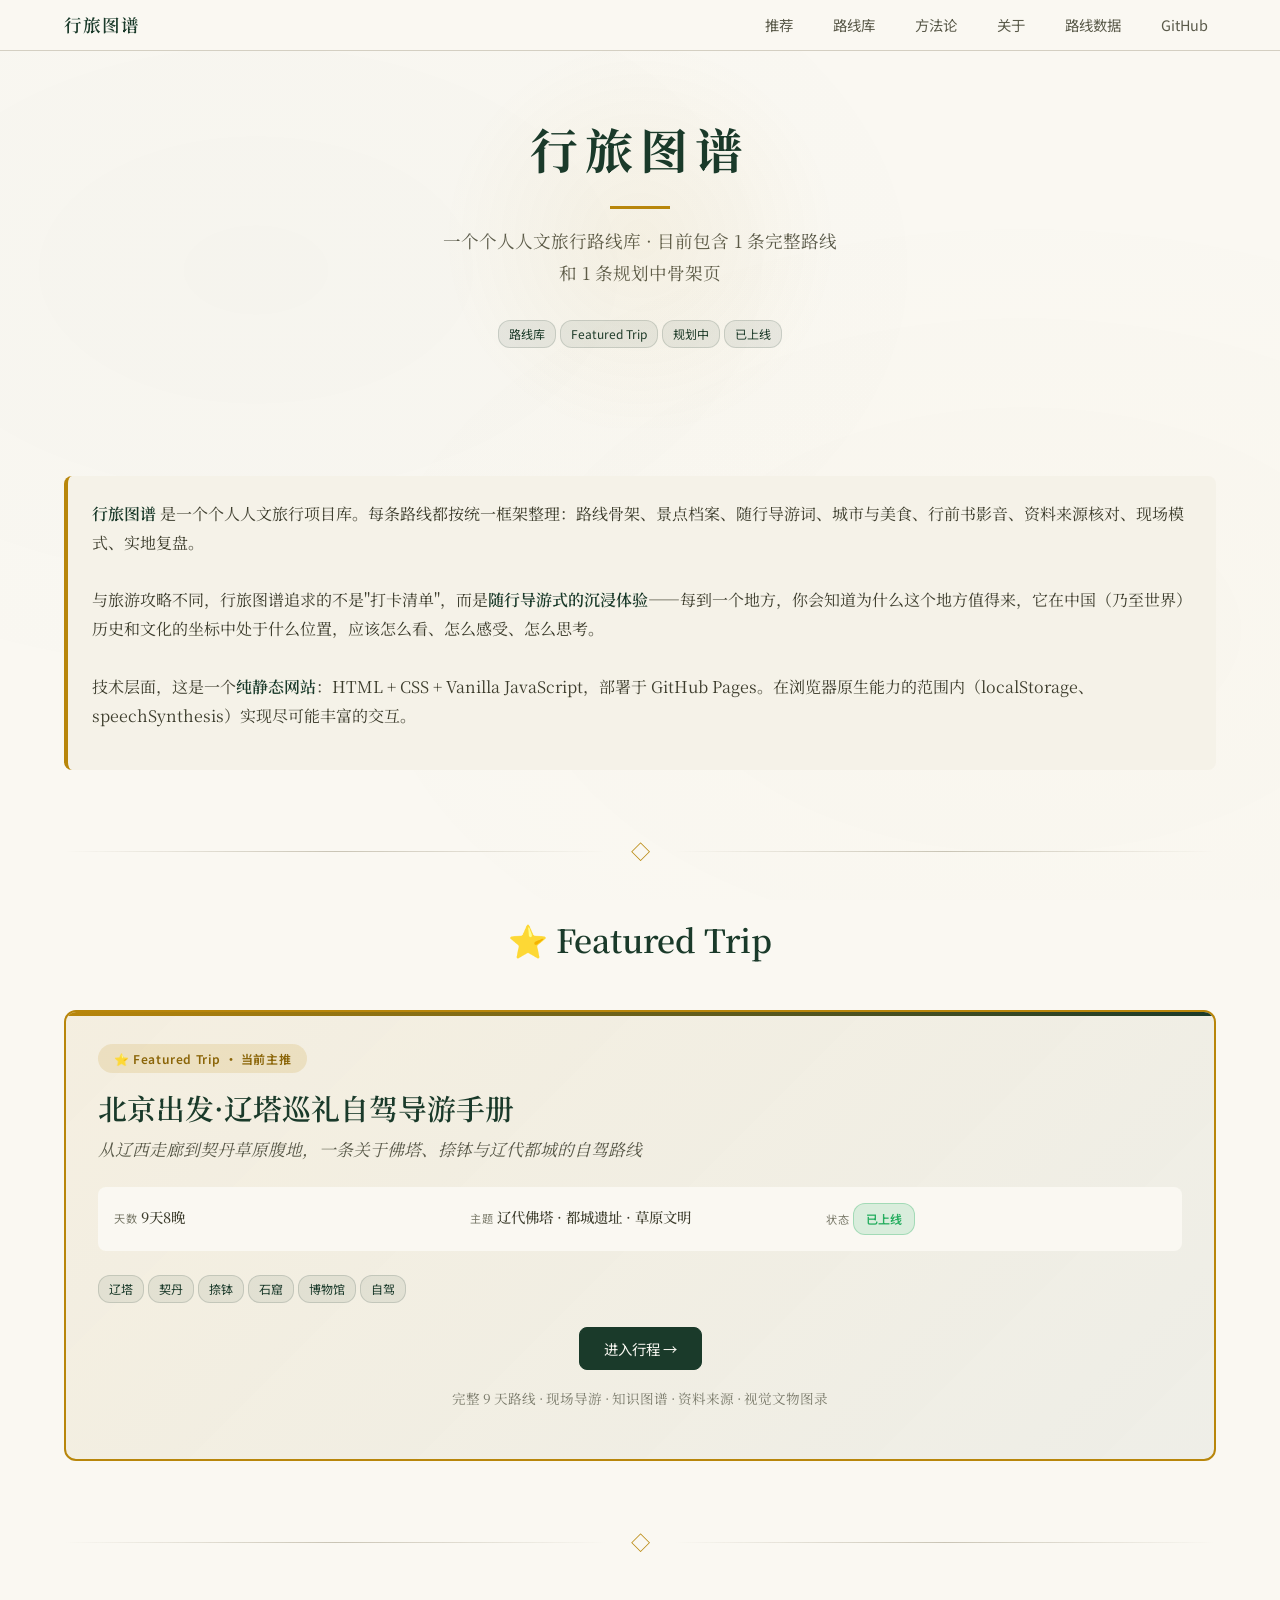
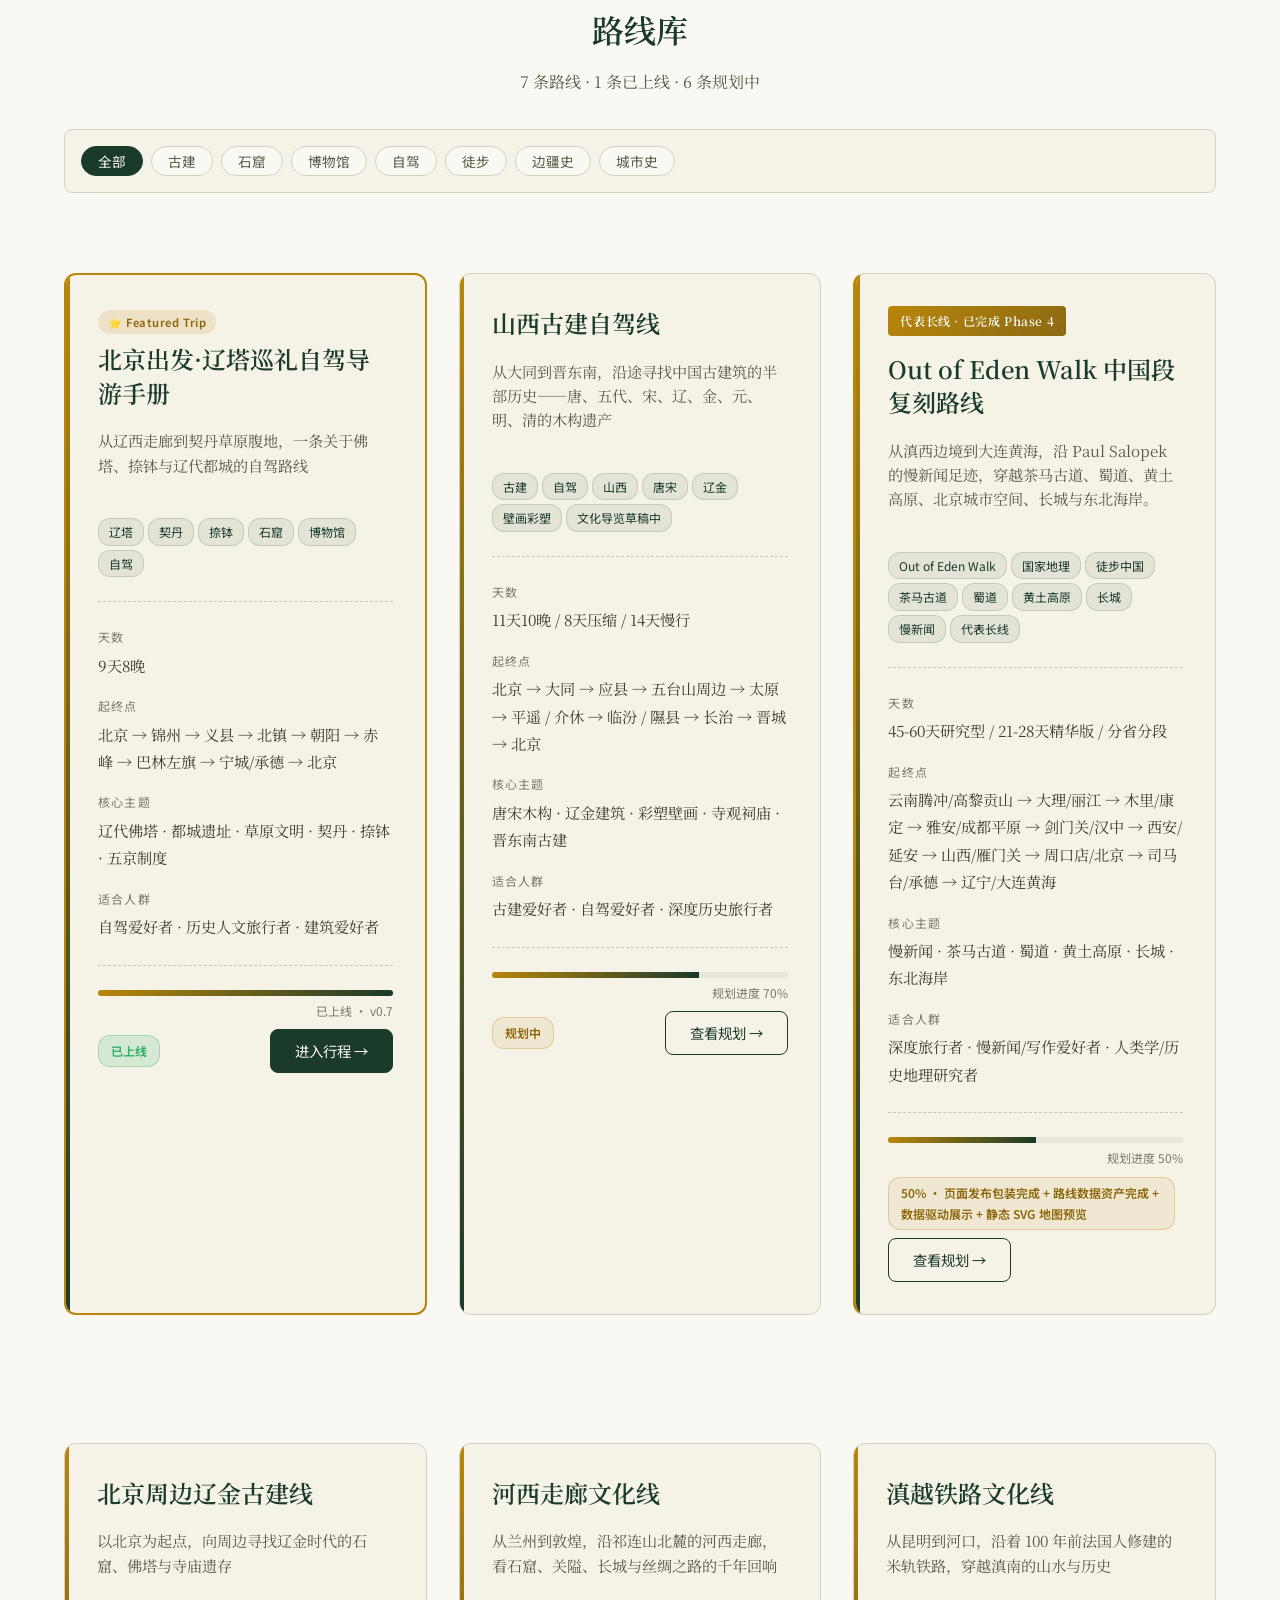
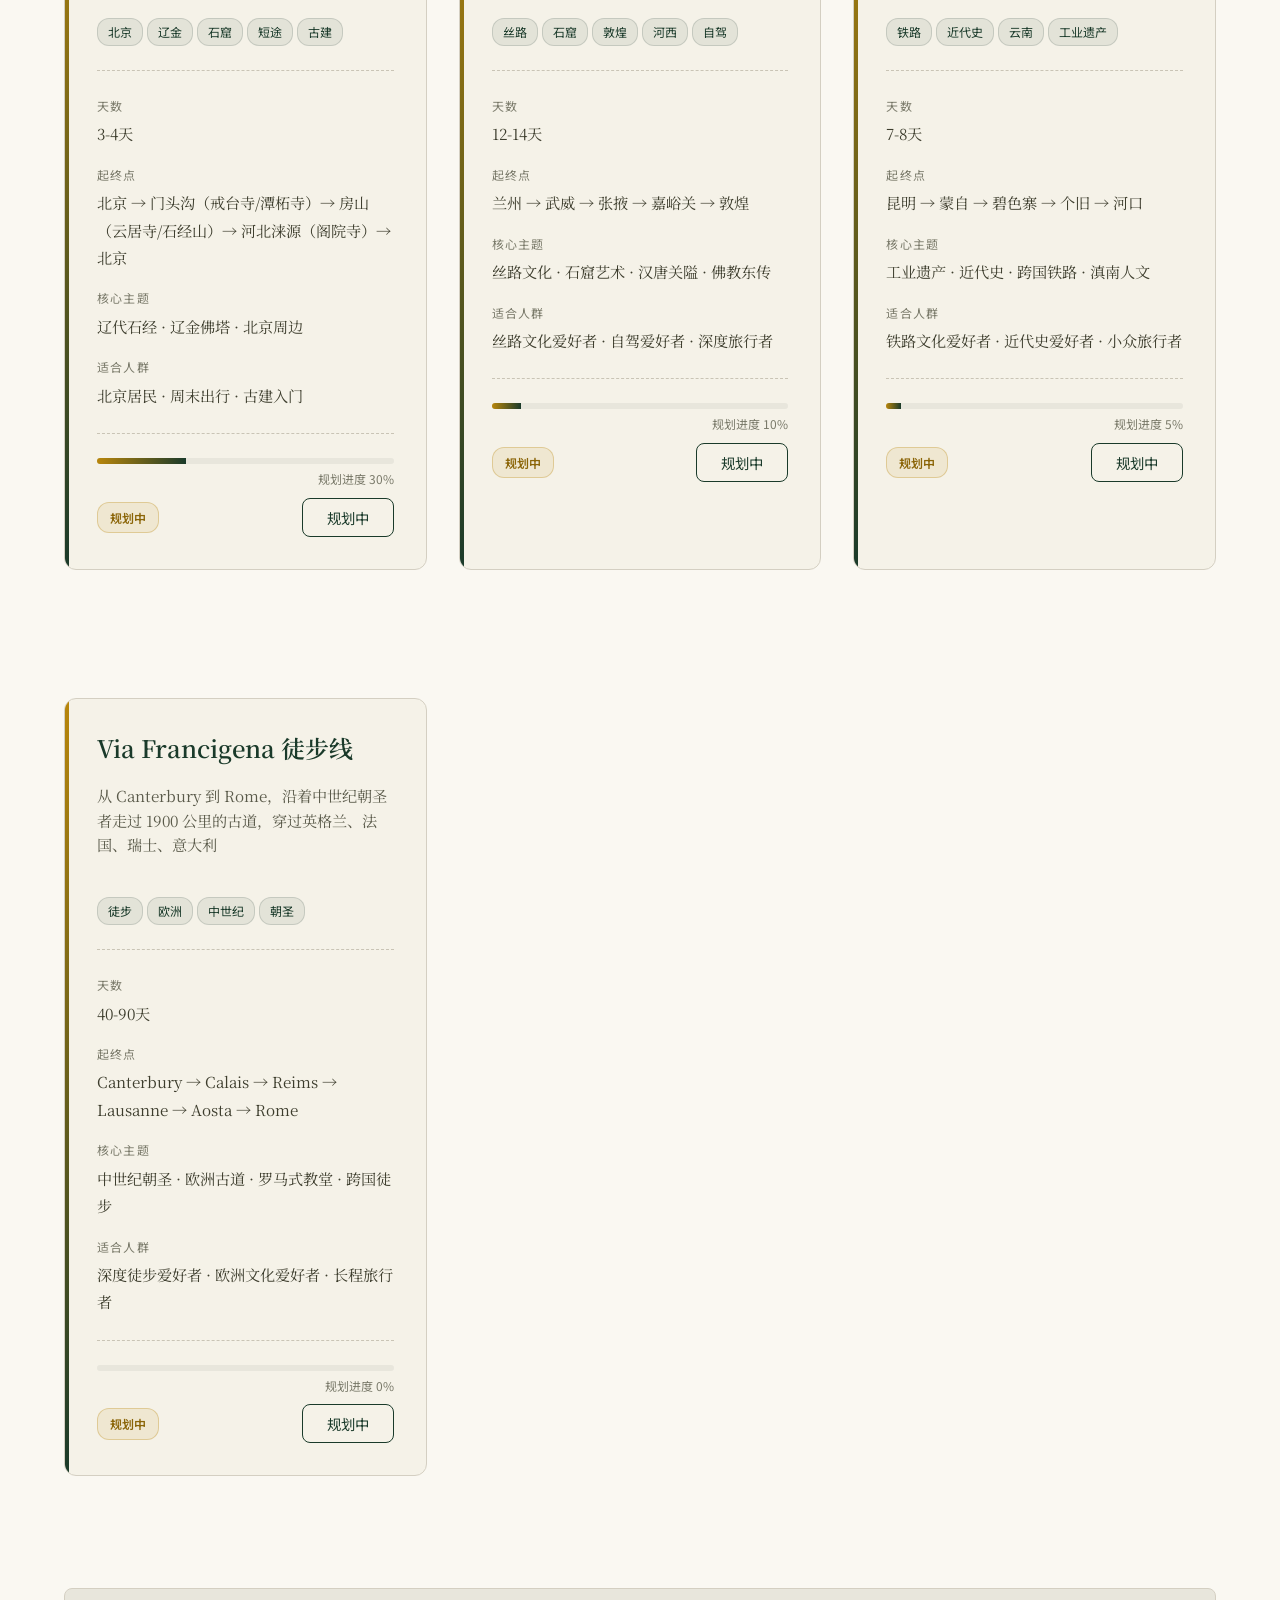
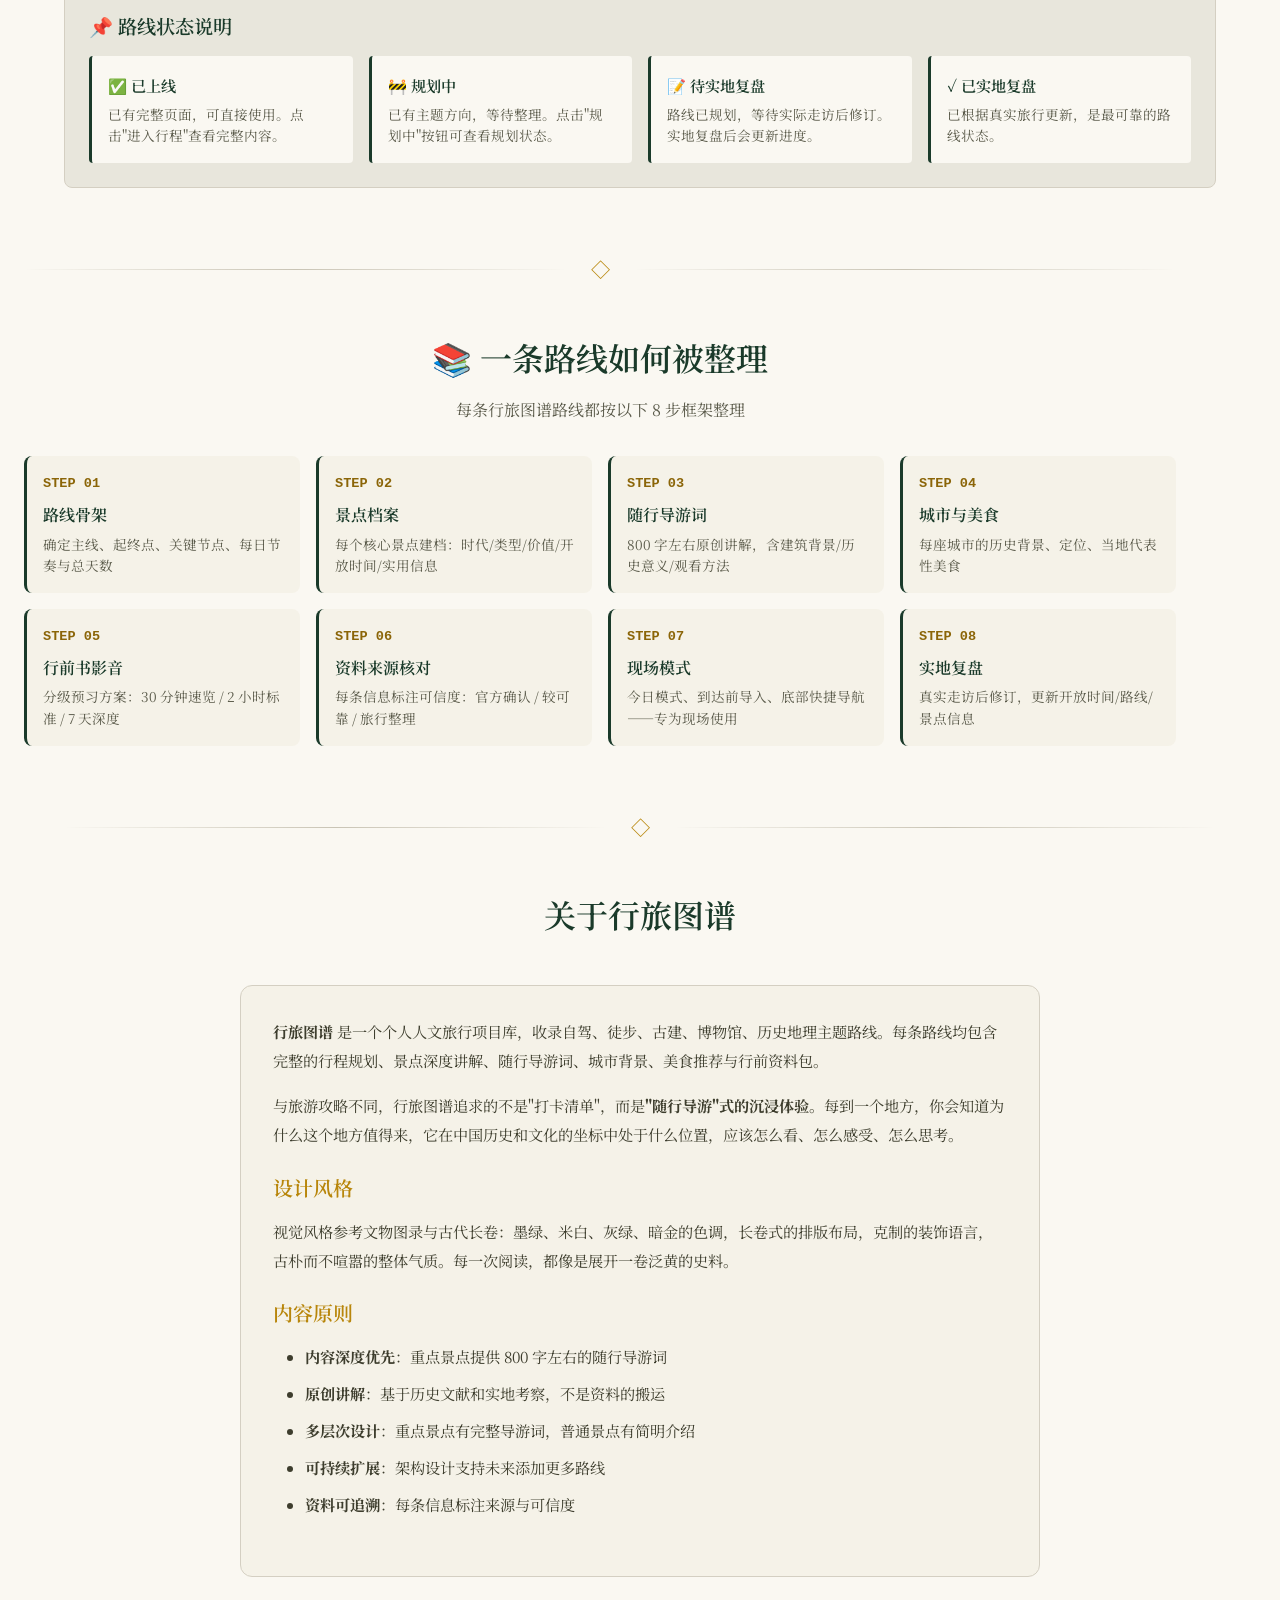
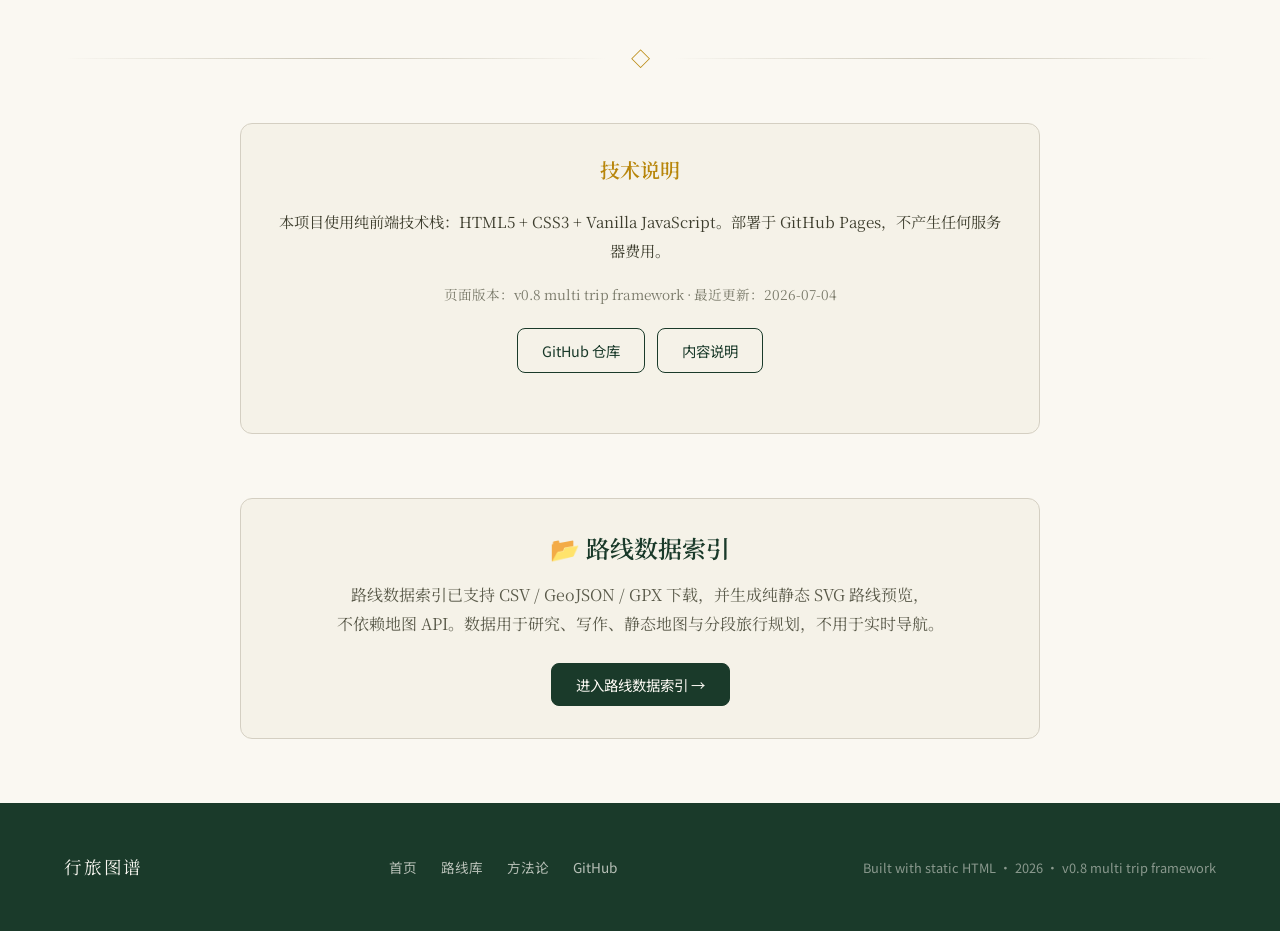
==== index.html @ 5afd6207 "Add data-driven Out of Eden Walk China map preview" ====
<!DOCTYPE html>
<html lang="zh-CN">
<head>
  <meta charset="UTF-8">
  <meta name="viewport" content="width=device-width, initial-scale=1.0">
  <meta name="description" content="行旅图谱 - 为自驾、徒步、古建、博物馆与历史地理旅行准备的个人导游手册库。包含 1 条完整路线（北京出发·辽塔巡礼）和 1 条规划中骨架页（山西古建）。">
  <meta name="author" content="Xin Conan">
  <meta name="keywords" content="行旅图谱, 人文旅行, 自驾路线, 辽塔巡礼, 山西古建, 历史地理, 古建筑, 博物馆, 旅行规划">
  <meta property="og:title" content="行旅图谱 · Culture Roadtrip Atlas">
  <meta property="og:description" content="为自驾、徒步、古建、博物馆与历史地理旅行准备的个人导游手册库。">
  <meta property="og:type" content="website">
  <meta property="og:url" content="https://conanxin.github.io/culture-roadtrip-atlas/">
  <title>行旅图谱 · Culture Roadtrip Atlas</title>
  <link rel="preconnect" href="https://fonts.googleapis.com">
  <link rel="preconnect" href="https://fonts.gstatic.com" crossorigin>
  <link href="https://fonts.googleapis.com/css2?family=Noto+Serif+SC:wght@400;600;700&family=Noto+Sans+SC:wght@400;500;600&display=swap" rel="stylesheet">
  <link rel="stylesheet" href="assets/css/styles.css">
</head>
<body>
  <!-- 顶部导航 -->
  <nav class="site-nav">
    <div class="container">
      <div class="nav-inner">
        <a href="index.html" class="nav-brand">行旅图谱</a>
        <div class="nav-links">
          <a href="#featured" class="nav-link">推荐</a>
          <a href="#trips" class="nav-link">路线库</a>
          <a href="#methodology" class="nav-link">方法论</a>
          <a href="#about" class="nav-link">关于</a>
          <a href="routes/index.html" class="nav-link">路线数据</a>
          <a href="https://github.com/conanxin/culture-roadtrip-atlas" class="nav-link" target="_blank">GitHub</a>
        </div>
      </div>
    </div>
  </nav>

  <!-- Hero 区域 -->
  <section class="hero">
    <div class="container">
      <h1 class="hero-title">行旅图谱</h1>
      <p class="hero-subtitle">一个个人人文旅行路线库 · 目前包含 1 条完整路线<br>和 1 条规划中骨架页</p>
      <div class="trip-tags" style="justify-content: center; margin-top: var(--space-xl);">
        <span class="trip-tag">路线库</span>
        <span class="trip-tag">Featured Trip</span>
        <span class="trip-tag">规划中</span>
        <span class="trip-tag">已上线</span>
      </div>
    </div>
  </section>

  <!-- 项目定位 -->
  <section class="container" style="margin-top: var(--space-2xl);">
    <div class="project-positioning">
      <p class="project-positioning-text">
        <strong>行旅图谱</strong> 是一个个人人文旅行项目库。每条路线都按统一框架整理：路线骨架、景点档案、随行导游词、城市与美食、行前书影音、资料来源核对、现场模式、实地复盘。<br><br>
        与旅游攻略不同，行旅图谱追求的不是"打卡清单"，而是<strong>随行导游式的沉浸体验</strong>——每到一个地方，你会知道为什么这个地方值得来，它在中国（乃至世界）历史和文化的坐标中处于什么位置，应该怎么看、怎么感受、怎么思考。<br><br>
        技术层面，这是一个<strong>纯静态网站</strong>：HTML + CSS + Vanilla JavaScript，部署于 GitHub Pages。在浏览器原生能力的范围内（localStorage、speechSynthesis）实现尽可能丰富的交互。
      </p>
    </div>
  </section>

  <!-- Featured Trip -->
  <section id="featured" class="container" style="margin-top: var(--space-3xl);">
    <div class="section-divider">
      <span class="section-divider-icon">◇</span>
    </div>
    <h2 class="text-center" style="margin-bottom: var(--space-2xl);">⭐ Featured Trip</h2>
    <div id="featured-trip">
      <!-- JS 渲染 -->
    </div>
  </section>

  <!-- 路线库 -->
  <section id="trips" class="container" style="margin-top: var(--space-3xl);">
    <div class="section-divider">
      <span class="section-divider-icon">◇</span>
    </div>
    <h2 class="text-center" style="margin-bottom: var(--space-md);">路线库</h2>
    <p style="text-align: center; color: var(--color-text-secondary); margin-bottom: var(--space-lg);">
      7 条路线 · 1 条已上线 · 6 条规划中
    </p>

    <!-- 筛选按钮 -->
    <div class="trips-filter">
      <button class="trip-filter-btn active" data-category="all">全部</button>
      <button class="trip-filter-btn" data-category="古建">古建</button>
      <button class="trip-filter-btn" data-category="石窟">石窟</button>
      <button class="trip-filter-btn" data-category="博物馆">博物馆</button>
      <button class="trip-filter-btn" data-category="自驾">自驾</button>
      <button class="trip-filter-btn" data-category="徒步">徒步</button>
      <button class="trip-filter-btn" data-category="边疆史">边疆史</button>
      <button class="trip-filter-btn" data-category="城市史">城市史</button>
    </div>

    <!-- 路线卡片网格 -->
    <div id="trips-grid" class="trips-grid">
      <!-- JS 渲染 -->
    </div>
  </section>

  <!-- 路线状态说明 -->
  <section class="container" style="margin-top: var(--space-3xl);">
    <div class="status-legend">
      <h3 class="status-legend-title">📌 路线状态说明</h3>
      <div class="status-legend-list">
        <div class="status-legend-item">
          <div class="status-legend-name">✅ 已上线</div>
          <div class="status-legend-desc">已有完整页面，可直接使用。点击"进入行程"查看完整内容。</div>
        </div>
        <div class="status-legend-item">
          <div class="status-legend-name">🚧 规划中</div>
          <div class="status-legend-desc">已有主题方向，等待整理。点击"规划中"按钮可查看规划状态。</div>
        </div>
        <div class="status-legend-item">
          <div class="status-legend-name">📝 待实地复盘</div>
          <div class="status-legend-desc">路线已规划，等待实际走访后修订。实地复盘后会更新进度。</div>
        </div>
        <div class="status-legend-item">
          <div class="status-legend-name">✓ 已实地复盘</div>
          <div class="status-legend-desc">已根据真实旅行更新，是最可靠的路线状态。</div>
        </div>
      </div>
    </div>
  </section>

  <!-- 一条路线如何被整理 -->
  <section id="methodology" class="container methodology-section" style="margin-top: var(--space-3xl);">
    <div class="section-divider">
      <span class="section-divider-icon">◇</span>
    </div>
    <h2 class="text-center" style="margin-bottom: var(--space-md);">📚 一条路线如何被整理</h2>
    <p style="text-align: center; color: var(--color-text-secondary); margin-bottom: var(--space-xl);">
      每条行旅图谱路线都按以下 8 步框架整理
    </p>

    <div class="methodology-grid">
      <div class="methodology-item">
        <div class="methodology-step">STEP 01</div>
        <div class="methodology-name">路线骨架</div>
        <div class="methodology-desc">确定主线、起终点、关键节点、每日节奏与总天数</div>
      </div>
      <div class="methodology-item">
        <div class="methodology-step">STEP 02</div>
        <div class="methodology-name">景点档案</div>
        <div class="methodology-desc">每个核心景点建档：时代/类型/价值/开放时间/实用信息</div>
      </div>
      <div class="methodology-item">
        <div class="methodology-step">STEP 03</div>
        <div class="methodology-name">随行导游词</div>
        <div class="methodology-desc">800 字左右原创讲解，含建筑背景/历史意义/观看方法</div>
      </div>
      <div class="methodology-item">
        <div class="methodology-step">STEP 04</div>
        <div class="methodology-name">城市与美食</div>
        <div class="methodology-desc">每座城市的历史背景、定位、当地代表性美食</div>
      </div>
      <div class="methodology-item">
        <div class="methodology-step">STEP 05</div>
        <div class="methodology-name">行前书影音</div>
        <div class="methodology-desc">分级预习方案：30 分钟速览 / 2 小时标准 / 7 天深度</div>
      </div>
      <div class="methodology-item">
        <div class="methodology-step">STEP 06</div>
        <div class="methodology-name">资料来源核对</div>
        <div class="methodology-desc">每条信息标注可信度：官方确认 / 较可靠 / 旅行整理</div>
      </div>
      <div class="methodology-item">
        <div class="methodology-step">STEP 07</div>
        <div class="methodology-name">现场模式</div>
        <div class="methodology-desc">今日模式、到达前导入、底部快捷导航——专为现场使用</div>
      </div>
      <div class="methodology-item">
        <div class="methodology-step">STEP 08</div>
        <div class="methodology-name">实地复盘</div>
        <div class="methodology-desc">真实走访后修订，更新开放时间/路线/景点信息</div>
      </div>
    </div>
  </section>

  <!-- 关于区域 -->
  <section id="about" class="container" style="margin-top: var(--space-3xl);">
    <div class="section-divider">
      <span class="section-divider-icon">◇</span>
    </div>
    <h2 class="text-center" style="margin-bottom: var(--space-2xl);">关于行旅图谱</h2>

    <div class="city-card" style="max-width: 800px; margin: 0 auto;">
      <div class="city-intro">
        <p><strong>行旅图谱</strong> 是一个个人人文旅行项目库，收录自驾、徒步、古建、博物馆、历史地理主题路线。每条路线均包含完整的行程规划、景点深度讲解、随行导游词、城市背景、美食推荐与行前资料包。</p>

        <p>与旅游攻略不同，行旅图谱追求的不是"打卡清单"，而是<strong>"随行导游"式的沉浸体验</strong>。每到一个地方，你会知道为什么这个地方值得来，它在中国历史和文化的坐标中处于什么位置，应该怎么看、怎么感受、怎么思考。</p>
      </div>

      <h4 style="margin: var(--space-lg) 0 var(--space-md); color: var(--color-accent);">设计风格</h4>
      <div class="city-intro">
        <p>视觉风格参考文物图录与古代长卷：墨绿、米白、灰绿、暗金的色调，长卷式的排版布局，克制的装饰语言，古朴而不喧嚣的整体气质。每一次阅读，都像是展开一卷泛黄的史料。</p>
      </div>

      <h4 style="margin: var(--space-lg) 0 var(--space-md); color: var(--color-accent);">内容原则</h4>
      <div class="city-intro">
        <ul style="list-style: disc; padding-left: var(--space-xl);">
          <li style="margin-bottom: var(--space-sm);"><strong>内容深度优先</strong>：重点景点提供 800 字左右的随行导游词</li>
          <li style="margin-bottom: var(--space-sm);"><strong>原创讲解</strong>：基于历史文献和实地考察，不是资料的搬运</li>
          <li style="margin-bottom: var(--space-sm);"><strong>多层次设计</strong>：重点景点有完整导游词，普通景点有简明介绍</li>
          <li style="margin-bottom: var(--space-sm);"><strong>可持续扩展</strong>：架构设计支持未来添加更多路线</li>
          <li style="margin-bottom: var(--space-sm);"><strong>资料可追溯</strong>：每条信息标注来源与可信度</li>
        </ul>
      </div>
    </div>
  </section>

  <!-- 技术说明 -->
  <section class="container" style="margin-top: var(--space-3xl); margin-bottom: var(--space-2xl);">
    <div class="section-divider">
      <span class="section-divider-icon">◇</span>
    </div>

    <div class="city-card" style="max-width: 800px; margin: 0 auto; text-align: center;">
      <h4 style="margin-bottom: var(--space-lg); color: var(--color-accent);">技术说明</h4>
      <div class="city-intro">
        <p>本项目使用纯前端技术栈：HTML5 + CSS3 + Vanilla JavaScript。部署于 GitHub Pages，不产生任何服务器费用。</p>
        <p style="margin-top: var(--space-md); color: var(--color-text-light); font-size: 0.85rem;">
          页面版本：v0.8 multi trip framework · 最近更新：2026-07-04
        </p>
        <p style="margin-top: var(--space-md);">
          <a href="https://github.com/conanxin/culture-roadtrip-atlas" target="_blank" class="btn btn-outline" style="margin: var(--space-xs);">
            GitHub 仓库
          </a>
          <a href="docs/CONTENT_NOTES.md" target="_blank" class="btn btn-outline" style="margin: var(--space-xs);">
            内容说明
          </a>
        </p>
      </div>
    </div>
  </section>

  <!-- 页脚 -->
  <!-- 路线数据索引入口 -->
<section class="container" style="margin-top: var(--space-3xl);">
  <div class="city-card" style="max-width: 800px; margin: 0 auto; text-align: center;">
    <h3 class="text-center" style="margin-bottom: var(--space-md);">📂 路线数据索引</h3>
    <p style="color: var(--color-text-secondary); margin-bottom: var(--space-lg); line-height: 1.8;">
      路线数据索引已支持 CSV / GeoJSON / GPX 下载，并生成纯静态 SVG 路线预览，<br>
      不依赖地图 API。数据用于研究、写作、静态地图与分段旅行规划，不用于实时导航。
    </p>
    <a href="routes/index.html" class="btn btn-primary">进入路线数据索引 →</a>
  </div>
</section>

<footer class="site-footer">
    <div class="container">
      <div class="footer-inner">
        <div class="footer-brand">行旅图谱</div>
        <div class="footer-links">
          <a href="index.html" class="footer-link">首页</a>
          <a href="#trips" class="footer-link">路线库</a>
          <a href="#methodology" class="footer-link">方法论</a>
          <a href="https://github.com/conanxin/culture-roadtrip-atlas" class="footer-link" target="_blank">GitHub</a>
        </div>
        <div class="footer-credit">Built with static HTML · 2026 · v0.8 multi trip framework</div>
      </div>
    </div>
  </footer>

  <script src="assets/js/trips-data.js"></script>
  <script src="assets/js/home.js"></script>
</body>
</html>
---- assets/css/styles.css ----
/* ============================================
   行旅图谱 · 全局样式
   视觉风格：墨绿、米白、灰绿、暗金
   长卷式、文物图录感、克制、古朴
   ============================================ */

/* ---------- CSS 变量定义 ---------- */
:root {
  /* 主色调 */
  --color-primary: #1a3a2a;       /* 深墨绿 */
  --color-primary-light: #2d5a3d; /* 灰绿 */
  --color-primary-dark: #0f2a1f;   /* 墨绿深 */

  /* 背景色 */
  --color-bg: #faf8f2;             /* 米白 / 宣纸白 */
  --color-bg-alt: #e8e6dc;        /* 淡灰绿辅助背景 */
  --color-bg-card: #f5f2e8;        /* 卡片米白 */

  /* 强调色 */
  --color-accent: #b8860b;        /* 暗金 */
  --color-accent-light: #d4a84b;  /* 浅金 */
  --color-accent-dark: #8b6508;   /* 深金 */

  /* 正文色 */
  --color-text: #3d3d2d;          /* 灰褐 */
  --color-text-secondary: #5a5a4a;/* 灰绿褐 */
  --color-text-light: #7a7a6a;    /* 浅灰绿 */

  /* 边框与分隔 */
  --color-border: #d4cfc2;        /* 淡金灰边框 */
  --color-divider: #c9c4b5;       /* 分隔线 */

  /* 字体 */
  --font-serif: "Noto Serif SC", "Source Han Serif SC", "SimSun", serif;
  --font-sans: "Noto Sans SC", "PingFang SC", "Microsoft YaHei", sans-serif;
  --font-mono: "JetBrains Mono", "Fira Code", monospace;

  /* 间距 */
  --space-xs: 0.25rem;
  --space-sm: 0.5rem;
  --space-md: 1rem;
  --space-lg: 1.5rem;
  --space-xl: 2rem;
  --space-2xl: 3rem;
  --space-3xl: 4rem;

  /* 圆角 */
  --radius-sm: 4px;
  --radius-md: 8px;
  --radius-lg: 12px;

  /* 阴影 */
  --shadow-sm: 0 1px 3px rgba(26, 58, 42, 0.08);
  --shadow-md: 0 4px 12px rgba(26, 58, 42, 0.1);
  --shadow-lg: 0 8px 24px rgba(26, 58, 42, 0.12);

  /* 时间线 */
  --timeline-width: 3px;
  --timeline-dot: 12px;

  /* 过渡 */
  --transition-fast: 0.15s ease;
  --transition-normal: 0.25s ease;
  --transition-slow: 0.4s ease;
}

/* ---------- 重置与基础 ---------- */
*,
*::before,
*::after {
  box-sizing: border-box;
  margin: 0;
  padding: 0;
}

html {
  font-size: 16px;
  scroll-behavior: smooth;
  -webkit-text-size-adjust: 100%;
}

body {
  font-family: var(--font-serif);
  font-size: 1rem;
  line-height: 1.8;
  color: var(--color-text);
  background-color: var(--color-bg);
  min-height: 100vh;
  overflow-x: hidden;
}

/* 背景纹理（仿宣纸） */
body::before {
  content: '';
  position: fixed;
  top: 0;
  left: 0;
  right: 0;
  bottom: 0;
  pointer-events: none;
  background-image:
    radial-gradient(ellipse at 20% 30%, rgba(26, 58, 42, 0.02) 0%, transparent 50%),
    radial-gradient(ellipse at 80% 70%, rgba(184, 134, 11, 0.02) 0%, transparent 50%);
  z-index: -1;
}

img {
  max-width: 100%;
  height: auto;
  display: block;
}

a {
  color: var(--color-primary);
  text-decoration: none;
  transition: color var(--transition-fast);
}

a:hover {
  color: var(--color-accent);
}

button {
  font-family: inherit;
  cursor: pointer;
  border: none;
  background: none;
}

ul, ol {
  list-style: none;
}

/* ---------- 排版 ---------- */
h1, h2, h3, h4, h5, h6 {
  font-family: var(--font-serif);
  font-weight: 600;
  line-height: 1.4;
  color: var(--color-primary);
}

h1 { font-size: 2.5rem; }
h2 { font-size: 2rem; }
h3 { font-size: 1.5rem; }
h4 { font-size: 1.25rem; }
h5 { font-size: 1.1rem; }
h6 { font-size: 1rem; }

p {
  margin-bottom: var(--space-md);
}

/* ---------- 布局容器 ---------- */
.container {
  width: 100%;
  max-width: 1200px;
  margin: 0 auto;
  padding: 0 var(--space-lg);
}

.container-narrow {
  max-width: 800px;
}

/* ---------- 顶部导航（粘性） ---------- */
.site-nav {
  position: sticky;
  top: 0;
  z-index: 100;
  background: rgba(250, 248, 242, 0.95);
  backdrop-filter: blur(8px);
  border-bottom: 1px solid var(--color-border);
  padding: var(--space-sm) 0;
}

.nav-inner {
  display: flex;
  align-items: center;
  justify-content: space-between;
  gap: var(--space-md);
  flex-wrap: wrap;
}

.nav-brand {
  font-family: var(--font-serif);
  font-size: 1.1rem;
  font-weight: 600;
  color: var(--color-primary);
  letter-spacing: 0.05em;
}

.nav-links {
  display: flex;
  gap: var(--space-lg);
  flex-wrap: wrap;
}

.nav-link {
  font-family: var(--font-sans);
  font-size: 0.9rem;
  color: var(--color-text-secondary);
  padding: var(--space-xs) var(--space-sm);
  border-radius: var(--radius-sm);
  transition: all var(--transition-fast);
}

.nav-link:hover,
.nav-link.active {
  color: var(--color-primary);
  background: rgba(26, 58, 42, 0.06);
}

/* 主题筛选按钮 */
.filter-buttons {
  display: flex;
  gap: var(--space-sm);
  flex-wrap: wrap;
  padding: var(--space-md) 0;
}

.filter-btn {
  font-family: var(--font-sans);
  font-size: 0.85rem;
  padding: var(--space-xs) var(--space-md);
  border-radius: 20px;
  border: 1px solid var(--color-border);
  background: var(--color-bg);
  color: var(--color-text-secondary);
  transition: all var(--transition-fast);
}

.filter-btn:hover {
  border-color: var(--color-accent);
  color: var(--color-accent);
}

.filter-btn.active {
  background: var(--color-primary);
  border-color: var(--color-primary);
  color: var(--color-bg);
}

/* ---------- 进度条 ---------- */
.progress-bar {
  display: flex;
  align-items: center;
  gap: var(--space-md);
  padding: var(--space-md);
  background: var(--color-bg-card);
  border-radius: var(--radius-md);
  margin-bottom: var(--space-xl);
}

.progress-label {
  font-family: var(--font-sans);
  font-size: 0.85rem;
  color: var(--color-text-secondary);
  white-space: nowrap;
}

.progress-track {
  flex: 1;
  height: 8px;
  background: var(--color-bg-alt);
  border-radius: 4px;
  overflow: hidden;
}

.progress-fill {
  height: 100%;
  background: linear-gradient(90deg, var(--color-primary), var(--color-accent));
  border-radius: 4px;
  transition: width var(--transition-slow);
}

.progress-count {
  font-family: var(--font-mono);
  font-size: 0.85rem;
  color: var(--color-accent);
  min-width: 60px;
  text-align: right;
}

/* ---------- Hero 区域 ---------- */
.hero {
  padding: var(--space-3xl) 0;
  text-align: center;
  position: relative;
  overflow: hidden;
}

.hero::before {
  content: '';
  position: absolute;
  top: 50%;
  left: 50%;
  transform: translate(-50%, -50%);
  width: 400px;
  height: 400px;
  background: radial-gradient(ellipse, rgba(184, 134, 11, 0.06) 0%, transparent 70%);
  pointer-events: none;
}

.hero-title {
  font-size: 3rem;
  font-weight: 700;
  letter-spacing: 0.15em;
  color: var(--color-primary);
  margin-bottom: var(--space-md);
  position: relative;
}

.hero-title::after {
  content: '';
  display: block;
  width: 60px;
  height: 3px;
  background: var(--color-accent);
  margin: var(--space-lg) auto 0;
}

.hero-subtitle {
  font-size: 1.1rem;
  color: var(--color-text-secondary);
  max-width: 600px;
  margin: 0 auto;
  line-height: 1.8;
}

/* ---------- 行程卡片 ---------- */
.trip-card {
  background: var(--color-bg-card);
  border: 1px solid var(--color-border);
  border-radius: var(--radius-lg);
  padding: var(--space-xl);
  margin: var(--space-2xl) 0;
  position: relative;
  overflow: hidden;
  transition: all var(--transition-normal);
}

.trip-card::before {
  content: '';
  position: absolute;
  top: 0;
  left: 0;
  width: 4px;
  height: 100%;
  background: linear-gradient(180deg, var(--color-accent), var(--color-primary));
}

.trip-card:hover {
  box-shadow: var(--shadow-lg);
  transform: translateY(-2px);
}

.trip-card-header {
  display: flex;
  justify-content: space-between;
  align-items: flex-start;
  margin-bottom: var(--space-lg);
  flex-wrap: wrap;
  gap: var(--space-md);
}

.trip-card-title {
  font-size: 1.5rem;
  font-weight: 600;
  color: var(--color-primary);
  margin-bottom: var(--space-xs);
}

.trip-card-subtitle {
  font-size: 0.95rem;
  color: var(--color-text-secondary);
  line-height: 1.6;
}

.trip-tags {
  display: flex;
  gap: var(--space-xs);
  flex-wrap: wrap;
  margin: var(--space-md) 0;
}

.trip-tag {
  font-family: var(--font-sans);
  font-size: 0.75rem;
  padding: 2px 10px;
  background: rgba(26, 58, 42, 0.08);
  color: var(--color-primary);
  border-radius: 12px;
  border: 1px solid rgba(26, 58, 42, 0.15);
}

.trip-meta {
  display: grid;
  grid-template-columns: repeat(auto-fit, minmax(200px, 1fr));
  gap: var(--space-md);
  margin: var(--space-lg) 0;
  padding: var(--space-lg) 0;
  border-top: 1px dashed var(--color-divider);
  border-bottom: 1px dashed var(--color-divider);
}

.trip-meta-item {
  display: flex;
  flex-direction: column;
  gap: var(--space-xs);
}

.trip-meta-label {
  font-family: var(--font-sans);
  font-size: 0.75rem;
  color: var(--color-text-light);
  text-transform: uppercase;
  letter-spacing: 0.1em;
}

.trip-meta-value {
  font-size: 0.95rem;
  color: var(--color-text);
}

.trip-card-footer {
  display: flex;
  justify-content: flex-end;
}

/* ---------- 按钮 ---------- */
.btn {
  display: inline-flex;
  align-items: center;
  gap: var(--space-sm);
  font-family: var(--font-sans);
  font-size: 0.9rem;
  padding: var(--space-sm) var(--space-lg);
  border-radius: var(--radius-md);
  transition: all var(--transition-fast);
  cursor: pointer;
}

.btn-primary {
  background: var(--color-primary);
  color: var(--color-bg);
  border: 1px solid var(--color-primary);
}

.btn-primary:hover {
  background: var(--color-primary-dark);
  border-color: var(--color-primary-dark);
  color: var(--color-bg);
}

.btn-outline {
  background: transparent;
  color: var(--color-primary);
  border: 1px solid var(--color-primary);
}

.btn-outline:hover {
  background: var(--color-primary);
  color: var(--color-bg);
}

.btn-accent {
  background: var(--color-accent);
  color: var(--color-bg);
  border: 1px solid var(--color-accent);
}

.btn-accent:hover {
  background: var(--color-accent-dark);
  border-color: var(--color-accent-dark);
}

.btn-sm {
  font-size: 0.8rem;
  padding: var(--space-xs) var(--space-md);
}

.btn-icon {
  padding: var(--space-sm);
  border-radius: 50%;
}

/* ---------- 时间线 ---------- */
.timeline {
  position: relative;
  padding-left: calc(var(--timeline-width) + var(--space-xl));
}

.timeline::before {
  content: '';
  position: absolute;
  left: calc(var(--timeline-width) / 2);
  top: 0;
  bottom: 0;
  width: var(--timeline-width);
  background: repeating-linear-gradient(
    180deg,
    var(--color-accent) 0px,
    var(--color-accent) 4px,
    transparent 4px,
    transparent 10px
  );
}

.timeline-item {
  position: relative;
  margin-bottom: var(--space-2xl);
}

.timeline-item::before {
  content: '';
  position: absolute;
  left: calc(-1 * var(--space-xl) - 1px);
  top: 8px;
  width: var(--timeline-dot);
  height: var(--timeline-dot);
  background: var(--color-bg);
  border: 3px solid var(--color-accent);
  border-radius: 50%;
  z-index: 1;
}

.timeline-date {
  font-family: var(--font-mono);
  font-size: 0.85rem;
  color: var(--color-accent);
  margin-bottom: var(--space-sm);
  letter-spacing: 0.05em;
}

.timeline-title {
  font-size: 1.25rem;
  font-weight: 600;
  color: var(--color-primary);
  margin-bottom: var(--space-xs);
}

.timeline-theme {
  font-size: 0.9rem;
  color: var(--color-text-secondary);
  font-style: italic;
  margin-bottom: var(--space-md);
}

.timeline-content {
  background: var(--color-bg-card);
  border-radius: var(--radius-md);
  padding: var(--space-lg);
  border: 1px solid var(--color-border);
}

/* ---------- 景点卡片 ---------- */
.spot-card {
  background: var(--color-bg-card);
  border: 1px solid var(--color-border);
  border-radius: var(--radius-lg);
  margin-bottom: var(--space-lg);
  overflow: hidden;
  transition: all var(--transition-normal);
}

.spot-card:hover {
  box-shadow: var(--shadow-md);
}

.spot-card-header {
  display: flex;
  justify-content: space-between;
  align-items: center;
  padding: var(--space-lg);
  cursor: pointer;
  gap: var(--space-md);
  flex-wrap: wrap;
}

.spot-card-header:hover {
  background: rgba(26, 58, 42, 0.03);
}

.spot-info {
  flex: 1;
}

.spot-name {
  font-size: 1.1rem;
  font-weight: 600;
  color: var(--color-primary);
  margin-bottom: var(--space-xs);
}

.spot-meta {
  display: flex;
  gap: var(--space-md);
  font-family: var(--font-sans);
  font-size: 0.8rem;
  color: var(--color-text-light);
  flex-wrap: wrap;
}

.spot-badge {
  padding: 2px 8px;
  border-radius: 4px;
  font-size: 0.75rem;
}

.spot-badge-level-high {
  background: rgba(184, 134, 11, 0.15);
  color: var(--color-accent-dark);
}

.spot-badge-level-mid {
  background: rgba(26, 58, 42, 0.1);
  color: var(--color-primary);
}

.spot-badge-type {
  background: var(--color-bg-alt);
  color: var(--color-text-secondary);
}

.spot-toggle {
  font-size: 1.5rem;
  color: var(--color-accent);
  transition: transform var(--transition-fast);
  line-height: 1;
}

.spot-toggle.expanded {
  transform: rotate(45deg);
}

.spot-card-body {
  display: none;
  padding: 0 var(--space-lg) var(--space-lg);
  border-top: 1px solid var(--color-border);
}

.spot-card-body.visible {
  display: block;
}

.spot-fields {
  display: grid;
  grid-template-columns: repeat(auto-fit, minmax(280px, 1fr));
  gap: var(--space-lg);
  margin-bottom: var(--space-xl);
}

.spot-field {
  padding: var(--space-md);
  background: var(--color-bg);
  border-radius: var(--radius-sm);
}

.spot-field-label {
  font-family: var(--font-sans);
  font-size: 0.75rem;
  color: var(--color-text-light);
  text-transform: uppercase;
  letter-spacing: 0.1em;
  margin-bottom: var(--space-xs);
}

.spot-field-value {
  font-size: 0.95rem;
  color: var(--color-text);
  line-height: 1.7;
}

/* 导游词区域 */
.guide-section {
  background: linear-gradient(135deg, rgba(26, 58, 42, 0.05), rgba(184, 134, 11, 0.05));
  border-radius: var(--radius-md);
  padding: var(--space-xl);
  margin: var(--space-lg) 0;
}

.guide-intro {
  font-size: 1rem;
  color: var(--color-text-secondary);
  padding-left: var(--space-lg);
  border-left: 3px solid var(--color-accent);
  margin-bottom: var(--space-lg);
}

.guide-obs {
  margin-bottom: var(--space-lg);
}

.guide-obs-title {
  font-family: var(--font-sans);
  font-size: 0.85rem;
  color: var(--color-accent);
  margin-bottom: var(--space-sm);
}

.guide-obs-list {
  display: flex;
  flex-direction: column;
  gap: var(--space-xs);
}

.guide-obs-item {
  font-size: 0.9rem;
  color: var(--color-text);
  padding-left: var(--space-md);
  position: relative;
}

.guide-obs-item::before {
  content: '◆';
  position: absolute;
  left: 0;
  color: var(--color-accent);
  font-size: 0.6rem;
  top: 4px;
}

.guide-text {
  font-size: 0.95rem;
  line-height: 2;
  color: var(--color-text);
  text-align: justify;
  margin-bottom: var(--space-lg);
}

.guide-farewell {
  font-style: italic;
  color: var(--color-text-secondary);
  padding-left: var(--space-lg);
  border-left: 3px solid var(--color-primary);
}

.guide-questions {
  margin-top: var(--space-lg);
  padding: var(--space-md);
  background: var(--color-bg);
  border-radius: var(--radius-sm);
}

.guide-question {
  font-size: 0.9rem;
  color: var(--color-text-secondary);
  margin-bottom: var(--space-xs);
}

.guide-question::before {
  content: '? ';
  color: var(--color-accent);
  font-weight: bold;
}

/* 卡片操作按钮 */
.spot-actions {
  display: flex;
  gap: var(--space-sm);
  flex-wrap: wrap;
  margin-top: var(--space-lg);
  padding-top: var(--space-lg);
  border-top: 1px dashed var(--color-divider);
}

.spot-action-btn {
  font-family: var(--font-sans);
  font-size: 0.8rem;
  padding: var(--space-xs) var(--space-md);
  border-radius: var(--radius-sm);
  background: var(--color-bg-alt);
  color: var(--color-text-secondary);
  border: 1px solid var(--color-border);
  transition: all var(--transition-fast);
}

.spot-action-btn:hover {
  background: var(--color-primary);
  color: var(--color-bg);
  border-color: var(--color-primary);
}

.spot-action-btn.visited {
  background: var(--color-primary);
  color: var(--color-bg);
  border-color: var(--color-primary);
}

.spot-action-btn.listened {
  background: var(--color-accent);
  color: var(--color-bg);
  border-color: var(--color-accent);
}

/* ---------- 城市模块 ---------- */
.city-section {
  margin: var(--space-2xl) 0;
}

.city-card {
  background: var(--color-bg-card);
  border: 1px solid var(--color-border);
  border-radius: var(--radius-lg);
  padding: var(--space-xl);
  margin-bottom: var(--space-xl);
}

.city-name {
  font-size: 1.5rem;
  font-weight: 600;
  color: var(--color-primary);
  margin-bottom: var(--space-md);
  padding-bottom: var(--space-md);
  border-bottom: 1px solid var(--color-border);
}

.city-intro {
  font-size: 0.95rem;
  line-height: 1.9;
  color: var(--color-text);
  margin-bottom: var(--space-lg);
}

.city-foods {
  background: var(--color-bg);
  border-radius: var(--radius-md);
  padding: var(--space-lg);
}

.city-foods-title {
  font-family: var(--font-sans);
  font-size: 0.85rem;
  color: var(--color-accent);
  margin-bottom: var(--space-sm);
}

.city-food-list {
  display: flex;
  flex-wrap: wrap;
  gap: var(--space-sm);
}

.city-food-item {
  font-size: 0.9rem;
  color: var(--color-text);
  padding: var(--space-xs) var(--space-md);
  background: var(--color-bg-card);
  border-radius: var(--radius-sm);
  border: 1px solid var(--color-border);
}

/* ---------- 美食模块 ---------- */
.food-section {
  margin: var(--space-2xl) 0;
}

.food-grid {
  display: grid;
  grid-template-columns: repeat(auto-fit, minmax(250px, 1fr));
  gap: var(--space-lg);
}

.food-card {
  background: var(--color-bg-card);
  border: 1px solid var(--color-border);
  border-radius: var(--radius-md);
  padding: var(--space-lg);
}

.food-city {
  font-family: var(--font-sans);
  font-size: 0.75rem;
  color: var(--color-accent);
  text-transform: uppercase;
  letter-spacing: 0.1em;
  margin-bottom: var(--space-sm);
}

.food-name {
  font-size: 1rem;
  font-weight: 600;
  color: var(--color-primary);
  margin-bottom: var(--space-xs);
}

.food-desc {
  font-size: 0.85rem;
  color: var(--color-text-secondary);
  line-height: 1.6;
}

/* ---------- 资料包模块 ---------- */
.resources-section {
  margin: var(--space-2xl) 0;
}

.resource-category {
  margin-bottom: var(--space-2xl);
}

.resource-category-title {
  font-size: 1.25rem;
  color: var(--color-primary);
  margin-bottom: var(--space-lg);
  padding-bottom: var(--space-sm);
  border-bottom: 2px solid var(--color-accent);
  display: inline-block;
}

.resource-grid {
  display: grid;
  grid-template-columns: repeat(auto-fit, minmax(300px, 1fr));
  gap: var(--space-lg);
}

.resource-card {
  background: var(--color-bg-card);
  border: 1px solid var(--color-border);
  border-radius: var(--radius-md);
  padding: var(--space-lg);
  transition: all var(--transition-fast);
}

.resource-card:hover {
  box-shadow: var(--shadow-sm);
}

.resource-name {
  font-size: 1rem;
  font-weight: 600;
  color: var(--color-primary);
  margin-bottom: var(--space-sm);
}

.resource-meta {
  display: flex;
  gap: var(--space-md);
  font-family: var(--font-sans);
  font-size: 0.8rem;
  color: var(--color-text-light);
  flex-wrap: wrap;
  margin-bottom: var(--space-md);
}

.resource-meta-item {
  padding: 2px 8px;
  background: var(--color-bg-alt);
  border-radius: 4px;
}

.resource-why {
  font-size: 0.9rem;
  color: var(--color-text-secondary);
  line-height: 1.7;
  margin-bottom: var(--space-md);
}

.resource-actions {
  display: flex;
  gap: var(--space-sm);
  flex-wrap: wrap;
}

/* ---------- 词典模块 ---------- */
.glossary-section {
  margin: var(--space-2xl) 0;
}

.glossary-grid {
  display: grid;
  grid-template-columns: repeat(auto-fit, minmax(300px, 1fr));
  gap: var(--space-lg);
}

.glossary-item {
  background: var(--color-bg-card);
  border: 1px solid var(--color-border);
  border-radius: var(--radius-md);
  padding: var(--space-lg);
}

.glossary-term {
  font-size: 1rem;
  font-weight: 600;
  color: var(--color-accent);
  margin-bottom: var(--space-sm);
}

.glossary-def {
  font-size: 0.9rem;
  color: var(--color-text);
  line-height: 1.7;
}

/* ---------- 打卡模块 ---------- */
.checkin-section {
  margin: var(--space-2xl) 0;
  padding: var(--space-xl);
  background: linear-gradient(135deg, var(--color-bg-card), var(--color-bg-alt));
  border-radius: var(--radius-lg);
  border: 1px solid var(--color-border);
}

.checkin-title {
  font-size: 1.25rem;
  color: var(--color-primary);
  margin-bottom: var(--space-lg);
  text-align: center;
}

.checkin-stats {
  display: flex;
  justify-content: center;
  gap: var(--space-2xl);
  margin-bottom: var(--space-xl);
  flex-wrap: wrap;
}

.checkin-stat {
  text-align: center;
}

.checkin-stat-value {
  font-family: var(--font-mono);
  font-size: 2rem;
  color: var(--color-accent);
  font-weight: bold;
}

.checkin-stat-label {
  font-family: var(--font-sans);
  font-size: 0.8rem;
  color: var(--color-text-light);
  text-transform: uppercase;
  letter-spacing: 0.05em;
}

/* ---------- 页脚 ---------- */
.site-footer {
  margin-top: var(--space-3xl);
  padding: var(--space-2xl) 0;
  background: var(--color-primary);
  color: var(--color-bg);
}

.footer-inner {
  display: flex;
  justify-content: space-between;
  align-items: center;
  flex-wrap: wrap;
  gap: var(--space-lg);
}

.footer-brand {
  font-family: var(--font-serif);
  font-size: 1.1rem;
  letter-spacing: 0.1em;
}

.footer-links {
  display: flex;
  gap: var(--space-lg);
}

.footer-link {
  font-family: var(--font-sans);
  font-size: 0.85rem;
  color: rgba(250, 248, 242, 0.7);
  transition: color var(--transition-fast);
}

.footer-link:hover {
  color: var(--color-bg);
}

.footer-credit {
  font-family: var(--font-sans);
  font-size: 0.8rem;
  color: rgba(250, 248, 242, 0.5);
}

/* ---------- 工具类 ---------- */
.text-center { text-align: center; }
.text-right { text-align: right; }
.mt-sm { margin-top: var(--space-sm); }
.mt-md { margin-top: var(--space-md); }
.mt-lg { margin-top: var(--space-lg); }
.mt-xl { margin-top: var(--space-xl); }
.mb-sm { margin-bottom: var(--space-sm); }
.mb-md { margin-bottom: var(--space-md); }
.mb-lg { margin-bottom: var(--space-lg); }
.mb-xl { margin-bottom: var(--space-xl); }

/* 隐藏类 */
.hidden { display: none !important; }

/* 区块分隔装饰 */
.section-divider {
  display: flex;
  align-items: center;
  justify-content: center;
  gap: var(--space-lg);
  margin: var(--space-2xl) 0;
  color: var(--color-divider);
}

.section-divider::before,
.section-divider::after {
  content: '';
  flex: 1;
  height: 1px;
  background: linear-gradient(90deg, transparent, var(--color-divider), transparent);
}

.section-divider-icon {
  font-size: 1.2rem;
  color: var(--color-accent);
}

/* ---------- 分时日程（上午/中午/下午/晚上） ---------- */
.day-schedule {
  margin: var(--space-md) 0;
  padding: var(--space-md);
  background: var(--color-bg);
  border-radius: var(--radius-md);
  border-left: 3px solid var(--color-primary);
}

.time-slot {
  display: flex;
  gap: var(--space-md);
  margin-bottom: var(--space-sm);
  font-size: 0.9rem;
  line-height: 1.6;
}

.time-slot:last-child {
  margin-bottom: 0;
}

.time-slot-label {
  font-family: var(--font-sans);
  font-weight: 600;
  color: var(--color-primary);
  min-width: 56px;
  flex-shrink: 0;
}

.time-slot-label.morning { color: #e07b39; }
.time-slot-label.noon { color: #c0392b; }
.time-slot-label.afternoon { color: #8e6d3f; }
.time-slot-label.evening { color: #5a6a7a; }

/* ---------- 替代方案（Plan B） ---------- */
.plan-b {
  margin-top: var(--space-md);
  padding: var(--space-md);
  background: rgba(184, 134, 11, 0.08);
  border: 1px dashed var(--color-accent);
  border-radius: var(--radius-md);
}

.plan-b summary {
  font-family: var(--font-sans);
  font-size: 0.85rem;
  font-weight: 600;
  color: var(--color-accent-dark);
  cursor: pointer;
  padding-bottom: var(--space-sm);
  border-bottom: 1px dashed var(--color-accent);
  margin-bottom: var(--space-sm);
}

.plan-b summary:hover {
  color: var(--color-accent);
}

.plan-b ul {
  list-style: none;
  padding: 0;
  margin: 0;
}

.plan-b li {
  font-size: 0.85rem;
  color: var(--color-text-secondary);
  margin-bottom: var(--space-xs);
  padding-left: var(--space-md);
  position: relative;
}

.plan-b li::before {
  content: '▸';
  position: absolute;
  left: 0;
  color: var(--color-accent);
}

.plan-b li strong {
  color: var(--color-text);
}

/* ---------- 景点实用信息（开放时间/闭馆日等） ---------- */
.spot-practical-info {
  display: grid;
  grid-template-columns: repeat(auto-fit, minmax(140px, 1fr));
  gap: var(--space-sm);
  padding: var(--space-md);
  background: linear-gradient(135deg, rgba(26, 58, 42, 0.05), rgba(184, 134, 11, 0.05));
  border-radius: var(--radius-md);
  margin-bottom: var(--space-lg);
}

.spot-practical-item {
  display: flex;
  flex-direction: column;
  gap: 2px;
}

.spot-practical-label {
  font-family: var(--font-sans);
  font-size: 0.7rem;
  color: var(--color-text-light);
  text-transform: uppercase;
  letter-spacing: 0.05em;
}

.spot-practical-value {
  font-size: 0.85rem;
  color: var(--color-text);
  font-weight: 500;
}

.spot-practical-value.warning {
  color: #c0392b;
}

/* ---------- 语音朗读状态 ---------- */
.speech-status {
  display: flex;
  align-items: center;
  gap: var(--space-sm);
  padding: var(--space-sm) var(--space-md);
  background: var(--color-bg-card);
  border-radius: var(--radius-sm);
  font-family: var(--font-sans);
  font-size: 0.8rem;
  color: var(--color-text-secondary);
  margin-top: var(--space-sm);
}

.speech-status-dot {
  width: 8px;
  height: 8px;
  border-radius: 50%;
  background: #999;
}

.speech-status-dot.supported {
  background: #27ae60;
}

.speech-status-dot.unsupported {
  background: #c0392b;
}

/* ---------- 停止朗读按钮 ---------- */
.spot-action-btn.stop-speak {
  background: #c0392b;
  border-color: #c0392b;
  color: white;
}

.spot-action-btn.stop-speak:hover {
  background: #a93226;
  border-color: #a93226;
}

.spot-action-btn.stop-speak.active {
  background: #e74c3c;
  color: white;
}

/* ---------- 日程总览信息 ---------- */
.day-meta {
  display: flex;
  flex-wrap: wrap;
  gap: var(--space-md);
  margin-bottom: var(--space-md);
  padding-bottom: var(--space-md);
  border-bottom: 1px dashed var(--color-divider);
}

.day-meta-item {
  display: flex;
  gap: var(--space-xs);
  font-size: 0.9rem;
}

.day-meta-label {
  font-family: var(--font-sans);
  color: var(--color-text-light);
}

.day-meta-value {
  color: var(--color-text);
  font-weight: 500;
}

/* ---------- 验证提示 ---------- */
.verify-note {
  font-size: 0.75rem;
  color: var(--color-text-light);
  font-style: italic;
  margin-top: var(--space-xs);
}

/* 塔形装饰（CSS伪元素） */
.pagoda-decoration {
  position: relative;
  display: inline-block;
}

.pagoda-decoration::before {
  content: '◇◆◇';
  font-size: 0.6rem;
  color: var(--color-accent);
  letter-spacing: 0.3em;
  display: block;
  text-align: center;
  margin-bottom: var(--space-sm);
}

/* ---------- 响应式设计 ---------- */

/* ============================================
   v0.3 现场使用版样式
   ============================================ */

/* ---------- 今日模式 ---------- */
.today-mode {
  background: linear-gradient(135deg, var(--color-bg-card), rgba(184, 134, 11, 0.08));
  border: 1px solid var(--color-accent);
  border-radius: var(--radius-lg);
  padding: var(--space-xl);
  margin: var(--space-2xl) 0;
}

.today-mode-header {
  display: flex;
  align-items: center;
  gap: var(--space-md);
  margin-bottom: var(--space-lg);
  flex-wrap: wrap;
}

.today-mode-title {
  font-size: 1.5rem;
  color: var(--color-primary);
  font-weight: 600;
}

.today-mode-icon {
  font-size: 1.5rem;
  color: var(--color-accent);
}

.today-day-selector {
  display: flex;
  gap: var(--space-xs);
  flex-wrap: wrap;
  margin-bottom: var(--space-lg);
  padding-bottom: var(--space-md);
  border-bottom: 1px dashed var(--color-divider);
}

.today-day-btn {
  font-family: var(--font-sans);
  font-size: 0.85rem;
  padding: var(--space-xs) var(--space-md);
  border-radius: 20px;
  border: 1px solid var(--color-border);
  background: var(--color-bg);
  color: var(--color-text-secondary);
  cursor: pointer;
  transition: all var(--transition-fast);
}

.today-day-btn:hover {
  border-color: var(--color-accent);
}

.today-day-btn.active {
  background: var(--color-primary);
  color: var(--color-bg);
  border-color: var(--color-primary);
}

.today-content {
  display: none;
}

.today-content.active {
  display: block;
  animation: fadeIn 0.3s ease;
}

.today-info-grid {
  display: grid;
  grid-template-columns: repeat(auto-fit, minmax(220px, 1fr));
  gap: var(--space-md);
  margin-bottom: var(--space-lg);
}

.today-info-item {
  background: var(--color-bg);
  padding: var(--space-md);
  border-radius: var(--radius-md);
  border-left: 3px solid var(--color-accent);
}

.today-info-label {
  font-family: var(--font-sans);
  font-size: 0.75rem;
  color: var(--color-text-light);
  text-transform: uppercase;
  letter-spacing: 0.05em;
  margin-bottom: var(--space-xs);
}

.today-info-value {
  font-size: 0.95rem;
  color: var(--color-text);
  font-weight: 500;
  line-height: 1.6;
}

.today-spots-section {
  background: var(--color-bg);
  padding: var(--space-lg);
  border-radius: var(--radius-md);
  margin-bottom: var(--space-md);
}

.today-spots-title {
  font-family: var(--font-sans);
  font-size: 0.9rem;
  color: var(--color-accent);
  margin-bottom: var(--space-sm);
  font-weight: 600;
}

.today-spot-list {
  display: flex;
  flex-wrap: wrap;
  gap: var(--space-sm);
}

.today-spot-tag {
  font-size: 0.85rem;
  padding: 4px 12px;
  background: rgba(26, 58, 42, 0.08);
  color: var(--color-primary);
  border-radius: 12px;
  border: 1px solid rgba(26, 58, 42, 0.15);
}

.today-review-section {
  background: var(--color-bg);
  padding: var(--space-lg);
  border-radius: var(--radius-md);
  margin-bottom: var(--space-md);
}

.today-review-title {
  font-family: var(--font-sans);
  font-size: 0.85rem;
  color: var(--color-accent);
  margin-bottom: var(--space-sm);
  font-weight: 600;
}

.today-review-content {
  font-size: 0.9rem;
  line-height: 1.8;
  color: var(--color-text);
}

/* ---------- 到达前 1 分钟导入 ---------- */
.arrival-intro {
  background: linear-gradient(135deg, rgba(184, 134, 11, 0.1), rgba(26, 58, 42, 0.08));
  border-left: 4px solid var(--color-accent);
  padding: var(--space-lg);
  border-radius: var(--radius-md);
  margin-bottom: var(--space-lg);
}

.arrival-intro-header {
  display: flex;
  align-items: center;
  gap: var(--space-sm);
  margin-bottom: var(--space-md);
}

.arrival-intro-icon {
  font-size: 1.2rem;
}

.arrival-intro-label {
  font-family: var(--font-sans);
  font-size: 0.85rem;
  color: var(--color-accent-dark);
  font-weight: 600;
  letter-spacing: 0.05em;
}

.arrival-intro-text {
  font-size: 0.95rem;
  line-height: 1.9;
  color: var(--color-text);
  font-style: italic;
}

/* ---------- 现场怎么看步骤 ---------- */
.step-guide {
  background: var(--color-bg);
  border-radius: var(--radius-md);
  padding: var(--space-lg);
  margin-bottom: var(--space-lg);
}

.step-guide-header {
  display: flex;
  align-items: center;
  gap: var(--space-sm);
  margin-bottom: var(--space-md);
  padding-bottom: var(--space-sm);
  border-bottom: 1px dashed var(--color-divider);
}

.step-guide-icon {
  font-size: 1.2rem;
}

.step-guide-label {
  font-family: var(--font-sans);
  font-size: 0.85rem;
  color: var(--color-primary);
  font-weight: 600;
}

.step-list {
  display: flex;
  flex-direction: column;
  gap: var(--space-md);
}

.step-item {
  display: flex;
  gap: var(--space-md);
  align-items: flex-start;
}

.step-number {
  flex-shrink: 0;
  width: 32px;
  height: 32px;
  background: var(--color-primary);
  color: var(--color-bg);
  border-radius: 50%;
  display: flex;
  align-items: center;
  justify-content: center;
  font-family: var(--font-sans);
  font-weight: 600;
  font-size: 0.9rem;
}

.step-text {
  flex: 1;
  font-size: 0.9rem;
  line-height: 1.7;
  color: var(--color-text);
  padding-top: 4px;
}

/* ---------- 离开前回望 ---------- */
.before-leave {
  background: rgba(26, 58, 42, 0.05);
  border-left: 3px solid var(--color-primary);
  padding: var(--space-lg);
  border-radius: var(--radius-md);
  margin-bottom: var(--space-lg);
}

.before-leave-header {
  display: flex;
  align-items: center;
  gap: var(--space-sm);
  margin-bottom: var(--space-md);
}

.before-leave-icon {
  font-size: 1.2rem;
}

.before-leave-label {
  font-family: var(--font-sans);
  font-size: 0.85rem;
  color: var(--color-primary);
  font-weight: 600;
}

.before-leave-text {
  font-size: 0.95rem;
  line-height: 1.9;
  color: var(--color-text);
  font-weight: 500;
}

/* ---------- 行前 7 天学习计划 ---------- */
.prep-plan {
  margin: var(--space-2xl) 0;
  padding: var(--space-xl);
  background: linear-gradient(135deg, rgba(184, 134, 11, 0.05), rgba(26, 58, 42, 0.05));
  border-radius: var(--radius-lg);
  border: 1px solid var(--color-accent);
}

.prep-plan-title {
  font-size: 1.5rem;
  color: var(--color-primary);
  margin-bottom: var(--space-lg);
  text-align: center;
}

.prep-plan-subtitle {
  text-align: center;
  color: var(--color-text-secondary);
  font-size: 0.9rem;
  margin-bottom: var(--space-xl);
}

.prep-plan-list {
  display: flex;
  flex-direction: column;
  gap: var(--space-md);
}

.prep-plan-item {
  background: var(--color-bg);
  border: 1px solid var(--color-border);
  border-radius: var(--radius-md);
  padding: var(--space-lg);
  display: flex;
  gap: var(--space-lg);
  align-items: flex-start;
  transition: all var(--transition-fast);
}

.prep-plan-item.completed {
  background: rgba(39, 174, 96, 0.05);
  border-color: rgba(39, 174, 96, 0.3);
}

.prep-plan-day {
  flex-shrink: 0;
  width: 60px;
  text-align: center;
  padding: var(--space-sm);
  background: var(--color-accent);
  color: var(--color-bg);
  border-radius: var(--radius-sm);
  font-family: var(--font-sans);
}

.prep-plan-day-num {
  font-size: 1.5rem;
  font-weight: bold;
  line-height: 1;
}

.prep-plan-day-label {
  font-size: 0.65rem;
  text-transform: uppercase;
  letter-spacing: 0.05em;
  margin-top: 2px;
}

.prep-plan-content {
  flex: 1;
}

.prep-plan-day-title {
  font-size: 1rem;
  font-weight: 600;
  color: var(--color-primary);
  margin-bottom: var(--space-sm);
}

.prep-plan-tasks {
  list-style: none;
  padding: 0;
  margin: 0 0 var(--space-md) 0;
}

.prep-plan-tasks li {
  font-size: 0.85rem;
  color: var(--color-text-secondary);
  margin-bottom: var(--space-xs);
  padding-left: var(--space-md);
  position: relative;
  line-height: 1.6;
}

.prep-plan-tasks li::before {
  content: '✓';
  position: absolute;
  left: 0;
  color: var(--color-accent);
  font-weight: bold;
}

.prep-plan-actions {
  display: flex;
  gap: var(--space-sm);
}

.prep-plan-check {
  font-family: var(--font-sans);
  font-size: 0.8rem;
  padding: var(--space-xs) var(--space-md);
  border-radius: var(--radius-sm);
  background: var(--color-bg-alt);
  color: var(--color-text-secondary);
  border: 1px solid var(--color-border);
  cursor: pointer;
  transition: all var(--transition-fast);
}

.prep-plan-check:hover {
  background: var(--color-primary);
  color: var(--color-bg);
  border-color: var(--color-primary);
}

.prep-plan-check.checked {
  background: #27ae60;
  color: white;
  border-color: #27ae60;
}

/* ---------- 今晚复盘 / 明日预习 ---------- */
.evening-review {
  background: rgba(184, 134, 11, 0.08);
  border: 1px dashed var(--color-accent);
  border-radius: var(--radius-md);
  padding: var(--space-lg);
  margin-top: var(--space-md);
}

.evening-review-section {
  margin-bottom: var(--space-md);
}

.evening-review-section:last-child {
  margin-bottom: 0;
}

.evening-review-label {
  font-family: var(--font-sans);
  font-size: 0.85rem;
  color: var(--color-accent-dark);
  font-weight: 600;
  margin-bottom: var(--space-xs);
  display: flex;
  align-items: center;
  gap: var(--space-xs);
}

.evening-review-text {
  font-size: 0.9rem;
  line-height: 1.7;
  color: var(--color-text);
  padding-left: var(--space-md);
}

/* ---------- 底部现场快捷导航 ---------- */
.field-nav {
  position: fixed;
  bottom: 0;
  left: 0;
  right: 0;
  background: rgba(26, 58, 42, 0.95);
  backdrop-filter: blur(8px);
  display: flex;
  justify-content: space-around;
  padding: var(--space-sm) 0;
  z-index: 99;
  border-top: 1px solid var(--color-accent);
  display: none;
}

.field-nav.show {
  display: flex;
}

.field-nav-item {
  display: flex;
  flex-direction: column;
  align-items: center;
  gap: 2px;
  padding: var(--space-xs) var(--space-sm);
  color: rgba(250, 248, 242, 0.7);
  font-family: var(--font-sans);
  font-size: 0.7rem;
  cursor: pointer;
  transition: color var(--transition-fast);
  flex: 1;
  text-align: center;
}

.field-nav-item:hover,
.field-nav-item.active {
  color: var(--color-bg);
}

.field-nav-icon {
  font-size: 1.2rem;
  line-height: 1;
}

/* ---------- 进度面板增强 ---------- */
.progress-dashboard {
  display: grid;
  grid-template-columns: repeat(auto-fit, minmax(140px, 1fr));
  gap: var(--space-md);
  margin-top: var(--space-lg);
}

.progress-stat {
  text-align: center;
  padding: var(--space-md);
  background: var(--color-bg);
  border-radius: var(--radius-md);
}

.progress-stat-value {
  font-family: var(--font-mono);
  font-size: 1.8rem;
  color: var(--color-accent);
  font-weight: bold;
  display: block;
}

.progress-stat-label {
  font-family: var(--font-sans);
  font-size: 0.75rem;
  color: var(--color-text-light);
  text-transform: uppercase;
  letter-spacing: 0.05em;
  margin-top: var(--space-xs);
  display: block;
}

/* ---------- 朗读按钮组 ---------- */
.speak-btn-group {
  display: inline-flex;
  gap: 0;
}

.speak-btn-group .spot-action-btn {
  border-radius: 0;
  border-right-width: 0;
}

.speak-btn-group .spot-action-btn:first-child {
  border-top-left-radius: var(--radius-sm);
  border-bottom-left-radius: var(--radius-sm);
}

.speak-btn-group .spot-action-btn:last-child {
  border-top-right-radius: var(--radius-sm);
  border-bottom-right-radius: var(--radius-sm);
  border-right-width: 1px;
}

.speech-notice {
  font-size: 0.85rem;
  color: var(--color-text-light);
  font-style: italic;
  padding: var(--space-sm) var(--space-md);
  background: var(--color-bg-card);
  border-radius: var(--radius-sm);
  border-left: 3px solid var(--color-text-light);
}

/* ---------- 响应式：现场模式底部导航 ---------- */












/* ============================================
   v1.4 山西文化导览草稿版样式
   ============================================ */

/* ---------- 导览草稿状态 ---------- */
.guide-draft-badge {
  display: inline-block;
  font-family: var(--font-sans);
  font-size: 0.7rem;
  padding: 2px 8px;
  border-radius: 10px;
  background: rgba(184, 134, 11, 0.1);
  color: var(--color-accent-dark);
  border: 1px solid rgba(184, 134, 11, 0.3);
  font-weight: 600;
}

/* ---------- 现场观察总导览 ---------- */
.how-to-look-box {
  background: linear-gradient(135deg, rgba(26, 58, 42, 0.05), rgba(184, 134, 11, 0.05));
  border: 1px solid var(--color-primary);
  border-radius: var(--radius-md);
  padding: var(--space-lg);
  margin: var(--space-md) 0;
}

.how-to-look-box-title {
  font-size: 1.15rem;
  color: var(--color-primary);
  font-weight: 600;
  margin-bottom: var(--space-md);
  display: flex;
  align-items: center;
  gap: var(--space-sm);
}

.how-to-look-list {
  list-style: none;
  padding: 0;
  margin: 0;
}

.how-to-look-list li {
  background: var(--color-bg);
  padding: var(--space-md);
  margin-bottom: var(--space-sm);
  border-radius: var(--radius-sm);
  border-left: 3px solid var(--color-accent);
}

.how-to-look-list li strong {
  color: var(--color-primary);
  display: block;
  margin-bottom: var(--space-xs);
}

/* ---------- 古建观察清单 ---------- */
.observation-checklist {
  display: grid;
  grid-template-columns: repeat(auto-fit, minmax(220px, 1fr));
  gap: var(--space-md);
  margin-top: var(--space-md);
}

.observation-item {
  background: var(--color-bg-card);
  border: 1px solid var(--color-border);
  border-radius: var(--radius-sm);
  padding: var(--space-md);
  display: flex;
  align-items: flex-start;
  gap: var(--space-md);
  cursor: pointer;
  transition: all var(--transition-fast);
}

.observation-item:hover {
  border-color: var(--color-accent);
}

.observation-item.checked {
  background: rgba(39, 174, 96, 0.05);
  border-color: #27ae60;
}

.observation-checkbox {
  flex-shrink: 0;
  width: 22px;
  height: 22px;
  border: 2px solid var(--color-border);
  border-radius: 4px;
  display: flex;
  align-items: center;
  justify-content: center;
  font-size: 0.85rem;
  color: transparent;
  margin-top: 2px;
}

.observation-item.checked .observation-checkbox {
  background: #27ae60;
  border-color: #27ae60;
  color: white;
}

.observation-content {
  flex: 1;
}

.observation-label {
  font-size: 0.95rem;
  font-weight: 600;
  color: var(--color-primary);
  margin-bottom: var(--space-xs);
}

.observation-note {
  font-size: 0.85rem;
  color: var(--color-text-secondary);
  line-height: 1.5;
}

.observation-progress {
  text-align: center;
  margin-top: var(--space-lg);
  padding: var(--space-md);
  background: var(--color-bg-card);
  border-radius: var(--radius-md);
  font-size: 0.9rem;
}

.observation-progress-value {
  font-family: var(--font-mono);
  font-size: 1.2rem;
  color: var(--color-accent-dark);
  font-weight: 600;
}

/* ---------- 导览草稿卡（A/B 级点位）---------- */
.guide-draft-card {
  background: var(--color-bg-card);
  border: 1px solid var(--color-border);
  border-left: 4px solid var(--color-primary);
  border-radius: var(--radius-md);
  padding: var(--space-lg);
  margin-bottom: var(--space-lg);
}

.guide-draft-card.b-tier {
  border-left-color: var(--color-accent);
}

.guide-draft-header {
  display: flex;
  align-items: center;
  gap: var(--space-md);
  margin-bottom: var(--space-md);
  padding-bottom: var(--space-md);
  border-bottom: 1px dashed var(--color-divider);
  flex-wrap: wrap;
}

.guide-draft-name {
  font-size: 1.2rem;
  font-weight: 600;
  color: var(--color-primary);
}

.guide-draft-meta {
  font-family: var(--font-serif);
  font-size: 0.85rem;
  color: var(--color-text-light);
}

.guide-draft-30s {
  background: rgba(184, 134, 11, 0.08);
  border-left: 3px solid var(--color-accent);
  padding: var(--space-md);
  border-radius: var(--radius-sm);
  margin-bottom: var(--space-md);
  font-family: var(--font-serif);
  font-style: italic;
  font-size: 1rem;
  line-height: 1.7;
  color: var(--color-text);
}

.guide-draft-30s-label {
  font-family: var(--font-sans);
  font-size: 0.75rem;
  color: var(--color-accent-dark);
  font-weight: 600;
  margin-bottom: var(--space-xs);
  font-style: normal;
}

.guide-draft-section {
  margin-bottom: var(--space-md);
}

.guide-draft-section-label {
  font-family: var(--font-sans);
  font-size: 0.85rem;
  color: var(--color-accent-dark);
  font-weight: 600;
  margin-bottom: var(--space-xs);
}

.guide-draft-section-text {
  font-size: 0.9rem;
  line-height: 1.8;
  color: var(--color-text);
}

.guide-draft-section-list {
  list-style: none;
  padding: 0;
  margin: 0;
  font-size: 0.9rem;
  line-height: 1.7;
  color: var(--color-text);
}

.guide-draft-section-list li {
  padding-left: var(--space-md);
  position: relative;
  margin-bottom: var(--space-xs);
}

.guide-draft-section-list li::before {
  content: '•';
  position: absolute;
  left: 0;
  color: var(--color-accent);
  font-weight: bold;
}

.guide-draft-quote {
  background: var(--color-bg);
  border-radius: var(--radius-sm);
  padding: var(--space-md);
  border-left: 3px solid var(--color-primary);
  font-style: italic;
  color: var(--color-text-secondary);
  font-size: 0.9rem;
  line-height: 1.7;
}

.guide-draft-questions {
  background: rgba(52, 152, 219, 0.05);
  border-left: 3px solid #3498db;
  padding: var(--space-md);
  border-radius: var(--radius-sm);
}

.guide-draft-question-item {
  font-size: 0.9rem;
  color: var(--color-text);
  margin-bottom: var(--space-xs);
  padding-left: var(--space-md);
  position: relative;
}

.guide-draft-question-item::before {
  content: '❓';
  position: absolute;
  left: 0;
}

.guide-draft-role {
  background: rgba(39, 174, 96, 0.05);
  border-left: 3px solid #27ae60;
  padding: var(--space-md);
  border-radius: var(--radius-sm);
  font-size: 0.9rem;
  color: var(--color-text);
}

.guide-draft-footer {
  display: flex;
  justify-content: space-between;
  align-items: center;
  margin-top: var(--space-md);
  padding-top: var(--space-sm);
  border-top: 1px dashed var(--color-divider);
  font-size: 0.8rem;
  color: var(--color-text-light);
}

/* ---------- 概念词条扩展（v1.4）---------- */
.concept-card-v14 {
  background: var(--color-bg-card);
  border-left: 3px solid var(--color-accent);
  border-radius: var(--radius-sm);
  padding: var(--space-md);
}

.concept-card-v14-name {
  font-size: 1rem;
  color: var(--color-primary);
  font-weight: 600;
  margin-bottom: var(--space-xs);
}

.concept-card-v14-one-line {
  font-size: 0.85rem;
  color: var(--color-text);
  line-height: 1.6;
  margin-bottom: var(--space-xs);
}

.concept-card-v14-spots {
  font-size: 0.8rem;
  color: var(--color-text-light);
}

/* ---------- 响应式 ---------- */
@media (max-width: 768px) {
  .observation-checklist {
    grid-template-columns: 1fr;
  }

  .guide-draft-header {
    flex-direction: column;
    align-items: flex-start;
  }
}


/* ============================================
   v1.3 山西实用信息核验样式
   ============================================ */

/* ---------- 点位实用信息卡 ---------- */
.spot-info-table {
  display: grid;
  grid-template-columns: 1fr;
  gap: var(--space-md);
  margin: var(--space-md) 0;
}

.spot-info-card {
  background: var(--color-bg-card);
  border: 1px solid var(--color-border);
  border-radius: var(--radius-md);
  padding: var(--space-md);
  transition: all var(--transition-fast);
}

.spot-info-card:hover {
  border-color: var(--color-accent);
  box-shadow: 0 2px 8px rgba(0, 0, 0, 0.06);
}

.spot-info-card.high-risk {
  border-left: 4px solid #c0392b;
  background: rgba(192, 57, 43, 0.02);
}

.spot-info-card-header {
  display: flex;
  align-items: center;
  gap: var(--space-md);
  margin-bottom: var(--space-md);
  padding-bottom: var(--space-sm);
  border-bottom: 1px dashed var(--color-divider);
  flex-wrap: wrap;
}

.spot-info-card-name {
  font-size: 1.1rem;
  font-weight: 600;
  color: var(--color-primary);
}

.spot-info-card-region {
  font-family: var(--font-serif);
  font-size: 0.8rem;
  color: var(--color-text-light);
}

.high-risk-badge {
  display: inline-block;
  font-family: var(--font-sans);
  font-size: 0.7rem;
  padding: 2px 8px;
  border-radius: 10px;
  background: rgba(192, 57, 43, 0.15);
  color: #c0392b;
  border: 1px solid rgba(192, 57, 43, 0.3);
  font-weight: 600;
}

.spot-info-fields {
  display: grid;
  grid-template-columns: repeat(auto-fit, minmax(200px, 1fr));
  gap: var(--space-sm);
  margin-bottom: var(--space-sm);
}

.spot-info-field {
  background: var(--color-bg);
  padding: var(--space-sm) var(--space-md);
  border-radius: var(--radius-sm);
}

.spot-info-field-label {
  font-family: var(--font-sans);
  font-size: 0.7rem;
  color: var(--color-accent-dark);
  text-transform: uppercase;
  letter-spacing: 0.05em;
  font-weight: 600;
  margin-bottom: 2px;
}

.spot-info-field-value {
  font-size: 0.85rem;
  color: var(--color-text);
  line-height: 1.5;
}

.spot-info-actions {
  display: flex;
  gap: var(--space-sm);
  margin-top: var(--space-sm);
  flex-wrap: wrap;
}

.spot-info-link {
  font-family: var(--font-sans);
  font-size: 0.8rem;
  padding: 4px 12px;
  border-radius: 14px;
  background: var(--color-bg);
  color: var(--color-primary);
  border: 1px solid var(--color-border);
  text-decoration: none;
  transition: all var(--transition-fast);
}

.spot-info-link:hover {
  background: var(--color-primary);
  color: var(--color-bg);
  border-color: var(--color-primary);
}

.spot-info-audit {
  font-family: var(--font-sans);
  font-size: 0.75rem;
  color: var(--color-text-light);
  padding: 2px 6px;
  background: var(--color-bg-alt);
  border-radius: 4px;
  margin-left: var(--space-xs);
}

/* ---------- 高风险提示 ---------- */
.high-risk-box {
  background: rgba(192, 57, 43, 0.05);
  border: 1px solid rgba(192, 57, 43, 0.3);
  border-radius: var(--radius-md);
  padding: var(--space-lg);
  margin: var(--space-md) 0;
}

.high-risk-box-title {
  font-size: 1.1rem;
  font-weight: 600;
  color: #c0392b;
  margin-bottom: var(--space-md);
  display: flex;
  align-items: center;
  gap: var(--space-sm);
}

.high-risk-list {
  list-style: none;
  padding: 0;
  margin: 0;
}

.high-risk-list li {
  background: var(--color-bg);
  padding: var(--space-md);
  margin-bottom: var(--space-sm);
  border-radius: var(--radius-sm);
  border-left: 3px solid #c0392b;
}

.high-risk-list li strong {
  color: #c0392b;
  display: block;
  margin-bottom: var(--space-xs);
}

.high-risk-list li em {
  color: var(--color-text-secondary);
  font-size: 0.85rem;
}

/* ---------- 核验面板（localStorage 可勾选）---------- */
.audit-panel {
  margin: var(--space-lg) 0;
}

.audit-item {
  background: var(--color-bg-card);
  border: 1px solid var(--color-border);
  border-radius: var(--radius-sm);
  padding: var(--space-md);
  margin-bottom: var(--space-sm);
  display: flex;
  align-items: flex-start;
  gap: var(--space-md);
  cursor: pointer;
  transition: all var(--transition-fast);
}

.audit-item:hover {
  border-color: var(--color-accent);
}

.audit-item.checked {
  background: rgba(39, 174, 96, 0.05);
  border-color: #27ae60;
}

.audit-checkbox {
  flex-shrink: 0;
  width: 22px;
  height: 22px;
  border: 2px solid var(--color-border);
  border-radius: 4px;
  display: flex;
  align-items: center;
  justify-content: center;
  font-size: 0.85rem;
  color: transparent;
  margin-top: 2px;
}

.audit-item.checked .audit-checkbox {
  background: #27ae60;
  border-color: #27ae60;
  color: white;
}

.audit-content {
  flex: 1;
}

.audit-label {
  font-size: 0.95rem;
  font-weight: 600;
  color: var(--color-primary);
  margin-bottom: var(--space-xs);
}

.audit-note {
  font-size: 0.85rem;
  color: var(--color-text-secondary);
  line-height: 1.5;
}

.audit-progress {
  text-align: center;
  margin-top: var(--space-lg);
  padding: var(--space-md);
  background: var(--color-bg-card);
  border-radius: var(--radius-md);
  font-size: 0.9rem;
}

.audit-progress-value {
  font-family: var(--font-mono);
  font-size: 1.2rem;
  color: var(--color-accent-dark);
  font-weight: 600;
}

/* ---------- 每日核对卡片 ---------- */
.day-audit-card {
  background: rgba(184, 134, 11, 0.05);
  border: 1px solid rgba(184, 134, 11, 0.3);
  border-radius: var(--radius-sm);
  padding: var(--space-md);
  margin-top: var(--space-sm);
}

.day-audit-title {
  font-family: var(--font-sans);
  font-size: 0.85rem;
  color: var(--color-accent-dark);
  font-weight: 600;
  margin-bottom: var(--space-xs);
}

.day-audit-list {
  list-style: none;
  padding: 0;
  margin: 0;
  font-size: 0.85rem;
  color: var(--color-text);
  line-height: 1.6;
}

.day-audit-list li {
  padding-left: var(--space-md);
  position: relative;
  margin-bottom: var(--space-xs);
}

.day-audit-list li::before {
  content: '⚠';
  position: absolute;
  left: 0;
  color: var(--color-accent-dark);
}

/* ---------- 响应式 ---------- */
@media (max-width: 768px) {
  .spot-info-card-header {
    flex-direction: column;
    align-items: flex-start;
  }

  .spot-info-fields {
    grid-template-columns: 1fr;
  }

  .spot-info-actions {
    flex-direction: column;
    align-items: stretch;
  }
}


/* ============================================
   v1.2 山西路线校准样式
   ============================================ */

/* ---------- 路线图 SVG ---------- */
.route-map-svg-mini {
  display: block;
  width: 100%;
  height: auto;
  max-height: 500px;
  margin: 0 auto;
}

.route-map-svg-mini .route-line {
  stroke: var(--color-accent);
  stroke-width: 2;
  fill: none;
  opacity: 0.7;
}

.route-map-svg-mini .route-node-rect {
  fill: var(--color-bg);
  stroke: var(--color-primary);
  stroke-width: 2;
}

.route-map-svg-mini .route-node-text {
  fill: var(--color-primary);
  font-family: var(--font-sans);
  font-size: 12px;
  font-weight: 600;
  text-anchor: middle;
  dominant-baseline: central;
}

.route-map-svg-mini .region-text {
  fill: var(--color-accent-dark);
  font-family: var(--font-sans);
  font-size: 11px;
  font-weight: 600;
  font-style: italic;
  opacity: 0.6;
}

/* ---------- 路线版本切换 ---------- */
.route-version-tabs {
  display: flex;
  gap: var(--space-sm);
  margin: var(--space-lg) 0;
  border-bottom: 1px solid var(--color-divider);
  overflow-x: auto;
}

.route-version-tab {
  font-family: var(--font-sans);
  font-size: 0.9rem;
  padding: var(--space-md) var(--space-lg);
  background: transparent;
  border: none;
  border-bottom: 2px solid transparent;
  color: var(--color-text-secondary);
  cursor: pointer;
  white-space: nowrap;
  transition: all var(--transition-fast);
}

.route-version-tab.active {
  color: var(--color-accent-dark);
  border-bottom-color: var(--color-accent);
  font-weight: 600;
}

.route-version-content {
  display: none;
  background: var(--color-bg);
  border-radius: var(--radius-md);
  padding: var(--space-lg);
}

.route-version-content.active {
  display: block;
  animation: fadeIn 0.3s ease;
}

/* ---------- 每日卡片 ---------- */
.day-card {
  background: var(--color-bg-card);
  border: 1px solid var(--color-border);
  border-left: 4px solid var(--color-primary);
  border-radius: var(--radius-md);
  padding: var(--space-lg);
  margin-bottom: var(--space-lg);
}

.day-card-header {
  display: flex;
  align-items: center;
  gap: var(--space-md);
  margin-bottom: var(--space-md);
  padding-bottom: var(--space-md);
  border-bottom: 1px dashed var(--color-divider);
  flex-wrap: wrap;
}

.day-card-num {
  flex-shrink: 0;
  width: 48px;
  height: 48px;
  background: var(--color-primary);
  color: var(--color-bg);
  border-radius: 50%;
  display: flex;
  align-items: center;
  justify-content: center;
  font-family: var(--font-mono);
  font-size: 1.1rem;
  font-weight: bold;
}

.day-card-titles {
  flex: 1;
  min-width: 200px;
}

.day-card-title {
  font-size: 1.1rem;
  color: var(--color-primary);
  font-weight: 600;
}

.day-card-meta {
  display: flex;
  gap: var(--space-md);
  margin-top: var(--space-xs);
  font-size: 0.8rem;
  color: var(--color-text-light);
  flex-wrap: wrap;
}

.day-difficulty {
  font-family: var(--font-sans);
  font-size: 0.75rem;
  padding: 2px 10px;
  border-radius: 12px;
  font-weight: 600;
}

.difficulty-easy {
  background: rgba(39, 174, 96, 0.15);
  color: #27ae60;
}

.difficulty-medium {
  background: rgba(184, 134, 11, 0.15);
  color: var(--color-accent-dark);
}

.difficulty-heavy {
  background: rgba(192, 57, 43, 0.12);
  color: #c0392b;
}

.day-card-body {
  display: grid;
  grid-template-columns: repeat(auto-fit, minmax(220px, 1fr));
  gap: var(--space-md);
  margin-bottom: var(--space-md);
}

.day-card-field {
  background: var(--color-bg);
  padding: var(--space-md);
  border-radius: var(--radius-sm);
}

.day-card-field-label {
  font-family: var(--font-sans);
  font-size: 0.7rem;
  color: var(--color-accent-dark);
  text-transform: uppercase;
  letter-spacing: 0.05em;
  font-weight: 600;
  margin-bottom: var(--space-xs);
}

.day-card-field-value {
  font-size: 0.9rem;
  color: var(--color-text);
  line-height: 1.6;
}

.day-card-skip,
.day-card-planb {
  font-size: 0.85rem;
  padding: var(--space-sm) var(--space-md);
  border-radius: var(--radius-sm);
  margin-bottom: var(--space-xs);
}

.day-card-skip {
  background: rgba(192, 57, 43, 0.05);
  border-left: 3px solid #c0392b;
  color: var(--color-text);
}

.day-card-planb {
  background: rgba(52, 152, 219, 0.05);
  border-left: 3px solid #3498db;
  color: var(--color-text);
}

.day-card-skip strong,
.day-card-planb strong {
  font-weight: 600;
}

/* ---------- 时间表 ---------- */
.time-slot-table {
  width: 100%;
  border-collapse: collapse;
  margin: var(--space-md) 0;
  font-size: 0.85rem;
}

.time-slot-table th,
.time-slot-table td {
  padding: var(--space-sm) var(--space-md);
  border: 1px solid var(--color-border);
  text-align: left;
}

.time-slot-table th {
  background: var(--color-bg-card);
  font-weight: 600;
  color: var(--color-primary);
  font-family: var(--font-sans);
  font-size: 0.8rem;
}

.time-slot-table tr:nth-child(even) {
  background: var(--color-bg-card);
}

/* ---------- 取舍逻辑 ---------- */
.rationale-list {
  list-style: none;
  padding: 0;
  margin: 0;
}

.rationale-list li {
  background: var(--color-bg-card);
  border-left: 3px solid var(--color-primary);
  padding: var(--space-md);
  margin-bottom: var(--space-sm);
  border-radius: 0 var(--radius-sm) var(--radius-sm) 0;
}

.rationale-list li strong {
  color: var(--color-primary);
  display: block;
  margin-bottom: var(--space-xs);
}

/* ---------- 下一步待核验清单 ---------- */
.todo-checklist {
  display: grid;
  grid-template-columns: repeat(auto-fit, minmax(220px, 1fr));
  gap: var(--space-md);
  margin-top: var(--space-md);
}

.todo-item {
  background: var(--color-bg-card);
  border-left: 3px solid var(--color-accent);
  padding: var(--space-md);
  border-radius: 0 var(--radius-sm) var(--radius-sm) 0;
}

.todo-item-label {
  font-weight: 600;
  color: var(--color-primary);
  margin-bottom: var(--space-xs);
  font-size: 0.95rem;
}

.todo-item-desc {
  font-size: 0.85rem;
  color: var(--color-text-secondary);
  line-height: 1.5;
}

/* ---------- 点位状态徽章 ---------- */
.spot-status-badge {
  display: inline-block;
  font-family: var(--font-sans);
  font-size: 0.7rem;
  padding: 2px 8px;
  border-radius: 10px;
  margin-left: var(--space-xs);
  font-weight: 600;
  vertical-align: middle;
}

.spot-status-badge.mainline {
  background: rgba(192, 57, 43, 0.15);
  color: #c0392b;
  border: 1px solid rgba(192, 57, 43, 0.3);
}

.spot-status-badge.recommended {
  background: rgba(184, 134, 11, 0.15);
  color: var(--color-accent-dark);
  border: 1px solid rgba(184, 134, 11, 0.3);
}

/* ---------- 响应式 ---------- */
@media (max-width: 768px) {
  .route-version-tabs {
    flex-wrap: nowrap;
    overflow-x: auto;
  }

  .day-card-header {
    flex-direction: column;
    align-items: flex-start;
  }

  .day-card-meta {
    flex-direction: column;
    gap: var(--space-xs);
  }

  .time-slot-table {
    font-size: 0.8rem;
  }
}


/* ============================================
   v1.1 山西路线研究建档样式
   ============================================ */

/* ---------- 点位分级 ---------- */
.candidate-tier {
  margin-bottom: var(--space-2xl);
}

.candidate-tier-title {
  font-size: 1.2rem;
  color: var(--color-primary);
  font-weight: 600;
  margin-bottom: var(--space-sm);
  padding-bottom: var(--space-sm);
  border-bottom: 2px solid var(--color-primary);
}

.candidate-tier-desc {
  font-size: 0.9rem;
  color: var(--color-text-secondary);
  margin-bottom: var(--space-md);
  line-height: 1.6;
}

.tier-badge {
  display: inline-block;
  font-family: var(--font-mono);
  font-size: 0.7rem;
  font-weight: bold;
  padding: 1px 6px;
  border-radius: 4px;
  margin-left: var(--space-xs);
  vertical-align: middle;
}

.tier-a-badge {
  background: rgba(192, 57, 43, 0.15);
  color: #c0392b;
  border: 1px solid rgba(192, 57, 43, 0.3);
}

.tier-b-badge {
  background: rgba(184, 134, 11, 0.15);
  color: var(--color-accent-dark);
  border: 1px solid rgba(184, 134, 11, 0.3);
}

.tier-c-badge {
  background: rgba(149, 165, 166, 0.15);
  color: #7f8c8d;
  border: 1px solid rgba(149, 165, 166, 0.3);
}

.candidate-spot.tier-a {
  border-left: 4px solid #c0392b;
}

.candidate-spot.tier-b {
  border-left: 4px solid var(--color-accent);
}

.candidate-spot.tier-c {
  border-left: 4px solid #95a5a6;
}

.candidate-spot-role {
  font-size: 0.85rem;
  color: var(--color-text-secondary);
  margin-bottom: var(--space-sm);
  padding-bottom: var(--space-sm);
  border-bottom: 1px dashed var(--color-divider);
}

.candidate-spot-status {
  display: flex;
  flex-wrap: wrap;
  gap: var(--space-xs);
}

/* ---------- 资料索引组（简版） ---------- */
.source-index-group {
  margin-bottom: var(--space-xl);
}

.source-cards-mini {
  display: grid;
  grid-template-columns: repeat(auto-fit, minmax(280px, 1fr));
  gap: var(--space-md);
  margin-bottom: var(--space-md);
}

.source-mini-card {
  background: var(--color-bg);
  border: 1px solid var(--color-border);
  border-radius: var(--radius-sm);
  padding: var(--space-md);
}

.source-mini-name {
  font-size: 0.95rem;
  color: var(--color-primary);
  font-weight: 600;
  margin-bottom: var(--space-xs);
}

.source-mini-desc {
  font-size: 0.85rem;
  color: var(--color-text-secondary);
  line-height: 1.6;
  margin-bottom: var(--space-sm);
}


/* ============================================
   v0.9 Trip Template & Skeleton 样式
   ============================================ */

/* ---------- 路线骨架标识 ---------- */
.trip-skeleton {
  position: relative;
}

.trip-skeleton-badge {
  display: inline-block;
  font-family: var(--font-sans);
  font-size: 0.85rem;
  color: var(--color-accent-dark);
  background: rgba(184, 134, 11, 0.15);
  padding: var(--space-xs) var(--space-md);
  border-radius: 20px;
  margin-bottom: var(--space-md);
  letter-spacing: 0.05em;
  border: 1px solid rgba(184, 134, 11, 0.3);
}

/* ---------- 规划中提示 ---------- */
.planning-note {
  background: rgba(184, 134, 11, 0.08);
  border-left: 4px solid var(--color-accent);
  padding: var(--space-lg);
  border-radius: var(--radius-md);
  font-size: 0.95rem;
  line-height: 1.8;
  color: var(--color-text);
}

.planning-note strong {
  color: var(--color-accent-dark);
}

.link-inline {
  color: var(--color-accent-dark);
  text-decoration: underline;
  font-weight: 500;
}

/* ---------- 路线模板章节 ---------- */
.trip-template-section {
  margin: var(--space-2xl) 0;
}

/* ---------- 候选点位 ---------- */
.candidate-spot {
  background: var(--color-bg-card);
  border: 1px dashed var(--color-border);
  border-radius: var(--radius-md);
  padding: var(--space-md);
  transition: all var(--transition-fast);
}

.candidate-spot:hover {
  border-color: var(--color-accent);
  border-style: solid;
}

.candidate-spot-name {
  font-size: 1.05rem;
  color: var(--color-primary);
  font-weight: 600;
  margin-bottom: var(--space-xs);
}

.candidate-spot-meta {
  font-family: var(--font-serif);
  font-size: 0.8rem;
  color: var(--color-text-light);
  margin-bottom: var(--space-sm);
}

.candidate-spot-desc {
  font-size: 0.9rem;
  color: var(--color-text);
  line-height: 1.6;
  margin-bottom: var(--space-sm);
}

.candidate-spot-tags {
  display: flex;
  flex-wrap: wrap;
  gap: var(--space-xs);
}

/* ---------- 路线状态视觉 ---------- */
.trip-status {
  display: inline-block;
  font-family: var(--font-sans);
  font-size: 0.75rem;
  font-weight: 600;
  padding: 4px 12px;
  border-radius: 12px;
}

.status-live {
  background: rgba(39, 174, 96, 0.15);
  color: #27ae60;
  border: 1px solid rgba(39, 174, 96, 0.3);
}

.status-planning {
  background: rgba(184, 134, 11, 0.1);
  color: var(--color-accent-dark);
  border: 1px solid rgba(184, 134, 11, 0.3);
}

.status-draft {
  background: rgba(149, 165, 166, 0.15);
  color: #7f8c8d;
  border: 1px solid rgba(149, 165, 166, 0.3);
}

.status-reviewed {
  background: rgba(52, 152, 219, 0.15);
  color: #3498db;
  border: 1px solid rgba(52, 152, 219, 0.3);
}

/* ---------- 状态说明 ---------- */
.status-legend {
  margin: var(--space-2xl) 0;
  padding: var(--space-lg);
  background: var(--color-bg-alt);
  border-radius: var(--radius-md);
  border: 1px solid var(--color-border);
}

.status-legend-title {
  font-size: 1.2rem;
  color: var(--color-primary);
  font-weight: 600;
  margin-bottom: var(--space-md);
}

.status-legend-list {
  display: grid;
  grid-template-columns: repeat(auto-fit, minmax(220px, 1fr));
  gap: var(--space-md);
}

.status-legend-item {
  background: var(--color-bg);
  padding: var(--space-md);
  border-radius: var(--radius-sm);
  border-left: 3px solid var(--color-primary);
}

.status-legend-name {
  font-weight: 600;
  color: var(--color-primary);
  margin-bottom: var(--space-xs);
  font-size: 0.95rem;
}

.status-legend-desc {
  font-size: 0.85rem;
  color: var(--color-text-secondary);
  line-height: 1.6;
}

/* ---------- 响应式 ---------- */
@media (max-width: 768px) {
  .candidate-spot {
    padding: var(--space-md);
  }

  .status-legend-list {
    grid-template-columns: 1fr;
  }
}


/* ============================================
   v0.8 Multi Trip Framework 样式
   ============================================ */

/* ---------- 项目定位 ---------- */
.project-positioning {
  background: var(--color-bg-card);
  border-left: 4px solid var(--color-accent);
  padding: var(--space-lg);
  border-radius: var(--radius-md);
  margin: var(--space-xl) 0;
}

.project-positioning-text {
  font-size: 1rem;
  line-height: 1.8;
  color: var(--color-text);
}

.project-positioning-text strong {
  color: var(--color-primary);
  font-weight: 600;
}

/* ---------- Featured Trip ---------- */
.featured-trip-section {
  margin: var(--space-2xl) 0;
  padding: 0;
}

.featured-trip-card {
  background: linear-gradient(135deg, rgba(184, 134, 11, 0.08), rgba(26, 58, 42, 0.05));
  border: 2px solid var(--color-accent);
  border-radius: var(--radius-lg);
  padding: var(--space-xl);
  position: relative;
  overflow: hidden;
}

.featured-trip-card::before {
  content: '';
  position: absolute;
  top: 0;
  left: 0;
  right: 0;
  height: 4px;
  background: linear-gradient(90deg, var(--color-accent), var(--color-primary));
}

.featured-trip-badge {
  display: inline-block;
  font-family: var(--font-sans);
  font-size: 0.75rem;
  font-weight: 600;
  color: var(--color-accent-dark);
  background: rgba(184, 134, 11, 0.15);
  padding: var(--space-xs) var(--space-md);
  border-radius: 20px;
  margin-bottom: var(--space-md);
  letter-spacing: 0.05em;
}

.featured-trip-title {
  font-size: 1.8rem;
  color: var(--color-primary);
  font-weight: 600;
  margin-bottom: var(--space-sm);
  line-height: 1.3;
}

.featured-trip-subtitle {
  font-size: 1.05rem;
  color: var(--color-text-secondary);
  line-height: 1.7;
  margin-bottom: var(--space-lg);
  font-style: italic;
}

.featured-trip-meta {
  display: grid;
  grid-template-columns: repeat(auto-fit, minmax(180px, 1fr));
  gap: var(--space-md);
  margin-bottom: var(--space-lg);
  padding: var(--space-md);
  background: var(--color-bg);
  border-radius: var(--radius-md);
}

.featured-trip-meta-item {
  text-align: left;
}

.featured-trip-meta-label {
  font-family: var(--font-sans);
  font-size: 0.7rem;
  color: var(--color-text-light);
  text-transform: uppercase;
  letter-spacing: 0.05em;
  margin-bottom: var(--space-xs);
}

.featured-trip-meta-value {
  font-size: 0.9rem;
  color: var(--color-text);
  font-weight: 500;
}

.featured-trip-tags {
  display: flex;
  flex-wrap: wrap;
  gap: var(--space-xs);
  margin-bottom: var(--space-lg);
}

.featured-trip-footer {
  text-align: center;
}

.featured-trip-note {
  font-size: 0.85rem;
  color: var(--color-text-light);
  margin-top: var(--space-md);
}

/* ---------- 路线库筛选 ---------- */
.trips-filter {
  display: flex;
  flex-wrap: wrap;
  gap: var(--space-sm);
  margin: var(--space-xl) 0 var(--space-lg);
  padding: var(--space-md);
  background: var(--color-bg-card);
  border-radius: var(--radius-md);
  border: 1px solid var(--color-border);
}

.trip-filter-btn {
  font-family: var(--font-sans);
  font-size: 0.85rem;
  padding: var(--space-xs) var(--space-md);
  border-radius: 20px;
  border: 1px solid var(--color-border);
  background: var(--color-bg);
  color: var(--color-text-secondary);
  cursor: pointer;
  transition: all var(--transition-fast);
  white-space: nowrap;
}

.trip-filter-btn:hover {
  border-color: var(--color-accent);
}

.trip-filter-btn.active {
  background: var(--color-primary);
  color: var(--color-bg);
  border-color: var(--color-primary);
}

/* ---------- 路线库卡片网格 ---------- */
.trips-grid {
  display: grid;
  grid-template-columns: repeat(auto-fit, minmax(320px, 1fr));
  gap: var(--space-xl);
  margin: var(--space-xl) 0;
}

.trip-card-featured {
  border: 2px solid var(--color-accent);
}

.trip-featured-tag {
  display: inline-block;
  font-family: var(--font-sans);
  font-size: 0.7rem;
  font-weight: 600;
  color: var(--color-accent-dark);
  background: rgba(184, 134, 11, 0.15);
  padding: 2px 10px;
  border-radius: 12px;
  margin-bottom: var(--space-sm);
  letter-spacing: 0.05em;
}

.trip-status {
  display: inline-block;
  font-family: var(--font-sans);
  font-size: 0.75rem;
  font-weight: 600;
  padding: 4px 12px;
  border-radius: 12px;
  margin-right: var(--space-sm);
}

.status-live {
  background: rgba(39, 174, 96, 0.15);
  color: #27ae60;
  border: 1px solid rgba(39, 174, 96, 0.3);
}

.status-planning {
  background: rgba(184, 134, 11, 0.1);
  color: var(--color-accent-dark);
  border: 1px solid rgba(184, 134, 11, 0.3);
}

.trip-progress {
  width: 100%;
  height: 6px;
  background: var(--color-bg-alt);
  border-radius: 3px;
  overflow: hidden;
  margin: var(--space-md) 0 var(--space-xs);
}

.trip-progress-bar {
  height: 100%;
  background: linear-gradient(90deg, var(--color-accent), var(--color-primary));
  transition: width var(--transition-base);
}

.trip-progress-label {
  font-family: var(--font-sans);
  font-size: 0.75rem;
  color: var(--color-text-light);
  text-align: right;
  margin-bottom: var(--space-sm);
}

.trip-card-footer {
  display: flex;
  align-items: center;
  justify-content: space-between;
  flex-wrap: wrap;
  gap: var(--space-sm);
}

.trips-empty {
  text-align: center;
  padding: var(--space-3xl);
  color: var(--color-text-light);
  font-style: italic;
}

/* ---------- 项目方法论 ---------- */
.methodology-section {
  margin: var(--space-3xl) 0;
}

.methodology-grid {
  display: grid;
  grid-template-columns: repeat(auto-fit, minmax(220px, 1fr));
  gap: var(--space-md);
  margin-top: var(--space-xl);
}

.methodology-item {
  background: var(--color-bg-card);
  border-left: 3px solid var(--color-primary);
  padding: var(--space-md);
  border-radius: var(--radius-md);
}

.methodology-step {
  font-family: var(--font-mono);
  font-size: 0.85rem;
  color: var(--color-accent-dark);
  font-weight: 600;
  margin-bottom: var(--space-xs);
}

.methodology-name {
  font-size: 1rem;
  color: var(--color-primary);
  font-weight: 600;
  margin-bottom: var(--space-xs);
}

.methodology-desc {
  font-size: 0.85rem;
  color: var(--color-text-secondary);
  line-height: 1.6;
}

/* ---------- 路线状态说明 ---------- */
.status-legend {
  margin: var(--space-2xl) 0;
  padding: var(--space-lg);
  background: var(--color-bg-alt);
  border-radius: var(--radius-md);
  border: 1px solid var(--color-border);
}

.status-legend-title {
  font-size: 1.2rem;
  color: var(--color-primary);
  font-weight: 600;
  margin-bottom: var(--space-md);
}

.status-legend-list {
  display: grid;
  grid-template-columns: repeat(auto-fit, minmax(220px, 1fr));
  gap: var(--space-md);
}

.status-legend-item {
  background: var(--color-bg);
  padding: var(--space-md);
  border-radius: var(--radius-sm);
  border-left: 3px solid var(--color-primary);
}

.status-legend-name {
  font-weight: 600;
  color: var(--color-primary);
  margin-bottom: var(--space-xs);
}

.status-legend-desc {
  font-size: 0.85rem;
  color: var(--color-text-secondary);
  line-height: 1.6;
}

/* ---------- 响应式 ---------- */
@media (max-width: 768px) {
  .trips-grid {
    grid-template-columns: 1fr;
  }

  .trips-filter {
    flex-wrap: nowrap;
    overflow-x: auto;
  }

  .featured-trip-title {
    font-size: 1.4rem;
  }

  .featured-trip-card {
    padding: var(--space-lg);
  }

  .methodology-grid {
    grid-template-columns: 1fr;
  }

  .status-legend-list {
    grid-template-columns: 1fr;
  }
}


/* ============================================
   v0.7 Heritage Visual Polish 样式
   ============================================ */

/* ---------- 重点景点档案卡 ---------- */
.heritage-card {
  background: var(--color-bg-card);
  border: 1px solid var(--color-divider);
  border-radius: var(--radius-md);
  padding: var(--space-lg);
  margin: var(--space-lg) 0;
  position: relative;
  box-shadow: 0 2px 8px rgba(0, 0, 0, 0.04);
}

.heritage-card-header {
  display: flex;
  align-items: flex-start;
  gap: var(--space-md);
  margin-bottom: var(--space-md);
  padding-bottom: var(--space-md);
  border-bottom: 1px solid var(--color-divider);
}

.heritage-card-num {
  font-family: var(--font-mono);
  font-size: 0.85rem;
  color: var(--color-accent);
  font-weight: 600;
  padding: 4px 10px;
  border: 1px solid var(--color-accent);
  border-radius: var(--radius-sm);
  flex-shrink: 0;
}

.heritage-card-titles {
  flex: 1;
}

.heritage-card-title {
  font-size: 1.2rem;
  color: var(--color-primary);
  font-weight: 600;
  margin-bottom: var(--space-xs);
}

.heritage-card-meta {
  font-size: 0.8rem;
  color: var(--color-text-light);
  font-family: var(--font-serif);
}

.heritage-card-body {
  display: grid;
  grid-template-columns: repeat(auto-fit, minmax(220px, 1fr));
  gap: var(--space-md);
}

.heritage-card-field {
  background: var(--color-bg);
  padding: var(--space-sm) var(--space-md);
  border-radius: var(--radius-sm);
  border-left: 2px solid var(--color-accent);
}

.heritage-card-label {
  font-family: var(--font-sans);
  font-size: 0.7rem;
  color: var(--color-accent-dark);
  text-transform: uppercase;
  letter-spacing: 0.05em;
  margin-bottom: var(--space-xs);
  font-weight: 600;
}

.heritage-card-value {
  font-size: 0.85rem;
  color: var(--color-text);
  line-height: 1.6;
}

.heritage-card-tags {
  display: flex;
  flex-wrap: wrap;
  gap: var(--space-xs);
  margin-top: var(--space-md);
}

.heritage-tag {
  font-family: var(--font-serif);
  font-size: 0.75rem;
  padding: 2px 10px;
  background: rgba(184, 134, 11, 0.1);
  color: var(--color-accent-dark);
  border-radius: 12px;
  border: 1px solid rgba(184, 134, 11, 0.3);
}

/* ---------- 辽塔线描示意 ---------- */
.pagoda-line-drawing {
  display: flex;
  align-items: center;
  justify-content: center;
  gap: var(--space-sm);
  margin: var(--space-md) 0;
  padding: var(--space-md);
  background: var(--color-bg);
  border-radius: var(--radius-md);
  overflow-x: auto;
}

.pagoda-svg {
  width: 60px;
  height: 100px;
  flex-shrink: 0;
}

.pagoda-svg-large {
  width: 80px;
  height: 130px;
  flex-shrink: 0;
}

.pagoda-label {
  font-family: var(--font-sans);
  font-size: 0.7rem;
  color: var(--color-text-secondary);
  text-align: center;
  margin-top: var(--space-xs);
}

.pagoda-line-group {
  display: flex;
  flex-direction: column;
  align-items: center;
}

/* ---------- 城市章节封面 ---------- */
.city-chapter {
  margin: var(--space-2xl) 0;
  padding: var(--space-xl);
  background: linear-gradient(135deg, rgba(26, 58, 42, 0.05), rgba(184, 134, 11, 0.05));
  border-radius: var(--radius-lg);
  border: 2px solid var(--color-primary);
  position: relative;
  overflow: hidden;
}

.city-chapter::before {
  content: '';
  position: absolute;
  top: 0;
  left: 0;
  right: 0;
  height: 4px;
  background: linear-gradient(90deg, var(--color-primary), var(--color-accent));
}

.city-chapter-header {
  display: flex;
  align-items: center;
  gap: var(--space-md);
  margin-bottom: var(--space-md);
}

.city-chapter-num {
  font-family: var(--font-mono);
  font-size: 1.2rem;
  color: var(--color-accent);
  font-weight: bold;
  padding: var(--space-xs) var(--space-md);
  border: 2px solid var(--color-accent);
  border-radius: var(--radius-sm);
  flex-shrink: 0;
}

.city-chapter-titles {
  flex: 1;
}

.city-chapter-title {
  font-size: 1.5rem;
  color: var(--color-primary);
  font-weight: 600;
  margin-bottom: var(--space-xs);
}

.city-chapter-role {
  font-family: var(--font-serif);
  font-size: 0.95rem;
  color: var(--color-text-secondary);
  font-style: italic;
}

.city-chapter-grid {
  display: grid;
  grid-template-columns: repeat(auto-fit, minmax(200px, 1fr));
  gap: var(--space-md);
  margin-top: var(--space-md);
}

.city-chapter-field {
  background: var(--color-bg);
  padding: var(--space-md);
  border-radius: var(--radius-sm);
  border-left: 3px solid var(--color-accent);
}

.city-chapter-label {
  font-family: var(--font-sans);
  font-size: 0.7rem;
  color: var(--color-accent-dark);
  text-transform: uppercase;
  letter-spacing: 0.05em;
  margin-bottom: var(--space-xs);
  font-weight: 600;
}

.city-chapter-value {
  font-size: 0.9rem;
  color: var(--color-text);
  line-height: 1.6;
}

.city-chapter-tags {
  display: flex;
  flex-wrap: wrap;
  gap: var(--space-xs);
  margin-top: var(--space-md);
}

.city-chapter-tag {
  font-family: var(--font-serif);
  font-size: 0.8rem;
  padding: 2px 10px;
  background: var(--color-primary);
  color: var(--color-bg);
  border-radius: 12px;
}

/* ---------- 导游词摘句 ---------- */
.guide-quote {
  background: linear-gradient(135deg, rgba(184, 134, 11, 0.08), rgba(184, 134, 11, 0.02));
  border-left: 4px solid var(--color-accent);
  padding: var(--space-md) var(--space-lg);
  border-radius: var(--radius-sm);
  margin-bottom: var(--space-md);
  font-family: var(--font-serif);
  font-style: italic;
}

.guide-quote-mark {
  font-size: 2rem;
  color: var(--color-accent);
  line-height: 0;
  vertical-align: -8px;
  margin-right: 4px;
}

.guide-quote-text {
  font-size: 1.05rem;
  line-height: 1.7;
  color: var(--color-primary);
  display: inline;
}

.guide-quote-attribution {
  font-size: 0.8rem;
  color: var(--color-text-light);
  margin-top: var(--space-xs);
  display: block;
  font-style: normal;
}

/* ---------- 路线故事线 ---------- */
.story-arc-module {
  margin: var(--space-2xl) 0;
  padding: var(--space-xl);
  background: var(--color-bg);
  border-radius: var(--radius-lg);
  border: 1px solid var(--color-border);
}

.story-arc-title {
  font-size: 1.5rem;
  color: var(--color-primary);
  text-align: center;
  margin-bottom: var(--space-md);
}

.story-arc-intro {
  text-align: center;
  color: var(--color-text-secondary);
  margin-bottom: var(--space-xl);
  font-size: 0.95rem;
}

.story-arc-list {
  display: grid;
  grid-template-columns: 1fr;
  gap: var(--space-lg);
}

.story-arc-item {
  display: flex;
  gap: var(--space-lg);
  align-items: flex-start;
  background: var(--color-bg-card);
  border-radius: var(--radius-md);
  padding: var(--space-lg);
  border-left: 4px solid var(--color-primary);
  position: relative;
}

.story-arc-num {
  flex-shrink: 0;
  width: 48px;
  height: 48px;
  background: var(--color-primary);
  color: var(--color-bg);
  border-radius: 50%;
  display: flex;
  align-items: center;
  justify-content: center;
  font-family: var(--font-mono);
  font-size: 1.2rem;
  font-weight: bold;
}

.story-arc-content {
  flex: 1;
}

.story-arc-title-row {
  display: flex;
  align-items: baseline;
  gap: var(--space-sm);
  margin-bottom: var(--space-xs);
  flex-wrap: wrap;
}

.story-arc-act {
  font-family: var(--font-serif);
  font-size: 0.85rem;
  color: var(--color-accent);
  font-weight: 600;
}

.story-arc-headline {
  font-size: 1.1rem;
  color: var(--color-primary);
  font-weight: 600;
}

.story-arc-text {
  font-size: 0.9rem;
  color: var(--color-text);
  line-height: 1.7;
  margin-top: var(--space-sm);
}

/* ---------- 阅读层级优化 ---------- */
.section-hint {
  display: inline-block;
  font-family: var(--font-sans);
  font-size: 0.75rem;
  color: var(--color-accent-dark);
  background: rgba(184, 134, 11, 0.08);
  padding: 2px 10px;
  border-radius: 10px;
  margin-bottom: var(--space-sm);
  border: 1px solid rgba(184, 134, 11, 0.2);
  font-weight: 600;
}

.section-hint-priority {
  background: rgba(192, 57, 43, 0.08);
  color: #c0392b;
  border-color: rgba(192, 57, 43, 0.3);
}

.section-hint-info {
  background: rgba(52, 152, 219, 0.08);
  color: #3498db;
  border-color: rgba(52, 152, 219, 0.3);
}

/* ---------- 响应式 ---------- */
@media (max-width: 768px) {
  .heritage-card-header {
    flex-direction: column;
    align-items: flex-start;
  }

  .heritage-card-body {
    grid-template-columns: 1fr;
  }

  .city-chapter-grid {
    grid-template-columns: 1fr;
  }

  .story-arc-item {
    flex-direction: column;
    gap: var(--space-md);
  }

  .pagoda-line-drawing {
    padding: var(--space-xs);
  }
}


/* ============================================
   v0.6 资料与事实核对版样式
   ============================================ */

/* ---------- 资料来源索引 ---------- */
.source-index-module {
  margin: var(--space-2xl) 0;
  padding: var(--space-xl);
  background: var(--color-bg);
  border-radius: var(--radius-lg);
  border: 1px solid var(--color-border);
}

.source-index-title {
  font-size: 1.5rem;
  color: var(--color-primary);
  text-align: center;
  margin-bottom: var(--space-md);
}

.source-index-intro {
  text-align: center;
  color: var(--color-text-secondary);
  margin-bottom: var(--space-xl);
  font-size: 0.95rem;
}

.source-type-group {
  margin-bottom: var(--space-xl);
}

.source-type-group-title {
  font-size: 1.1rem;
  color: var(--color-accent-dark);
  font-weight: 600;
  margin-bottom: var(--space-md);
  padding-bottom: var(--space-sm);
  border-bottom: 2px solid var(--color-accent);
}

.source-cards {
  display: grid;
  grid-template-columns: repeat(auto-fit, minmax(280px, 1fr));
  gap: var(--space-md);
}

.source-card {
  background: var(--color-bg-card);
  border-radius: var(--radius-md);
  padding: var(--space-md);
  border-left: 3px solid var(--color-primary);
}

.source-card-name {
  font-size: 0.95rem;
  color: var(--color-primary);
  font-weight: 600;
  margin-bottom: var(--space-xs);
}

.source-card-purpose {
  font-size: 0.85rem;
  color: var(--color-text);
  line-height: 1.6;
  margin-bottom: var(--space-sm);
}

.source-card-meta {
  display: flex;
  flex-wrap: wrap;
  gap: var(--space-xs);
  align-items: center;
}

.source-confidence-tag {
  font-family: var(--font-sans);
  font-size: 0.7rem;
  padding: 2px 8px;
  border-radius: 10px;
  font-weight: 600;
}

.confidence-official {
  background: #27ae60;
  color: white;
}

.confidence-reliable {
  background: #3498db;
  color: white;
}

.confidence-travel {
  background: #e67e22;
  color: white;
}

.confidence-check {
  background: #c0392b;
  color: white;
}

.source-spots-tags {
  display: flex;
  flex-wrap: wrap;
  gap: var(--space-xs);
  margin-top: var(--space-sm);
}

.source-spot-tag {
  font-family: var(--font-sans);
  font-size: 0.7rem;
  padding: 2px 6px;
  background: var(--color-bg-alt);
  color: var(--color-text-secondary);
  border-radius: 8px;
}

/* ---------- 事实核对标签 ---------- */
.fact-tags {
  display: inline-flex;
  flex-wrap: wrap;
  gap: 4px;
  margin-left: var(--space-sm);
  vertical-align: middle;
}

.fact-tag {
  font-family: var(--font-sans);
  font-size: 0.65rem;
  padding: 1px 6px;
  border-radius: 8px;
  font-weight: 600;
  white-space: nowrap;
}

.fact-tag-check {
  background: rgba(192, 57, 43, 0.15);
  color: #c0392b;
  border: 1px solid rgba(192, 57, 43, 0.3);
}

.fact-tag-travel {
  background: rgba(230, 126, 34, 0.15);
  color: #e67e22;
  border: 1px solid rgba(230, 126, 34, 0.3);
}

.fact-tag-info {
  background: rgba(52, 152, 219, 0.15);
  color: #3498db;
  border: 1px solid rgba(52, 152, 219, 0.3);
}

/* ---------- 出发前核对清单 ---------- */
.checklist-module {
  margin: var(--space-2xl) 0;
  padding: var(--space-xl);
  background: linear-gradient(135deg, rgba(192, 57, 43, 0.05), rgba(184, 134, 11, 0.05));
  border-radius: var(--radius-lg);
  border: 1px solid #c0392b;
}

.checklist-title {
  font-size: 1.5rem;
  color: var(--color-primary);
  text-align: center;
  margin-bottom: var(--space-md);
}

.checklist-intro {
  text-align: center;
  color: var(--color-text-secondary);
  margin-bottom: var(--space-xl);
  font-size: 0.95rem;
}

.checklist-grid {
  display: grid;
  grid-template-columns: repeat(auto-fit, minmax(260px, 1fr));
  gap: var(--space-md);
}

.checklist-item {
  background: var(--color-bg);
  border-radius: var(--radius-md);
  padding: var(--space-md);
  border: 1px solid var(--color-border);
  cursor: pointer;
  transition: all var(--transition-fast);
  display: flex;
  align-items: flex-start;
  gap: var(--space-sm);
}

.checklist-item:hover {
  border-color: var(--color-accent);
}

.checklist-item.checked {
  background: rgba(39, 174, 96, 0.05);
  border-color: #27ae60;
}

.checklist-checkbox {
  flex-shrink: 0;
  width: 22px;
  height: 22px;
  border: 2px solid var(--color-border);
  border-radius: 4px;
  display: flex;
  align-items: center;
  justify-content: center;
  font-size: 0.85rem;
  color: transparent;
  margin-top: 2px;
}

.checklist-item.checked .checklist-checkbox {
  background: #27ae60;
  border-color: #27ae60;
  color: white;
}

.checklist-content {
  flex: 1;
}

.checklist-label {
  font-size: 0.95rem;
  font-weight: 600;
  color: var(--color-primary);
  margin-bottom: var(--space-xs);
}

.checklist-note {
  font-size: 0.8rem;
  color: var(--color-text-secondary);
  line-height: 1.5;
}

.checklist-progress {
  text-align: center;
  margin-top: var(--space-lg);
  padding: var(--space-md);
  background: var(--color-bg-card);
  border-radius: var(--radius-md);
  font-size: 0.9rem;
  color: var(--color-text);
}

.checklist-progress-value {
  font-family: var(--font-mono);
  font-size: 1.2rem;
  color: var(--color-accent-dark);
  font-weight: 600;
}

/* ---------- 内容风险说明 ---------- */
.content-disclaimer {
  margin: var(--space-2xl) 0;
  padding: var(--space-lg);
  background: var(--color-bg-alt);
  border-radius: var(--radius-md);
  border-left: 4px solid var(--color-accent);
}

.content-disclaimer-text {
  font-size: 0.9rem;
  line-height: 1.8;
  color: var(--color-text);
}

/* ---------- 更新时间 ---------- */
.page-meta {
  background: var(--color-bg-card);
  border-radius: var(--radius-md);
  padding: var(--space-md);
  margin: var(--space-lg) 0;
  border-left: 3px solid var(--color-accent);
  display: flex;
  flex-wrap: wrap;
  gap: var(--space-md);
  align-items: center;
}

.page-meta-item {
  font-family: var(--font-sans);
  font-size: 0.85rem;
  color: var(--color-text-secondary);
}

.page-meta-label {
  color: var(--color-accent-dark);
  font-weight: 600;
  margin-right: var(--space-xs);
}

.page-meta-value {
  color: var(--color-text);
}

/* ---------- 响应式 ---------- */
@media (max-width: 768px) {
  .source-cards {
    grid-template-columns: 1fr;
  }

  .checklist-grid {
    grid-template-columns: 1fr;
  }

  .page-meta {
    flex-direction: column;
    align-items: flex-start;
    gap: var(--space-xs);
  }

  .fact-tags {
    margin-left: 0;
    margin-top: var(--space-xs);
  }
}


/* ============================================
   v0.5 路线可视化版样式
   ============================================ */

/* ---------- 路线示意图 ---------- */
.route-map-module {
  margin: var(--space-2xl) 0;
  padding: var(--space-xl);
  background: var(--color-bg);
  border-radius: var(--radius-lg);
  border: 1px solid var(--color-border);
}

.route-map-title {
  font-size: 1.5rem;
  color: var(--color-primary);
  text-align: center;
  margin-bottom: var(--space-md);
}

.route-map-intro {
  text-align: center;
  color: var(--color-text-secondary);
  margin-bottom: var(--space-xl);
  font-size: 0.95rem;
}

.route-map-controls {
  display: flex;
  flex-direction: column;
  gap: var(--space-md);
  margin-bottom: var(--space-lg);
}

.route-control-row {
  display: flex;
  align-items: center;
  gap: var(--space-sm);
  flex-wrap: wrap;
}

.route-control-label {
  font-family: var(--font-sans);
  font-size: 0.85rem;
  color: var(--color-accent-dark);
  font-weight: 600;
  min-width: 60px;
}

.route-day-btns,
.route-theme-btns {
  display: flex;
  gap: var(--space-xs);
  flex-wrap: nowrap;
  overflow-x: auto;
  padding-bottom: var(--space-xs);
  flex: 1;
}

.route-day-btn,
.route-theme-btn {
  font-family: var(--font-sans);
  font-size: 0.8rem;
  padding: var(--space-xs) var(--space-md);
  border-radius: 20px;
  border: 1px solid var(--color-border);
  background: var(--color-bg);
  color: var(--color-text-secondary);
  cursor: pointer;
  white-space: nowrap;
  transition: all var(--transition-fast);
}

.route-day-btn:hover,
.route-theme-btn:hover {
  border-color: var(--color-accent);
}

.route-day-btn.active,
.route-theme-btn.active {
  background: var(--color-primary);
  color: var(--color-bg);
  border-color: var(--color-primary);
}

.route-map-container {
  position: relative;
  background: linear-gradient(135deg, rgba(184, 134, 11, 0.05), rgba(26, 58, 42, 0.05));
  border-radius: var(--radius-md);
  padding: var(--space-md);
  margin-bottom: var(--space-lg);
  overflow-x: auto;
}

.route-map-svg {
  display: block;
  min-width: 800px;
  width: 100%;
  height: auto;
}

.route-map-info {
  display: grid;
  grid-template-columns: repeat(auto-fit, minmax(220px, 1fr));
  gap: var(--space-md);
  padding: var(--space-md);
  background: var(--color-bg-card);
  border-radius: var(--radius-md);
  border-left: 4px solid var(--color-accent);
}

.route-info-item {
  background: var(--color-bg);
  padding: var(--space-md);
  border-radius: var(--radius-sm);
}

.route-info-label {
  font-family: var(--font-sans);
  font-size: 0.75rem;
  color: var(--color-text-light);
  text-transform: uppercase;
  letter-spacing: 0.05em;
  margin-bottom: var(--space-xs);
}

.route-info-value {
  font-size: 0.9rem;
  color: var(--color-text);
  font-weight: 500;
  line-height: 1.6;
}

/* SVG node styles */
.route-node {
  cursor: pointer;
  transition: all var(--transition-fast);
}

.route-node-rect {
  fill: var(--color-bg);
  stroke: var(--color-primary);
  stroke-width: 2;
  transition: all var(--transition-fast);
}

.route-node-circle {
  fill: var(--color-accent);
  transition: all var(--transition-fast);
}

.route-node-text {
  fill: var(--color-primary);
  font-family: var(--font-sans);
  font-size: 14px;
  font-weight: 600;
  text-anchor: middle;
  dominant-baseline: central;
}

.route-node-label {
  fill: var(--color-text);
  font-family: var(--font-sans);
  font-size: 11px;
  text-anchor: middle;
  dominant-baseline: central;
}

.route-line {
  stroke: var(--color-accent);
  stroke-width: 2;
  fill: none;
  opacity: 0.5;
  transition: all var(--transition-fast);
}

.route-line.highlighted {
  stroke: #d97706;
  stroke-width: 4;
  opacity: 1;
}

.route-node.highlighted .route-node-rect {
  fill: var(--color-accent);
  stroke: var(--color-accent);
}

.route-node.highlighted .route-node-text {
  fill: var(--color-bg);
}

.route-node.dimmed {
  opacity: 0.3;
}

/* ---------- 路线阶段卡片 ---------- */
.route-stages {
  display: grid;
  grid-template-columns: repeat(auto-fit, minmax(220px, 1fr));
  gap: var(--space-md);
  margin: var(--space-lg) 0;
}

.route-stage-card {
  background: var(--color-bg-card);
  border-left: 3px solid var(--color-primary);
  padding: var(--space-md);
  border-radius: var(--radius-md);
  position: relative;
}

.route-stage-num {
  position: absolute;
  top: -10px;
  left: var(--space-md);
  background: var(--color-accent);
  color: var(--color-bg);
  font-family: var(--font-mono);
  font-weight: bold;
  font-size: 0.85rem;
  padding: 2px 10px;
  border-radius: 10px;
}

.route-stage-title {
  font-size: 1rem;
  color: var(--color-primary);
  font-weight: 600;
  margin-top: var(--space-sm);
  margin-bottom: var(--space-xs);
}

.route-stage-desc {
  font-size: 0.85rem;
  color: var(--color-text-secondary);
  line-height: 1.6;
}

/* ---------- 景点关系网络 ---------- */
.relation-network {
  margin: var(--space-2xl) 0;
  padding: var(--space-xl);
  background: linear-gradient(135deg, rgba(184, 134, 11, 0.05), var(--color-bg));
  border-radius: var(--radius-lg);
  border: 1px solid var(--color-accent);
}

.relation-network-title {
  font-size: 1.5rem;
  color: var(--color-primary);
  text-align: center;
  margin-bottom: var(--space-md);
}

.relation-network-intro {
  text-align: center;
  color: var(--color-text-secondary);
  margin-bottom: var(--space-xl);
  font-size: 0.95rem;
}

.relation-list {
  display: flex;
  flex-direction: column;
  gap: var(--space-md);
}

.relation-item {
  display: flex;
  align-items: center;
  gap: var(--space-md);
  padding: var(--space-md);
  background: var(--color-bg);
  border-radius: var(--radius-md);
  border-left: 3px solid var(--color-accent);
  cursor: pointer;
  transition: all var(--transition-fast);
}

.relation-item:hover {
  transform: translateX(4px);
  box-shadow: 0 2px 8px rgba(0, 0, 0, 0.08);
}

.relation-from,
.relation-to {
  font-weight: 600;
  color: var(--color-primary);
  flex-shrink: 0;
}

.relation-arrow {
  color: var(--color-accent);
  font-size: 1.2rem;
  flex-shrink: 0;
}

.relation-spots {
  flex: 1;
  font-size: 0.85rem;
  color: var(--color-text-secondary);
  font-style: italic;
}

/* ---------- 路线总览优化 ---------- */
.route-overview-meta {
  display: grid;
  grid-template-columns: repeat(auto-fit, minmax(160px, 1fr));
  gap: var(--space-md);
  margin: var(--space-lg) 0;
}

.route-meta-card {
  background: var(--color-bg-card);
  padding: var(--space-md);
  border-radius: var(--radius-md);
  text-align: center;
}

.route-meta-label {
  font-family: var(--font-sans);
  font-size: 0.75rem;
  color: var(--color-text-light);
  text-transform: uppercase;
  letter-spacing: 0.05em;
  margin-bottom: var(--space-xs);
}

.route-meta-value {
  font-family: var(--font-mono);
  font-size: 1.1rem;
  color: var(--color-accent-dark);
  font-weight: 600;
}

/* ---------- 响应式 ---------- */
@media (max-width: 768px) {
  .route-map-container {
    padding: var(--space-xs);
  }

  .route-map-svg {
    min-width: 700px;
  }

  .route-control-row {
    flex-direction: column;
    align-items: stretch;
  }

  .route-control-label {
    min-width: auto;
  }

  .route-day-btns,
  .route-theme-btns {
    flex-wrap: nowrap;
    overflow-x: auto;
  }

  .relation-item {
    flex-direction: column;
    align-items: stretch;
    text-align: center;
  }
}


/* ============================================
   v0.4 知识深化版样式
   ============================================ */

/* ---------- 辽代时间轴 ---------- */
.timeline-module {
  margin: var(--space-2xl) 0;
  padding: var(--space-xl);
  background: var(--color-bg);
  border-radius: var(--radius-lg);
  border: 1px solid var(--color-border);
}

.timeline-title {
  font-size: 1.5rem;
  color: var(--color-primary);
  text-align: center;
  margin-bottom: var(--space-xl);
}

.timeline-container {
  position: relative;
  padding: var(--space-lg) 0;
}

.timeline-container::before {
  content: '';
  position: absolute;
  left: 80px;
  top: 0;
  bottom: 0;
  width: 2px;
  background: linear-gradient(180deg, var(--color-accent), var(--color-primary));
  opacity: 0.4;
}

.timeline-item {
  position: relative;
  display: flex;
  gap: var(--space-lg);
  align-items: flex-start;
  margin-bottom: var(--space-lg);
  padding-left: var(--space-md);
}

.timeline-year {
  flex-shrink: 0;
  width: 80px;
  text-align: center;
  font-family: var(--font-mono);
  font-weight: bold;
  color: var(--color-accent);
  font-size: 1.1rem;
  padding-top: 4px;
  z-index: 1;
  background: var(--color-bg);
}

.timeline-dot {
  position: absolute;
  left: 75px;
  width: 12px;
  height: 12px;
  background: var(--color-accent);
  border-radius: 50%;
  margin-top: 8px;
  z-index: 2;
}

.timeline-content {
  flex: 1;
  background: var(--color-bg-card);
  border-radius: var(--radius-md);
  padding: var(--space-md);
  border-left: 3px solid var(--color-accent);
  cursor: pointer;
  transition: all var(--transition-fast);
}

.timeline-content:hover {
  box-shadow: 0 2px 8px rgba(0, 0, 0, 0.08);
}

.timeline-event-title {
  font-size: 1rem;
  font-weight: 600;
  color: var(--color-primary);
  margin-bottom: var(--space-xs);
}

.timeline-event-detail {
  display: none;
  font-size: 0.9rem;
  line-height: 1.7;
  color: var(--color-text-secondary);
  margin-top: var(--space-sm);
}

.timeline-content.expanded .timeline-event-detail {
  display: block;
}

.timeline-related {
  display: flex;
  flex-wrap: wrap;
  gap: var(--space-xs);
  margin-top: var(--space-sm);
}

.timeline-related-tag {
  font-size: 0.75rem;
  padding: 2px 8px;
  background: rgba(184, 134, 11, 0.1);
  color: var(--color-accent-dark);
  border-radius: 10px;
}

/* ---------- 辽五京体系 ---------- */
.five-capitals-module {
  margin: var(--space-2xl) 0;
  padding: var(--space-xl);
  background: linear-gradient(135deg, rgba(184, 134, 11, 0.05), rgba(26, 58, 42, 0.05));
  border-radius: var(--radius-lg);
  border: 1px solid var(--color-accent);
}

.five-capitals-title {
  font-size: 1.5rem;
  color: var(--color-primary);
  text-align: center;
  margin-bottom: var(--space-md);
}

.five-capitals-intro {
  text-align: center;
  color: var(--color-text-secondary);
  margin-bottom: var(--space-xl);
  font-size: 0.95rem;
}

.five-capitals-grid {
  display: grid;
  grid-template-columns: repeat(auto-fit, minmax(280px, 1fr));
  gap: var(--space-md);
  margin-bottom: var(--space-xl);
}

.capital-card {
  background: var(--color-bg);
  border-radius: var(--radius-md);
  padding: var(--space-lg);
  border: 1px solid var(--color-border);
  transition: all var(--transition-fast);
  position: relative;
}

.capital-card:hover {
  border-color: var(--color-accent);
  transform: translateY(-2px);
}

.capital-card.in-this-route {
  border-color: var(--color-accent);
  background: linear-gradient(135deg, rgba(184, 134, 11, 0.05), var(--color-bg));
}

.capital-card.in-this-route::before {
  content: '⭐';
  position: absolute;
  top: 8px;
  right: 12px;
  font-size: 1.2rem;
}

.capital-name {
  font-size: 1.2rem;
  color: var(--color-primary);
  font-weight: 600;
  margin-bottom: var(--space-xs);
}

.capital-pinyin {
  font-family: var(--font-serif);
  font-size: 0.9rem;
  color: var(--color-text-light);
  margin-bottom: var(--space-xs);
}

.capital-meta {
  font-size: 0.8rem;
  color: var(--color-text-secondary);
  margin-bottom: var(--space-sm);
  padding-bottom: var(--space-sm);
  border-bottom: 1px dashed var(--color-divider);
}

.capital-description {
  font-size: 0.9rem;
  line-height: 1.7;
  color: var(--color-text);
  margin-bottom: var(--space-sm);
}

.capital-significance {
  background: rgba(184, 134, 11, 0.05);
  padding: var(--space-sm);
  border-radius: var(--radius-sm);
  font-size: 0.85rem;
  color: var(--color-accent-dark);
  border-left: 2px solid var(--color-accent);
}

/* ---------- 辽塔形制比较 ---------- */
.pagoda-types-module {
  margin: var(--space-2xl) 0;
  padding: var(--space-xl);
  background: var(--color-bg);
  border-radius: var(--radius-lg);
  border: 1px solid var(--color-border);
}

.pagoda-types-title {
  font-size: 1.5rem;
  color: var(--color-primary);
  text-align: center;
  margin-bottom: var(--space-md);
}

.pagoda-types-intro {
  text-align: center;
  color: var(--color-text-secondary);
  margin-bottom: var(--space-xl);
  font-size: 0.95rem;
}

.pagoda-type-card {
  background: var(--color-bg-card);
  border-radius: var(--radius-md);
  padding: var(--space-lg);
  margin-bottom: var(--space-md);
  border-left: 4px solid var(--color-accent);
}

.pagoda-type-name {
  font-size: 1.2rem;
  color: var(--color-primary);
  font-weight: 600;
  margin-bottom: var(--space-sm);
}

.pagoda-type-description {
  font-size: 0.95rem;
  line-height: 1.7;
  color: var(--color-text);
  margin-bottom: var(--space-md);
}

.pagoda-type-grid {
  display: grid;
  grid-template-columns: repeat(auto-fit, minmax(220px, 1fr));
  gap: var(--space-md);
  margin-bottom: var(--space-md);
}

.pagoda-type-aspect {
  background: var(--color-bg);
  padding: var(--space-md);
  border-radius: var(--radius-sm);
}

.pagoda-type-aspect-label {
  font-family: var(--font-sans);
  font-size: 0.75rem;
  color: var(--color-text-light);
  text-transform: uppercase;
  letter-spacing: 0.05em;
  margin-bottom: var(--space-xs);
}

.pagoda-type-aspect-value {
  font-size: 0.9rem;
  color: var(--color-text);
  line-height: 1.6;
}

.pagoda-type-spots {
  margin-top: var(--space-sm);
  padding-top: var(--space-sm);
  border-top: 1px dashed var(--color-divider);
}

.pagoda-type-spots-label {
  font-family: var(--font-sans);
  font-size: 0.75rem;
  color: var(--color-text-light);
  margin-bottom: var(--space-xs);
}

.pagoda-type-spots-list {
  display: flex;
  flex-wrap: wrap;
  gap: var(--space-xs);
}

.pagoda-type-spot-tag {
  font-size: 0.8rem;
  padding: 2px 10px;
  background: var(--color-accent);
  color: var(--color-bg);
  border-radius: 12px;
}

.pagoda-type-spot-tag.empty {
  background: var(--color-bg-alt);
  color: var(--color-text-light);
}

/* ---------- 核心概念图谱 ---------- */
.concepts-module {
  margin: var(--space-2xl) 0;
  padding: var(--space-xl);
  background: linear-gradient(135deg, rgba(26, 58, 42, 0.05), var(--color-bg));
  border-radius: var(--radius-lg);
  border: 1px solid var(--color-primary);
}

.concepts-title {
  font-size: 1.5rem;
  color: var(--color-primary);
  text-align: center;
  margin-bottom: var(--space-md);
}

.concepts-intro {
  text-align: center;
  color: var(--color-text-secondary);
  margin-bottom: var(--space-xl);
  font-size: 0.95rem;
}

.concepts-grid {
  display: grid;
  grid-template-columns: repeat(auto-fit, minmax(280px, 1fr));
  gap: var(--space-md);
}

.concept-card {
  background: var(--color-bg);
  border-radius: var(--radius-md);
  padding: var(--space-lg);
  border: 1px solid var(--color-border);
  cursor: pointer;
  transition: all var(--transition-fast);
}

.concept-card:hover {
  border-color: var(--color-accent);
}

.concept-name {
  font-size: 1.1rem;
  color: var(--color-primary);
  font-weight: 600;
  margin-bottom: var(--space-sm);
  display: flex;
  align-items: center;
  justify-content: space-between;
}

.concept-toggle {
  font-size: 0.85rem;
  color: var(--color-text-light);
}

.concept-card.expanded .concept-toggle {
  transform: rotate(180deg);
}

.concept-one-line {
  font-size: 0.9rem;
  line-height: 1.6;
  color: var(--color-text);
  margin-bottom: var(--space-sm);
}

.concept-extra {
  display: none;
  margin-top: var(--space-md);
  padding-top: var(--space-md);
  border-top: 1px dashed var(--color-divider);
}

.concept-card.expanded .concept-extra {
  display: block;
}

.concept-aspect {
  margin-bottom: var(--space-sm);
}

.concept-aspect-label {
  font-family: var(--font-sans);
  font-size: 0.75rem;
  color: var(--color-accent-dark);
  font-weight: 600;
  margin-bottom: var(--space-xs);
}

.concept-aspect-value {
  font-size: 0.85rem;
  line-height: 1.6;
  color: var(--color-text-secondary);
}

.concept-related {
  display: flex;
  flex-wrap: wrap;
  gap: var(--space-xs);
  margin-top: var(--space-xs);
}

.concept-related-tag {
  font-size: 0.75rem;
  padding: 2px 8px;
  background: rgba(26, 58, 42, 0.08);
  color: var(--color-primary);
  border-radius: 10px;
}

.concept-reading {
  font-size: 0.8rem;
  color: var(--color-text-light);
  font-style: italic;
}

/* ---------- 阅读路线 ---------- */
.reading-routes-module {
  margin: var(--space-2xl) 0;
  padding: var(--space-xl);
  background: var(--color-bg-card);
  border-radius: var(--radius-lg);
  border: 1px solid var(--color-border);
}

.reading-routes-title {
  font-size: 1.5rem;
  color: var(--color-primary);
  text-align: center;
  margin-bottom: var(--space-md);
}

.reading-routes-intro {
  text-align: center;
  color: var(--color-text-secondary);
  margin-bottom: var(--space-xl);
  font-size: 0.95rem;
}

.reading-route-tabs {
  display: flex;
  gap: var(--space-sm);
  margin-bottom: var(--space-lg);
  border-bottom: 1px solid var(--color-divider);
  overflow-x: auto;
}

.reading-route-tab {
  font-family: var(--font-sans);
  font-size: 0.9rem;
  padding: var(--space-md) var(--space-lg);
  background: transparent;
  border: none;
  border-bottom: 2px solid transparent;
  color: var(--color-text-secondary);
  cursor: pointer;
  white-space: nowrap;
  transition: all var(--transition-fast);
}

.reading-route-tab.active {
  color: var(--color-accent-dark);
  border-bottom-color: var(--color-accent);
}

.reading-route-content {
  display: none;
  background: var(--color-bg);
  border-radius: var(--radius-md);
  padding: var(--space-lg);
}

.reading-route-content.active {
  display: block;
  animation: fadeIn 0.3s ease;
}

.reading-route-time {
  font-family: var(--font-sans);
  font-size: 0.85rem;
  color: var(--color-accent-dark);
  font-weight: 600;
  margin-bottom: var(--space-sm);
}

.reading-route-description {
  font-size: 0.95rem;
  line-height: 1.7;
  color: var(--color-text);
  margin-bottom: var(--space-md);
}

.reading-route-steps {
  list-style: none;
  padding: 0;
  margin: 0;
}

.reading-route-steps li {
  font-size: 0.9rem;
  line-height: 1.7;
  color: var(--color-text);
  margin-bottom: var(--space-sm);
  padding-left: var(--space-lg);
  position: relative;
}

.reading-route-steps li::before {
  content: '▸';
  position: absolute;
  left: 0;
  color: var(--color-accent);
}

/* ---------- 资料来源 ---------- */
.sources-module {
  margin: var(--space-2xl) 0;
  padding: var(--space-xl);
  background: var(--color-bg-alt);
  border-radius: var(--radius-lg);
  border: 1px solid var(--color-border);
}

.sources-title {
  font-size: 1.5rem;
  color: var(--color-primary);
  text-align: center;
  margin-bottom: var(--space-md);
}

.sources-notice {
  background: rgba(184, 134, 11, 0.1);
  padding: var(--space-md);
  border-radius: var(--radius-md);
  border-left: 3px solid var(--color-accent);
  font-size: 0.9rem;
  color: var(--color-accent-dark);
  margin-bottom: var(--space-xl);
}

.sources-grid {
  display: grid;
  grid-template-columns: repeat(auto-fit, minmax(280px, 1fr));
  gap: var(--space-md);
}

.source-type {
  background: var(--color-bg);
  border-radius: var(--radius-md);
  padding: var(--space-lg);
  border-left: 3px solid var(--color-primary);
}

.source-type-name {
  font-size: 1.1rem;
  color: var(--color-primary);
  font-weight: 600;
  margin-bottom: var(--space-sm);
}

.source-type-description {
  font-size: 0.85rem;
  color: var(--color-text-secondary);
  margin-bottom: var(--space-md);
  line-height: 1.6;
}

.source-type-examples {
  list-style: none;
  padding: 0;
  margin: 0;
}

.source-type-examples li {
  font-size: 0.85rem;
  color: var(--color-text);
  margin-bottom: var(--space-xs);
  padding-left: var(--space-md);
  position: relative;
}

.source-type-examples li::before {
  content: '•';
  position: absolute;
  left: 0;
  color: var(--color-accent);
}

/* ---------- 景点关系 ---------- */
.spot-relationship {
  background: linear-gradient(135deg, rgba(26, 58, 42, 0.05), rgba(184, 134, 11, 0.05));
  border: 1px dashed var(--color-primary);
  border-radius: var(--radius-md);
  padding: var(--space-md);
  margin: var(--space-md) 0;
}

.spot-relationship-label {
  font-family: var(--font-sans);
  font-size: 0.8rem;
  color: var(--color-primary);
  font-weight: 600;
  margin-bottom: var(--space-xs);
}

.spot-relationship-text {
  font-size: 0.9rem;
  line-height: 1.7;
  color: var(--color-text);
  font-style: italic;
}

/* ---------- 响应式 ---------- */
@media (max-width: 768px) {
  .field-nav.show {
    display: flex;
  }

  /* Add bottom padding to body when field nav is shown */
  body.has-field-nav {
    padding-bottom: 60px;
  }

  .today-mode {
    padding: var(--space-lg);
  }

  .today-info-grid {
    grid-template-columns: 1fr;
  }

  .prep-plan-item {
    flex-direction: column;
    gap: var(--space-md);
  }

  .prep-plan-day {
    width: 100%;
    display: flex;
    gap: var(--space-md);
    justify-content: center;
    align-items: center;
  }

  .progress-dashboard {
    grid-template-columns: repeat(2, 1fr);
  }

  .step-item {
    gap: var(--space-sm);
  }

  .step-number {
    width: 28px;
    height: 28px;
    font-size: 0.8rem;
  }
}

@media (max-width: 768px) {
  html {
    font-size: 15px;
  }

  .hero-title {
    font-size: 2rem;
  }

  .hero-subtitle {
    font-size: 1rem;
  }

  .container {
    padding: 0 var(--space-md);
  }

  .nav-inner {
    flex-direction: column;
    align-items: flex-start;
  }

  .nav-links {
    width: 100%;
    overflow-x: auto;
    padding-bottom: var(--space-sm);
    -webkit-overflow-scrolling: touch;
    scrollbar-width: none;
  }

  .nav-links::-webkit-scrollbar {
    display: none;
  }

  .spot-fields {
    grid-template-columns: 1fr;
  }

  .trip-meta {
    grid-template-columns: 1fr;
  }

  .timeline {
    padding-left: calc(var(--timeline-width) + var(--space-md));
  }

  .checkin-stats {
    gap: var(--space-xl);
  }

  /* 分时日程手机适配 */
  .day-schedule {
    padding: var(--space-sm);
  }

  .time-slot {
    flex-direction: column;
    gap: 2px;
  }

  .time-slot-label {
    min-width: auto;
  }

  /* 景点实用信息手机适配 */
  .spot-practical-info {
    grid-template-columns: repeat(2, 1fr);
  }

  /* 景点操作按钮手机适配 */
  .spot-actions {
    position: sticky;
    bottom: 0;
    background: var(--color-bg);
    padding: var(--space-sm) 0;
    border-top: 1px solid var(--color-border);
    margin-top: var(--space-md);
  }

  /* 景点卡片头部手机适配 */
  .spot-card-header {
    padding: var(--space-md);
  }

  .spot-card-body {
    padding: 0 var(--space-md) var(--space-lg);
  }

  /* 导游词区域手机适配 */
  .guide-section {
    padding: var(--space-md);
    font-size: 0.9rem;
  }

  .guide-text {
    font-size: 0.9rem;
    line-height: 1.9;
  }

  /* 进度条手机适配 */
  .progress-bar {
    flex-direction: column;
    align-items: flex-start;
    gap: var(--space-sm);
  }

  .progress-track {
    width: 100%;
  }

  /* 时间线手机适配 */
  .timeline-content {
    padding: var(--space-md);
  }

  /* 美食/资料卡片手机适配 */
  .food-grid,
  .resource-grid {
    grid-template-columns: 1fr;
  }

  /* 城市卡片手机适配 */
  .city-grid {
    grid-template-columns: 1fr;
  }
}

@media (max-width: 480px) {
  html {
    font-size: 14px;
  }

  .hero {
    padding: var(--space-2xl) 0;
  }

  .trip-card {
    padding: var(--space-lg);
  }

  .spot-card-header {
    padding: var(--space-md);
  }

  .spot-card-body {
    padding: 0 var(--space-md) var(--space-md);
  }

  .guide-section {
    padding: var(--space-lg);
  }
}

/* ---------- 打印样式 ---------- */
@media print {
  .site-nav,
  .spot-actions,
  .filter-buttons,
  .btn {
    display: none !important;
  }

  body {
    background: white;
    color: black;
  }

  .spot-card-body {
    display: block !important;
  }
}


/* ============================================
   v1.4.1 Out of Eden Walk China 路线样式
   ============================================ */

/* ---------- 分段路线卡片网格 ---------- */
.route-segment-grid {
  display: grid;
  grid-template-columns: repeat(auto-fit, minmax(360px, 1fr));
  gap: var(--space-lg);
  margin-top: var(--space-lg);
}

.route-segment-card {
  background: var(--color-bg-card);
  border: 1px solid var(--color-border);
  border-radius: var(--radius-md);
  padding: var(--space-lg);
  position: relative;
  transition: all var(--transition-fast);
}

.route-segment-card:hover {
  border-color: var(--color-accent);
  transform: translateY(-2px);
  box-shadow: 0 4px 12px rgba(0, 0, 0, 0.08);
}

.route-segment-num {
  position: absolute;
  top: -16px;
  left: var(--space-lg);
  width: 36px;
  height: 36px;
  background: var(--color-primary);
  color: white;
  border-radius: 50%;
  display: flex;
  align-items: center;
  justify-content: center;
  font-family: var(--font-serif);
  font-size: 1rem;
  font-weight: 700;
}

.route-segment-title {
  font-family: var(--font-serif);
  font-size: 1.15rem;
  color: var(--color-primary);
  margin-top: var(--space-sm);
  margin-bottom: var(--space-md);
  padding-bottom: var(--space-sm);
  border-bottom: 1px dashed var(--color-divider);
}

.route-segment-locations,
.route-segment-meta,
.route-segment-spots,
.route-segment-stories,
.route-segment-tips {
  font-size: 0.85rem;
  color: var(--color-text);
  line-height: 1.7;
  margin-bottom: var(--space-sm);
}

.route-segment-locations strong,
.route-segment-meta strong,
.route-segment-spots strong,
.route-segment-stories strong,
.route-segment-tips strong {
  color: var(--color-accent-dark);
}

.route-segment-stories ul,
.route-segment-tips ul {
  margin-top: var(--space-xs);
  padding-left: var(--space-lg);
}

.route-segment-stories li,
.route-segment-tips li {
  margin-bottom: 4px;
}

.route-segment-tips {
  background: rgba(184, 134, 11, 0.05);
  border-left: 3px solid var(--color-accent);
  padding: var(--space-sm) var(--space-md);
  border-radius: var(--radius-sm);
  margin-top: var(--space-sm);
}

.route-segment-tips.route-warning-inline {
  background: rgba(231, 76, 60, 0.05);
  border-left-color: #e74c3c;
}

/* ---------- Milestones 表格 ---------- */
.milestone-table {
  width: 100%;
  border-collapse: collapse;
  background: var(--color-bg-card);
  border-radius: var(--radius-md);
  overflow: hidden;
  font-size: 0.85rem;
}

.milestone-table thead {
  background: var(--color-primary);
  color: white;
}

.milestone-table th {
  padding: var(--space-md);
  text-align: left;
  font-family: var(--font-sans);
  font-weight: 600;
  font-size: 0.85rem;
}

.milestone-table td {
  padding: var(--space-md);
  border-bottom: 1px solid var(--color-divider);
  vertical-align: top;
}

.milestone-table tbody tr:hover {
  background: rgba(184, 134, 11, 0.05);
}

.milestone-table a {
  color: var(--color-accent-dark);
  text-decoration: none;
  font-weight: 600;
}

.milestone-table a:hover {
  text-decoration: underline;
}

/* ---------- 时间线 ---------- */
.timeline-list {
  margin: var(--space-lg) 0;
}

.timeline-item {
  display: flex;
  gap: var(--space-md);
  padding: var(--space-md) var(--space-lg);
  border-left: 2px solid var(--color-accent);
  margin-bottom: var(--space-sm);
  background: var(--color-bg-card);
  border-radius: var(--radius-sm);
  position: relative;
}

.timeline-item::before {
  content: '';
  position: absolute;
  left: -7px;
  top: var(--space-md);
  width: 12px;
  height: 12px;
  background: var(--color-accent);
  border-radius: 50%;
}

.timeline-date {
  font-family: var(--font-mono);
  font-size: 0.85rem;
  font-weight: 600;
  color: var(--color-accent-dark);
  min-width: 80px;
  flex-shrink: 0;
}

.timeline-content {
  font-size: 0.95rem;
  line-height: 1.6;
  color: var(--color-text);
}

/* ---------- 故事卡片 ---------- */
.story-grid {
  display: grid;
  grid-template-columns: repeat(auto-fit, minmax(320px, 1fr));
  gap: var(--space-md);
  margin-top: var(--space-lg);
}

.story-card {
  background: var(--color-bg-card);
  border: 1px solid var(--color-border);
  border-left: 4px solid var(--color-primary);
  border-radius: var(--radius-md);
  padding: var(--space-lg);
  transition: all var(--transition-fast);
}

.story-card:hover {
  border-left-color: var(--color-accent);
}

.story-card-title {
  font-family: var(--font-serif);
  font-size: 1rem;
  color: var(--color-primary);
  margin-bottom: var(--space-sm);
}

.story-card-text {
  font-size: 0.9rem;
  line-height: 1.8;
  color: var(--color-text);
}

/* ---------- 复刻版本卡片 ---------- */
.route-version-grid {
  display: grid;
  grid-template-columns: repeat(auto-fit, minmax(300px, 1fr));
  gap: var(--space-lg);
  margin-top: var(--space-lg);
}

.route-version-card {
  background: var(--color-bg-card);
  border: 1px solid var(--color-border);
  border-radius: var(--radius-md);
  padding: var(--space-lg);
  position: relative;
}

.route-version-tag {
  display: inline-block;
  font-family: var(--font-sans);
  font-size: 0.7rem;
  font-weight: 600;
  padding: 4px 10px;
  border-radius: 12px;
  background: var(--color-primary);
  color: white;
  margin-bottom: var(--space-sm);
}

.route-version-title {
  font-family: var(--font-serif);
  font-size: 1.1rem;
  color: var(--color-primary);
  margin-bottom: var(--space-sm);
}

.route-version-days {
  font-family: var(--font-mono);
  font-size: 0.9rem;
  color: var(--color-accent-dark);
  font-weight: 600;
  margin-bottom: var(--space-md);
}

.route-version-route,
.route-version-for {
  font-size: 0.85rem;
  line-height: 1.7;
  color: var(--color-text);
  margin-bottom: var(--space-sm);
}

.route-version-route ul {
  margin-top: var(--space-xs);
  padding-left: var(--space-lg);
}

.route-version-route li {
  margin-bottom: 4px;
}

/* ---------- 来源清单 ---------- */
.source-list-group {
  background: var(--color-bg-card);
  border-radius: var(--radius-md);
  padding: var(--space-lg);
  margin-bottom: var(--space-md);
}

.source-list-group-title {
  font-family: var(--font-serif);
  font-size: 1.05rem;
  color: var(--color-primary);
  margin-bottom: var(--space-md);
  padding-bottom: var(--space-sm);
  border-bottom: 1px dashed var(--color-divider);
}

.source-list {
  list-style: none;
  padding: 0;
  margin: 0;
}

.source-list li {
  padding: 6px 0;
  font-size: 0.9rem;
  line-height: 1.6;
  border-bottom: 1px dashed rgba(0, 0, 0, 0.05);
}

.source-list li:last-child {
  border-bottom: none;
}

.source-list a {
  color: var(--color-accent-dark);
  text-decoration: none;
  word-break: break-all;
}

.source-list a:hover {
  text-decoration: underline;
}

/* ---------- 注释与警告 ---------- */
.route-note {
  background: rgba(52, 152, 219, 0.05);
  border-left: 3px solid #3498db;
  padding: var(--space-md);
  border-radius: var(--radius-sm);
  font-size: 0.9rem;
  line-height: 1.7;
  color: var(--color-text);
}

.route-warning {
  background: rgba(231, 76, 60, 0.05);
  border-left: 3px solid #e74c3c;
  padding: var(--space-md);
  border-radius: var(--radius-sm);
  font-size: 0.9rem;
  line-height: 1.7;
  color: var(--color-text);
}

/* ---------- 响应式 ---------- */
@media (max-width: 768px) {
  .route-segment-grid {
    grid-template-columns: 1fr;
  }
  
  .milestone-table {
    font-size: 0.75rem;
  }
  
  .milestone-table th,
  .milestone-table td {
    padding: var(--space-xs);
  }
  
  .timeline-item {
    flex-direction: column;
    gap: var(--space-xs);
  }
  
  .story-grid,
  .route-version-grid {
    grid-template-columns: 1fr;
  }
}


/* ============================================
   v1.4.2 Out of Eden Walk China Phase 2 样式
   ============================================ */

/* ---------- 事实审校卡片 ---------- */
.source-audit-card {
  background: var(--color-bg-card);
  border-radius: var(--radius-md);
  padding: var(--space-lg);
  border-top: 4px solid var(--color-border);
  transition: all var(--transition-fast);
}

.source-audit-card.source-audit-a {
  border-top-color: #27ae60;
}

.source-audit-card.source-audit-b {
  border-top-color: #3498db;
}

.source-audit-card.source-audit-c {
  border-top-color: #95a5a6;
}

.source-audit-level {
  font-family: var(--font-serif);
  font-size: 1.1rem;
  font-weight: 600;
  margin-bottom: var(--space-sm);
}

.source-audit-card.source-audit-a .source-audit-level {
  color: #27ae60;
}

.source-audit-card.source-audit-b .source-audit-level {
  color: #3498db;
}

.source-audit-card.source-audit-c .source-audit-level {
  color: #7f8c8d;
}

.source-audit-desc {
  font-size: 0.9rem;
  line-height: 1.6;
  color: var(--color-text);
}

.source-level-grid {
  display: grid;
  grid-template-columns: repeat(auto-fit, minmax(260px, 1fr));
  gap: var(--space-md);
  margin-top: var(--space-lg);
}

/* ---------- 可旅行化字段 ---------- */
.route-segment-travel {
  background: rgba(39, 174, 96, 0.05);
  border-left: 3px solid #27ae60;
  padding: var(--space-sm) var(--space-md);
  border-radius: var(--radius-sm);
  margin-top: var(--space-sm);
  font-size: 0.82rem;
  line-height: 1.7;
  color: var(--color-text);
}

.route-segment-travel strong {
  color: #27ae60;
  display: block;
  margin-bottom: 4px;
}

/* ---------- 事实审校状态标签 ---------- */
.fact-status {
  display: inline-block;
  font-family: var(--font-sans);
  font-size: 0.7rem;
  padding: 2px 8px;
  border-radius: 10px;
  font-weight: 600;
  white-space: nowrap;
}

.fact-status-confirmed {
  background: rgba(39, 174, 96, 0.12);
  color: #1e8449;
  border: 1px solid rgba(39, 174, 96, 0.3);
}

.fact-status-pending {
  background: rgba(243, 156, 18, 0.12);
  color: #b9770e;
  border: 1px solid rgba(243, 156, 18, 0.3);
}

.fact-status-caution {
  background: rgba(231, 76, 60, 0.12);
  color: #c0392b;
  border: 1px solid rgba(231, 76, 60, 0.3);
}

/* ---------- 旅行版本表 ---------- */
.travel-version-table {
  width: 100%;
  border-collapse: collapse;
  background: var(--color-bg-card);
  border-radius: var(--radius-md);
  overflow: hidden;
  font-size: 0.85rem;
  margin-top: var(--space-md);
  display: block;
  overflow-x: auto;
}

.travel-version-table thead {
  background: var(--color-primary);
  color: white;
}

.travel-version-table th,
.travel-version-table td {
  padding: var(--space-sm) var(--space-md);
  text-align: left;
  border-bottom: 1px solid var(--color-divider);
  vertical-align: top;
}

.travel-version-table th {
  font-family: var(--font-sans);
  font-weight: 600;
  font-size: 0.85rem;
  white-space: nowrap;
}

.travel-version-table tbody tr:hover {
  background: rgba(184, 134, 11, 0.05);
}

/* ---------- 不要硬走列表 ---------- */
.do-not-replicate-list {
  background: var(--color-bg-card);
  border-radius: var(--radius-md);
  padding: var(--space-lg);
  border-left: 4px solid #e74c3c;
}

.do-not-replicate-list ul li {
  font-size: 0.9rem;
  line-height: 1.7;
  color: var(--color-text);
  padding: 6px 0;
  border-bottom: 1px dashed rgba(0, 0, 0, 0.05);
}

.do-not-replicate-list ul li:last-child {
  border-bottom: none;
}

.do-not-replicate-list strong {
  color: #c0392b;
}

/* ---------- 风险提示 ---------- */
.risk-note {
  background: rgba(231, 76, 60, 0.05);
  border-left: 3px solid #e74c3c;
  padding: var(--space-md);
  border-radius: var(--radius-sm);
  font-size: 0.9rem;
  line-height: 1.7;
  color: var(--color-text);
  margin: var(--space-md) 0;
}

.risk-note strong {
  color: #c0392b;
}

/* ---------- 移动端表格响应式 ---------- */
@media (max-width: 768px) {
  .source-level-grid {
    grid-template-columns: 1fr;
  }

  .milestone-table {
    font-size: 0.7rem;
  }

  .milestone-table th,
  .milestone-table td {
    padding: 4px 6px;
    white-space: nowrap;
  }

  .travel-version-table {
    font-size: 0.75rem;
  }

  .travel-version-table th,
  .travel-version-table td {
    padding: 4px 6px;
  }
}

/* ============================================================
   v1.4.3 · Out of Eden Walk China · Narrative Guide Styles
   ============================================================ */

/* ---------- 如何阅读这条路线 ---------- */
.reading-guide-grid {
  display: grid;
  grid-template-columns: repeat(2, 1fr);
  gap: var(--space-lg);
  max-width: 1100px;
  margin: 0 auto;
}

.reading-guide-card {
  background: var(--color-bg-card);
  border-radius: var(--radius-md);
  padding: var(--space-xl);
  border-top: 3px solid #b8860b;
  position: relative;
}

.reading-guide-num {
  font-family: var(--font-serif);
  font-size: 2.5rem;
  font-weight: 700;
  color: rgba(184, 134, 11, 0.3);
  position: absolute;
  top: var(--space-md);
  right: var(--space-md);
  line-height: 1;
}

.reading-guide-title {
  font-family: var(--font-serif);
  font-size: 1.25rem;
  font-weight: 600;
  color: var(--color-text);
  margin-bottom: var(--space-md);
}

.reading-guide-text {
  font-size: 0.95rem;
  line-height: 1.8;
  color: var(--color-text);
  margin-bottom: var(--space-md);
}

.reading-guide-meta {
  font-size: 0.85rem;
  color: var(--color-text-secondary);
  font-style: italic;
  border-top: 1px dashed var(--color-divider);
  padding-top: var(--space-sm);
}

/* ---------- 中国段长卷地图 ---------- */
.scroll-map {
  max-width: 900px;
  margin: 0 auto;
  position: relative;
  padding-left: var(--space-2xl);
}

.scroll-map::before {
  content: '';
  position: absolute;
  left: 24px;
  top: 0;
  bottom: 0;
  width: 2px;
  background: linear-gradient(180deg,
    transparent 0%,
    rgba(184, 134, 11, 0.4) 5%,
    rgba(184, 134, 11, 0.4) 95%,
    transparent 100%);
}

.scroll-map-node {
  position: relative;
  margin-bottom: var(--space-2xl);
  background: var(--color-bg-card);
  border-radius: var(--radius-md);
  padding: var(--space-lg);
  border-left: 3px solid #b8860b;
}

.scroll-map-marker {
  position: absolute;
  left: -56px;
  top: var(--space-lg);
  width: 32px;
  height: 32px;
  background: #b8860b;
  color: #fff;
  border-radius: 50%;
  display: flex;
  align-items: center;
  justify-content: center;
  font-family: var(--font-serif);
  font-weight: 700;
  font-size: 0.85rem;
  border: 3px solid var(--color-bg);
}

.scroll-map-content h4 {
  font-family: var(--font-serif);
  font-size: 1.15rem;
  font-weight: 600;
  color: var(--color-text);
  margin-bottom: var(--space-sm);
}

.scroll-map-content p {
  font-size: 0.95rem;
  line-height: 1.8;
  color: var(--color-text);
  margin-bottom: var(--space-sm);
}

.scroll-map-meta {
  font-size: 0.85rem;
  color: var(--color-text-secondary);
  border-top: 1px dashed var(--color-divider);
  padding-top: var(--space-sm);
  margin-top: var(--space-sm);
}

/* ---------- 10 段随行导游词 ---------- */
.narrative-guide-grid {
  display: grid;
  grid-template-columns: 1fr;
  gap: var(--space-xl);
  max-width: 1000px;
  margin: 0 auto;
}

.narrative-guide-card {
  background: var(--color-bg-card);
  border-radius: var(--radius-md);
  padding: var(--space-xl);
  border-left: 4px solid #6b8e23;
}

.narrative-guide-card h4 {
  font-family: var(--font-serif);
  font-size: 1.2rem;
  font-weight: 600;
  color: var(--color-text);
  margin-bottom: var(--space-md);
  padding-bottom: var(--space-sm);
  border-bottom: 2px solid rgba(107, 142, 35, 0.2);
}

.narrative-guide-card p {
  font-size: 0.95rem;
  line-height: 1.9;
  color: var(--color-text);
  margin-bottom: var(--space-md);
}

.field-observation {
  background: rgba(184, 134, 11, 0.08);
  border-left: 3px solid #b8860b;
  padding: var(--space-md);
  border-radius: var(--radius-sm);
  font-size: 0.9rem !important;
  line-height: 1.8 !important;
  color: var(--color-text);
  margin-top: var(--space-md);
  margin-bottom: 0 !important;
}

.field-observation strong {
  color: #8b6914;
}

/* ---------- 行前资料包 ---------- */
.prep-pack-grid {
  display: grid;
  grid-template-columns: repeat(2, 1fr);
  gap: var(--space-lg);
  max-width: 1100px;
  margin: 0 auto;
}

.prep-pack-card {
  background: var(--color-bg-card);
  border-radius: var(--radius-md);
  padding: var(--space-xl);
  position: relative;
  border-top: 3px solid #6b8e23;
}

.prep-pack-tag {
  position: absolute;
  top: var(--space-md);
  right: var(--space-md);
  width: 36px;
  height: 36px;
  background: #6b8e23;
  color: #fff;
  border-radius: 50%;
  display: flex;
  align-items: center;
  justify-content: center;
  font-family: var(--font-serif);
  font-weight: 700;
  font-size: 1.1rem;
}

.prep-pack-title {
  font-family: var(--font-serif);
  font-size: 1.2rem;
  font-weight: 600;
  color: var(--color-text);
  margin-bottom: var(--space-sm);
}

.prep-pack-text {
  font-size: 0.9rem;
  line-height: 1.7;
  color: var(--color-text-secondary);
  margin-bottom: var(--space-md);
  font-style: italic;
}

.prep-pack-list {
  list-style: none;
  padding: 0;
  margin: 0;
}

.prep-pack-list li {
  font-size: 0.88rem;
  line-height: 1.7;
  color: var(--color-text);
  padding: 4px 0;
  border-bottom: 1px dashed rgba(0, 0, 0, 0.05);
}

.prep-pack-list li:last-child {
  border-bottom: none;
}

.prep-pack-list strong {
  color: #6b8e23;
}

.prep-pack-list a {
  color: var(--color-text);
  text-decoration: underline;
  text-decoration-color: rgba(184, 134, 11, 0.4);
}

.prep-pack-list a:hover {
  color: #b8860b;
}

/* ---------- 传播摘要 ---------- */
.share-summary-grid {
  display: grid;
  grid-template-columns: 1fr;
  gap: var(--space-xl);
  max-width: 900px;
  margin: 0 auto;
}

.share-summary-card {
  background: var(--color-bg-card);
  border-radius: var(--radius-md);
  padding: var(--space-xl);
  border-left: 4px solid #b8860b;
  position: relative;
}

.share-summary-tag {
  display: inline-block;
  background: rgba(184, 134, 11, 0.15);
  color: #8b6914;
  padding: 4px 12px;
  border-radius: var(--radius-sm);
  font-size: 0.8rem;
  font-weight: 600;
  margin-bottom: var(--space-md);
  letter-spacing: 0.05em;
}

.share-summary-title {
  font-family: var(--font-serif);
  font-size: 1.15rem;
  font-weight: 600;
  color: var(--color-text);
  margin-bottom: var(--space-md);
}

.share-summary-text {
  font-size: 0.95rem;
  line-height: 1.9;
  color: var(--color-text);
  margin-bottom: var(--space-md);
}

.share-summary-meta {
  font-size: 0.8rem;
  color: var(--color-text-secondary);
  font-style: italic;
  border-top: 1px dashed var(--color-divider);
  padding-top: var(--space-sm);
}

/* ---------- 每日主题表格列 ---------- */
.daily-theme {
  font-style: italic;
  color: #6b8e23;
  font-size: 0.85rem;
  line-height: 1.6;
  white-space: normal;
}

/* ---------- 移动端响应式（v1.4.3 新模块） ---------- */
@media (max-width: 768px) {
  .reading-guide-grid {
    grid-template-columns: 1fr;
  }

  .prep-pack-grid {
    grid-template-columns: 1fr;
  }

  .scroll-map {
    padding-left: var(--space-xl);
  }

  .scroll-map::before {
    left: 14px;
  }

  .scroll-map-marker {
    left: -34px;
    width: 28px;
    height: 28px;
    font-size: 0.75rem;
  }

  .scroll-map-node {
    padding: var(--space-md);
  }

  .narrative-guide-card,
  .share-summary-card,
  .prep-pack-card {
    padding: var(--space-md);
  }

  .travel-version-table {
    overflow-x: auto;
    display: block;
    white-space: nowrap;
  }

  .daily-theme {
    font-size: 0.8rem;
  }

  .nav-links {
    overflow-x: auto;
    white-space: nowrap;
  }
}

/* ============================================================
   v1.4.4 · Out of Eden Walk China · Launch Package Styles
   ============================================================ */

/* ---------- 阅读进度条 ---------- */
.reading-progress {
  position: fixed;
  top: 0;
  left: 0;
  height: 3px;
  width: 0;
  background: linear-gradient(90deg, #b8860b 0%, #6b8e23 100%);
  z-index: 9999;
  transition: width 0.1s ease-out;
}

/* ---------- 快速阅读导航 ---------- */
.quick-read-nav {
  background: var(--color-bg-card);
  border-radius: var(--radius-md);
  padding: var(--space-lg);
  border-left: 3px solid #6b8e23;
}

.quick-read-nav-title {
  font-family: var(--font-serif);
  font-size: 1.05rem;
  font-weight: 600;
  color: var(--color-text);
  margin-bottom: var(--space-md);
}

.quick-read-nav-buttons {
  display: flex;
  flex-wrap: wrap;
  gap: var(--space-sm);
}

.quick-read-link {
  display: inline-block;
  padding: 6px 14px;
  background: rgba(107, 142, 35, 0.08);
  color: var(--color-text);
  text-decoration: none;
  border-radius: 999px;
  font-size: 0.85rem;
  font-weight: 500;
  border: 1px solid rgba(107, 142, 35, 0.2);
  transition: all 0.2s;
}

.quick-read-link:hover {
  background: #6b8e23;
  color: #fff;
  border-color: #6b8e23;
}

/* ---------- 本页状态卡 ---------- */
.page-status-card {
  background: var(--color-bg-card);
  border-radius: var(--radius-md);
  padding: var(--space-xl);
  border-top: 3px solid #b8860b;
  position: relative;
}

.page-status-tag {
  position: absolute;
  top: var(--space-md);
  right: var(--space-md);
  background: rgba(184, 134, 11, 0.15);
  color: #8b6914;
  padding: 4px 12px;
  border-radius: var(--radius-sm);
  font-size: 0.75rem;
  font-weight: 600;
}

.page-status-title {
  font-family: var(--font-serif);
  font-size: 1.3rem;
  font-weight: 600;
  color: var(--color-text);
  margin-bottom: var(--space-lg);
}

.page-status-grid {
  display: grid;
  grid-template-columns: repeat(2, 1fr);
  gap: var(--space-md);
}

.page-status-item {
  background: rgba(184, 134, 11, 0.05);
  padding: var(--space-md);
  border-radius: var(--radius-sm);
  border-left: 2px solid #b8860b;
}

.page-status-label {
  font-size: 0.8rem;
  color: var(--color-text-secondary);
  margin-bottom: 4px;
  font-weight: 500;
}

.page-status-value {
  font-size: 0.95rem;
  color: var(--color-text);
  font-weight: 500;
}

/* ---------- 适合谁使用 ---------- */
.audience-grid {
  display: grid;
  grid-template-columns: repeat(2, 1fr);
  gap: var(--space-lg);
  margin-top: var(--space-lg);
}

.audience-card {
  background: var(--color-bg-card);
  border-radius: var(--radius-md);
  padding: var(--space-xl);
  border-top: 3px solid;
}

.audience-card-for {
  border-top-color: #6b8e23;
}

.audience-card-not {
  border-top-color: #c0392b;
}

.audience-title {
  font-family: var(--font-serif);
  font-size: 1.1rem;
  font-weight: 600;
  color: var(--color-text);
  margin-bottom: var(--space-md);
}

.audience-list {
  list-style: none;
  padding: 0;
  margin: 0;
}

.audience-list li {
  font-size: 0.9rem;
  line-height: 1.7;
  color: var(--color-text);
  padding: 4px 0;
  border-bottom: 1px dashed rgba(0, 0, 0, 0.05);
}

.audience-list li:last-child {
  border-bottom: none;
}

/* ---------- 移动端长表格滚动 ---------- */
.mobile-scroll-table {
  overflow-x: auto;
  -webkit-overflow-scrolling: touch;
  margin: var(--space-md) 0;
  border-radius: var(--radius-sm);
}

.scroll-hint {
  font-size: 0.75rem;
  color: var(--color-text-secondary);
  text-align: center;
  padding: 4px;
  background: rgba(184, 134, 11, 0.05);
  margin-bottom: 4px;
  display: none;
  font-style: italic;
}

@media (max-width: 768px) {
  .scroll-hint {
    display: block;
  }
}

/* ---------- 返回顶部按钮 ---------- */
.back-to-top {
  position: fixed;
  right: 24px;
  bottom: 24px;
  width: 48px;
  height: 48px;
  background: #b8860b;
  color: #fff;
  border: none;
  border-radius: 50%;
  font-size: 1.4rem;
  font-weight: 700;
  cursor: pointer;
  opacity: 0;
  visibility: hidden;
  transition: opacity 0.3s, visibility 0.3s, transform 0.2s;
  z-index: 9998;
  box-shadow: 0 4px 12px rgba(0, 0, 0, 0.15);
}

.back-to-top.back-to-top-visible {
  opacity: 1;
  visibility: visible;
}

.back-to-top:hover {
  background: #8b6914;
  transform: translateY(-2px);
}

@media (max-width: 768px) {
  .back-to-top {
    right: 16px;
    bottom: 16px;
    width: 40px;
    height: 40px;
    font-size: 1.2rem;
  }
}

/* ---------- 发布文案模块 ---------- */
.launch-copy-grid {
  display: grid;
  grid-template-columns: 1fr;
  gap: var(--space-xl);
  max-width: 900px;
  margin: 0 auto;
}

.launch-copy-card {
  background: var(--color-bg-card);
  border-radius: var(--radius-md);
  padding: var(--space-xl);
  border-left: 4px solid #b8860b;
}

.launch-copy-tag {
  display: inline-block;
  background: rgba(184, 134, 11, 0.15);
  color: #8b6914;
  padding: 4px 12px;
  border-radius: var(--radius-sm);
  font-size: 0.8rem;
  font-weight: 600;
  margin-bottom: var(--space-sm);
}

.launch-copy-title {
  font-family: var(--font-serif);
  font-size: 1.05rem;
  font-weight: 500;
  color: var(--color-text-secondary);
  margin-bottom: var(--space-md);
}

.copy-block {
  background: rgba(107, 142, 35, 0.05);
  border-left: 3px solid #6b8e23;
  padding: var(--space-lg);
  border-radius: var(--radius-sm);
  margin-bottom: var(--space-md);
}

.copy-block-text {
  font-size: 0.9rem;
  line-height: 1.8;
  color: var(--color-text);
  margin-bottom: var(--space-sm);
}

.copy-block-text:last-child {
  margin-bottom: 0;
}

.copy-block-meta {
  font-size: 0.8rem;
  color: var(--color-text-secondary);
  font-style: italic;
  border-top: 1px dashed var(--color-divider);
  padding-top: var(--space-sm);
}

/* ---------- 首页代表长线徽章 ---------- */
.featured-route-badge {
  background: linear-gradient(135deg, #b8860b 0%, #8b6914 100%);
  color: #fff;
  padding: 4px 12px;
  border-radius: var(--radius-sm);
  font-size: 0.75rem;
  font-weight: 600;
  display: inline-block;
  margin-bottom: var(--space-md);
  letter-spacing: 0.05em;
}

.trip-card-long {
  border-left: 3px solid #b8860b;
}

/* ---------- 移动端响应式（v1.4.4 新模块） ---------- */
@media (max-width: 768px) {
  .quick-read-nav-buttons {
    overflow-x: auto;
    flex-wrap: nowrap;
    white-space: nowrap;
    -webkit-overflow-scrolling: touch;
    padding-bottom: 4px;
  }

  .page-status-grid {
    grid-template-columns: 1fr;
  }

  .audience-grid {
    grid-template-columns: 1fr;
  }

  .launch-copy-card,
  .copy-block,
  .page-status-card {
    padding: var(--space-md);
  }
}

/* ============================================================
   v1.4.5 · 路线数据 / Atlas Index Styles
   ============================================================ */

/* ---------- 路线数据卡片（routes/index.html） ---------- */
.route-data-card {
  background: var(--color-bg-card);
  border-radius: var(--radius-md);
  padding: var(--space-2xl);
  border-left: 4px solid #b8860b;
  max-width: 900px;
  margin: 0 auto;
}

.route-data-header {
  margin-bottom: var(--space-xl);
}

.data-status-badge {
  display: inline-block;
  background: rgba(184, 134, 11, 0.15);
  color: #8b6914;
  padding: 4px 12px;
  border-radius: var(--radius-sm);
  font-size: 0.8rem;
  font-weight: 600;
  margin-bottom: var(--space-sm);
}

.route-data-title {
  font-family: var(--font-serif);
  font-size: 1.5rem;
  font-weight: 700;
  color: var(--color-text);
  margin-bottom: var(--space-sm);
}

.route-data-subtitle {
  font-size: 0.95rem;
  line-height: 1.7;
  color: var(--color-text-secondary);
}

/* ---------- 数据字段表 ---------- */
.data-meta-list {
  display: grid;
  grid-template-columns: repeat(2, 1fr);
  gap: var(--space-md);
  margin-bottom: var(--space-xl);
  padding: var(--space-md);
  background: rgba(184, 134, 11, 0.05);
  border-radius: var(--radius-sm);
}

.data-meta-item {
  display: flex;
  flex-direction: column;
  gap: 4px;
}

.data-meta-label {
  font-size: 0.8rem;
  color: var(--color-text-secondary);
  font-weight: 500;
}

.data-meta-value {
  font-size: 0.95rem;
  color: var(--color-text);
  font-weight: 600;
}

/* ---------- 下载按钮 ---------- */
.route-data-section-title {
  font-family: var(--font-serif);
  font-size: 1.1rem;
  font-weight: 600;
  color: var(--color-text);
  margin-top: var(--space-xl);
  margin-bottom: var(--space-md);
}

.route-data-downloads {
  display: grid;
  grid-template-columns: repeat(3, 1fr);
  gap: var(--space-md);
  margin-bottom: var(--space-xl);
}

.route-data-button {
  display: flex;
  flex-direction: column;
  align-items: center;
  gap: 4px;
  padding: var(--space-lg);
  background: var(--color-bg-card);
  border: 2px solid var(--color-divider);
  border-radius: var(--radius-md);
  text-decoration: none;
  color: var(--color-text);
  transition: all 0.2s;
}

.route-data-button:hover {
  border-color: #b8860b;
  background: rgba(184, 134, 11, 0.05);
  transform: translateY(-2px);
}

.route-data-button-label {
  font-weight: 600;
  font-size: 0.95rem;
}

.route-data-button-meta {
  font-size: 0.75rem;
  color: var(--color-text-secondary);
  text-align: center;
}

/* ---------- 数据格式徽章 ---------- */
.data-format-badge {
  display: inline-block;
  padding: 4px 10px;
  border-radius: var(--radius-sm);
  font-size: 0.75rem;
  font-weight: 700;
  font-family: var(--font-mono, monospace);
  letter-spacing: 0.05em;
}

.data-format-csv {
  background: #6b8e23;
  color: #fff;
}

.data-format-geojson {
  background: #b8860b;
  color: #fff;
}

.data-format-gpx {
  background: #4a6fa5;
  color: #fff;
}

/* ---------- 数据警告 ---------- */
.data-warning {
  background: rgba(231, 76, 60, 0.05);
  border-left: 3px solid #e74c3c;
  padding: var(--space-lg);
  border-radius: var(--radius-sm);
  font-size: 0.9rem;
  line-height: 1.8;
  color: var(--color-text);
}

.data-warning strong {
  color: #c0392b;
}

.data-warning ul {
  margin-top: var(--space-sm);
  padding-left: var(--space-xl);
}

.data-warning li {
  padding: 2px 0;
}

/* ---------- 数据声明列表 ---------- */
.data-disclaimer-list {
  list-style: none;
  padding: 0;
  margin: 0;
  background: rgba(107, 142, 35, 0.05);
  padding: var(--space-lg);
  border-radius: var(--radius-sm);
  border-left: 3px solid #6b8e23;
}

.data-disclaimer-list li {
  font-size: 0.9rem;
  line-height: 1.8;
  color: var(--color-text);
  padding: 4px 0;
  border-bottom: 1px dashed rgba(0, 0, 0, 0.05);
}

.data-disclaimer-list li:last-child {
  border-bottom: none;
}

.data-disclaimer-list strong {
  color: #6b8e23;
}

/* ---------- 数据文件列表（说明卡） ---------- */
.data-file-list {
  display: grid;
  grid-template-columns: 1fr;
  gap: var(--space-md);
}

.data-file-item {
  display: flex;
  align-items: center;
  gap: var(--space-md);
  padding: var(--space-md);
  background: rgba(107, 142, 35, 0.05);
  border-radius: var(--radius-sm);
}

.data-file-item .data-format-badge {
  flex-shrink: 0;
}

.data-file-content strong {
  display: block;
  font-size: 0.95rem;
  color: var(--color-text);
  margin-bottom: 2px;
}

.data-file-content p {
  font-size: 0.85rem;
  color: var(--color-text-secondary);
  margin: 0;
}

/* ---------- 未来路线 / 数据索引卡 ---------- */
.data-index-grid {
  display: grid;
  grid-template-columns: repeat(2, 1fr);
  gap: var(--space-lg);
  max-width: 900px;
  margin: 0 auto;
}

.data-index-card {
  background: var(--color-bg-card);
  border-radius: var(--radius-md);
  padding: var(--space-xl);
  border-top: 3px solid #6b8e23;
}

.data-index-planning {
  border-top-color: var(--color-text-secondary);
  opacity: 0.85;
}

.data-index-title {
  font-family: var(--font-serif);
  font-size: 1.1rem;
  font-weight: 600;
  color: var(--color-text);
  margin: var(--space-sm) 0 var(--space-md);
}

.data-index-desc {
  font-size: 0.9rem;
  line-height: 1.7;
  color: var(--color-text);
  margin-bottom: var(--space-sm);
}

.data-index-meta {
  font-size: 0.8rem;
  color: var(--color-text-secondary);
  font-style: italic;
}

/* ---------- CTA 按钮组 ---------- */
.route-data-cta {
  display: flex;
  gap: var(--space-md);
  flex-wrap: wrap;
  justify-content: center;
  margin-top: var(--space-xl);
  padding-top: var(--space-lg);
  border-top: 1px dashed var(--color-divider);
}

/* ---------- OEDW 内嵌下载模块 ---------- */
.route-data-inline {
  background: var(--color-bg-card);
  border-radius: var(--radius-md);
  padding: var(--space-xl);
  border-left: 4px solid #b8860b;
  margin: var(--space-xl) 0;
}

.route-data-inline-downloads {
  display: grid;
  grid-template-columns: repeat(4, 1fr);
  gap: var(--space-md);
  margin-top: var(--space-md);
}

.route-data-inline-button {
  display: flex;
  flex-direction: column;
  align-items: center;
  gap: 4px;
  padding: var(--space-md);
  background: var(--color-bg);
  border: 2px solid var(--color-divider);
  border-radius: var(--radius-sm);
  text-decoration: none;
  color: var(--color-text);
  font-size: 0.85rem;
  text-align: center;
  transition: all 0.2s;
}

.route-data-inline-button:hover {
  border-color: #b8860b;
  background: rgba(184, 134, 11, 0.05);
}

/* ---------- 移动端响应式（v1.4.5 新模块） ---------- */
@media (max-width: 768px) {
  .route-data-downloads {
    grid-template-columns: 1fr;
  }

  .route-data-inline-downloads {
    grid-template-columns: repeat(2, 1fr);
  }

  .data-meta-list {
    grid-template-columns: 1fr;
  }

  .data-index-grid {
    grid-template-columns: 1fr;
  }

  .route-data-card {
    padding: var(--space-md);
  }

  .route-data-cta {
    flex-direction: column;
    align-items: stretch;
  }
}

/* ============================================================
   v1.4.6 · 数据驱动页面与静态地图预览 Styles
   ============================================================ */

/* ---------- 静态路线示意图 ---------- */
.static-route-map {
  margin: var(--space-xl) 0;
  text-align: center;
}

.static-route-map img {
  max-width: 100%;
  height: auto;
  border-radius: var(--radius-md);
  border: 1px solid var(--color-divider);
  background: var(--color-bg-card);
}

.static-route-map figcaption {
  font-size: 0.85rem;
  color: #c0392b;
  font-style: italic;
  margin-top: var(--space-sm);
  text-align: center;
}

/* ---------- 数据驱动路线表容器 ---------- */
.route-data-viewer {
  background: var(--color-bg-card);
  border-radius: var(--radius-md);
  padding: var(--space-xl);
  margin: var(--space-xl) 0;
  border-left: 4px solid #6b8e23;
}

.route-data-viewer-title {
  font-family: var(--font-serif);
  font-size: 1.2rem;
  font-weight: 600;
  color: var(--color-text);
  margin-bottom: var(--space-lg);
}

/* ---------- 摘要卡片 ---------- */
.route-data-summary-grid {
  display: grid;
  grid-template-columns: repeat(3, 1fr);
  gap: var(--space-sm);
  margin-bottom: var(--space-lg);
}

.route-data-summary-card {
  background: rgba(107, 142, 35, 0.06);
  border-radius: var(--radius-sm);
  padding: var(--space-md);
  text-align: center;
  border: 1px solid rgba(107, 142, 35, 0.15);
}

.route-data-summary-num {
  font-family: var(--font-serif);
  font-size: 1.6rem;
  font-weight: 700;
  color: #6b8e23;
  line-height: 1;
}

.route-data-summary-label {
  font-size: 0.8rem;
  color: var(--color-text-secondary);
  margin-top: 4px;
}

/* ---------- 筛选器 ---------- */
.route-data-filters {
  display: grid;
  grid-template-columns: repeat(4, 1fr);
  gap: var(--space-md);
  margin-bottom: var(--space-lg);
  padding: var(--space-md);
  background: rgba(184, 134, 11, 0.05);
  border-radius: var(--radius-sm);
}

.route-data-filter {
  display: flex;
  flex-direction: column;
  gap: 4px;
}

.route-data-filter label {
  font-size: 0.8rem;
  color: var(--color-text-secondary);
  font-weight: 500;
}

.route-data-filter-select {
  padding: 6px 10px;
  border: 1px solid var(--color-divider);
  border-radius: var(--radius-sm);
  background: var(--color-bg);
  color: var(--color-text);
  font-size: 0.85rem;
  cursor: pointer;
}

.route-data-filter-select:focus {
  outline: none;
  border-color: #b8860b;
}

/* ---------- 表格 ---------- */
.route-data-table-wrap {
  overflow-x: auto;
  -webkit-overflow-scrolling: touch;
  border-radius: var(--radius-sm);
  border: 1px solid var(--color-divider);
}

.route-data-viewer-table {
  width: 100%;
  border-collapse: collapse;
  font-size: 0.85rem;
}

.route-data-viewer-table thead {
  background: rgba(184, 134, 11, 0.1);
}

.route-data-viewer-table th {
  padding: 10px 12px;
  text-align: left;
  font-family: var(--font-sans);
  font-weight: 600;
  white-space: nowrap;
  border-bottom: 2px solid var(--color-divider);
}

.route-data-viewer-table td {
  padding: 8px 12px;
  border-bottom: 1px dashed rgba(0, 0, 0, 0.05);
  vertical-align: top;
}

.route-data-viewer-table tbody tr:hover {
  background: rgba(184, 134, 11, 0.04);
}

.route-data-risk {
  font-size: 0.8rem;
  color: var(--color-text-secondary);
  max-width: 240px;
}

.route-data-table-meta {
  font-size: 0.85rem;
  color: var(--color-text-secondary);
  text-align: right;
  margin-top: var(--space-sm);
  font-style: italic;
}

.route-data-empty {
  padding: var(--space-xl);
  text-align: center;
  color: var(--color-text-secondary);
  font-style: italic;
}

/* ---------- 徽章 ---------- */
.route-data-badge {
  display: inline-block;
  padding: 2px 8px;
  border-radius: 999px;
  font-size: 0.75rem;
  font-weight: 600;
  white-space: nowrap;
}

.route-data-badge-high {
  background: rgba(107, 142, 35, 0.15);
  color: #4a6b1e;
}

.route-data-badge-medium {
  background: rgba(184, 134, 11, 0.15);
  color: #8b6914;
}

.route-data-badge-low {
  background: rgba(180, 130, 50, 0.15);
  color: #8a6420;
}

.route-data-badge-caution {
  background: rgba(192, 57, 43, 0.12);
  color: #a04030;
}

/* ---------- Fallback / noscript ---------- */
.route-data-fallback {
  background: rgba(231, 76, 60, 0.05);
  border-left: 3px solid #e74c3c;
  padding: var(--space-lg);
  border-radius: var(--radius-sm);
  font-size: 0.9rem;
  line-height: 1.8;
}

.route-data-fallback h4 {
  color: #c0392b;
  margin-bottom: var(--space-md);
}

.route-data-fallback ul {
  margin: var(--space-sm) 0;
  padding-left: var(--space-xl);
}

.route-data-fallback a {
  color: var(--color-text);
  text-decoration: underline;
  text-decoration-color: rgba(184, 134, 11, 0.4);
}

/* ---------- 数据处理流程（routes/index.html） ---------- */
.data-process-flow {
  display: grid;
  grid-template-columns: repeat(4, 1fr);
  gap: var(--space-md);
  margin: var(--space-lg) 0;
}

.data-process-step {
  background: var(--color-bg-card);
  border-radius: var(--radius-md);
  padding: var(--space-lg);
  text-align: center;
  border-top: 3px solid #b8860b;
  position: relative;
}

.data-process-step-num {
  position: absolute;
  top: -10px;
  left: 50%;
  transform: translateX(-50%);
  width: 28px;
  height: 28px;
  background: #b8860b;
  color: #fff;
  border-radius: 50%;
  display: flex;
  align-items: center;
  justify-content: center;
  font-family: var(--font-serif);
  font-weight: 700;
  font-size: 0.85rem;
}

.data-process-step-title {
  font-family: var(--font-serif);
  font-size: 0.95rem;
  font-weight: 600;
  color: var(--color-text);
  margin-top: var(--space-sm);
}

.data-process-step-desc {
  font-size: 0.8rem;
  color: var(--color-text-secondary);
  margin-top: 4px;
  line-height: 1.5;
}

/* ---------- 路线索引页 SVG 预览 ---------- */
.route-map-preview {
  margin: var(--space-lg) 0;
  text-align: center;
}

.route-map-preview img {
  max-width: 100%;
  height: auto;
  border-radius: var(--radius-md);
  border: 1px solid var(--color-divider);
}

/* ---------- 移动端响应式（v1.4.6 新模块） ---------- */
@media (max-width: 768px) {
  .route-data-summary-grid {
    grid-template-columns: repeat(2, 1fr);
  }

  .route-data-filters {
    grid-template-columns: repeat(2, 1fr);
  }

  .data-process-flow {
    grid-template-columns: 1fr;
  }

  .route-data-viewer {
    padding: var(--space-md);
  }

  .route-data-viewer-table {
    font-size: 0.75rem;
  }

  .route-data-viewer-table th,
  .route-data-viewer-table td {
    padding: 6px 8px;
  }
}
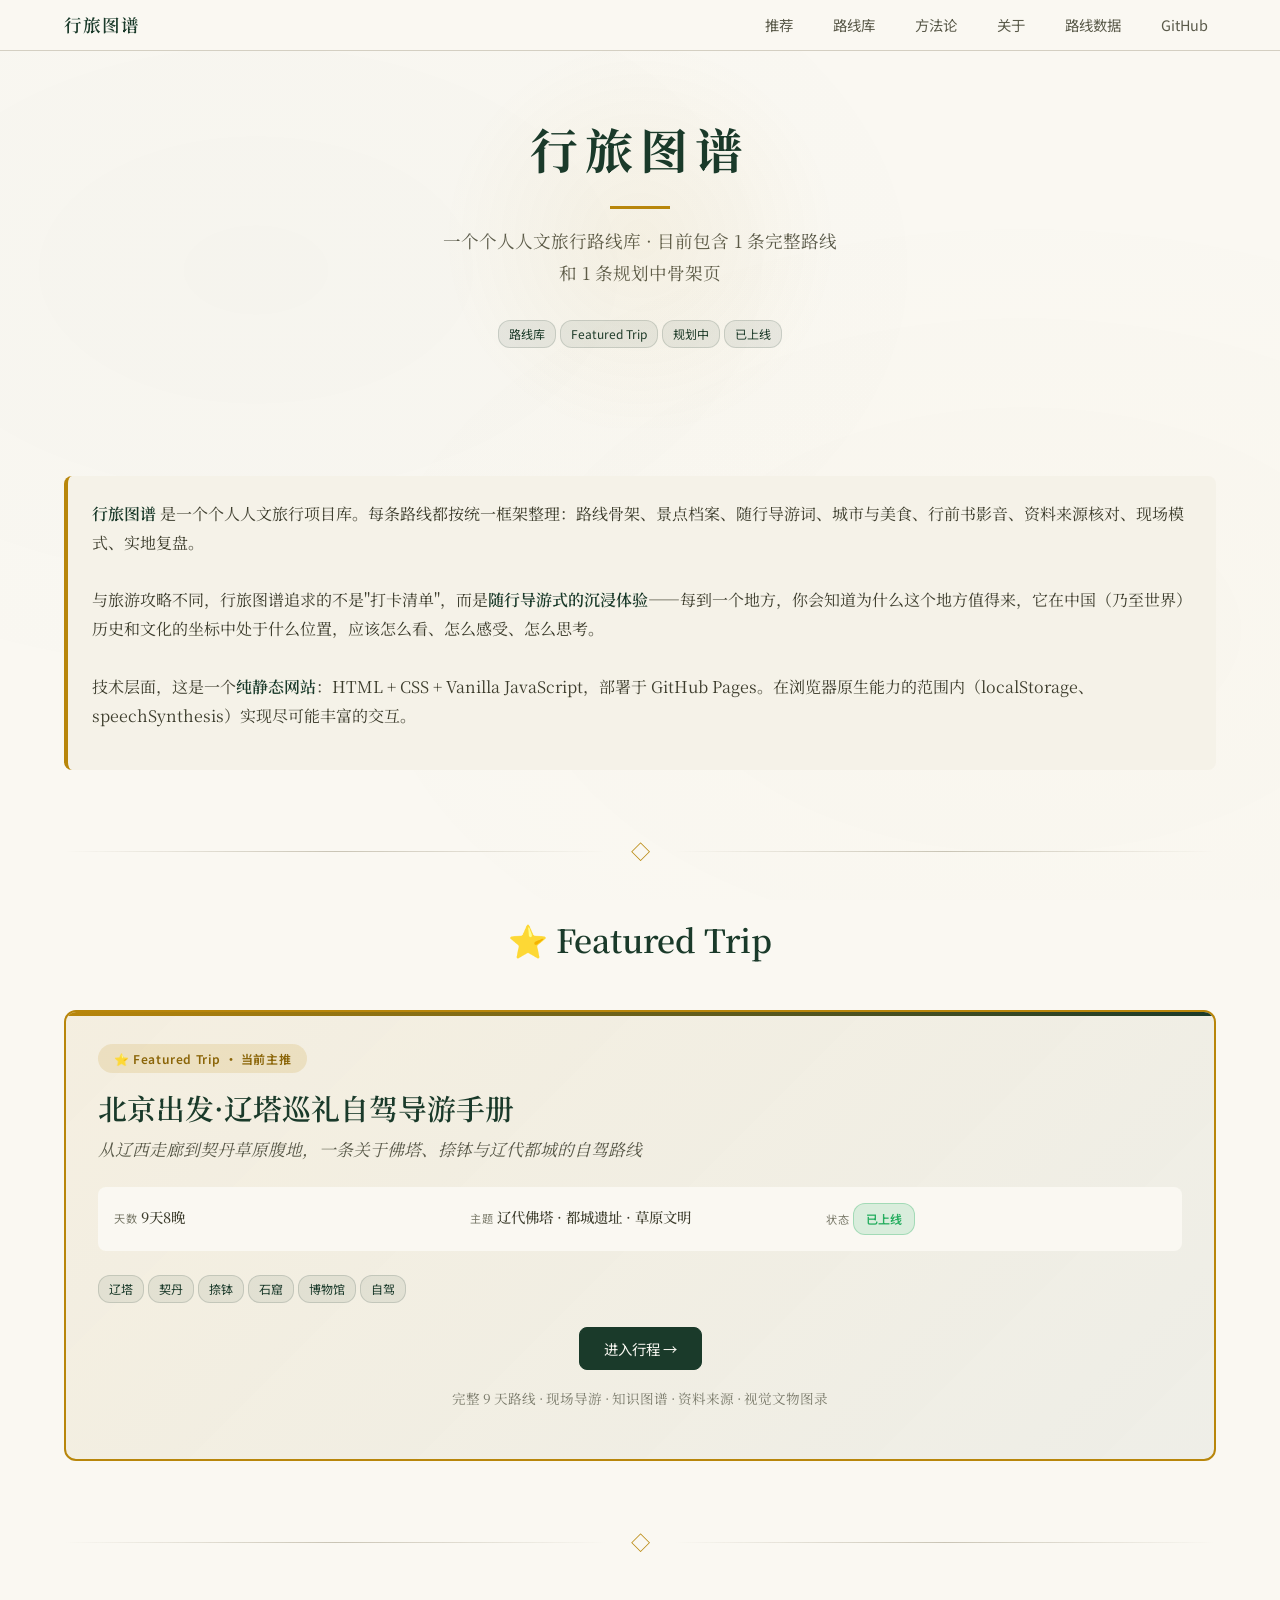
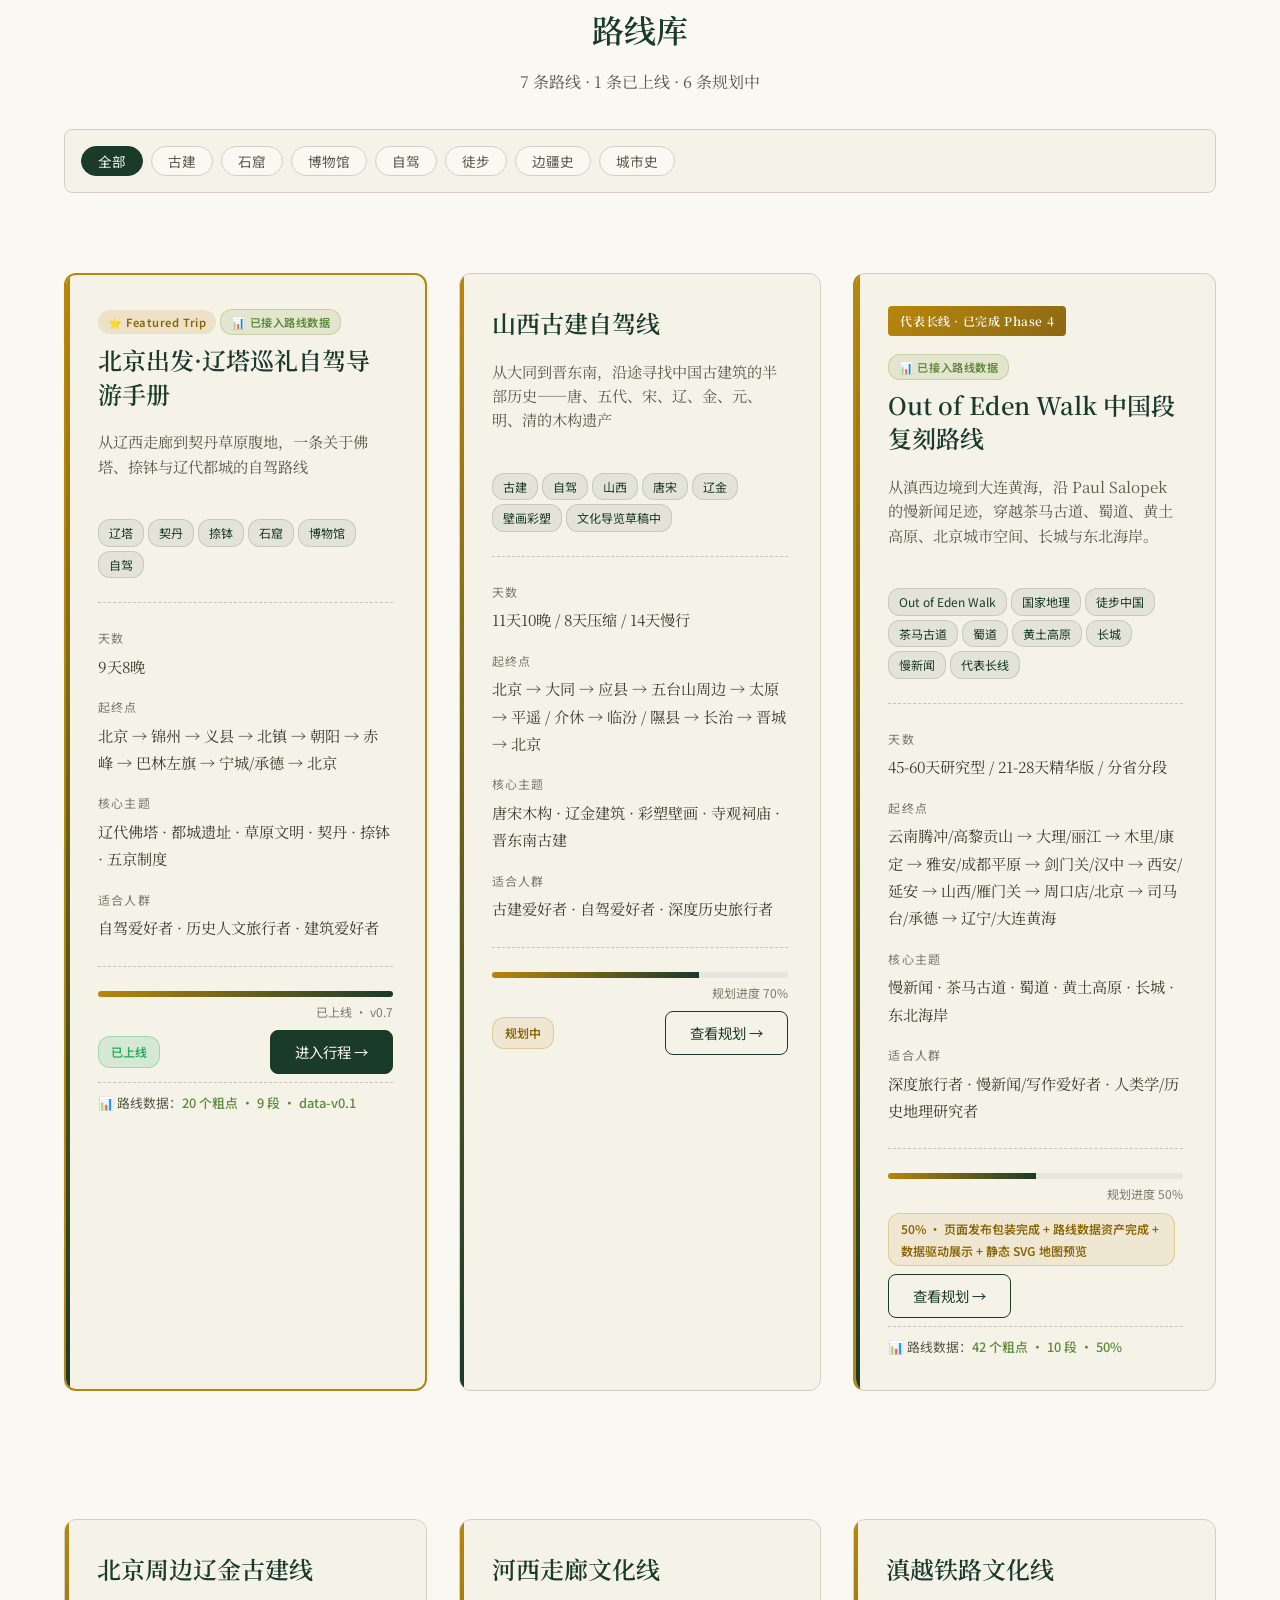
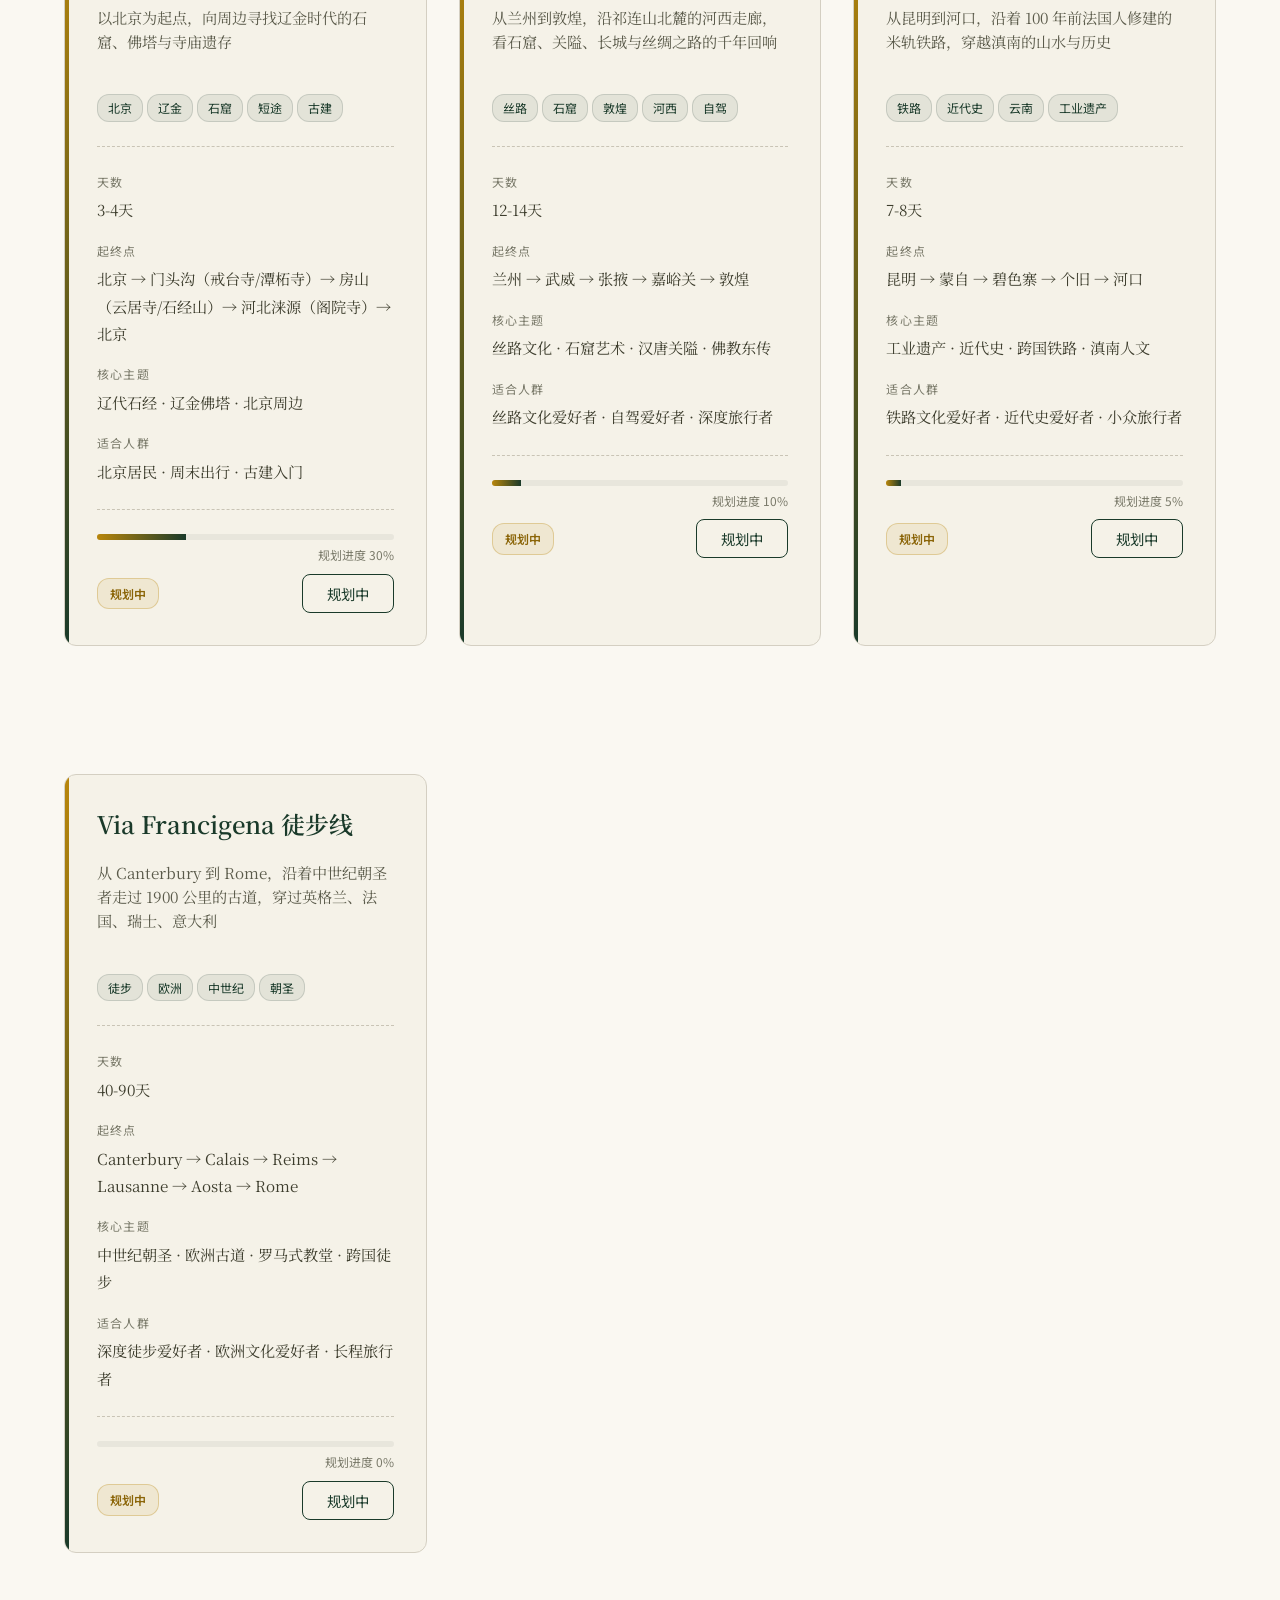
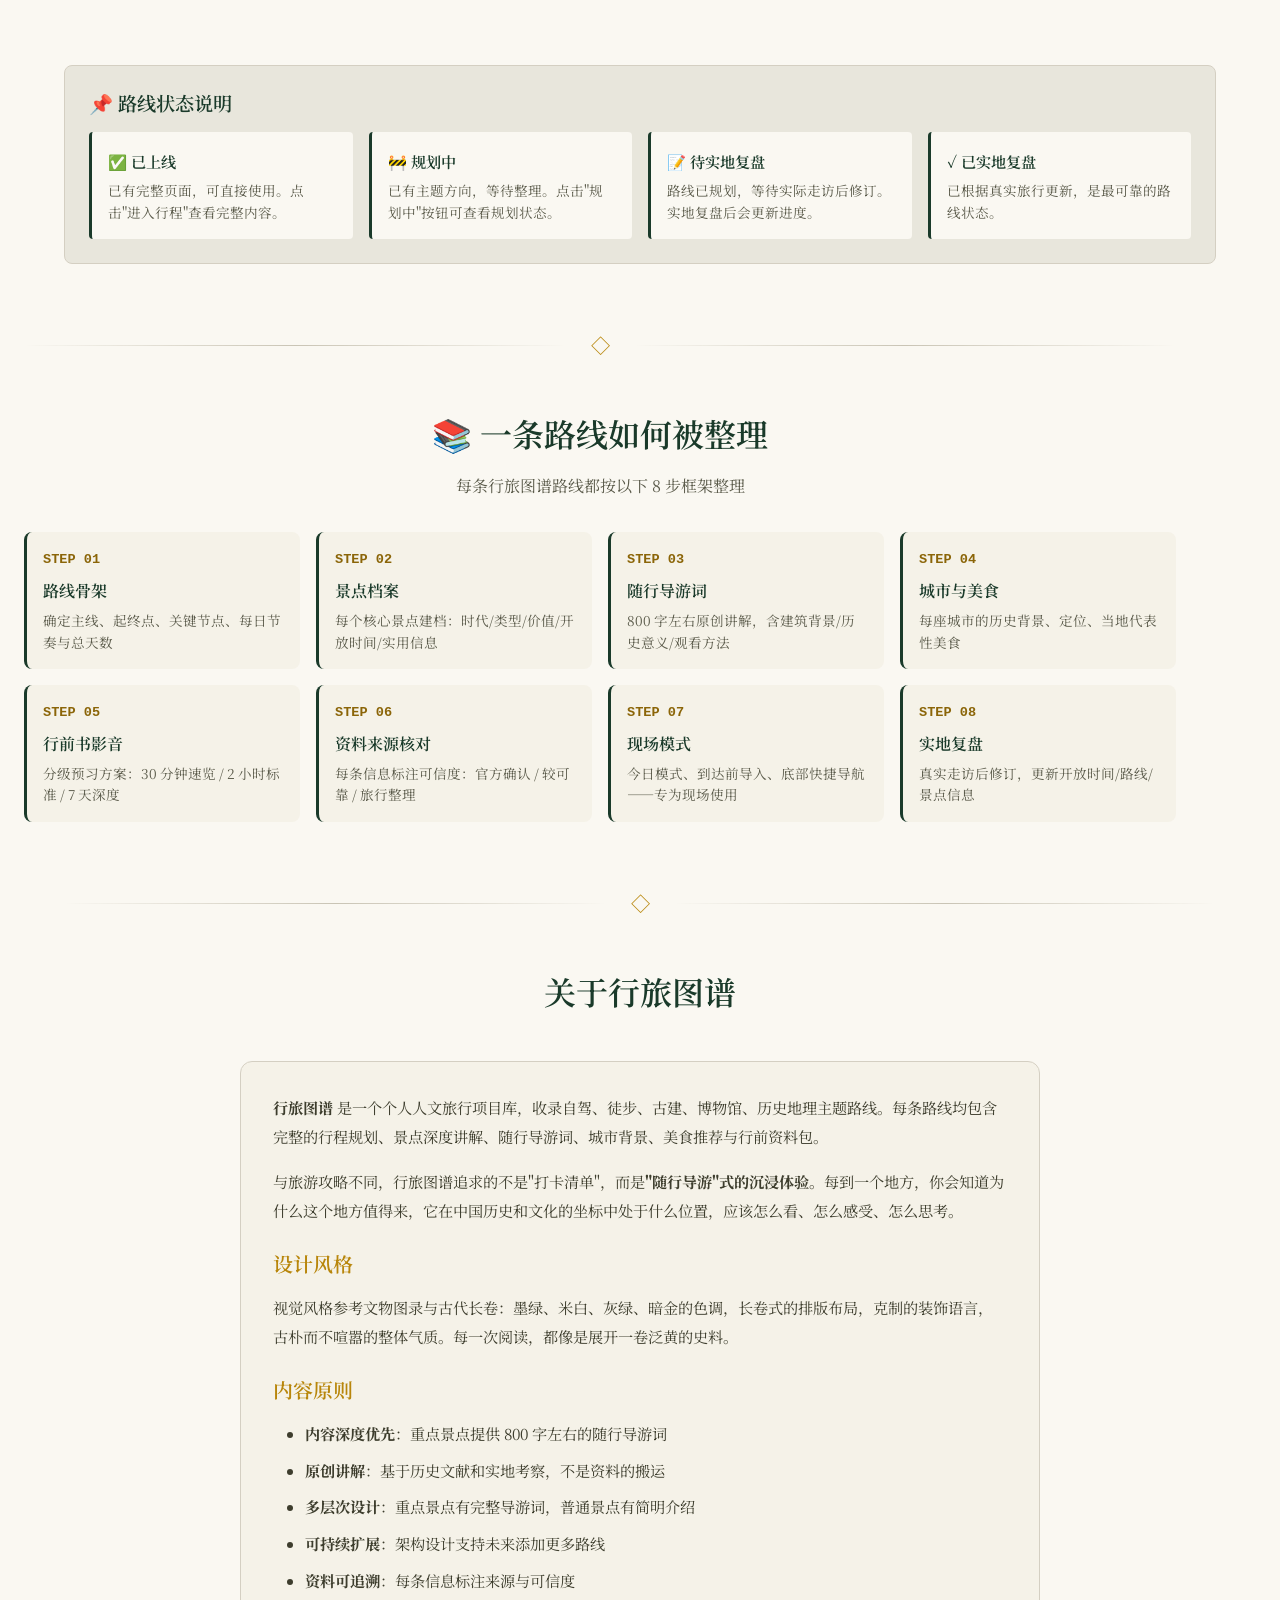
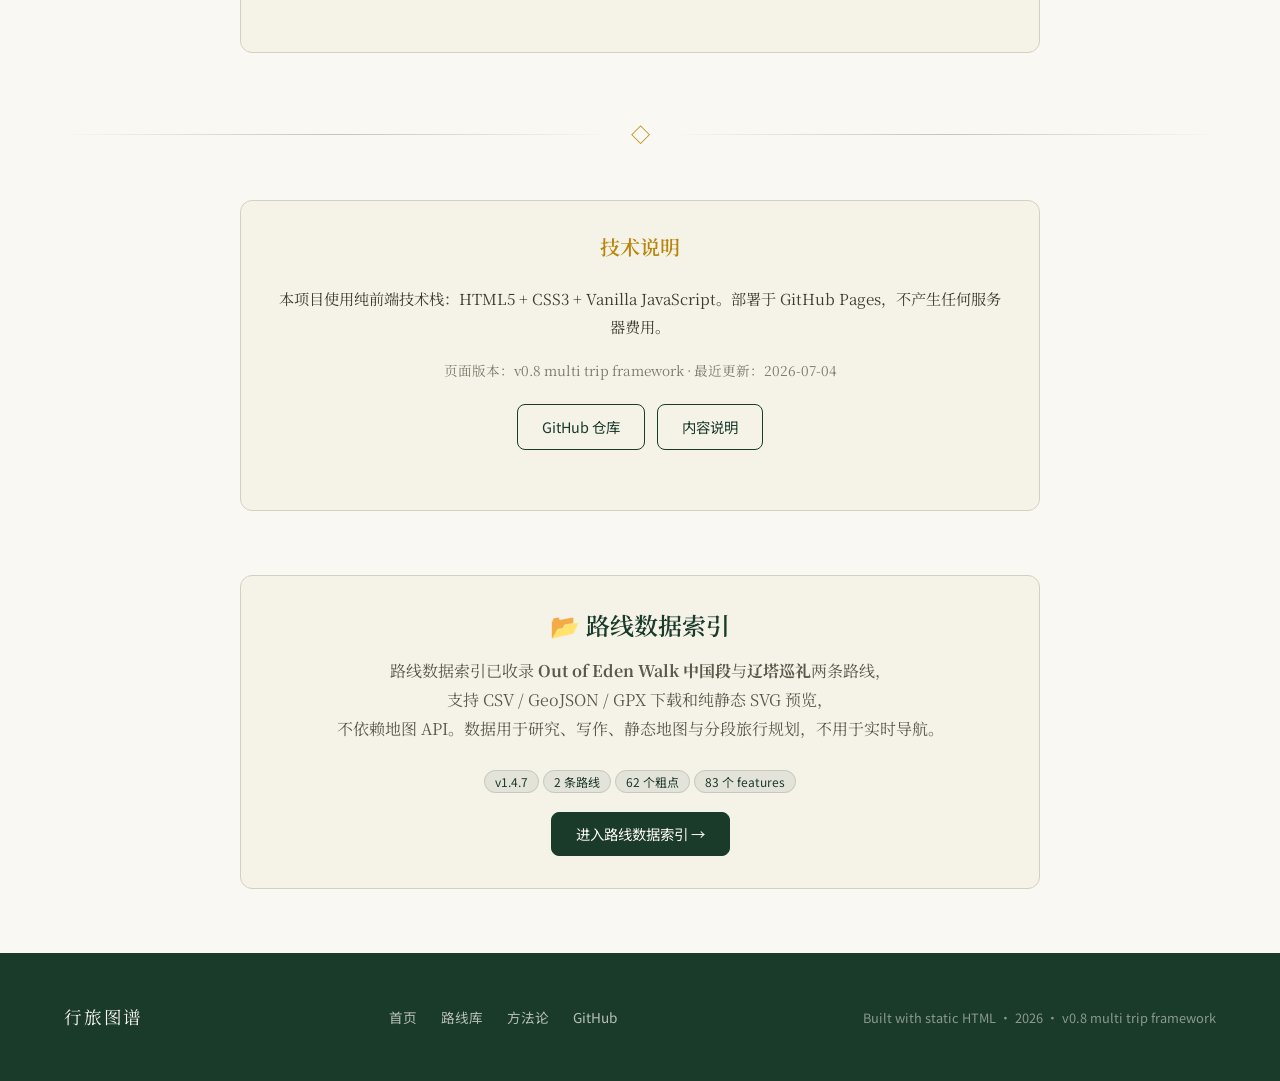
==== commit 59b85cc3: "Template route data and add Liao tower route assets" ====
--- a/index.html
+++ b/index.html
@@ -240,8 +240,15 @@
   <div class="city-card" style="max-width: 800px; margin: 0 auto; text-align: center;">
     <h3 class="text-center" style="margin-bottom: var(--space-md);">📂 路线数据索引</h3>
     <p style="color: var(--color-text-secondary); margin-bottom: var(--space-lg); line-height: 1.8;">
-      路线数据索引已支持 CSV / GeoJSON / GPX 下载，并生成纯静态 SVG 路线预览，<br>
+      路线数据索引已收录 <strong>Out of Eden Walk 中国段</strong>与<strong>辽塔巡礼</strong>两条路线，<br>
+      支持 CSV / GeoJSON / GPX 下载和纯静态 SVG 预览，<br>
       不依赖地图 API。数据用于研究、写作、静态地图与分段旅行规划，不用于实时导航。
+    </p>
+    <p style="margin-bottom: var(--space-md);">
+      <span class="trip-tag">v1.4.7</span>
+      <span class="trip-tag">2 条路线</span>
+      <span class="trip-tag">62 个粗点</span>
+      <span class="trip-tag">83 个 features</span>
     </p>
     <a href="routes/index.html" class="btn btn-primary">进入路线数据索引 →</a>
   </div>
--- a/assets/css/styles.css
+++ b/assets/css/styles.css
@@ -7427,3 +7427,37 @@
     padding: 6px 8px;
   }
 }
+
+/* ---------- v1.4.7 · 路线数据资产标识 ---------- */
+.route-data-badge-inline {
+  display: inline-block;
+  font-family: var(--font-sans);
+  font-size: 0.7rem;
+  font-weight: 600;
+  color: #5d8a3a;
+  background: rgba(107, 142, 35, 0.12);
+  padding: 2px 10px;
+  border-radius: 12px;
+  margin: 0 var(--space-xs) var(--space-sm) 0;
+  border: 1px solid rgba(107, 142, 35, 0.25);
+  letter-spacing: 0.05em;
+}
+
+.trip-card-data-meta {
+  font-family: var(--font-sans);
+  font-size: 0.8rem;
+  color: var(--color-text-secondary);
+  margin-top: var(--space-sm);
+  padding-top: var(--space-sm);
+  border-top: 1px dashed var(--color-divider);
+}
+
+.trip-card-data-meta a {
+  color: #5d8a3a;
+  text-decoration: none;
+  font-weight: 500;
+}
+
+.trip-card-data-meta a:hover {
+  text-decoration: underline;
+}
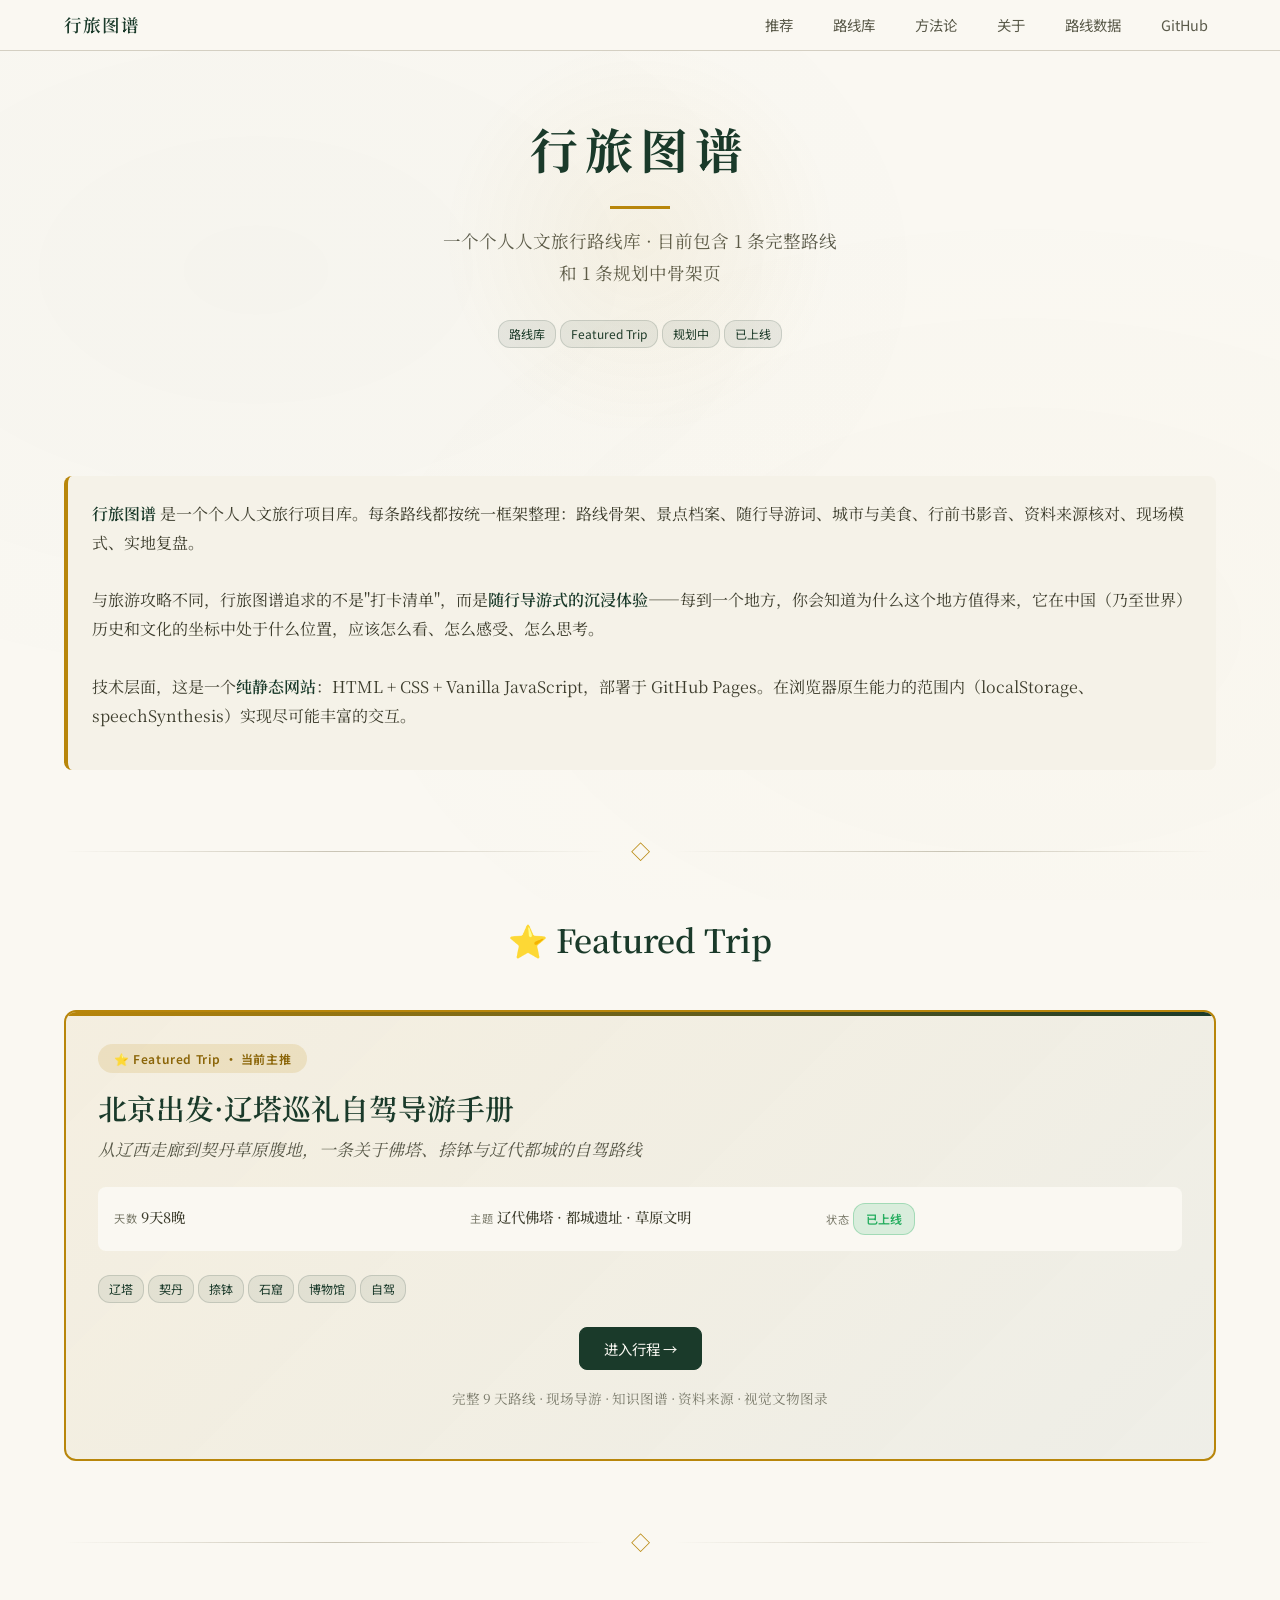
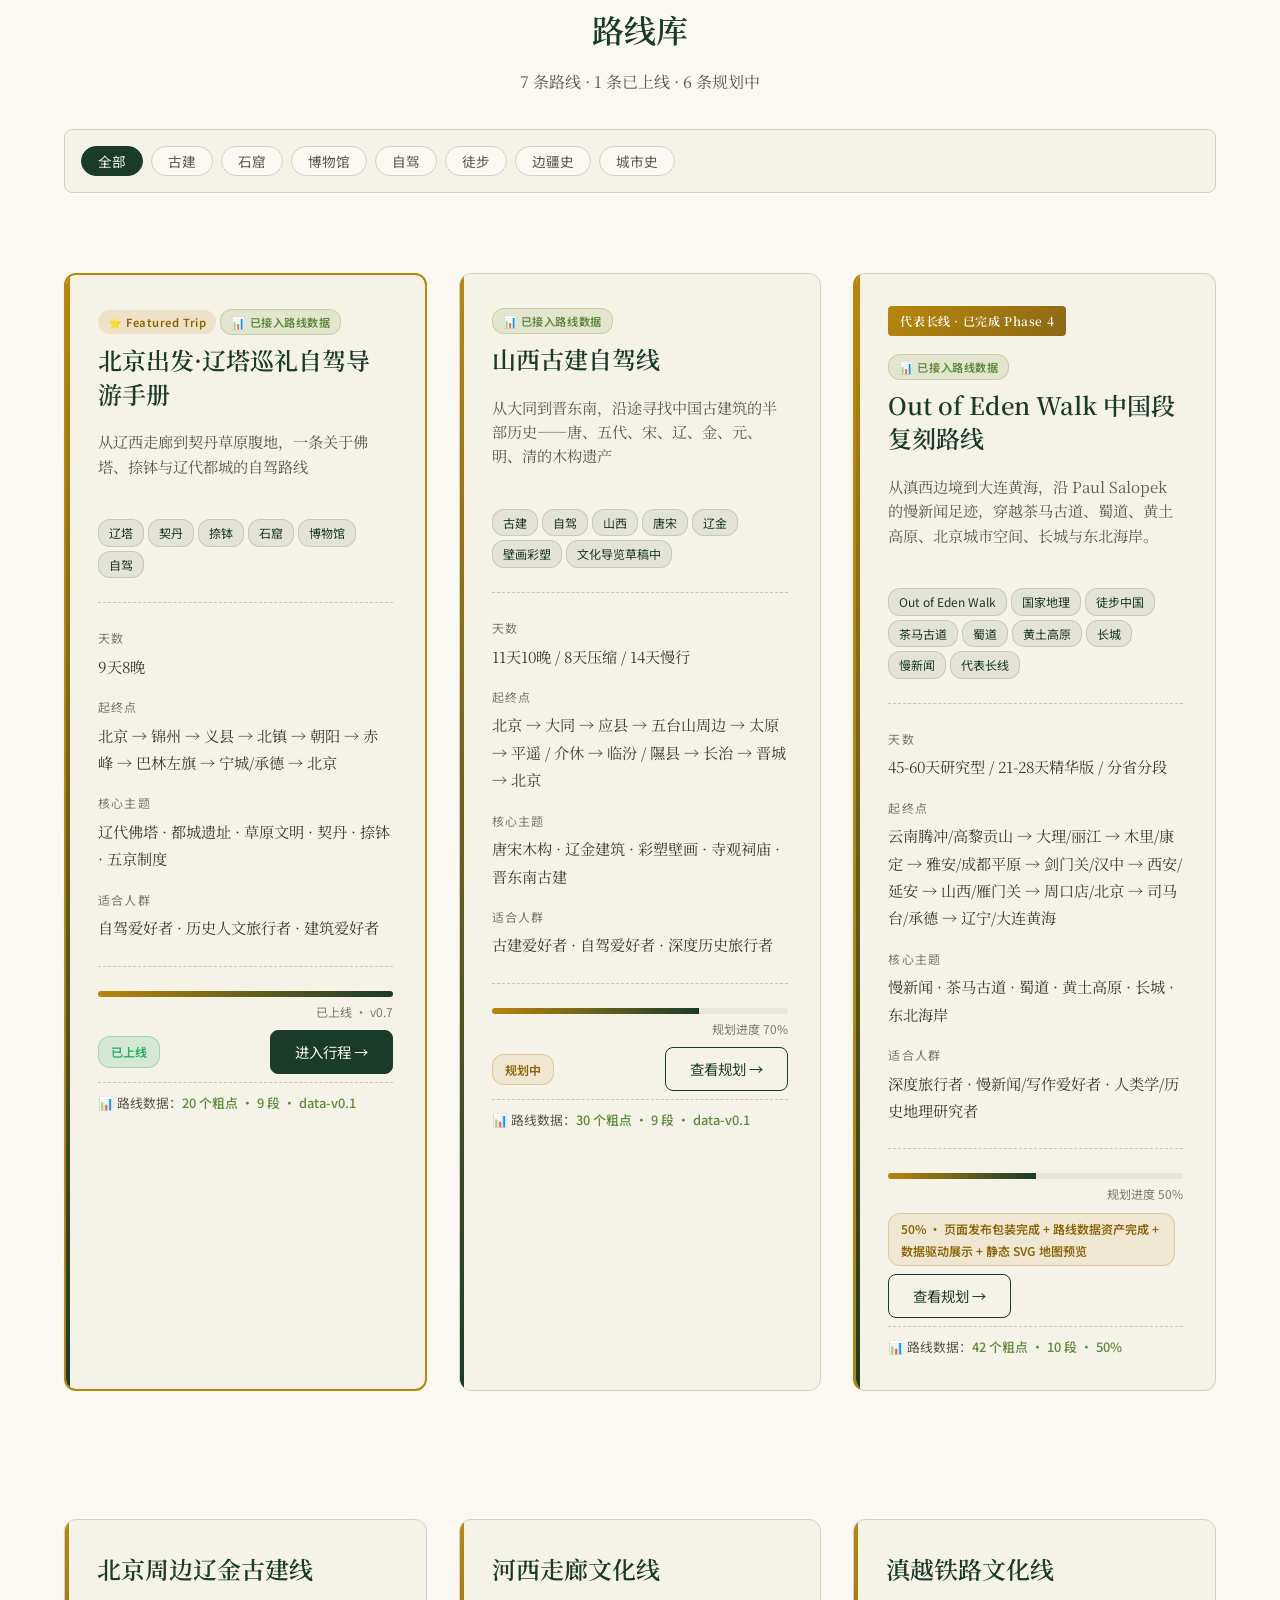
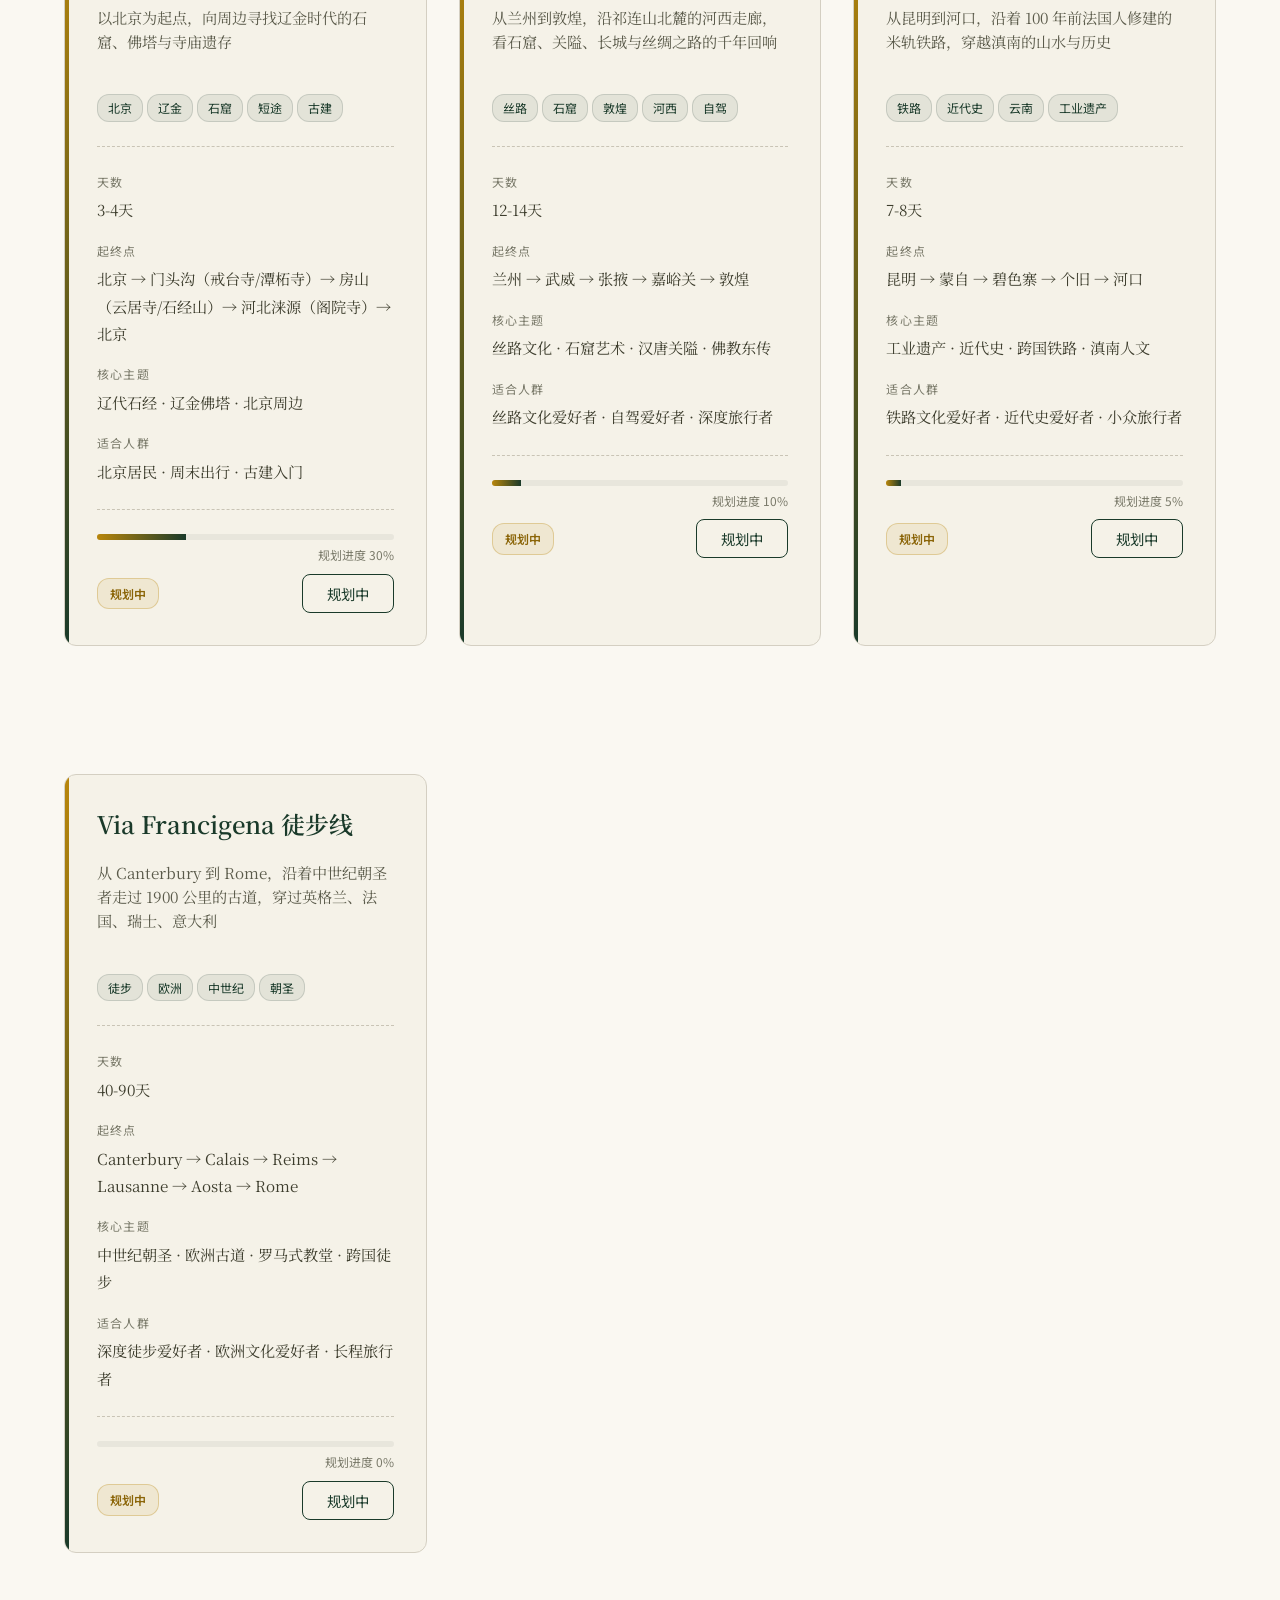
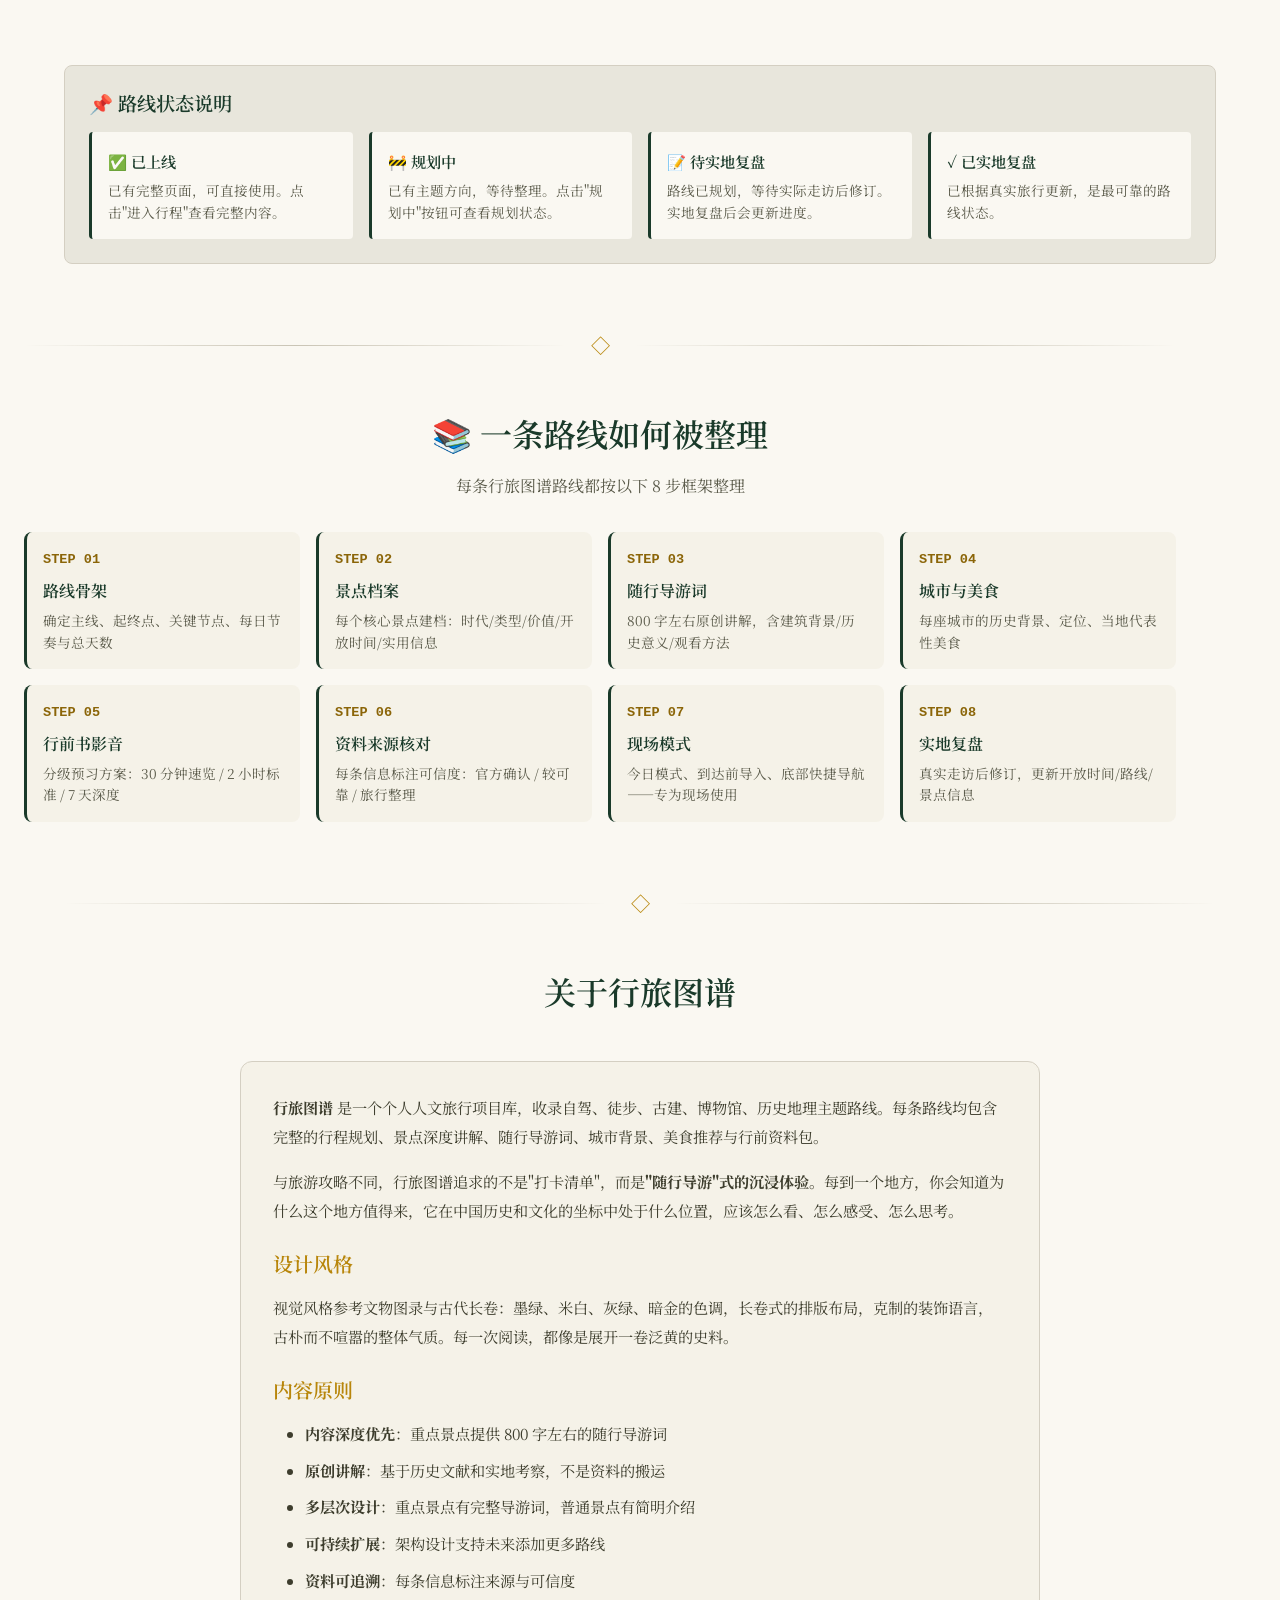
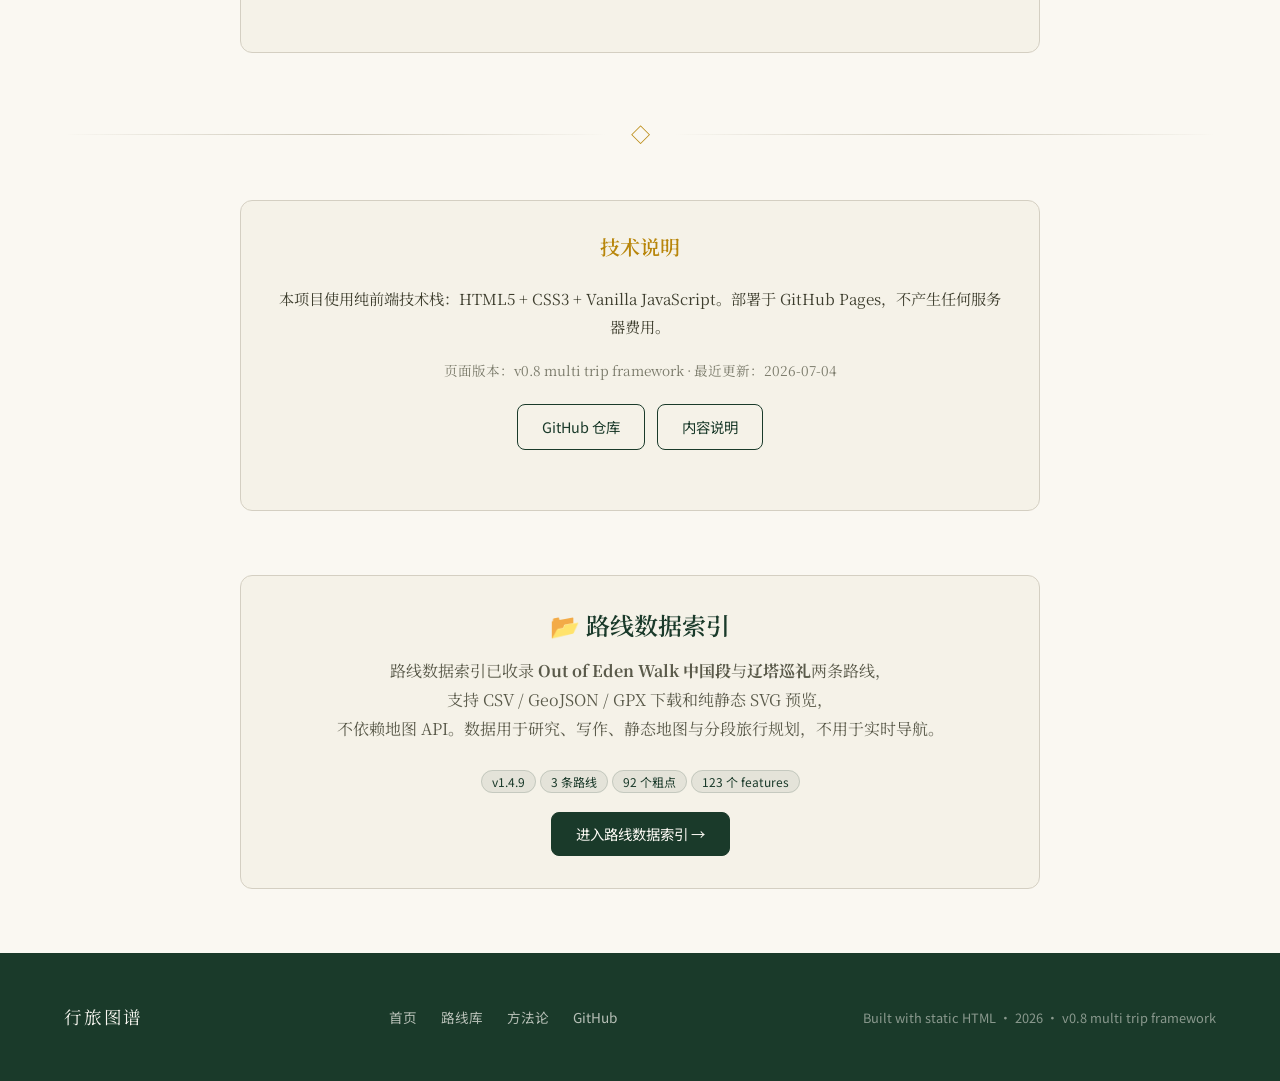
==== commit bd0c3f47: "Produce Shanxi ancient architecture route data" ====
--- a/index.html
+++ b/index.html
@@ -245,10 +245,10 @@
       不依赖地图 API。数据用于研究、写作、静态地图与分段旅行规划，不用于实时导航。
     </p>
     <p style="margin-bottom: var(--space-md);">
-      <span class="trip-tag">v1.4.7</span>
-      <span class="trip-tag">2 条路线</span>
-      <span class="trip-tag">62 个粗点</span>
-      <span class="trip-tag">83 个 features</span>
+      <span class="trip-tag">v1.4.9</span>
+      <span class="trip-tag">3 条路线</span>
+      <span class="trip-tag">92 个粗点</span>
+      <span class="trip-tag">123 个 features</span>
     </p>
     <a href="routes/index.html" class="btn btn-primary">进入路线数据索引 →</a>
   </div>
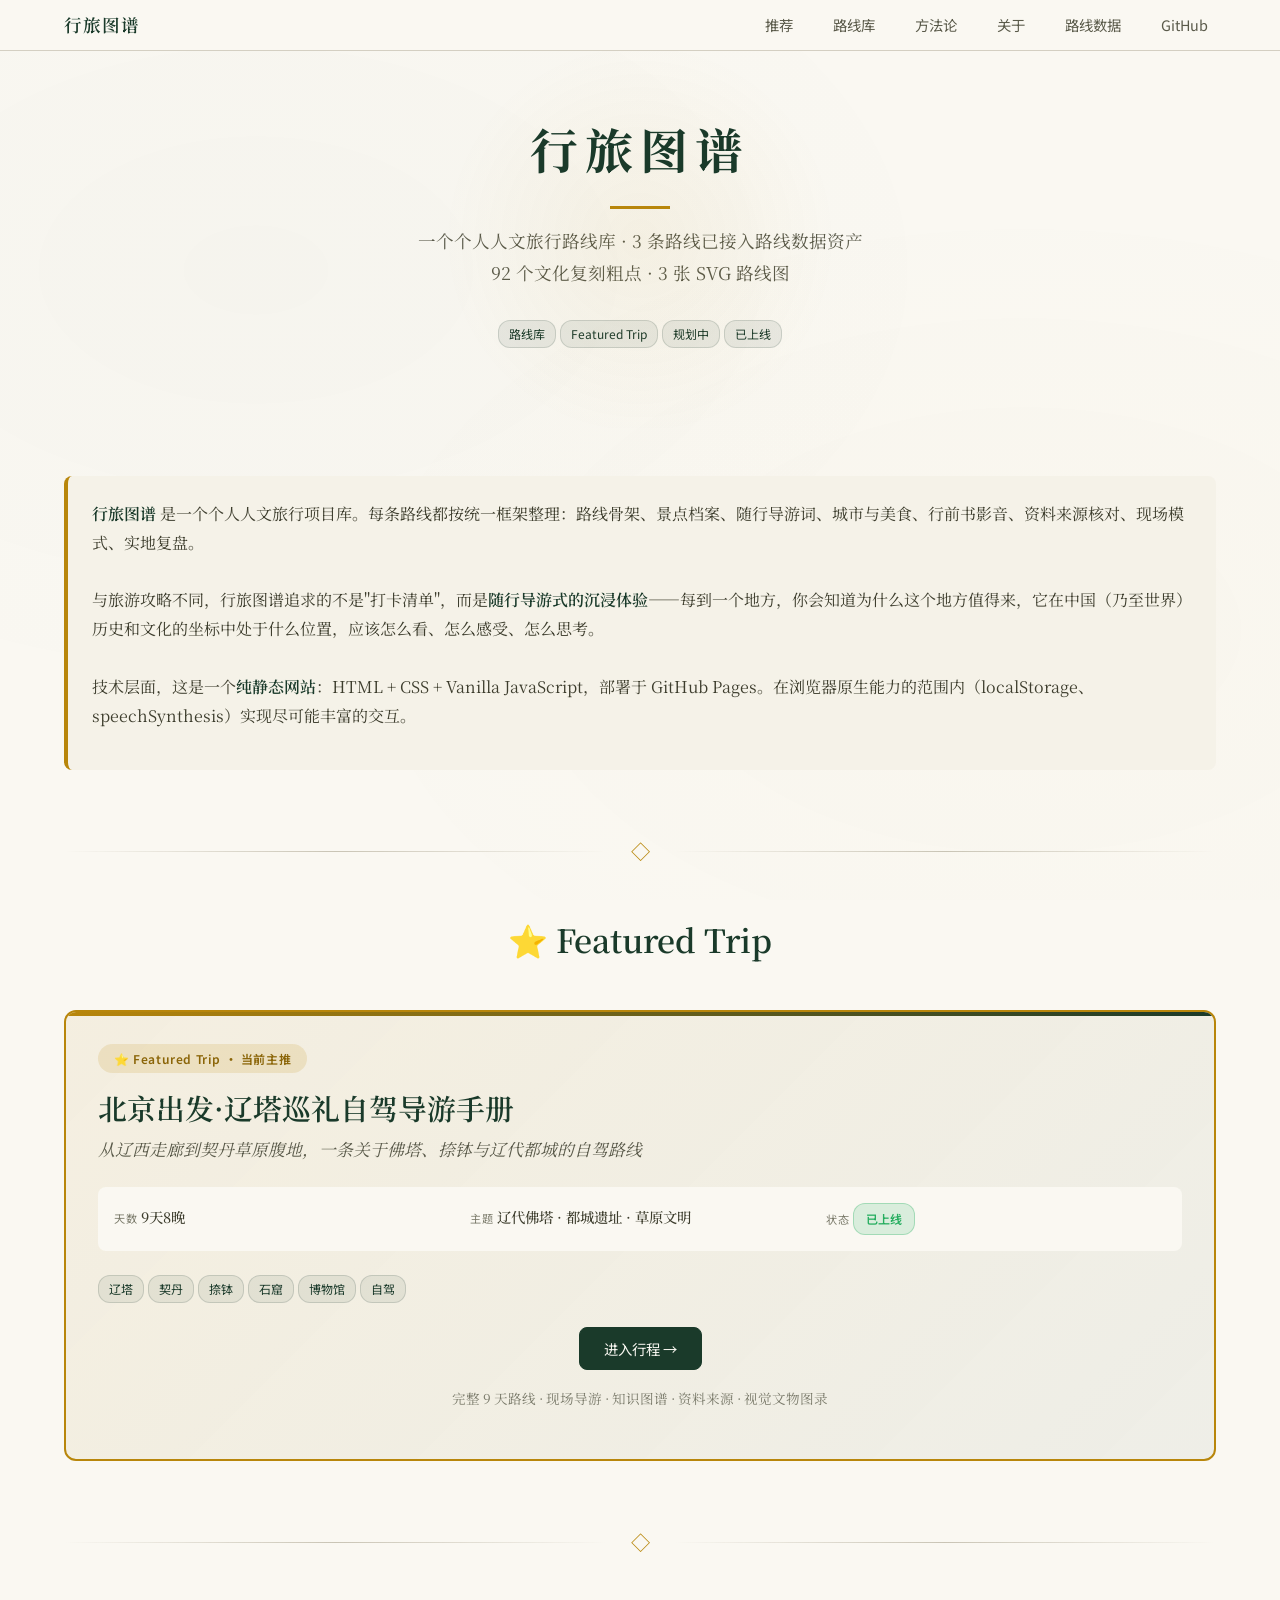
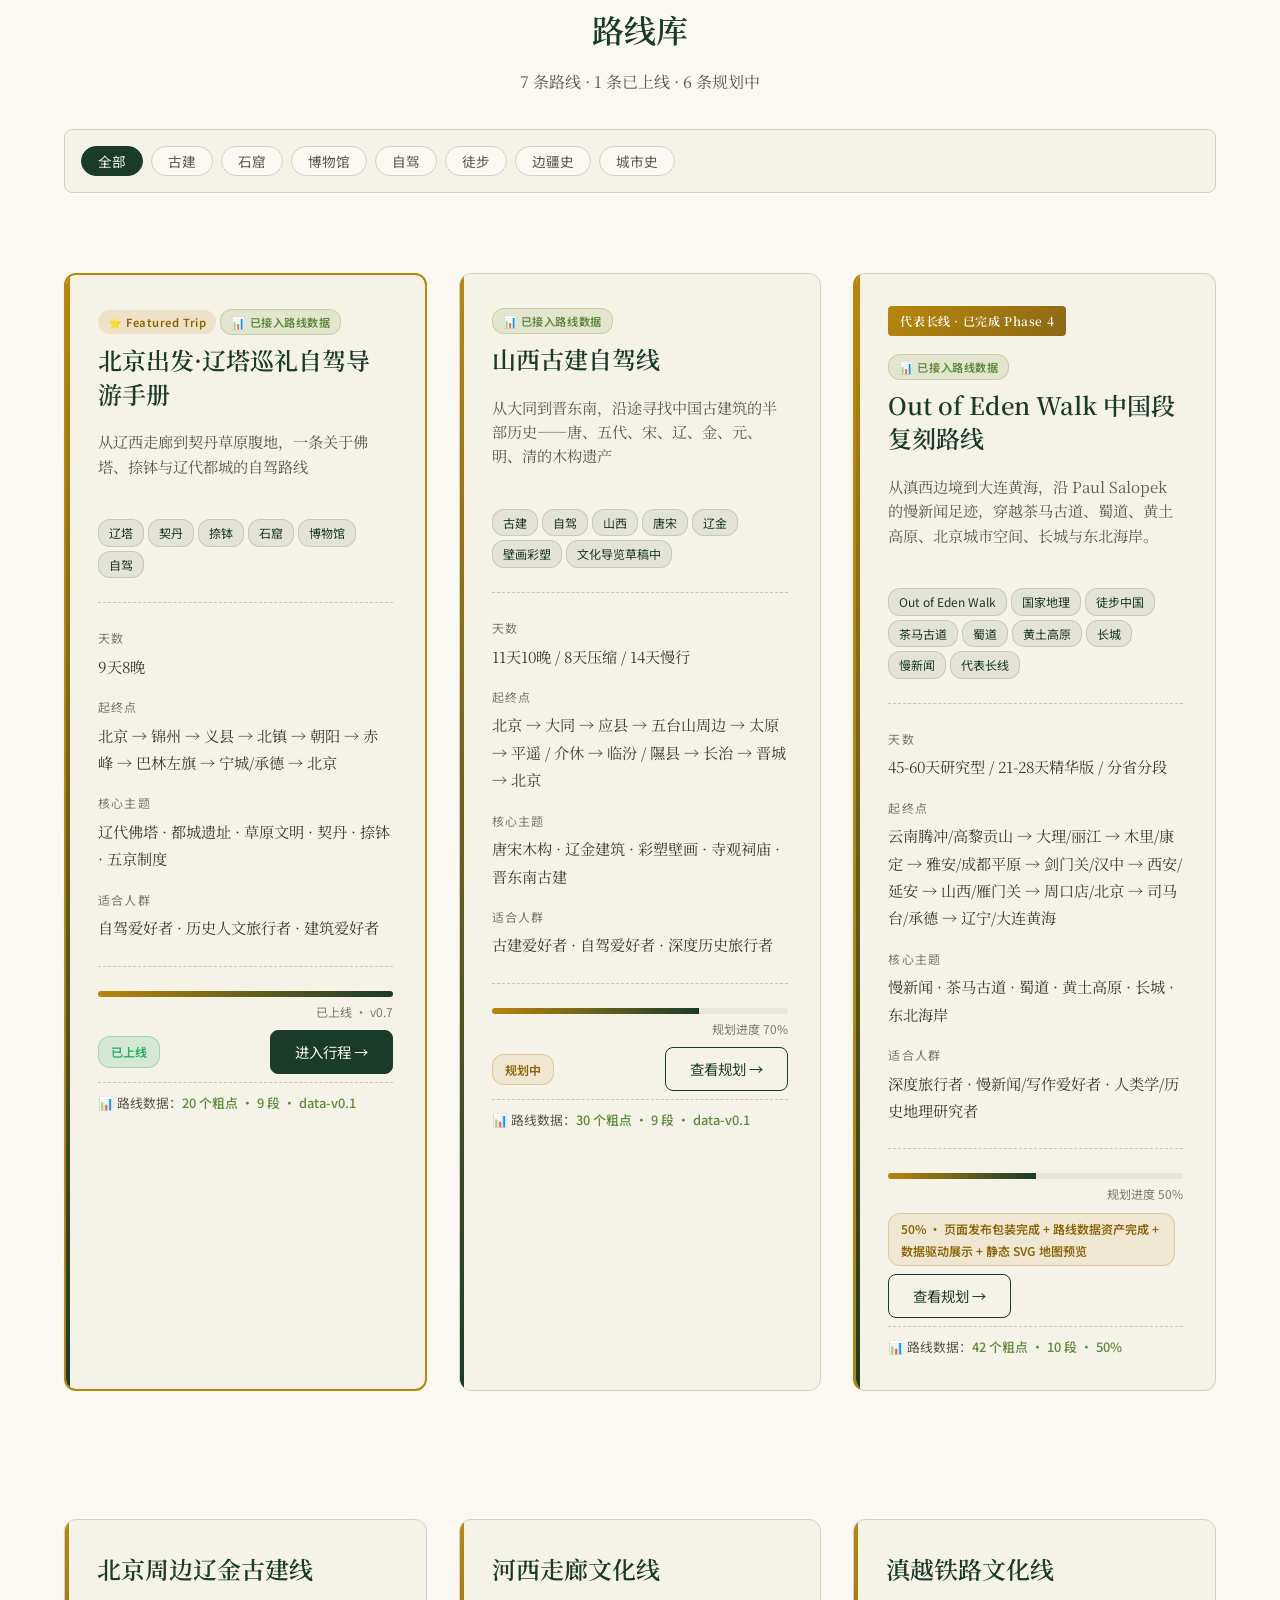
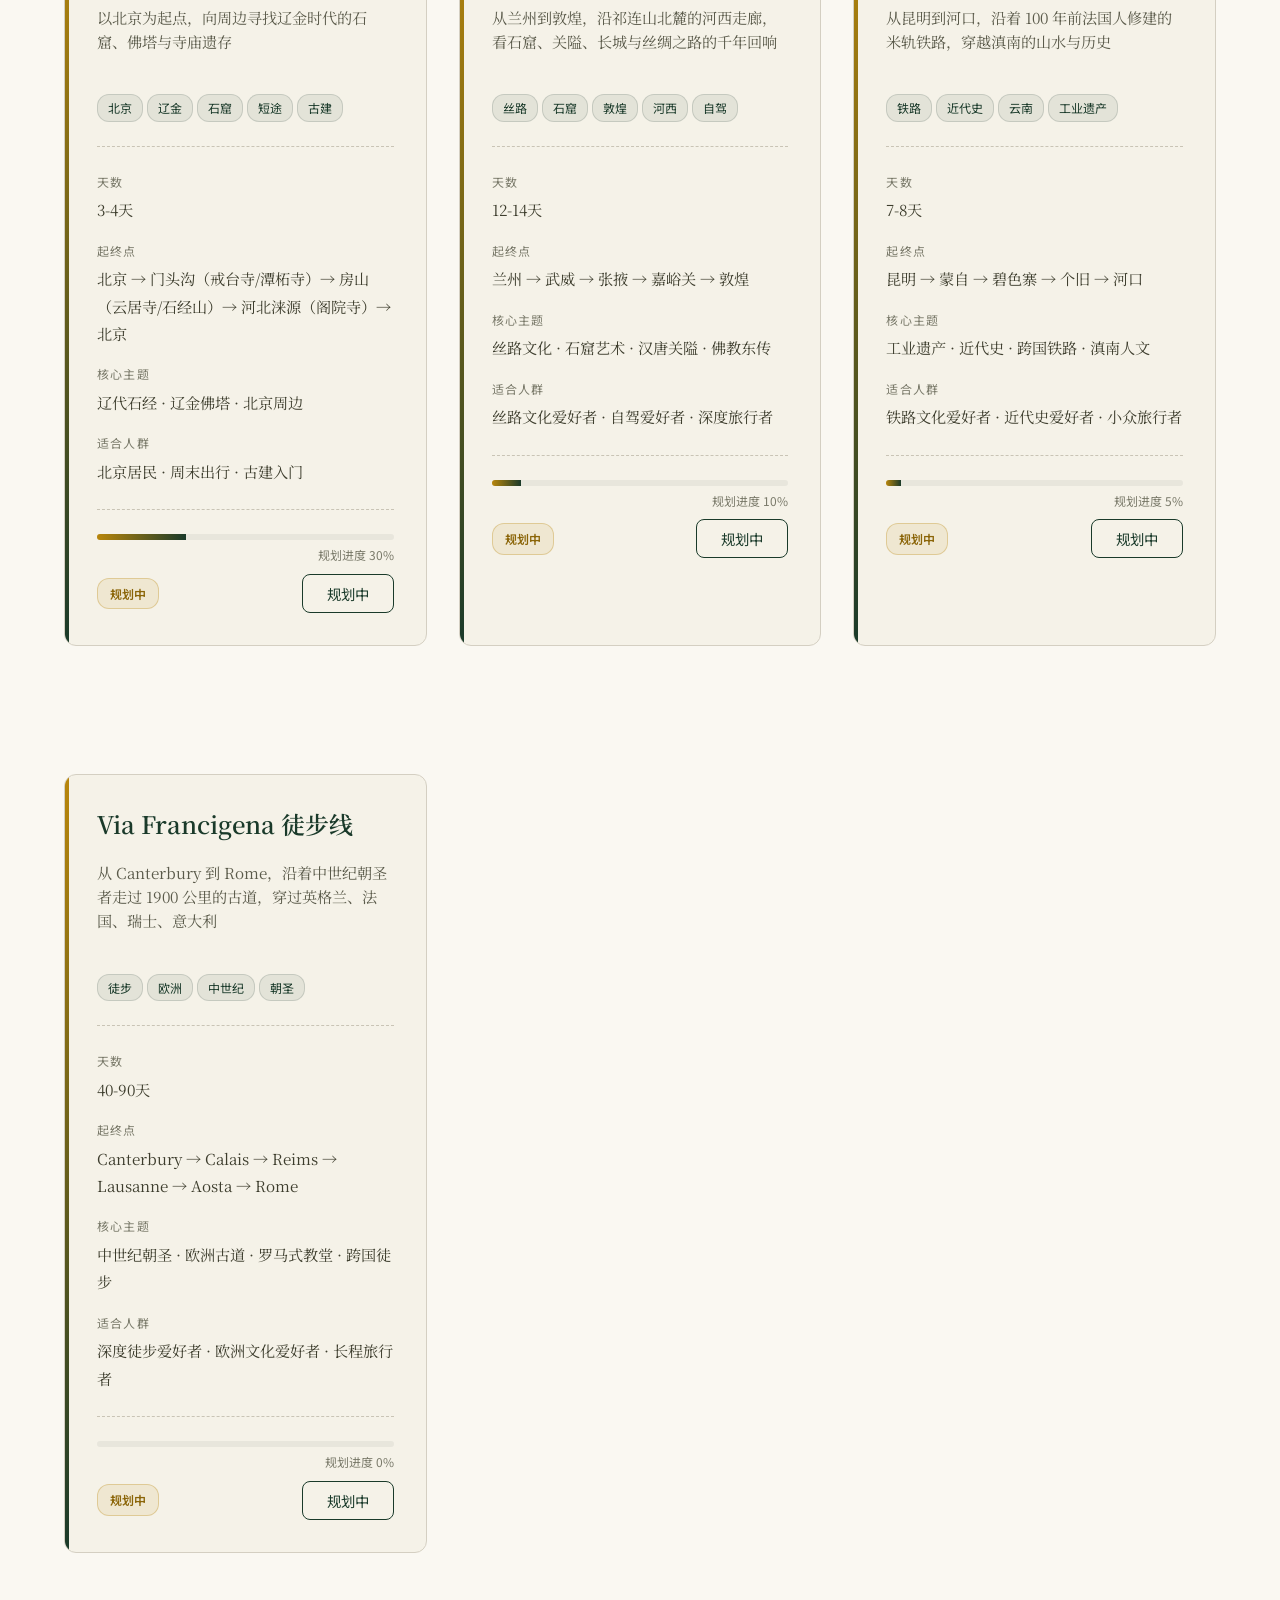
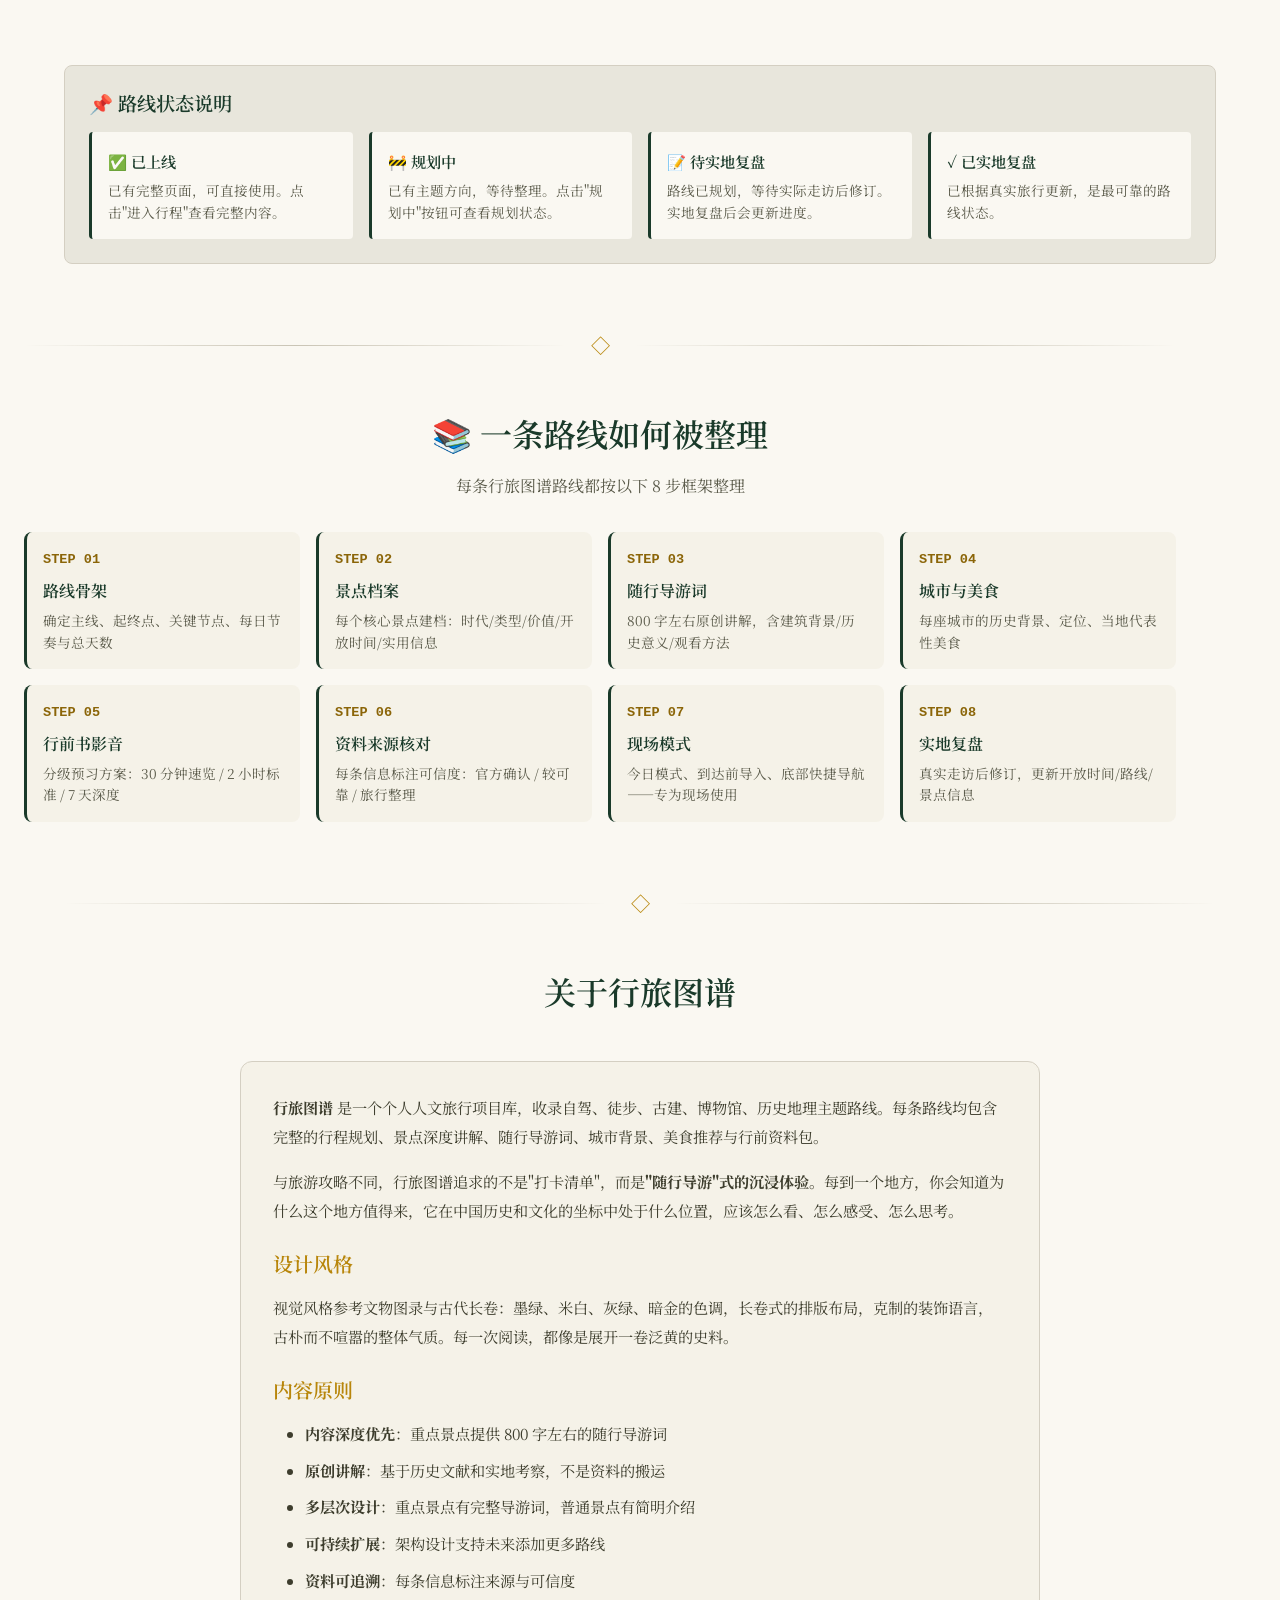
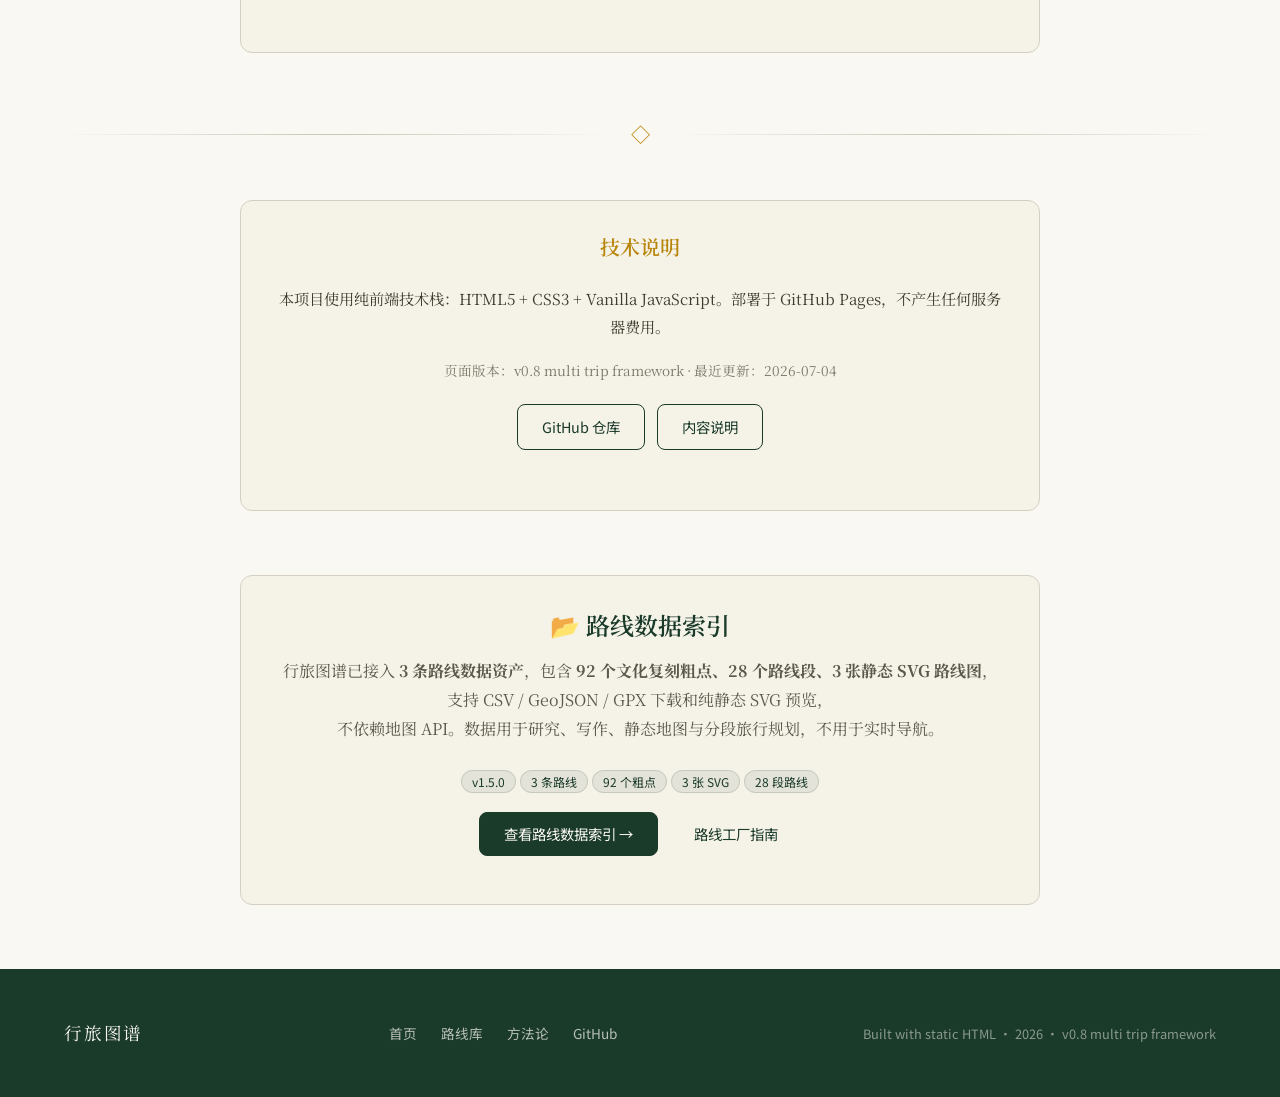
==== commit e086678e: "Enhance route index search and comparison Phase 10 · v1.5.0 · Route Index Experience and Multi-Route" ====
--- a/index.html
+++ b/index.html
@@ -3,7 +3,7 @@
 <head>
   <meta charset="UTF-8">
   <meta name="viewport" content="width=device-width, initial-scale=1.0">
-  <meta name="description" content="行旅图谱 - 为自驾、徒步、古建、博物馆与历史地理旅行准备的个人导游手册库。包含 1 条完整路线（北京出发·辽塔巡礼）和 1 条规划中骨架页（山西古建）。">
+  <meta name="description" content="行旅图谱 - 为自驾、徒步、古建、博物馆与历史地理旅行准备的个人导游手册库。v1.5.0 接入 3 条路线数据资产、92 个文化复刻粗点、3 张静态 SVG 路线图。">
   <meta name="author" content="Xin Conan">
   <meta name="keywords" content="行旅图谱, 人文旅行, 自驾路线, 辽塔巡礼, 山西古建, 历史地理, 古建筑, 博物馆, 旅行规划">
   <meta property="og:title" content="行旅图谱 · Culture Roadtrip Atlas">
@@ -38,7 +38,7 @@
   <section class="hero">
     <div class="container">
       <h1 class="hero-title">行旅图谱</h1>
-      <p class="hero-subtitle">一个个人人文旅行路线库 · 目前包含 1 条完整路线<br>和 1 条规划中骨架页</p>
+      <p class="hero-subtitle">一个个人人文旅行路线库 · 3 条路线已接入路线数据资产<br>92 个文化复刻粗点 · 3 张 SVG 路线图</p>
       <div class="trip-tags" style="justify-content: center; margin-top: var(--space-xl);">
         <span class="trip-tag">路线库</span>
         <span class="trip-tag">Featured Trip</span>
@@ -240,17 +240,21 @@
   <div class="city-card" style="max-width: 800px; margin: 0 auto; text-align: center;">
     <h3 class="text-center" style="margin-bottom: var(--space-md);">📂 路线数据索引</h3>
     <p style="color: var(--color-text-secondary); margin-bottom: var(--space-lg); line-height: 1.8;">
-      路线数据索引已收录 <strong>Out of Eden Walk 中国段</strong>与<strong>辽塔巡礼</strong>两条路线，<br>
+      行旅图谱已接入 <strong>3 条路线数据资产</strong>，包含 <strong>92 个文化复刻粗点、28 个路线段、3 张静态 SVG 路线图</strong>，<br>
       支持 CSV / GeoJSON / GPX 下载和纯静态 SVG 预览，<br>
       不依赖地图 API。数据用于研究、写作、静态地图与分段旅行规划，不用于实时导航。
     </p>
     <p style="margin-bottom: var(--space-md);">
-      <span class="trip-tag">v1.4.9</span>
+      <span class="trip-tag">v1.5.0</span>
       <span class="trip-tag">3 条路线</span>
       <span class="trip-tag">92 个粗点</span>
-      <span class="trip-tag">123 个 features</span>
-    </p>
-    <a href="routes/index.html" class="btn btn-primary">进入路线数据索引 →</a>
+      <span class="trip-tag">3 张 SVG</span>
+      <span class="trip-tag">28 段路线</span>
+    </p>
+    <p style="margin-bottom: var(--space-md);">
+      <a href="routes/index.html" class="btn btn-primary">查看路线数据索引 →</a>
+      <a href="docs/ROUTE_FACTORY_GUIDE.md" target="_blank" class="btn btn-secondary" style="margin-left: var(--space-sm);">路线工厂指南</a>
+    </p>
   </div>
 </section>
 
--- a/assets/css/styles.css
+++ b/assets/css/styles.css
@@ -7461,3 +7461,337 @@
 .trip-card-data-meta a:hover {
   text-decoration: underline;
 }
+
+/* ---------- v1.5.0 · 路线仪表盘 ---------- */
+.routes-manifest-dashboard {
+  margin-top: var(--space-md);
+}
+
+.routes-manifest-dashboard .route-index-loading {
+  text-align: center;
+  padding: var(--space-xl);
+  color: var(--color-text-secondary);
+  font-style: italic;
+}
+
+.route-data-stat-grid {
+  display: grid;
+  grid-template-columns: repeat(auto-fit, minmax(120px, 1fr));
+  gap: var(--space-sm);
+  margin: var(--space-md) 0;
+}
+
+.route-data-stat-grid-mini {
+  grid-template-columns: repeat(4, 1fr);
+  gap: 4px;
+  margin: var(--space-sm) 0;
+}
+
+.route-data-stat-card {
+  text-align: center;
+  padding: var(--space-sm);
+  background: rgba(107, 142, 35, 0.06);
+  border-radius: var(--radius-sm);
+  border: 1px solid rgba(107, 142, 35, 0.15);
+}
+
+.route-data-stat-num {
+  font-size: 1.4rem;
+  font-weight: 700;
+  color: var(--color-primary);
+  line-height: 1.2;
+}
+
+.route-data-stat-grid-mini .route-data-stat-num {
+  font-size: 1rem;
+}
+
+.route-data-stat-label {
+  font-size: 0.75rem;
+  color: var(--color-text-secondary);
+  margin-top: 2px;
+}
+
+.route-index-toolbar {
+  margin: var(--space-md) 0;
+  padding: var(--space-md);
+  background: rgba(232, 230, 220, 0.5);
+  border-radius: var(--radius-md);
+}
+
+.route-index-toolbar-row {
+  display: flex;
+  flex-wrap: wrap;
+  gap: var(--space-md);
+  align-items: center;
+  margin-bottom: var(--space-sm);
+}
+
+.route-index-toolbar-row:last-child { margin-bottom: 0; }
+
+.route-index-search {
+  width: 100%;
+  padding: 8px 12px;
+  border: 1px solid var(--color-divider);
+  border-radius: var(--radius-sm);
+  font-family: inherit;
+  font-size: 0.9rem;
+}
+
+.route-index-toolbar select {
+  padding: 6px 10px;
+  border: 1px solid var(--color-divider);
+  border-radius: var(--radius-sm);
+  font-family: inherit;
+  font-size: 0.85rem;
+  background: #fff;
+}
+
+.route-index-toolbar label {
+  display: flex;
+  align-items: center;
+  gap: 4px;
+  font-size: 0.85rem;
+  color: var(--color-text-secondary);
+}
+
+.route-index-result-count {
+  font-size: 0.85rem;
+  color: var(--color-text-secondary);
+  margin-left: auto;
+  font-weight: 500;
+}
+
+.route-index-cards {
+  display: grid;
+  grid-template-columns: repeat(auto-fit, minmax(300px, 1fr));
+  gap: var(--space-md);
+  margin: var(--space-md) 0;
+}
+
+.route-index-card {
+  background: #fff;
+  border: 1px solid var(--color-divider);
+  border-radius: var(--radius-md);
+  padding: var(--space-md);
+  display: flex;
+  flex-direction: column;
+  gap: var(--space-sm);
+}
+
+.route-index-card-featured {
+  border-left: 4px solid var(--color-accent);
+  background: linear-gradient(to right, rgba(184, 134, 11, 0.04), #fff);
+}
+
+.route-index-card-header {
+  display: flex;
+  flex-direction: column;
+  gap: 6px;
+}
+
+.route-index-badges {
+  display: flex;
+  gap: 6px;
+  flex-wrap: wrap;
+}
+
+.route-category-badge,
+.route-status-badge {
+  display: inline-block;
+  font-family: var(--font-sans);
+  font-size: 0.7rem;
+  font-weight: 600;
+  padding: 2px 10px;
+  border-radius: 12px;
+  letter-spacing: 0.05em;
+}
+
+.route-category-long-walk {
+  color: #5d8a3a;
+  background: rgba(107, 142, 35, 0.12);
+  border: 1px solid rgba(107, 142, 35, 0.25);
+}
+
+.route-category-roadtrip {
+  color: #b8860b;
+  background: rgba(184, 134, 11, 0.12);
+  border: 1px solid rgba(184, 134, 11, 0.25);
+}
+
+.route-category-architecture {
+  color: #8b6508;
+  background: rgba(139, 101, 8, 0.12);
+  border: 1px solid rgba(139, 101, 8, 0.25);
+}
+
+.route-status-full {
+  color: #2d5a3d;
+  background: rgba(45, 90, 61, 0.12);
+  border: 1px solid rgba(45, 90, 61, 0.25);
+}
+
+.route-status-v01 {
+  color: #b8860b;
+  background: rgba(184, 134, 11, 0.10);
+  border: 1px solid rgba(184, 134, 11, 0.20);
+}
+
+.route-status-planned {
+  color: #6b7c5f;
+  background: rgba(107, 124, 95, 0.10);
+  border: 1px solid rgba(107, 124, 95, 0.20);
+}
+
+.route-index-card-title {
+  margin: 0;
+  font-size: 1.1rem;
+  font-weight: 700;
+  color: var(--color-text);
+  line-height: 1.3;
+}
+
+.route-index-card-summary {
+  font-size: 0.85rem;
+  color: var(--color-text-secondary);
+  margin: 0;
+  line-height: 1.5;
+}
+
+.route-index-tags {
+  display: flex;
+  flex-wrap: wrap;
+  gap: 4px;
+}
+
+.route-index-tag {
+  display: inline-block;
+  font-size: 0.7rem;
+  padding: 2px 8px;
+  border-radius: 8px;
+  background: rgba(107, 142, 35, 0.08);
+  color: var(--color-text);
+}
+
+.route-index-tag-region {
+  background: rgba(184, 134, 11, 0.08);
+  color: #8b6508;
+}
+
+.route-index-card-meta {
+  font-size: 0.78rem;
+  color: var(--color-text-secondary);
+  line-height: 1.6;
+}
+
+.route-index-card-meta strong {
+  color: var(--color-text);
+}
+
+.route-index-card-downloads {
+  display: flex;
+  gap: 6px;
+  flex-wrap: wrap;
+}
+
+.route-index-card-downloads .route-data-button {
+  flex: 1;
+  min-width: 80px;
+  font-size: 0.78rem;
+  padding: 4px 8px;
+}
+
+.route-index-card-downloads .route-data-button-label {
+  font-size: 0.78rem;
+}
+
+.route-index-card-downloads .data-format-badge {
+  font-size: 0.65rem;
+  padding: 1px 6px;
+}
+
+.route-index-card-cta {
+  margin-top: auto;
+}
+
+.btn-sm {
+  padding: 6px 12px;
+  font-size: 0.85rem;
+}
+
+.route-index-section-title {
+  margin: var(--space-xl) 0 var(--space-md);
+  font-size: 1.2rem;
+  text-align: center;
+  color: var(--color-text);
+}
+
+.route-index-compare {
+  overflow-x: auto;
+  margin: var(--space-md) 0;
+}
+
+.route-compare-table {
+  width: 100%;
+  border-collapse: collapse;
+  font-size: 0.85rem;
+  background: #fff;
+  border-radius: var(--radius-sm);
+  overflow: hidden;
+}
+
+.route-compare-table th,
+.route-compare-table td {
+  padding: 8px 12px;
+  border-bottom: 1px solid var(--color-divider);
+  text-align: left;
+}
+
+.route-compare-table thead th {
+  background: rgba(107, 142, 35, 0.1);
+  color: var(--color-primary);
+  font-weight: 700;
+  white-space: nowrap;
+}
+
+.route-compare-table tbody tr:hover {
+  background: rgba(107, 142, 35, 0.04);
+}
+
+.route-compare-table a {
+  color: var(--color-primary);
+  text-decoration: none;
+  font-weight: 500;
+}
+
+.route-compare-table a:hover {
+  text-decoration: underline;
+}
+
+.route-index-empty {
+  text-align: center;
+  padding: var(--space-xl);
+  color: var(--color-text-secondary);
+  font-style: italic;
+}
+
+.data-format-svg {
+  background: #6b7c5f;
+  color: #fff;
+}
+
+@media (max-width: 768px) {
+  .route-data-stat-grid {
+    grid-template-columns: repeat(2, 1fr);
+  }
+  .route-data-stat-grid-mini {
+    grid-template-columns: repeat(2, 1fr);
+  }
+  .route-index-toolbar-row {
+    flex-direction: column;
+    align-items: stretch;
+  }
+  .route-index-cards {
+    grid-template-columns: 1fr;
+  }
+}
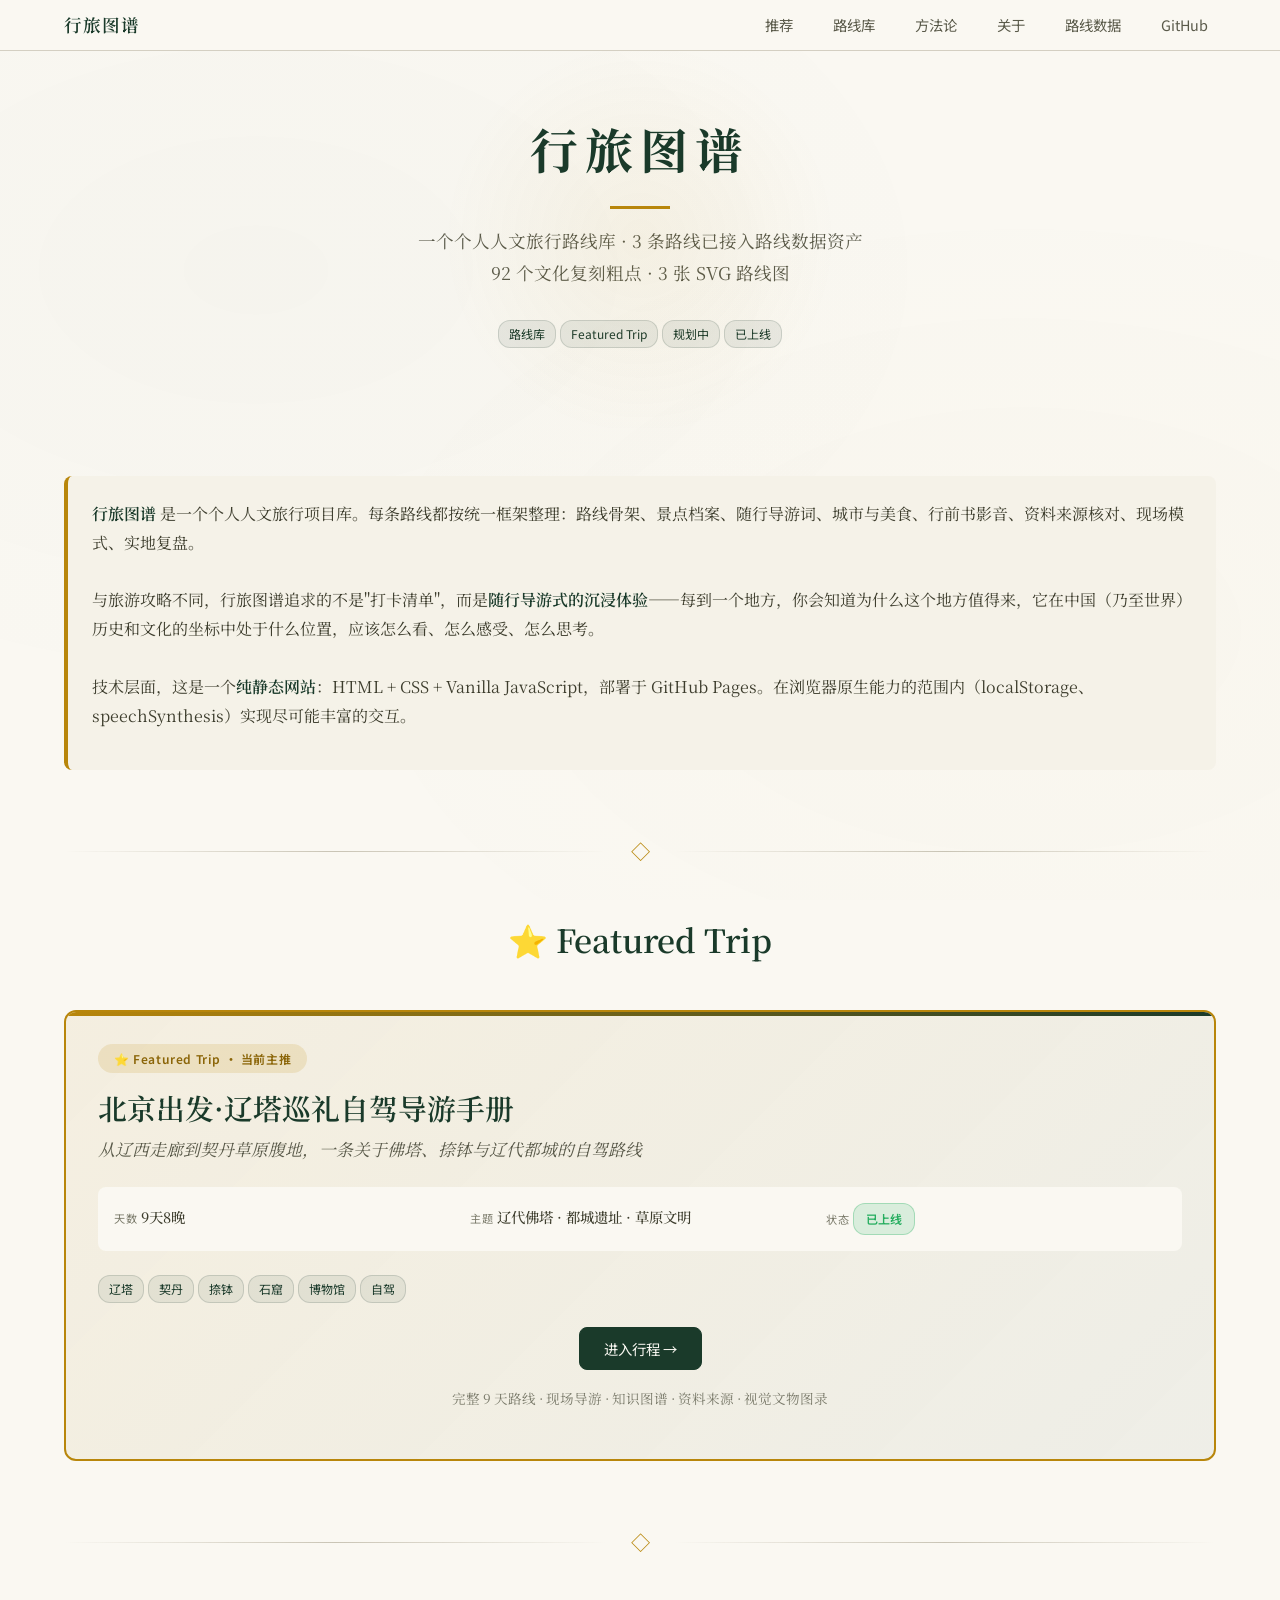
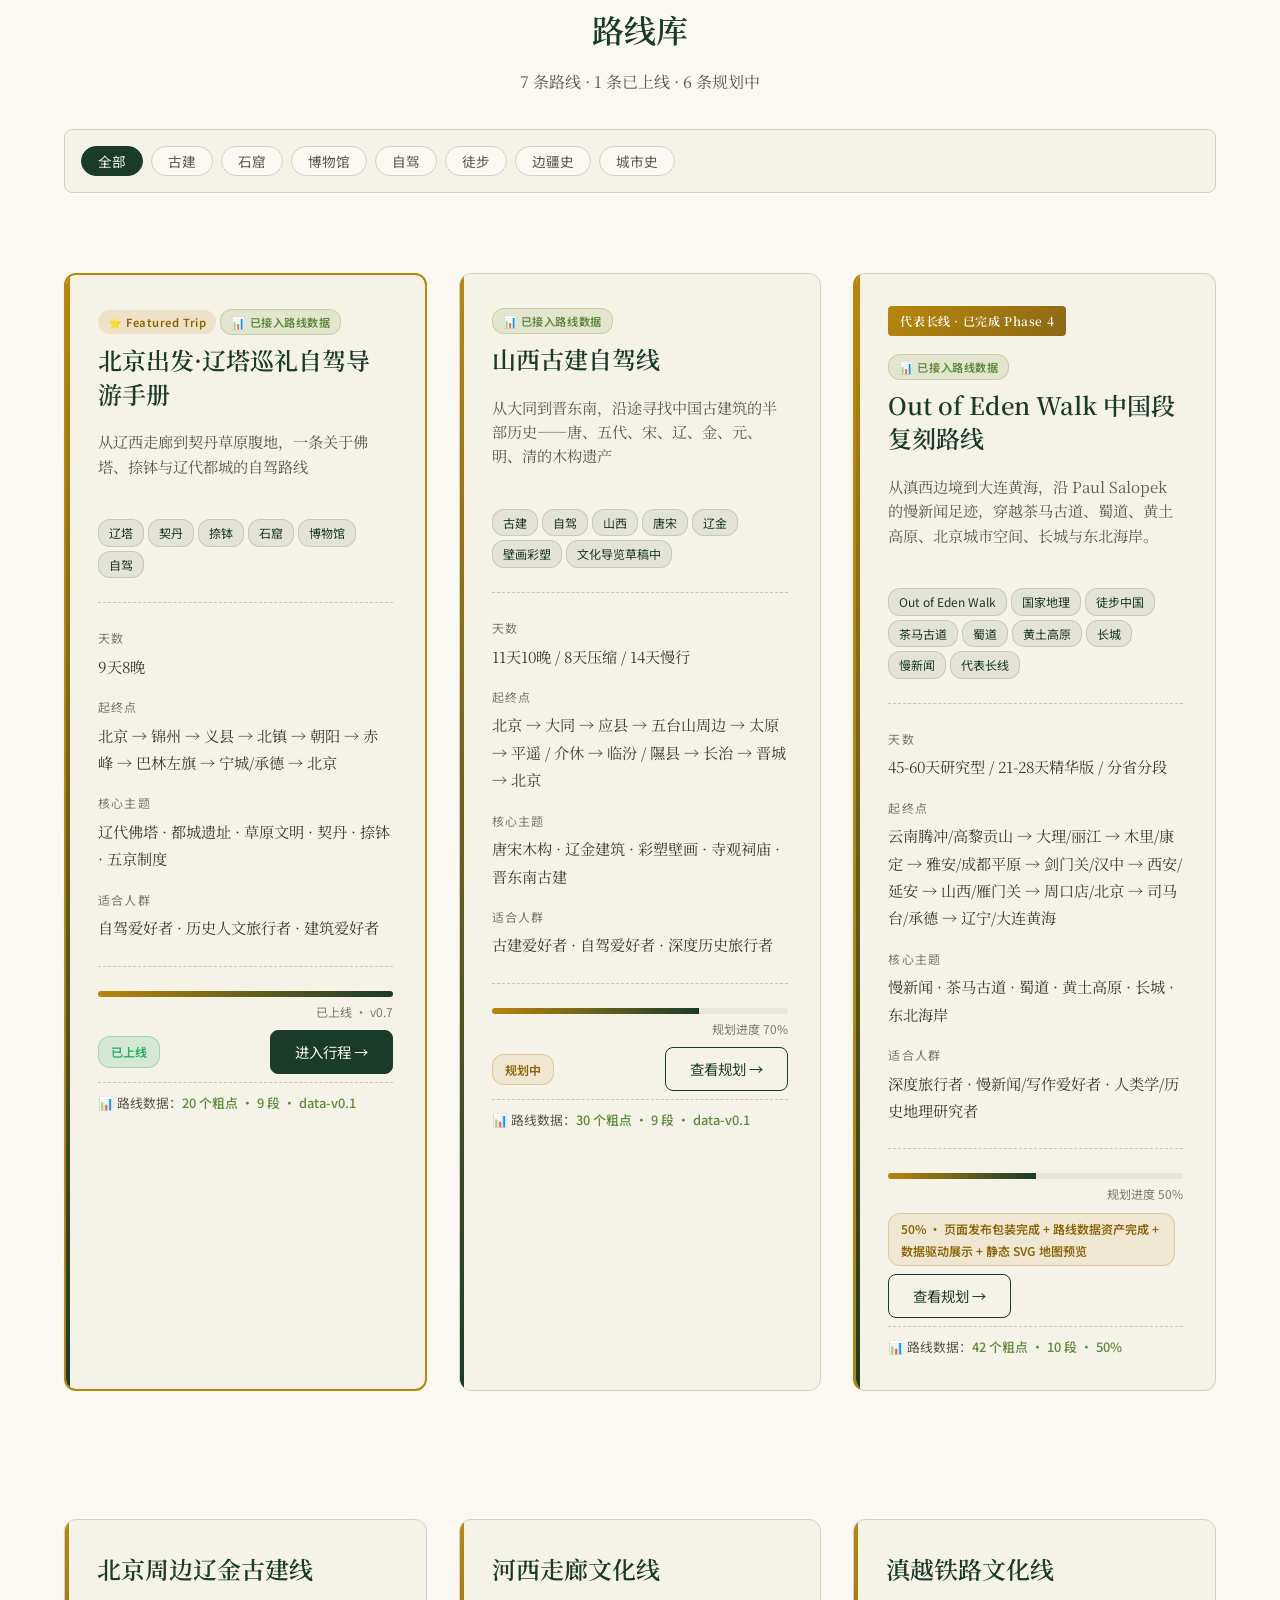
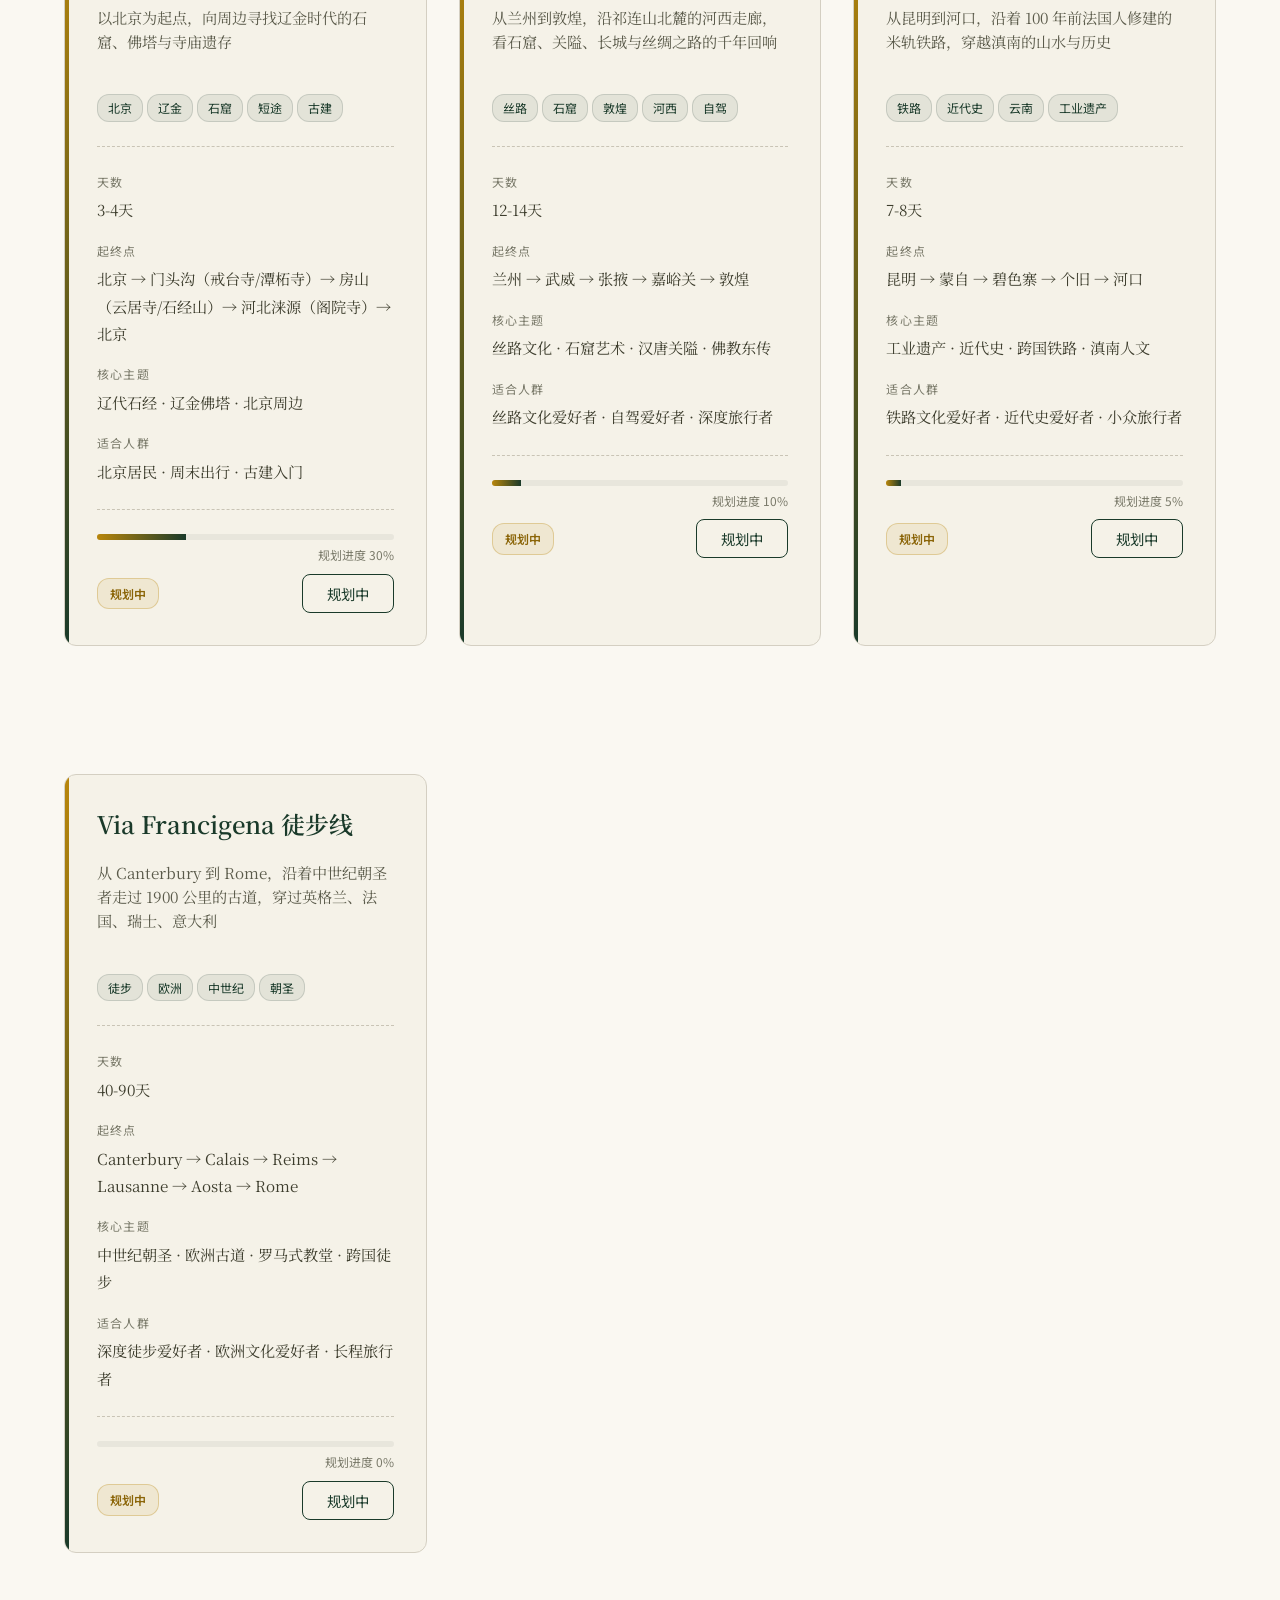
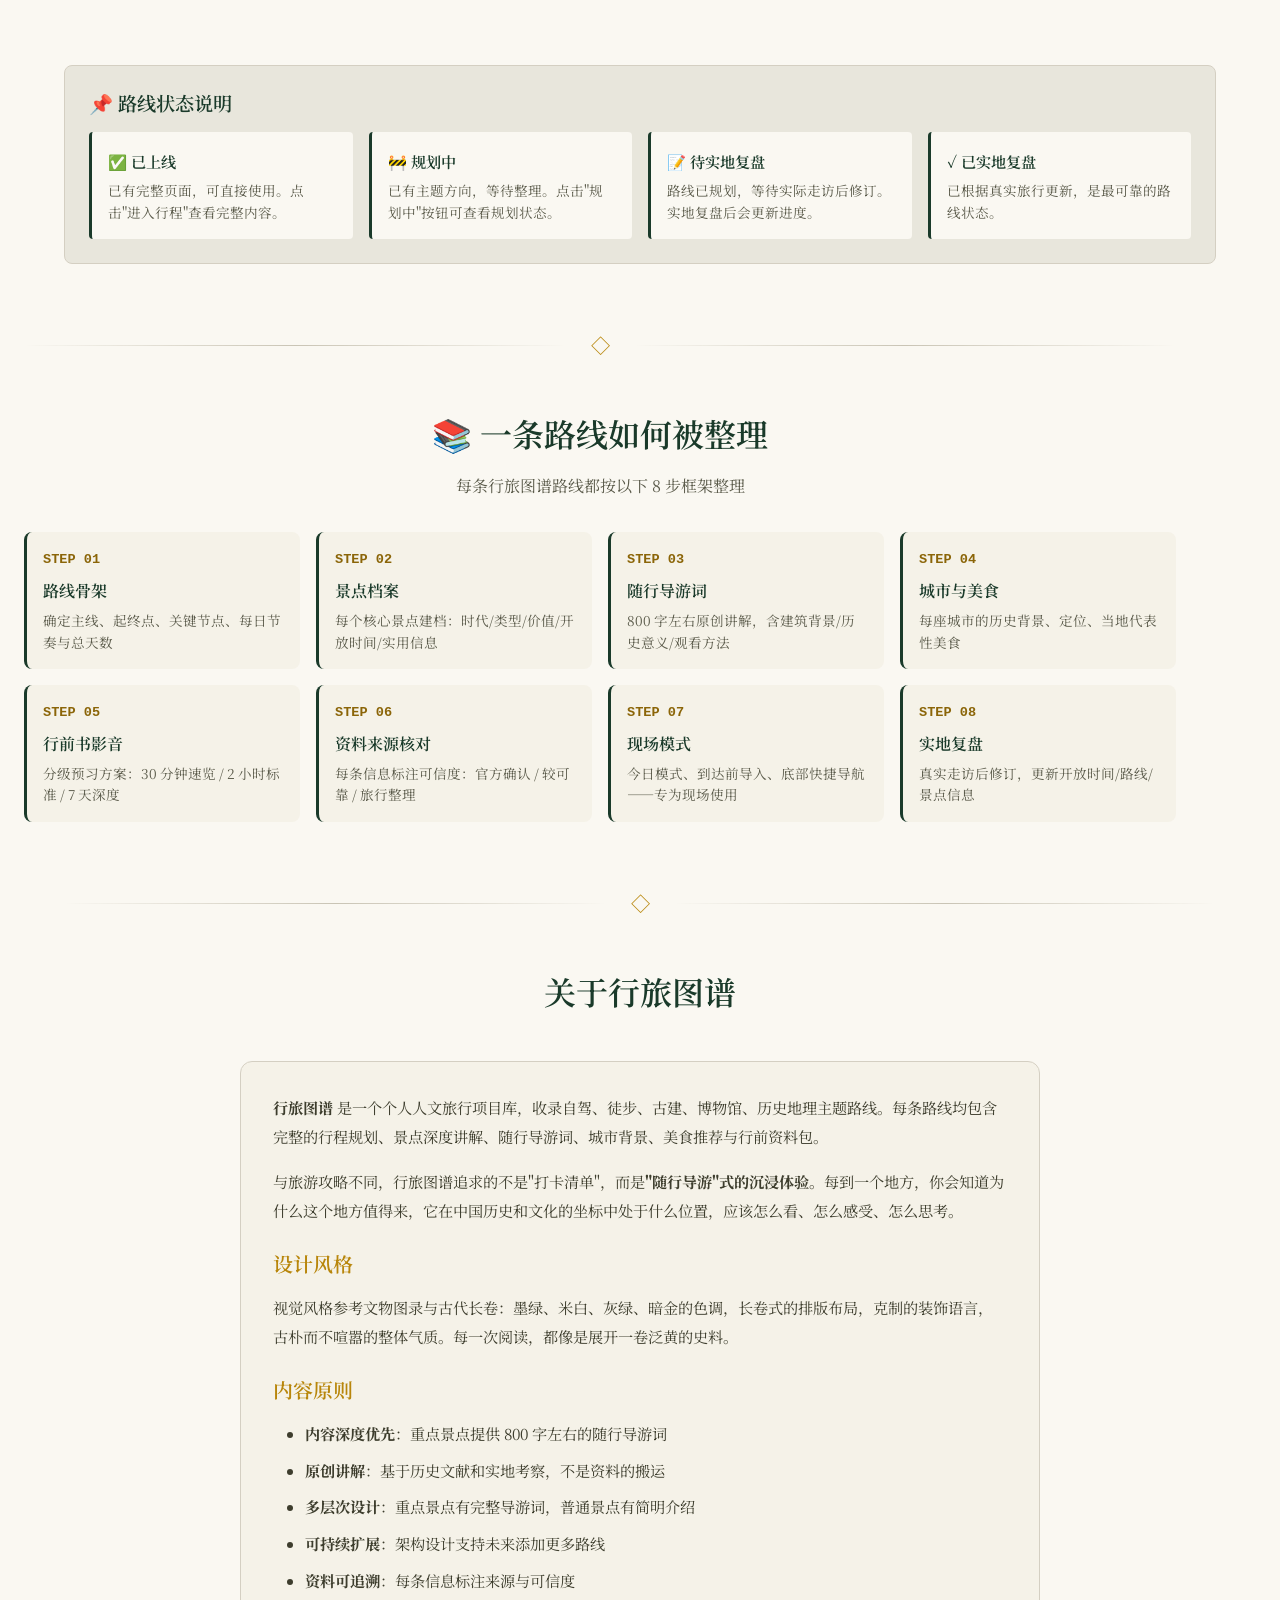
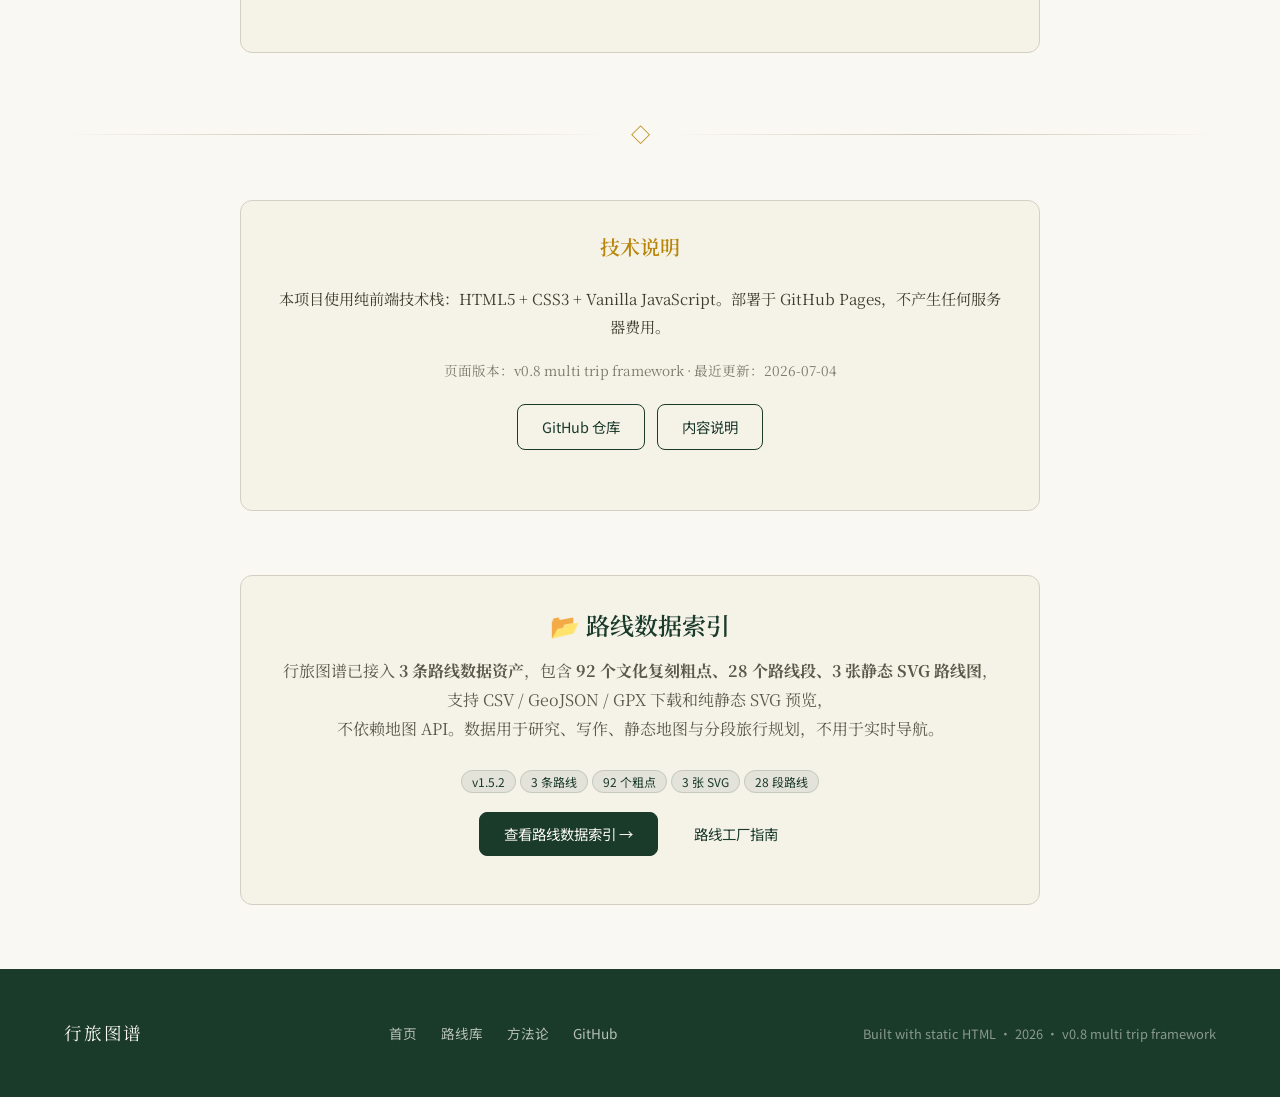
==== commit bcc8ca76: "Add route SEO, OG assets and preview images Phase 12 · v1.5.2 · Route SEO, OG Assets and Preview Ima" ====
--- a/index.html
+++ b/index.html
@@ -3,15 +3,27 @@
 <head>
   <meta charset="UTF-8">
   <meta name="viewport" content="width=device-width, initial-scale=1.0">
-  <meta name="description" content="行旅图谱 - 为自驾、徒步、古建、博物馆与历史地理旅行准备的个人导游手册库。v1.5.0 接入 3 条路线数据资产、92 个文化复刻粗点、3 张静态 SVG 路线图。">
+  <title>行旅图谱 · Culture Roadtrip Atlas · 人文旅行路线数据资产库</title>
+  <meta name="description" content="行旅图谱 - 为自驾、徒步、古建、博物馆与历史地理旅行准备的个人导游手册库。v1.5.2 接入 3 条路线数据资产、92 个文化复刻粗点、3 张静态 SVG 路线图。">
   <meta name="author" content="Xin Conan">
-  <meta name="keywords" content="行旅图谱, 人文旅行, 自驾路线, 辽塔巡礼, 山西古建, 历史地理, 古建筑, 博物馆, 旅行规划">
+  <meta name="keywords" content="行旅图谱, Culture Roadtrip Atlas, 人文旅行, 自驾路线, 辽塔巡礼, 山西古建, Out of Eden Walk, Paul Salopek, 历史地理, 古建筑, 博物馆, 旅行规划">
+  <link rel="canonical" href="https://conanxin.github.io/culture-roadtrip-atlas/">
   <meta property="og:title" content="行旅图谱 · Culture Roadtrip Atlas">
-  <meta property="og:description" content="为自驾、徒步、古建、博物馆与历史地理旅行准备的个人导游手册库。">
+  <meta property="og:description" content="为自驾、徒步、古建、博物馆与历史地理旅行准备的个人导游手册库。v1.5.2 接入 3 条路线数据资产、92 个文化复刻粗点、3 张静态 SVG 路线图。">
   <meta property="og:type" content="website">
   <meta property="og:url" content="https://conanxin.github.io/culture-roadtrip-atlas/">
-  <title>行旅图谱 · Culture Roadtrip Atlas</title>
-  <link rel="preconnect" href="https://fonts.googleapis.com">
+  <meta property="og:site_name" content="行旅图谱 · Culture Roadtrip Atlas">
+  <meta property="og:locale" content="zh_CN">
+  <meta property="og:image" content="https://conanxin.github.io/culture-roadtrip-atlas/assets/img/og/site-og.svg">
+  <meta property="og:image:width" content="1200">
+  <meta property="og:image:height" content="630">
+  <meta property="og:image:alt" content="行旅图谱 · Culture Roadtrip Atlas">
+  <meta name="twitter:card" content="summary_large_image">
+  <meta name="twitter:title" content="行旅图谱 · Culture Roadtrip Atlas">
+  <meta name="twitter:description" content="为自驾、徒步、古建、博物馆与历史地理旅行准备的个人导游手册库。v1.5.2 接入 3 条路线数据资产、92 个文化复刻粗点、3 张静态 SVG 路线图。">
+  <meta name="twitter:image" content="https://conanxin.github.io/culture-roadtrip-atlas/assets/img/og/site-og.svg">
+  <meta name="theme-color" content="#2e4f4f">
+  
   <link rel="preconnect" href="https://fonts.gstatic.com" crossorigin>
   <link href="https://fonts.googleapis.com/css2?family=Noto+Serif+SC:wght@400;600;700&family=Noto+Sans+SC:wght@400;500;600&display=swap" rel="stylesheet">
   <link rel="stylesheet" href="assets/css/styles.css">
@@ -245,7 +257,7 @@
       不依赖地图 API。数据用于研究、写作、静态地图与分段旅行规划，不用于实时导航。
     </p>
     <p style="margin-bottom: var(--space-md);">
-      <span class="trip-tag">v1.5.0</span>
+      <span class="trip-tag">v1.5.2</span>
       <span class="trip-tag">3 条路线</span>
       <span class="trip-tag">92 个粗点</span>
       <span class="trip-tag">3 张 SVG</span>
--- a/assets/css/styles.css
+++ b/assets/css/styles.css
@@ -7795,3 +7795,344 @@
     grid-template-columns: 1fr;
   }
 }
+
+/* ===========================================================
+ * v1.5.1 · Phase 11 · 路线详情页统一数据徽章样式
+ * =========================================================== */
+
+:root {
+  --color-route-badge-full-bg: rgba(107, 142, 35, 0.18);
+  --color-route-badge-full-border: rgba(107, 142, 35, 0.6);
+  --color-route-badge-v01-bg: rgba(212, 167, 75, 0.18);
+  --color-route-badge-v01-border: rgba(212, 167, 75, 0.6);
+  --color-route-badge-planned-bg: rgba(140, 130, 110, 0.16);
+  --color-route-badge-planned-border: rgba(140, 130, 110, 0.5);
+  --color-route-badge-svg-bg: rgba(46, 79, 79, 0.18);
+  --color-route-badge-svg-border: rgba(46, 79, 79, 0.6);
+  --color-route-badge-points-bg: rgba(70, 90, 60, 0.14);
+  --color-route-badge-points-border: rgba(70, 90, 60, 0.5);
+  --color-route-badge-not-nav-bg: rgba(192, 57, 43, 0.14);
+  --color-route-badge-not-nav-border: rgba(192, 57, 43, 0.5);
+  --color-route-badge-cat-long-walk: rgba(70, 90, 60, 0.18);
+  --color-route-badge-cat-roadtrip: rgba(212, 167, 75, 0.18);
+  --color-route-badge-cat-architecture: rgba(46, 79, 79, 0.18);
+}
+
+/* ----- 容器 ----- */
+.route-page-data-panel {
+  margin: var(--space-2xl) auto;
+}
+
+/* ----- 索引卡片顶部“详情页徽章”指示器 (v1.5.1) ----- */
+.route-index-page-badge {
+  display: inline-block;
+  padding: 2px 8px;
+  margin-bottom: var(--space-xs, 6px);
+  background: rgba(46, 79, 79, 0.12);
+  border: 1px solid rgba(46, 79, 79, 0.4);
+  border-radius: 10px;
+  font-size: 0.7rem;
+  color: #2e4f4f;
+  font-weight: 500;
+}
+
+/* ----- 头部 ----- */
+.route-page-data-header {
+  text-align: center;
+  margin-bottom: var(--space-lg);
+}
+.route-page-data-title {
+  font-family: serif;
+  font-weight: 600;
+  font-size: 1.4rem;
+  margin-bottom: var(--space-sm);
+  color: var(--color-text-primary, #2d3a2a);
+}
+.route-page-data-badges {
+  display: flex;
+  flex-wrap: wrap;
+  gap: var(--space-xs, 6px);
+  justify-content: center;
+  align-items: center;
+}
+
+/* ----- 徽章 ----- */
+.route-page-data-badge {
+  display: inline-block;
+  padding: 4px 10px;
+  border-radius: 12px;
+  font-size: 0.78rem;
+  font-weight: 500;
+  line-height: 1.4;
+  border: 1px solid transparent;
+  white-space: nowrap;
+}
+.route-page-data-badge-full {
+  background: var(--color-route-badge-full-bg);
+  border-color: var(--color-route-badge-full-border);
+  color: #4a5e30;
+}
+.route-page-data-badge-v01 {
+  background: var(--color-route-badge-v01-bg);
+  border-color: var(--color-route-badge-v01-border);
+  color: #8a6a2c;
+}
+.route-page-data-badge-planned {
+  background: var(--color-route-badge-planned-bg);
+  border-color: var(--color-route-badge-planned-border);
+  color: #5a5448;
+}
+.route-page-data-badge-svg {
+  background: var(--color-route-badge-svg-bg);
+  border-color: var(--color-route-badge-svg-border);
+  color: #2e4f4f;
+}
+.route-page-data-badge-points {
+  background: var(--color-route-badge-points-bg);
+  border-color: var(--color-route-badge-points-border);
+  color: #465a3c;
+}
+.route-page-data-badge-segments {
+  background: var(--color-route-badge-points-bg);
+  border-color: var(--color-route-badge-points-border);
+  color: #465a3c;
+}
+.route-page-data-badge-not-nav {
+  background: var(--color-route-badge-not-nav-bg);
+  border-color: var(--color-route-badge-not-nav-border);
+  color: #8a3527;
+}
+.route-page-data-badge-category {
+  font-weight: 500;
+}
+.route-page-data-badge-category-long_walk {
+  background: var(--color-route-badge-cat-long-walk);
+  color: #4a5e30;
+}
+.route-page-data-badge-category-roadtrip {
+  background: var(--color-route-badge-cat-roadtrip);
+  color: #8a6a2c;
+}
+.route-page-data-badge-category-architecture {
+  background: var(--color-route-badge-cat-architecture);
+  color: #2e4f4f;
+}
+
+/* ----- 摘要卡 ----- */
+.route-page-data-summary {
+  margin: var(--space-md) 0;
+  padding: var(--space-md);
+  background: rgba(107, 142, 35, 0.04);
+  border-radius: var(--radius-sm, 6px);
+  border-left: 3px solid rgba(107, 142, 35, 0.5);
+}
+.route-page-data-summary-grid {
+  display: grid;
+  grid-template-columns: repeat(4, 1fr);
+  gap: var(--space-sm, 8px);
+}
+.route-page-data-summary-item {
+  padding: var(--space-xs, 6px);
+}
+.route-page-data-summary-label {
+  font-size: 0.72rem;
+  color: var(--color-text-secondary, #6b7c5f);
+  margin-bottom: 2px;
+}
+.route-page-data-summary-value {
+  font-size: 0.9rem;
+  font-weight: 500;
+  color: var(--color-text-primary, #2d3a2a);
+}
+.route-page-data-summary-text {
+  margin-top: var(--space-sm, 8px);
+  font-size: 0.92rem;
+  line-height: 1.7;
+  color: var(--color-text-primary, #2d3a2a);
+}
+.route-page-data-tags {
+  display: flex;
+  flex-wrap: wrap;
+  gap: 4px;
+  margin-top: var(--space-xs, 6px);
+}
+
+/* ----- 章节小标题 ----- */
+.route-page-data-section-title {
+  font-family: serif;
+  font-weight: 600;
+  font-size: 1.05rem;
+  margin: var(--space-lg) 0 var(--space-sm);
+  color: var(--color-text-primary, #2d3a2a);
+}
+
+/* ----- 下载入口 ----- */
+.route-page-data-actions-wrap {
+  margin-top: var(--space-md);
+}
+.route-page-data-actions {
+  display: flex;
+  flex-wrap: wrap;
+  gap: var(--space-xs, 6px);
+}
+.route-page-data-action {
+  display: inline-flex;
+  align-items: center;
+  gap: 6px;
+  padding: 8px 14px;
+  border-radius: var(--radius-sm, 6px);
+  background: rgba(107, 142, 35, 0.08);
+  border: 1px solid rgba(107, 142, 35, 0.25);
+  color: #3a4a30;
+  font-size: 0.85rem;
+  text-decoration: none;
+  transition: background 0.15s ease;
+}
+.route-page-data-action:hover {
+  background: rgba(107, 142, 35, 0.16);
+}
+.route-page-data-action-icon {
+  font-size: 0.9rem;
+}
+.route-page-data-action-label {
+  font-weight: 500;
+}
+
+/* ----- 数据安全边界提示 ----- */
+.route-page-data-warning {
+  margin-top: var(--space-md);
+  padding: var(--space-md);
+  background: rgba(212, 167, 75, 0.08);
+  border-left: 3px solid rgba(212, 167, 75, 0.6);
+  border-radius: var(--radius-sm, 6px);
+  font-size: 0.85rem;
+  line-height: 1.7;
+  color: #5a4416;
+}
+.route-page-data-warning strong {
+  display: block;
+  margin-bottom: var(--space-xs, 6px);
+  font-size: 0.95rem;
+}
+.route-page-data-warning ul {
+  margin: 0;
+  padding-left: var(--space-md, 16px);
+}
+.route-page-data-warning li {
+  margin: 2px 0;
+}
+
+/* ----- 相关路线 ----- */
+.route-related-section {
+  margin-top: var(--space-lg);
+}
+.route-related-grid {
+  display: grid;
+  grid-template-columns: repeat(2, 1fr);
+  gap: var(--space-md, 12px);
+  margin-top: var(--space-sm, 8px);
+}
+.route-related-card {
+  padding: var(--space-md, 12px);
+  background: rgba(245, 240, 230, 0.5);
+  border-radius: var(--radius-sm, 6px);
+  border: 1px solid rgba(107, 142, 35, 0.15);
+}
+.route-related-badges {
+  display: flex;
+  flex-wrap: wrap;
+  gap: 4px;
+  margin-bottom: var(--space-xs, 6px);
+}
+.route-related-title {
+  font-family: serif;
+  font-weight: 600;
+  font-size: 1.05rem;
+  margin: var(--space-xs, 6px) 0;
+  color: var(--color-text-primary, #2d3a2a);
+}
+.route-related-summary {
+  font-size: 0.85rem;
+  line-height: 1.6;
+  color: var(--color-text-secondary, #5a6a4f);
+  margin: 0 0 var(--space-xs, 6px);
+}
+.route-related-tags {
+  display: flex;
+  flex-wrap: wrap;
+  gap: 4px;
+  margin-bottom: var(--space-xs, 6px);
+}
+.route-related-tag {
+  display: inline-block;
+  padding: 2px 8px;
+  background: rgba(107, 142, 35, 0.1);
+  border-radius: 10px;
+  font-size: 0.72rem;
+  color: #465a3c;
+}
+.route-related-tag-region {
+  background: rgba(46, 79, 79, 0.1);
+  color: #2e4f4f;
+}
+.route-related-actions {
+  display: flex;
+  gap: var(--space-xs, 6px);
+  margin-top: var(--space-xs, 6px);
+}
+.route-related-empty {
+  padding: var(--space-md, 12px);
+  text-align: center;
+  color: var(--color-text-secondary, #6b7c5f);
+  font-size: 0.85rem;
+}
+
+/* ----- fallback ----- */
+.route-page-data-fallback {
+  padding: var(--space-md, 12px);
+  text-align: center;
+  color: var(--color-text-secondary, #6b7c5f);
+  font-size: 0.9rem;
+  line-height: 1.6;
+}
+
+/* ----- 移动端 ----- */
+@media (max-width: 768px) {
+  .route-page-data-summary-grid {
+    grid-template-columns: repeat(2, 1fr);
+  }
+  .route-related-grid {
+    grid-template-columns: 1fr;
+  }
+  .route-page-data-actions {
+    flex-direction: column;
+    align-items: stretch;
+  }
+  .route-page-data-action {
+    justify-content: center;
+  }
+}
+
+/* ----- v1.5.2 SEO 共享文本 (Phase 12) ----- */
+.route-share-summary {
+  font-size: 0.95rem;
+  color: var(--color-text-secondary, #5a5550);
+  font-style: italic;
+  margin: var(--space-md, 16px) auto;
+  max-width: 760px;
+  padding: 0 var(--space-md, 16px);
+  line-height: 1.7;
+}
+
+/* 屏幕阅读器可读、视觉隐藏（v1.5.2 SEO 共享文本） */
+.sr-only {
+  position: absolute;
+  width: 1px;
+  height: 1px;
+  padding: 0;
+  margin: -1px;
+  overflow: hidden;
+  clip: rect(0, 0, 0, 0);
+  white-space: nowrap;
+  border: 0;
+}
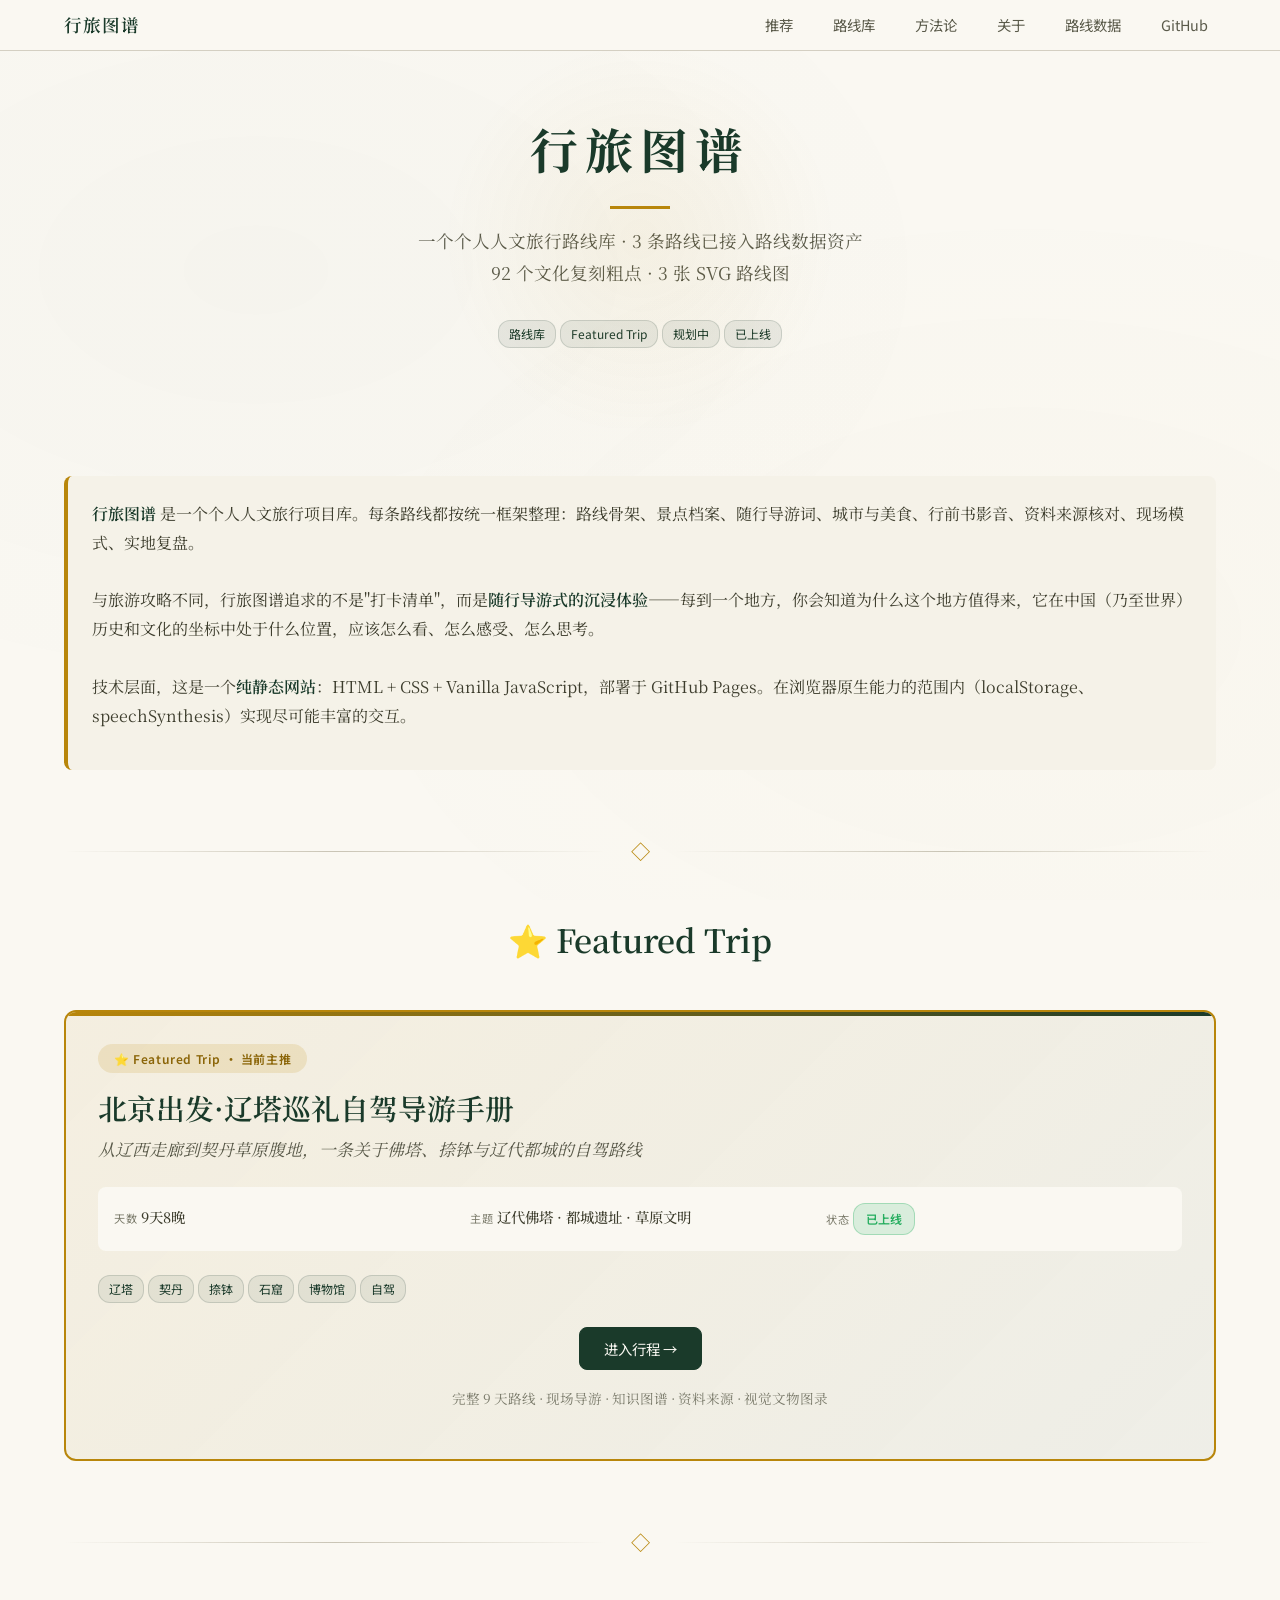
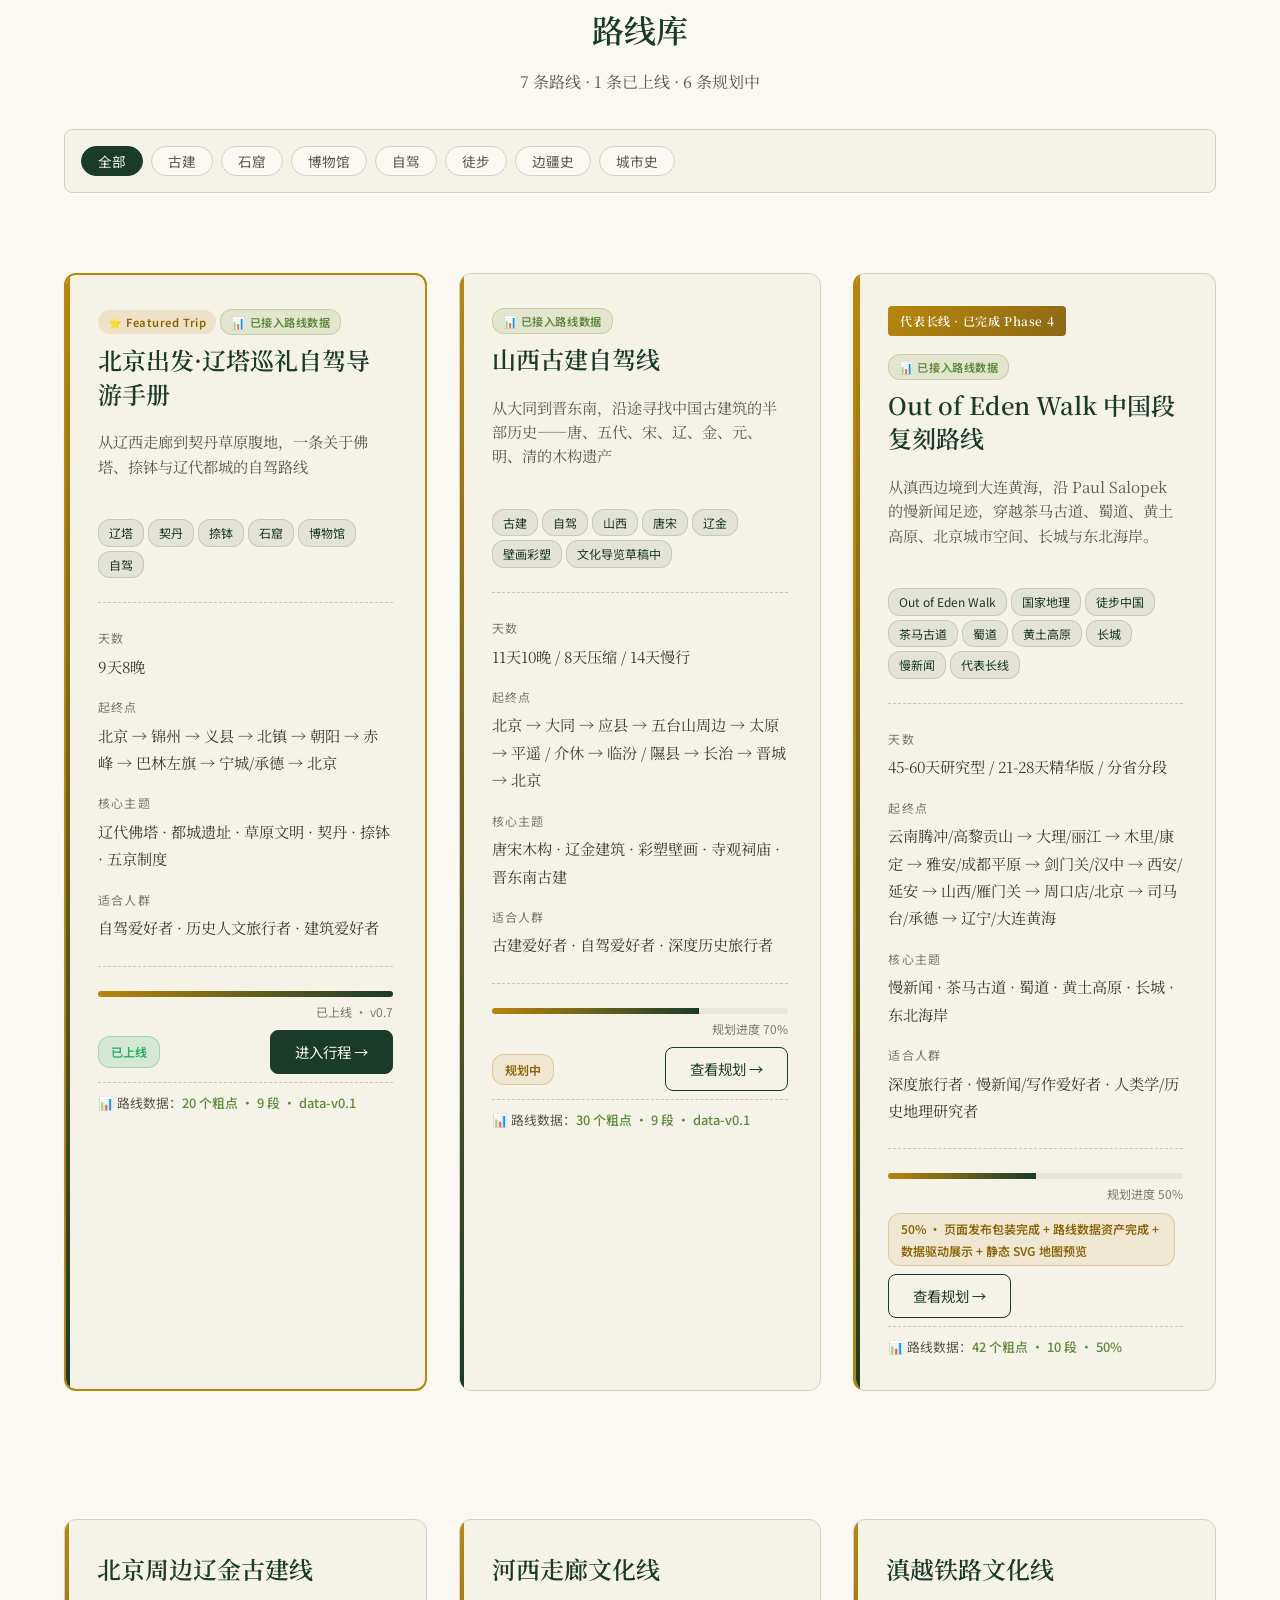
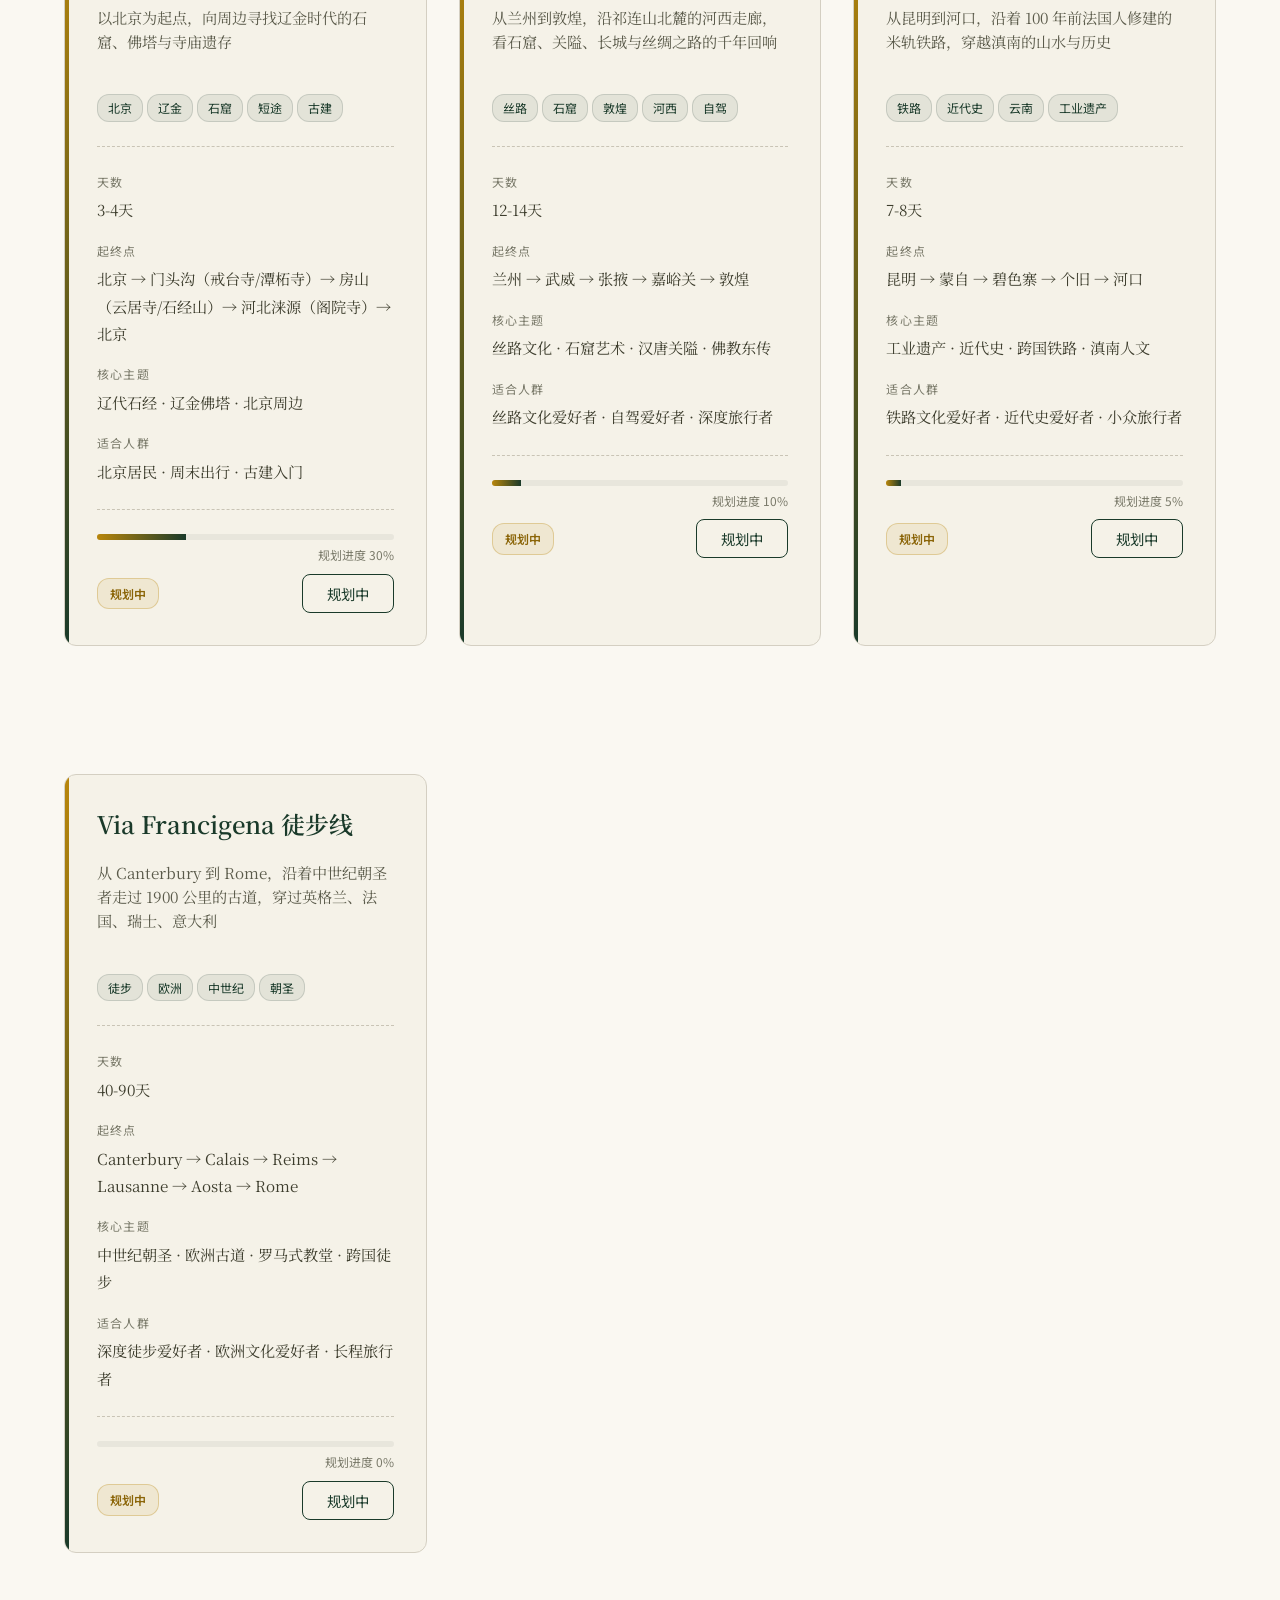
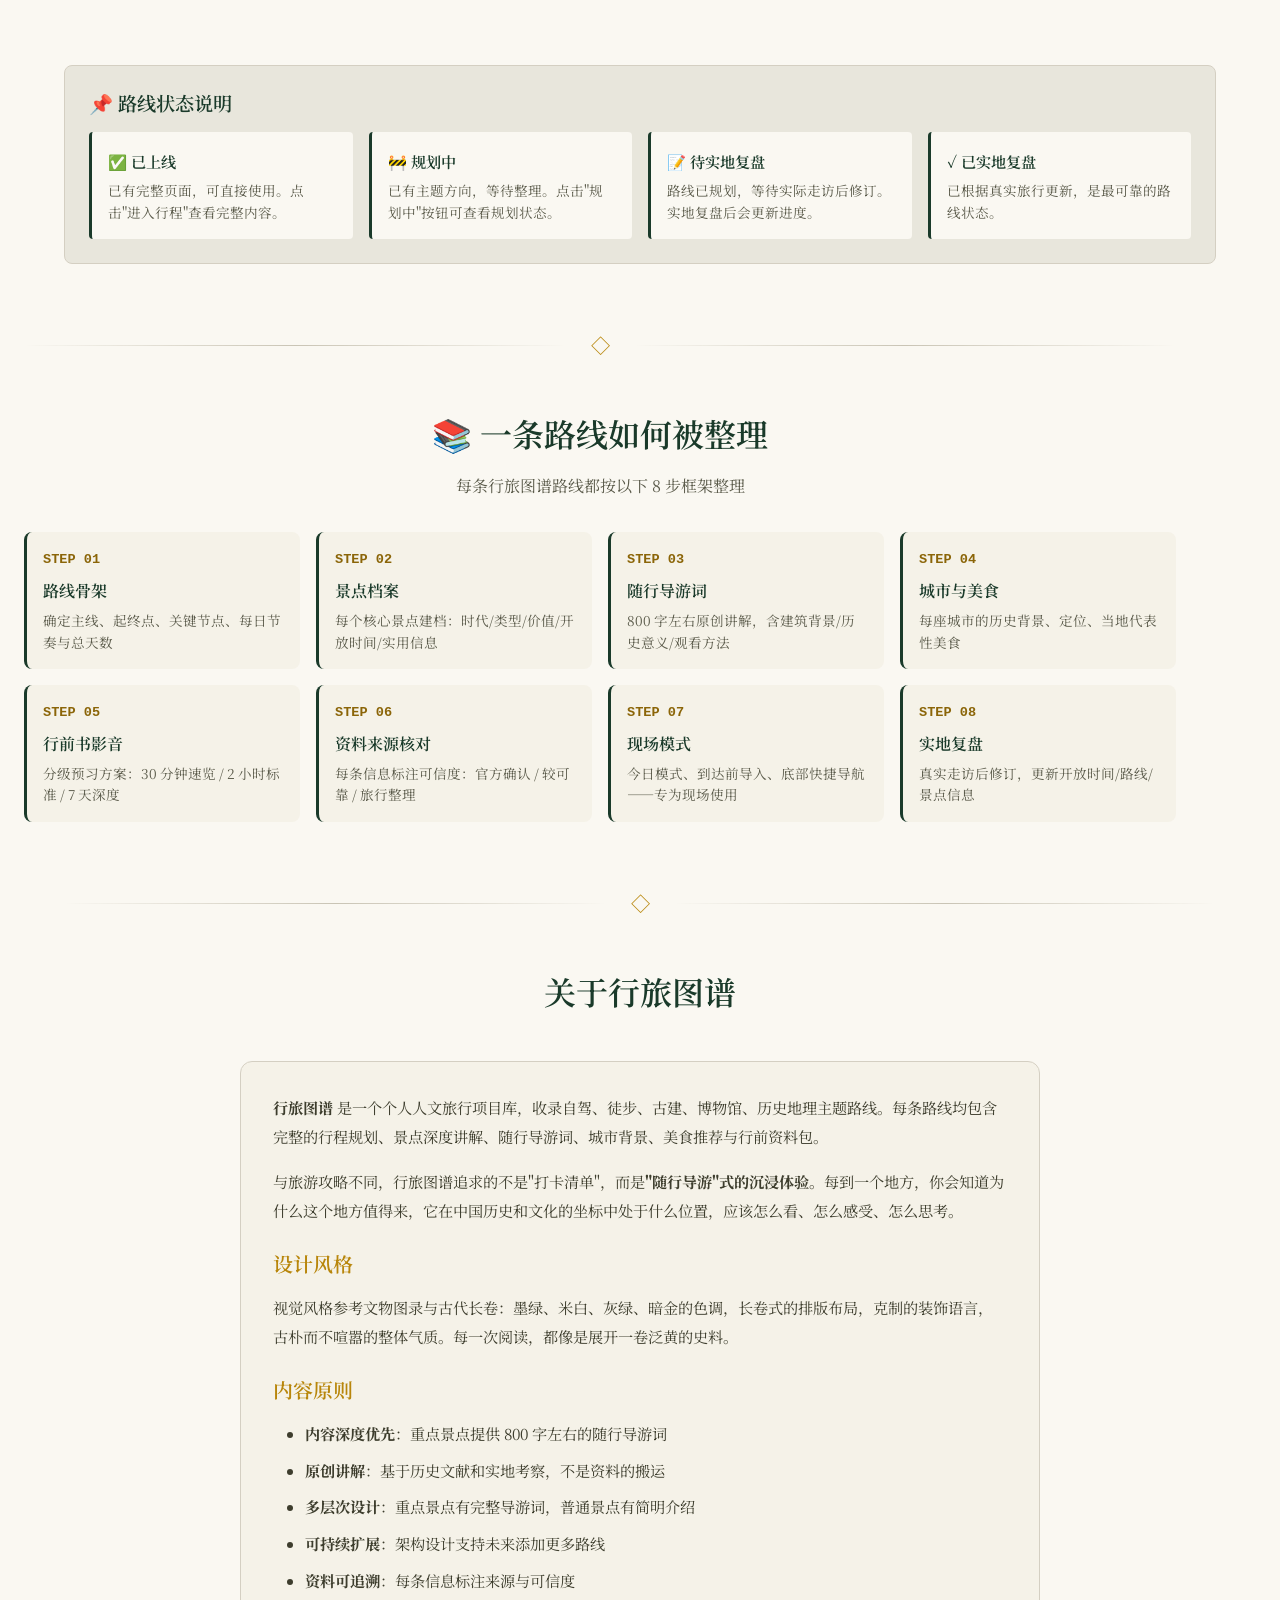
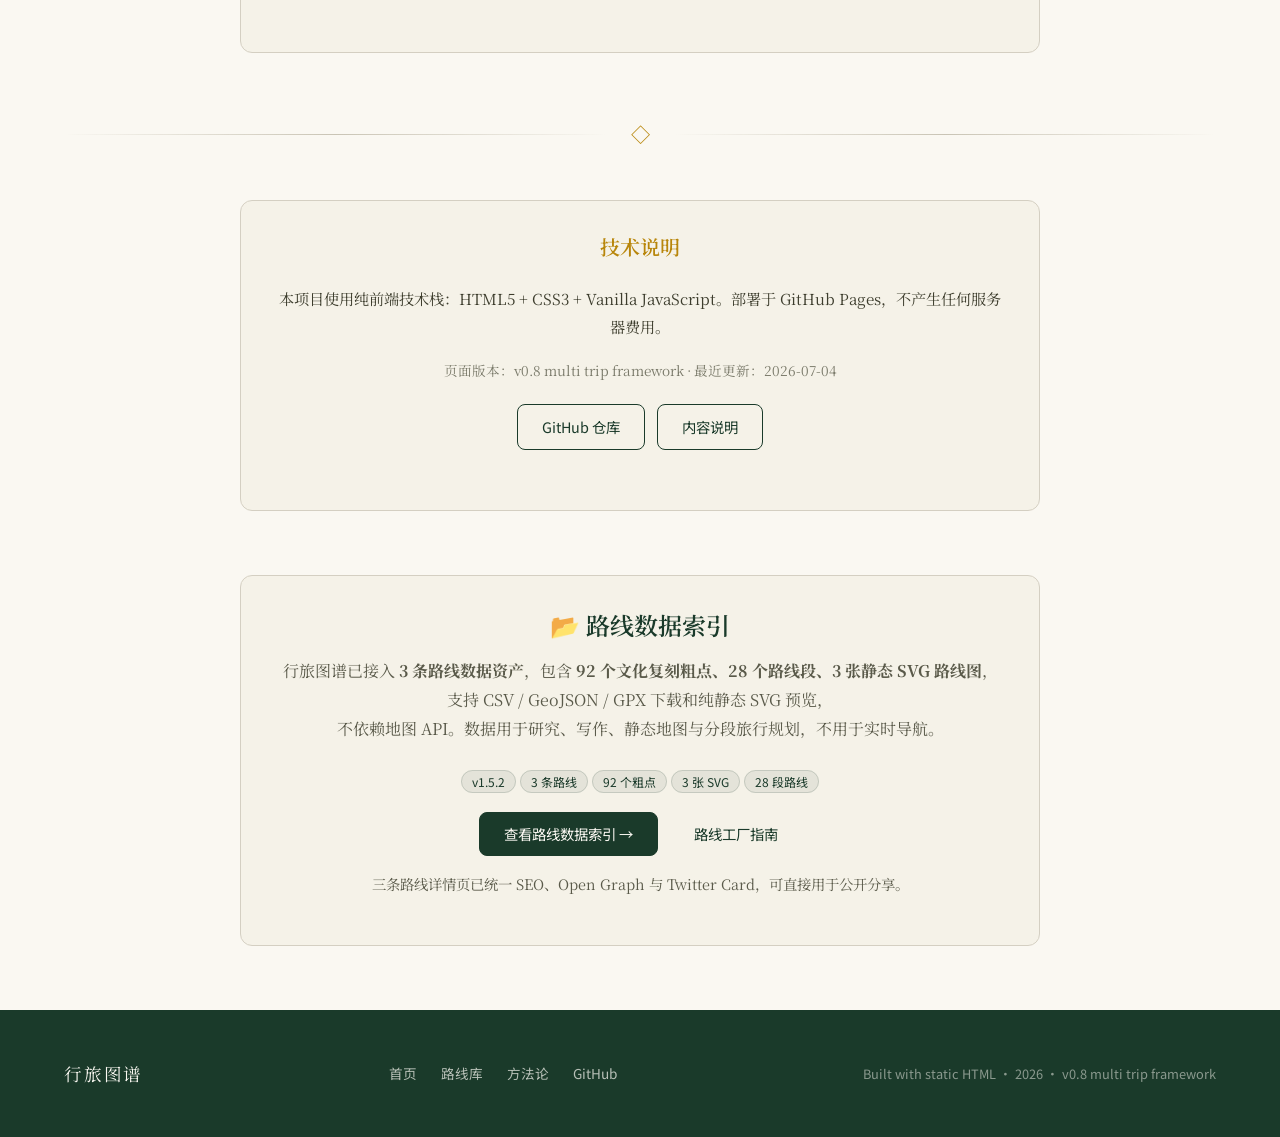
==== commit f1d8e8b3: "docs: add Phase 12 small enhancements (section 12-14) Phase 12 · v1.5.2 补全剩余 spec：  - docs/ROUTE_PAG" ====
--- a/index.html
+++ b/index.html
@@ -267,6 +267,9 @@
       <a href="routes/index.html" class="btn btn-primary">查看路线数据索引 →</a>
       <a href="docs/ROUTE_FACTORY_GUIDE.md" target="_blank" class="btn btn-secondary" style="margin-left: var(--space-sm);">路线工厂指南</a>
     </p>
+    <p style="color: var(--color-text-secondary); font-size: 0.9rem; margin-top: var(--space-md); line-height: 1.7;">
+      三条路线详情页已统一 SEO、Open Graph 与 Twitter Card，可直接用于公开分享。
+    </p>
   </div>
 </section>
 
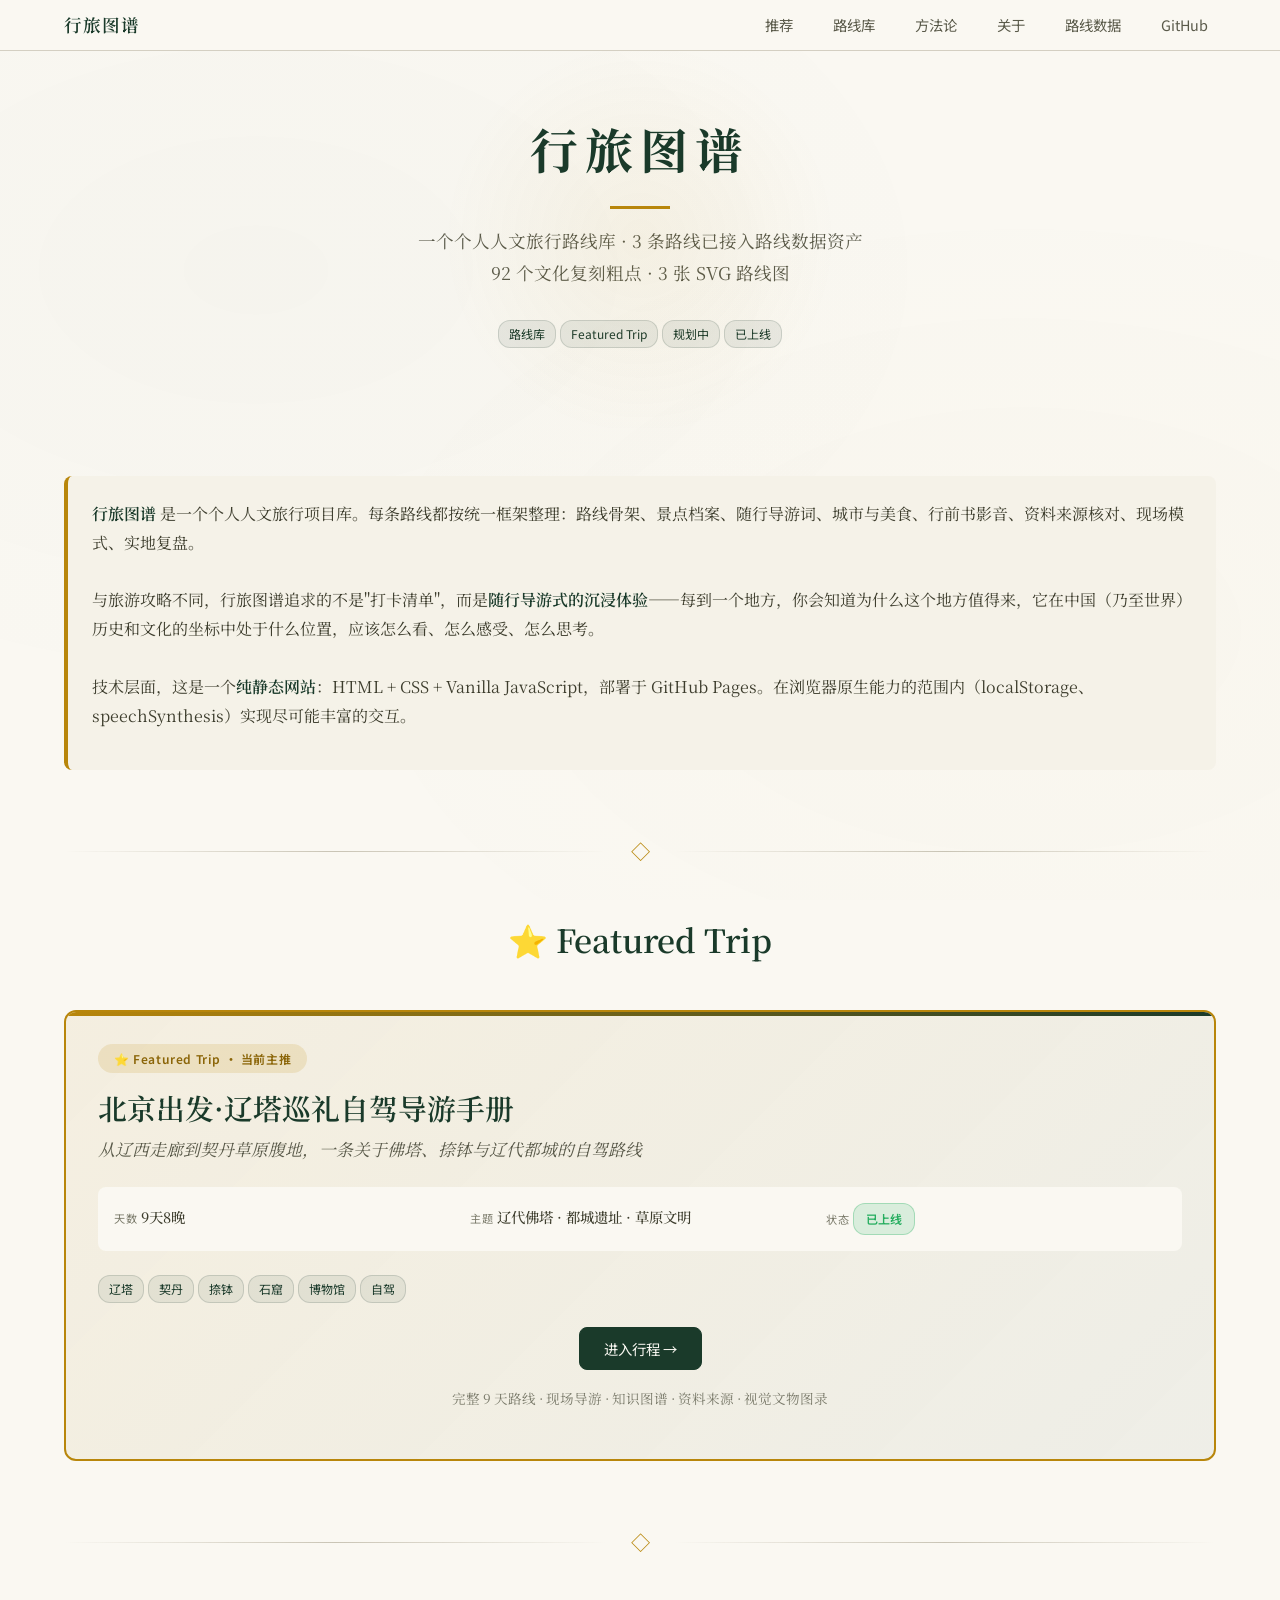
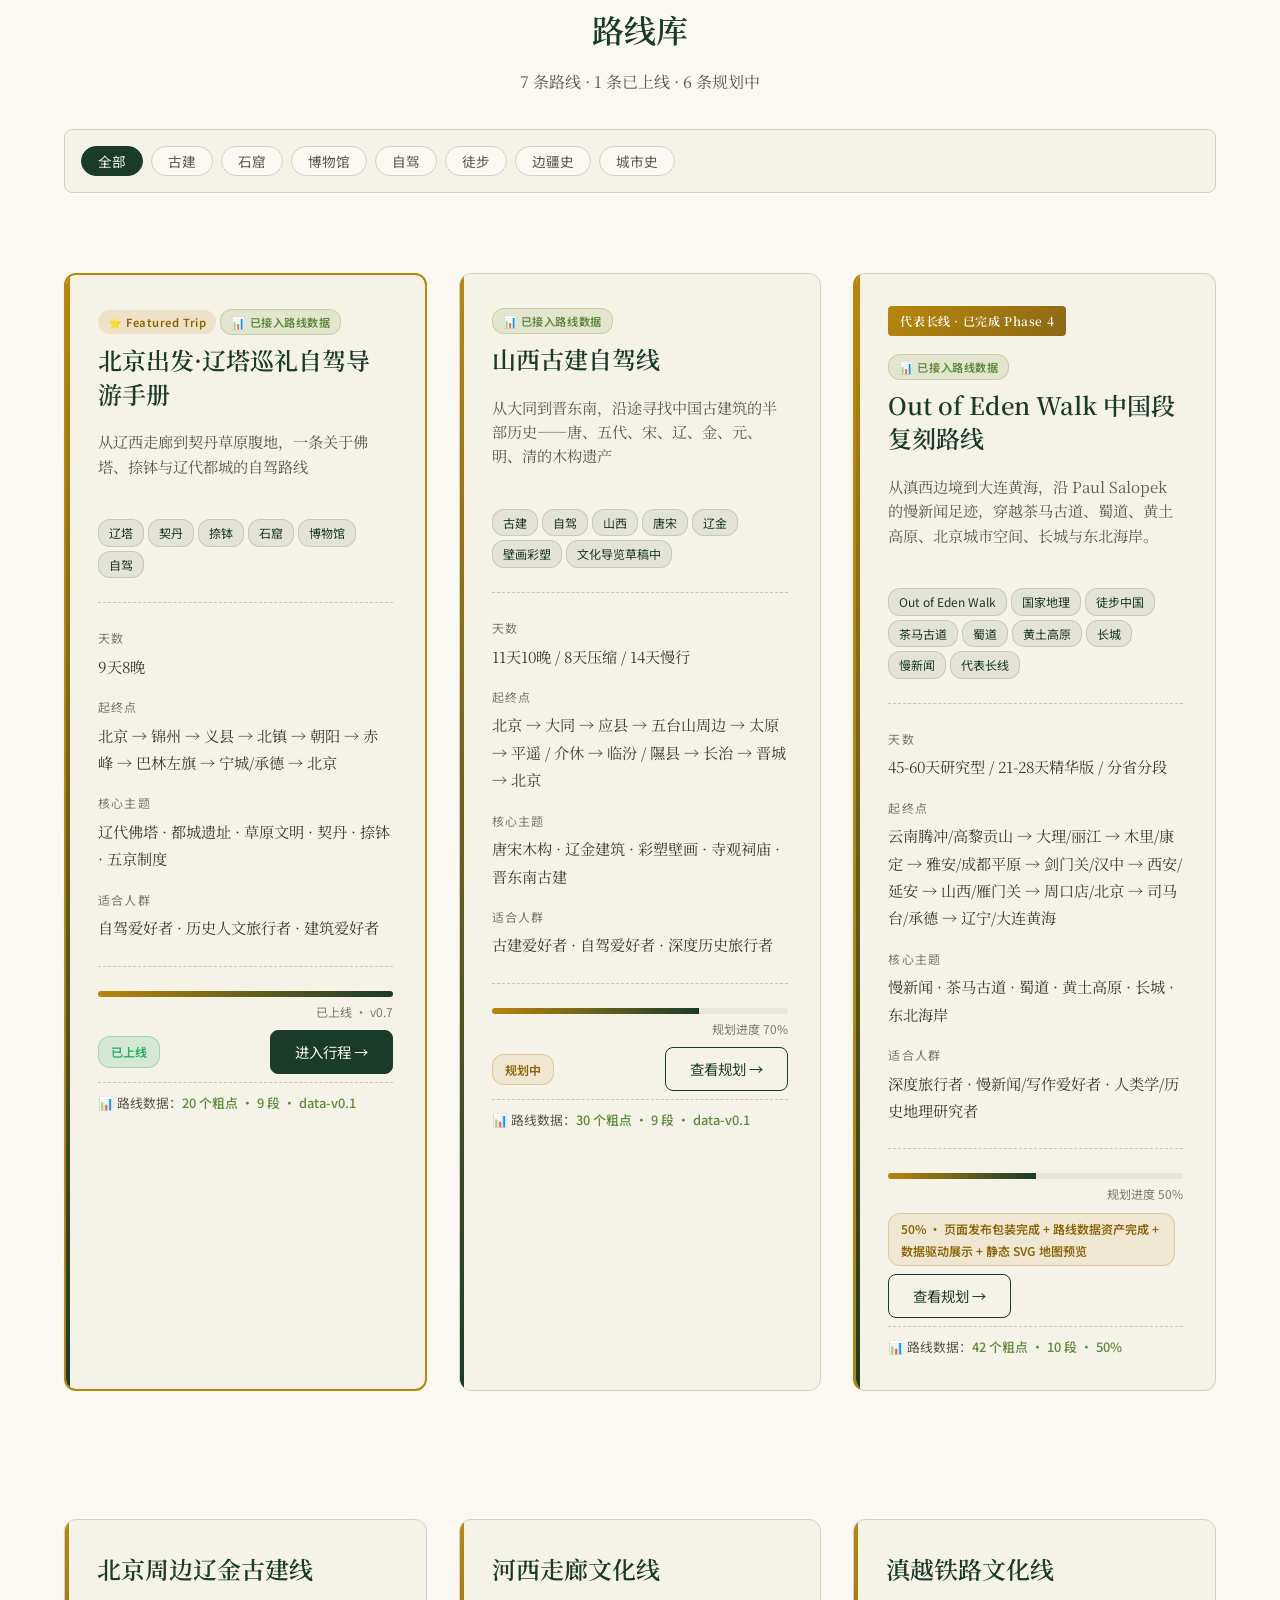
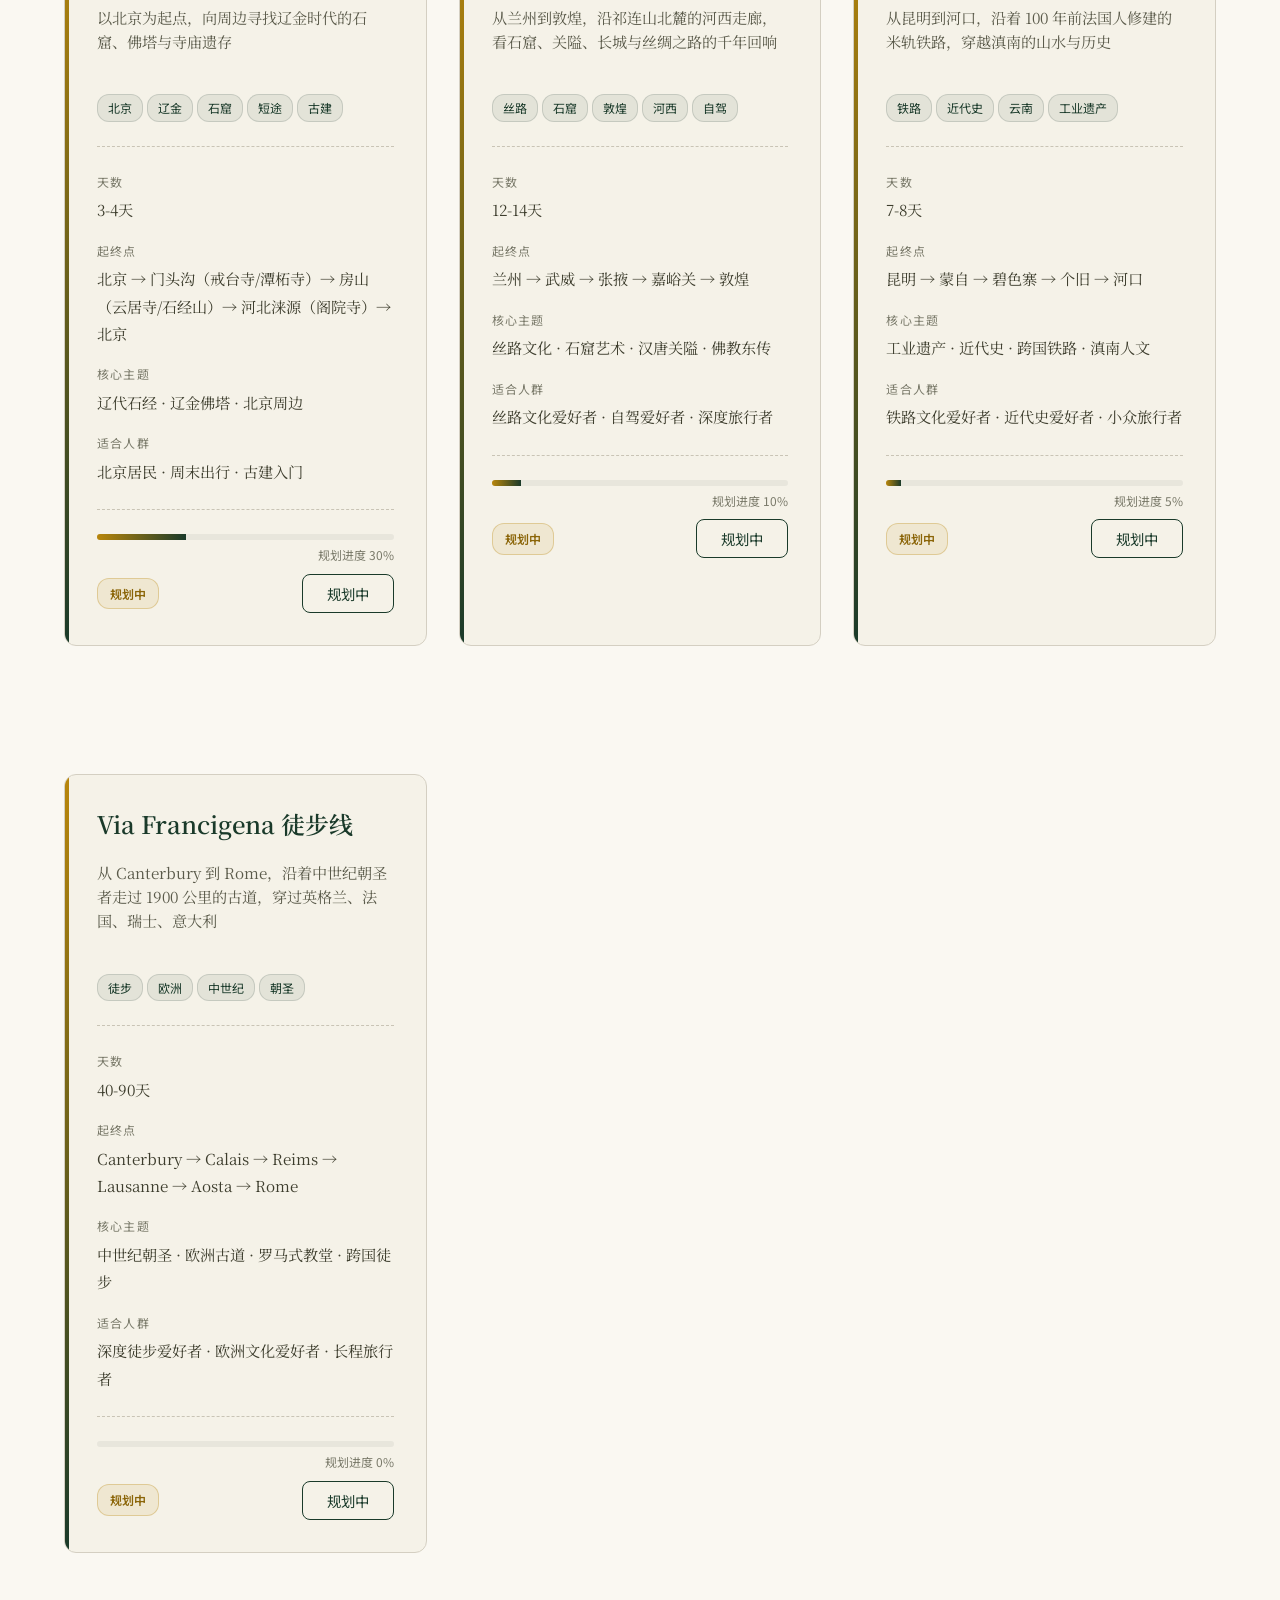
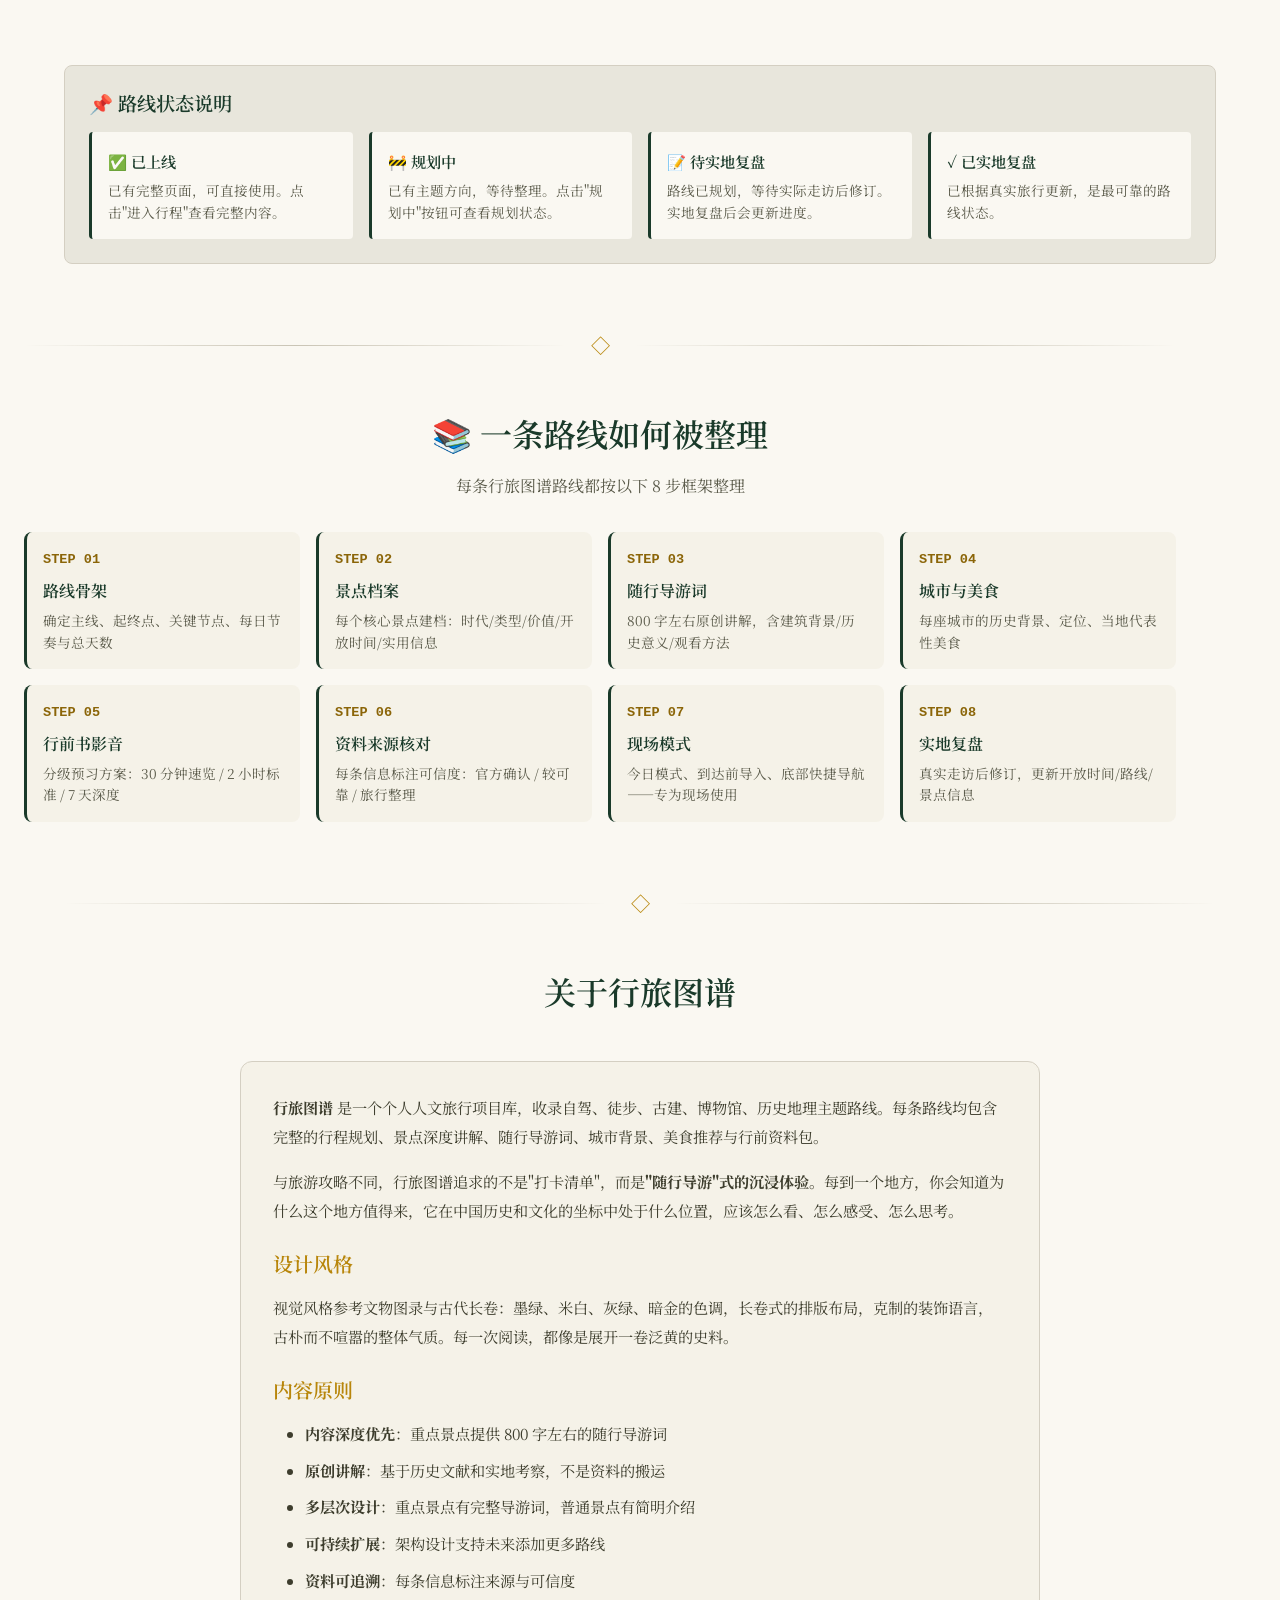
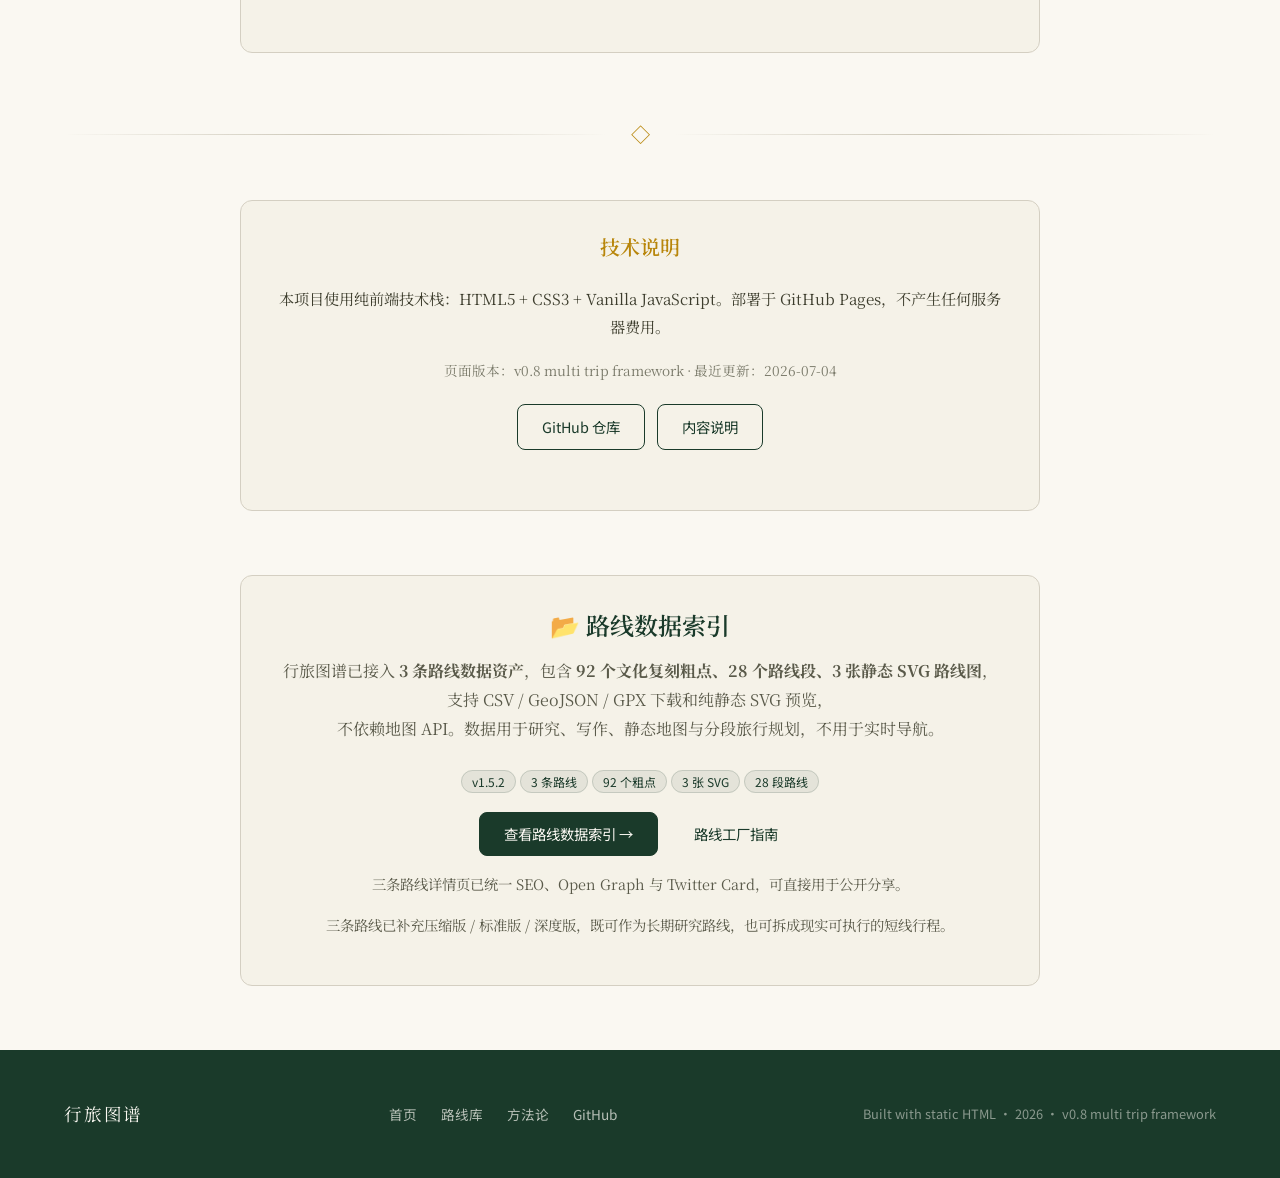
==== commit 87183c4f: "Optimize route itineraries for three routes v1.5.3 · Route Itinerary Optimization Sprint 1  - OEDW 增" ====
--- a/index.html
+++ b/index.html
@@ -270,6 +270,9 @@
     <p style="color: var(--color-text-secondary); font-size: 0.9rem; margin-top: var(--space-md); line-height: 1.7;">
       三条路线详情页已统一 SEO、Open Graph 与 Twitter Card，可直接用于公开分享。
     </p>
+    <p style="color: var(--color-text-secondary); font-size: 0.9rem; margin-top: var(--space-sm); line-height: 1.7;">
+      三条路线已补充压缩版 / 标准版 / 深度版，既可作为长期研究路线，也可拆成现实可执行的短线行程。
+    </p>
   </div>
 </section>
 
--- a/assets/css/styles.css
+++ b/assets/css/styles.css
@@ -8136,3 +8136,206 @@
   white-space: nowrap;
   border: 0;
 }
+
+/* ----- v1.5.3 线路优化样式 (Phase 13 Sprint 1) ----- */
+.itinerary-optimization-section {
+  margin: var(--space-3xl) auto;
+  max-width: 1100px;
+}
+
+.itinerary-version-grid {
+  display: grid;
+  grid-template-columns: repeat(auto-fit, minmax(280px, 1fr));
+  gap: var(--space-lg, 20px);
+  margin-top: var(--space-lg, 20px);
+}
+
+.itinerary-version-card {
+  background: rgba(255, 255, 255, 0.4);
+  border: 1px solid rgba(46, 79, 79, 0.15);
+  border-left: 4px solid #6b8e23;
+  border-radius: 8px;
+  padding: var(--space-md, 16px) var(--space-lg, 20px);
+}
+
+.itinerary-version-card-itinerary-version-card--compact {
+  border-left-color: #c8a96a;
+}
+
+.itinerary-version-card--standard {
+  border-left-color: #6b8e23;
+}
+
+.itinerary-version-card--deep {
+  border-left-color: #2e4f4f;
+}
+
+.itinerary-version-card h4 {
+  margin: 0 0 var(--space-xs, 8px);
+  color: #2e4f4f;
+  font-size: 1.05rem;
+  font-weight: 700;
+}
+
+.itinerary-version-card p {
+  margin: 0;
+  font-size: 0.92rem;
+  line-height: 1.7;
+  color: #5a5550;
+}
+
+.itinerary-table-wrap {
+  overflow-x: auto;
+  margin-top: var(--space-md, 16px);
+  border: 1px solid rgba(46, 79, 79, 0.15);
+  border-radius: 8px;
+}
+
+.itinerary-table {
+  width: 100%;
+  border-collapse: collapse;
+  font-size: 0.88rem;
+  min-width: 720px;
+}
+
+.itinerary-table th,
+.itinerary-table td {
+  padding: 10px 12px;
+  text-align: left;
+  vertical-align: top;
+  border-bottom: 1px solid rgba(46, 79, 79, 0.08);
+  line-height: 1.55;
+}
+
+.itinerary-table th {
+  background: rgba(46, 79, 79, 0.08);
+  color: #2e4f4f;
+  font-weight: 600;
+  font-size: 0.82rem;
+  letter-spacing: 0.5px;
+}
+
+.itinerary-table tr:last-child td {
+  border-bottom: none;
+}
+
+.itinerary-table tbody tr:nth-child(even) {
+  background: rgba(200, 169, 106, 0.04);
+}
+
+.route-choice-principles {
+  margin-top: var(--space-2xl, 32px);
+  background: rgba(46, 79, 79, 0.04);
+  border-radius: 10px;
+  padding: var(--space-lg, 20px) var(--space-xl, 24px);
+}
+
+.route-choice-card {
+  background: rgba(255, 255, 255, 0.5);
+  border: 1px solid rgba(46, 79, 79, 0.12);
+  border-radius: 8px;
+  padding: var(--space-md, 16px);
+  margin-bottom: var(--space-sm, 10px);
+}
+
+.route-choice-card h4 {
+  margin: 0 0 var(--space-xs, 8px);
+  color: #2e4f4f;
+  font-size: 1rem;
+  font-weight: 700;
+}
+
+.route-choice-card ul {
+  margin: 0;
+  padding-left: 1.2rem;
+  font-size: 0.9rem;
+  line-height: 1.7;
+  color: #5a5550;
+}
+
+.route-cut-list {
+  display: grid;
+  grid-template-columns: repeat(auto-fit, minmax(220px, 1fr));
+  gap: var(--space-sm, 10px);
+  margin-top: var(--space-sm, 10px);
+}
+
+.route-cut-list-item {
+  background: rgba(46, 79, 79, 0.06);
+  border-radius: 6px;
+  padding: var(--space-xs, 8px) var(--space-sm, 12px);
+  font-size: 0.88rem;
+  line-height: 1.6;
+}
+
+.route-cut-list-item strong {
+  color: #2e4f4f;
+  display: block;
+  margin-bottom: 2px;
+  font-size: 0.85rem;
+}
+
+.route-intensity-badge {
+  display: inline-block;
+  padding: 2px 8px;
+  border-radius: 10px;
+  font-size: 0.78rem;
+  font-weight: 600;
+  letter-spacing: 0.3px;
+}
+
+.route-intensity-low {
+  background: rgba(107, 142, 35, 0.18);
+  color: #4a6320;
+}
+
+.route-intensity-medium {
+  background: rgba(200, 169, 106, 0.22);
+  color: #7a5e1c;
+}
+
+.route-intensity-high {
+  background: rgba(180, 60, 40, 0.16);
+  color: #8a2818;
+}
+
+.short-line-card {
+  background: rgba(255, 255, 255, 0.45);
+  border: 1px solid rgba(46, 79, 79, 0.12);
+  border-radius: 8px;
+  padding: var(--space-md, 16px) var(--space-lg, 20px);
+  margin-bottom: var(--space-md, 16px);
+}
+
+.short-line-card h4 {
+  margin: 0 0 var(--space-xs, 8px);
+  color: #2e4f4f;
+  font-size: 1.05rem;
+}
+
+.short-line-card-grid {
+  display: grid;
+  grid-template-columns: repeat(auto-fit, minmax(180px, 1fr));
+  gap: var(--space-xs, 8px);
+  margin-top: var(--space-sm, 10px);
+  font-size: 0.88rem;
+  line-height: 1.55;
+  color: #5a5550;
+}
+
+.short-line-card-grid div strong {
+  color: #2e4f4f;
+  display: block;
+  margin-bottom: 2px;
+  font-size: 0.82rem;
+  font-weight: 600;
+}
+
+@media (max-width: 640px) {
+  .itinerary-version-grid {
+    grid-template-columns: 1fr;
+  }
+  .itinerary-table {
+    font-size: 0.82rem;
+  }
+}
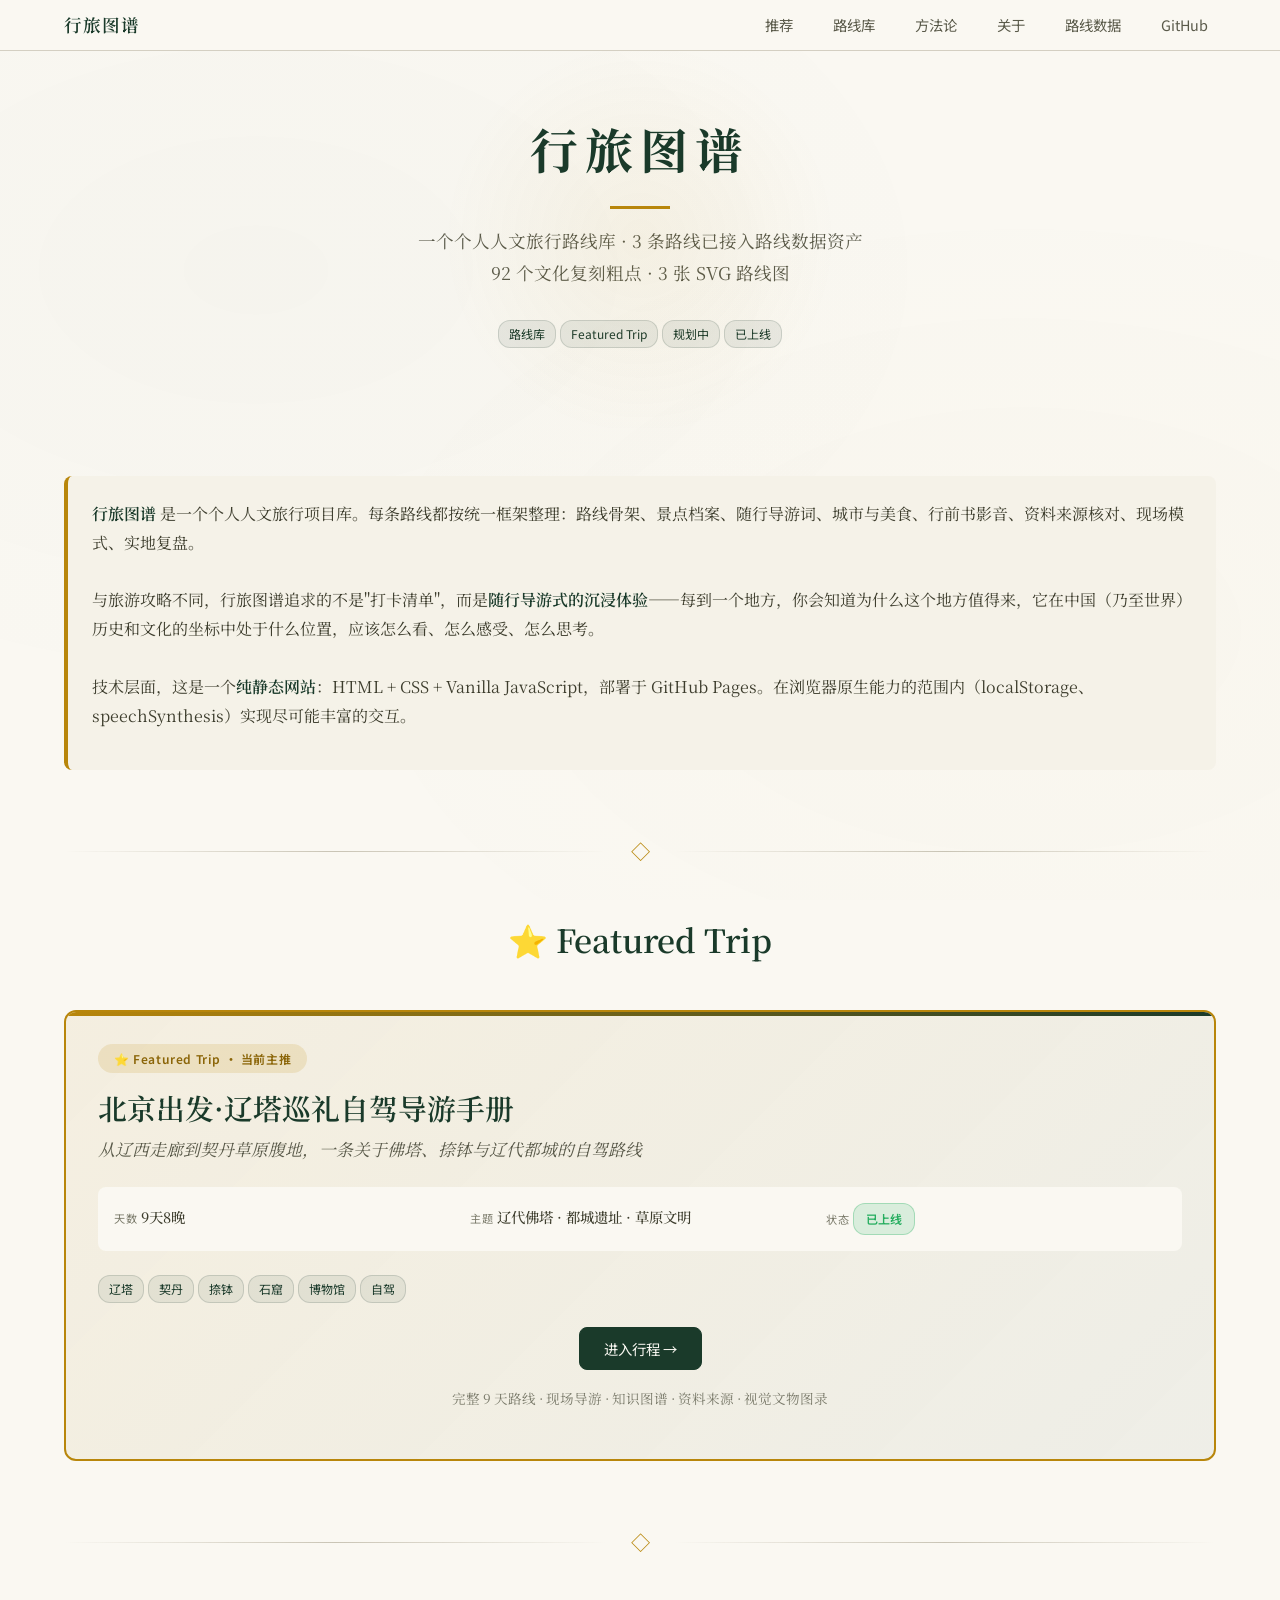
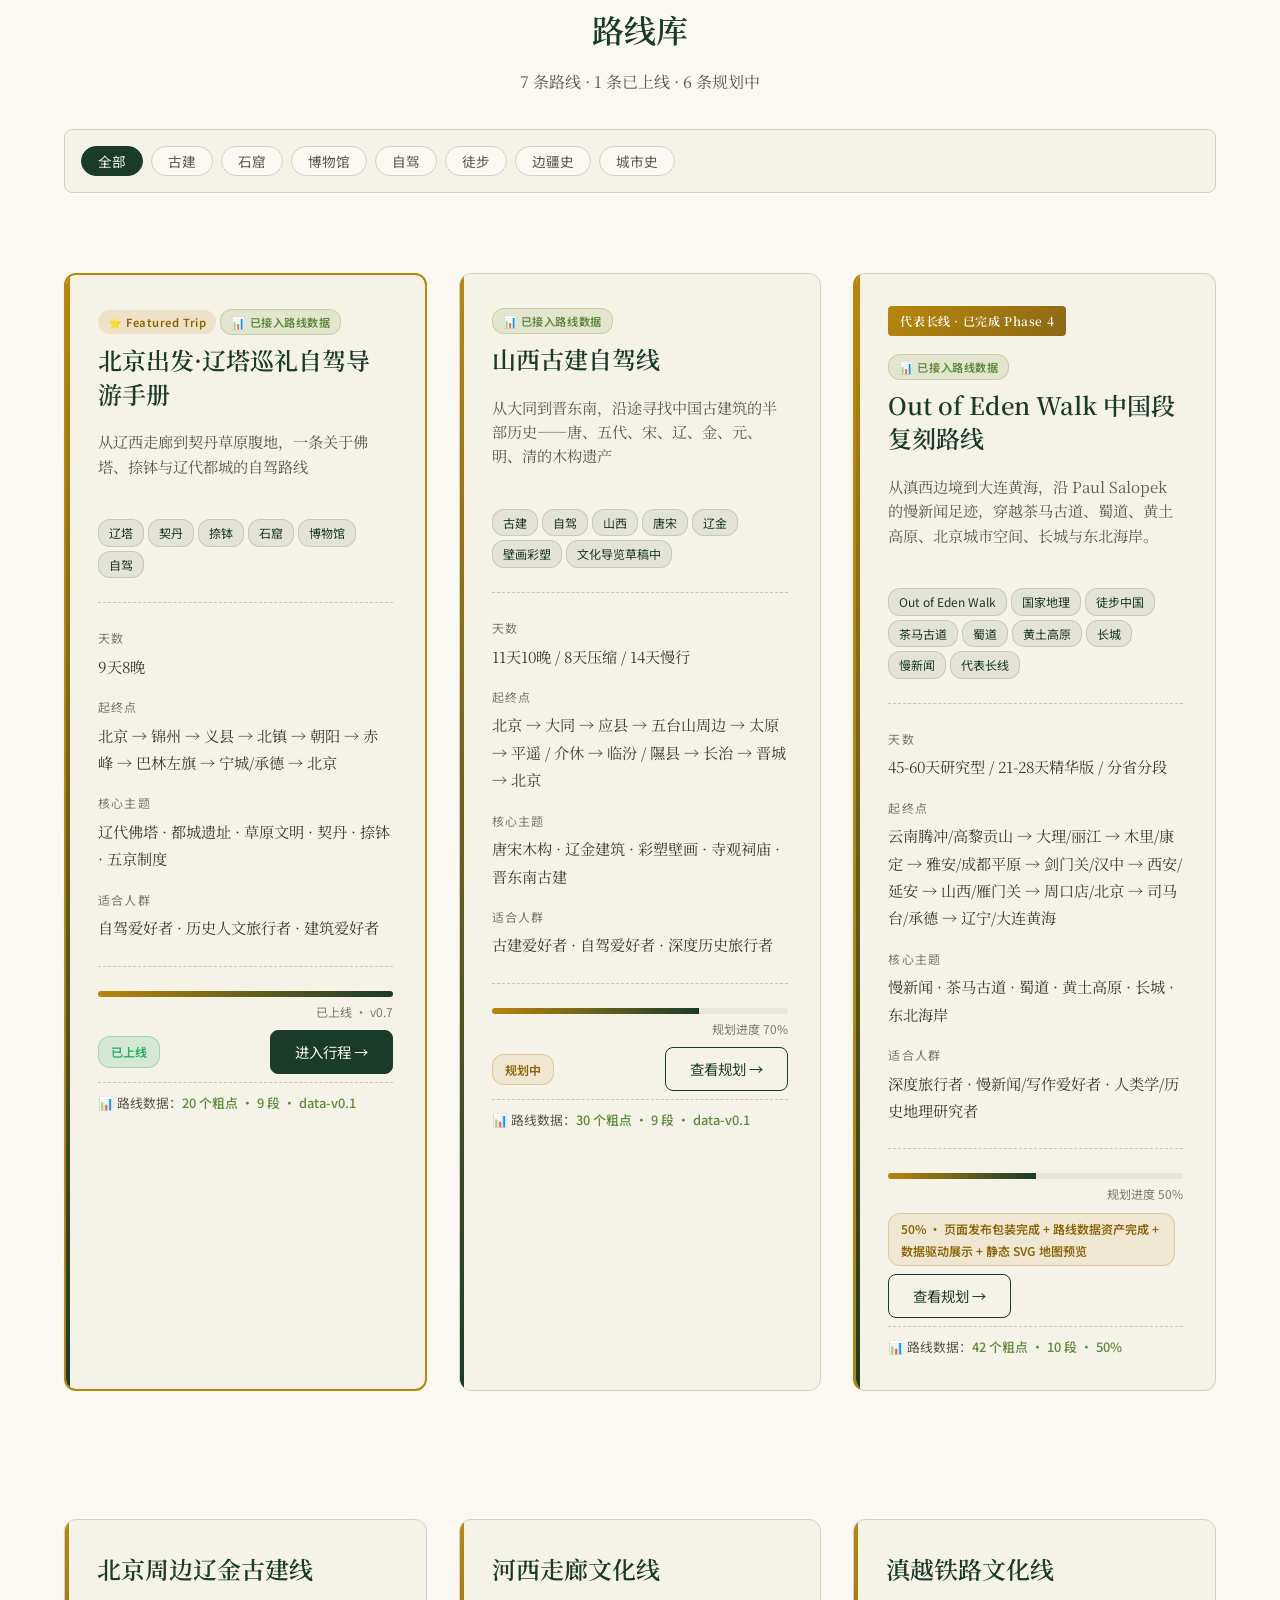
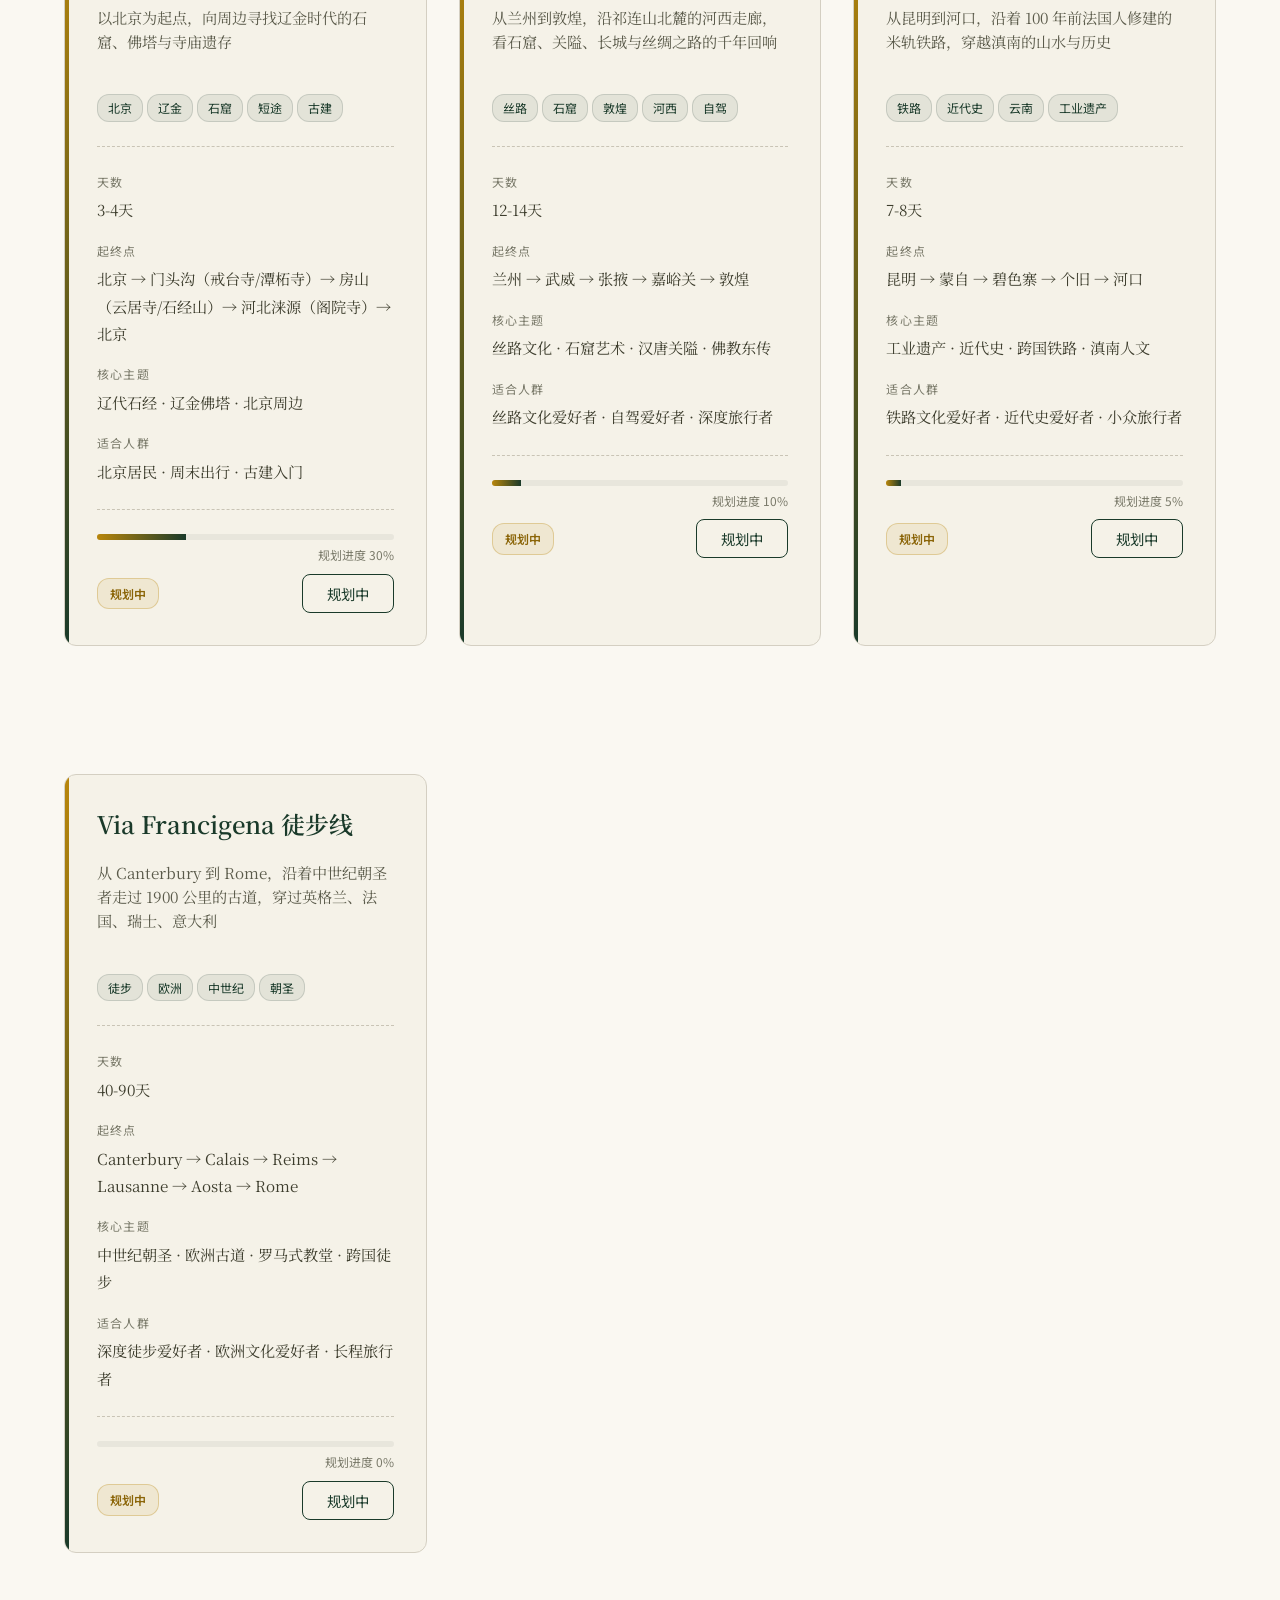
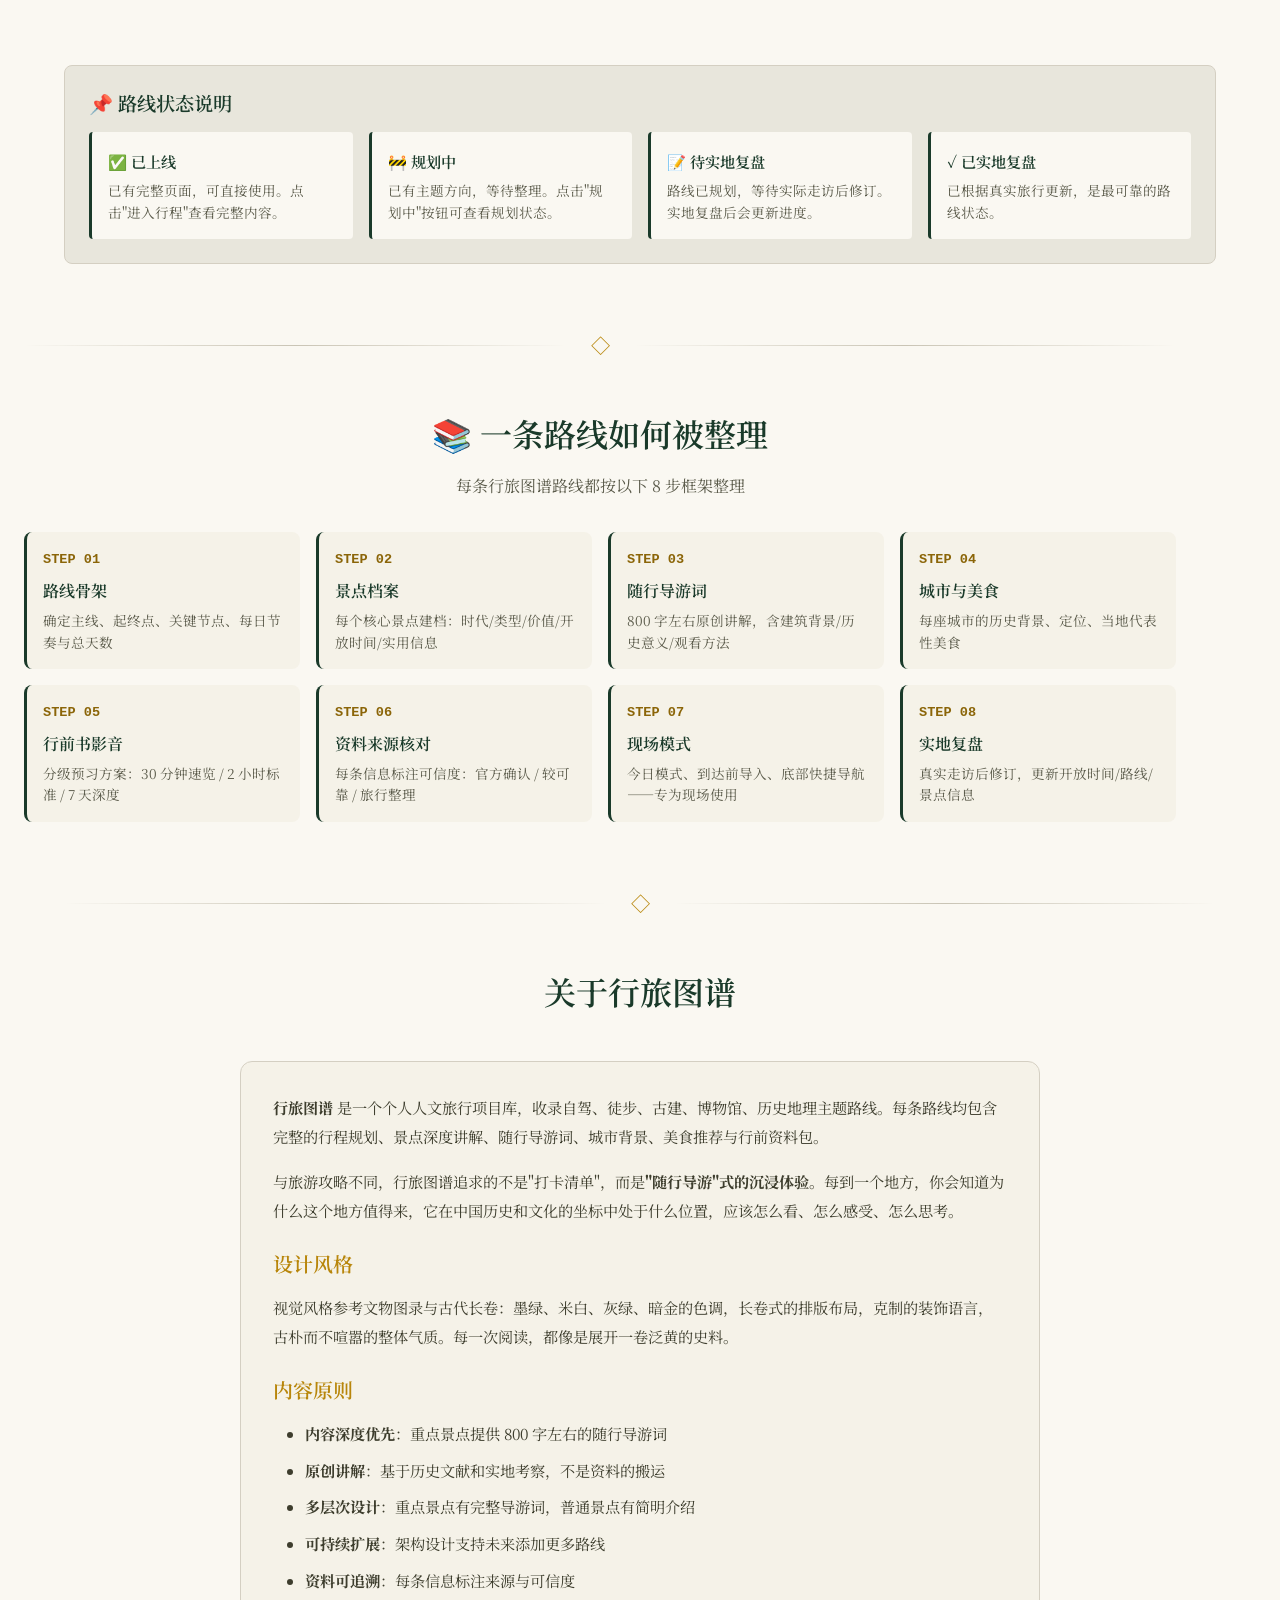
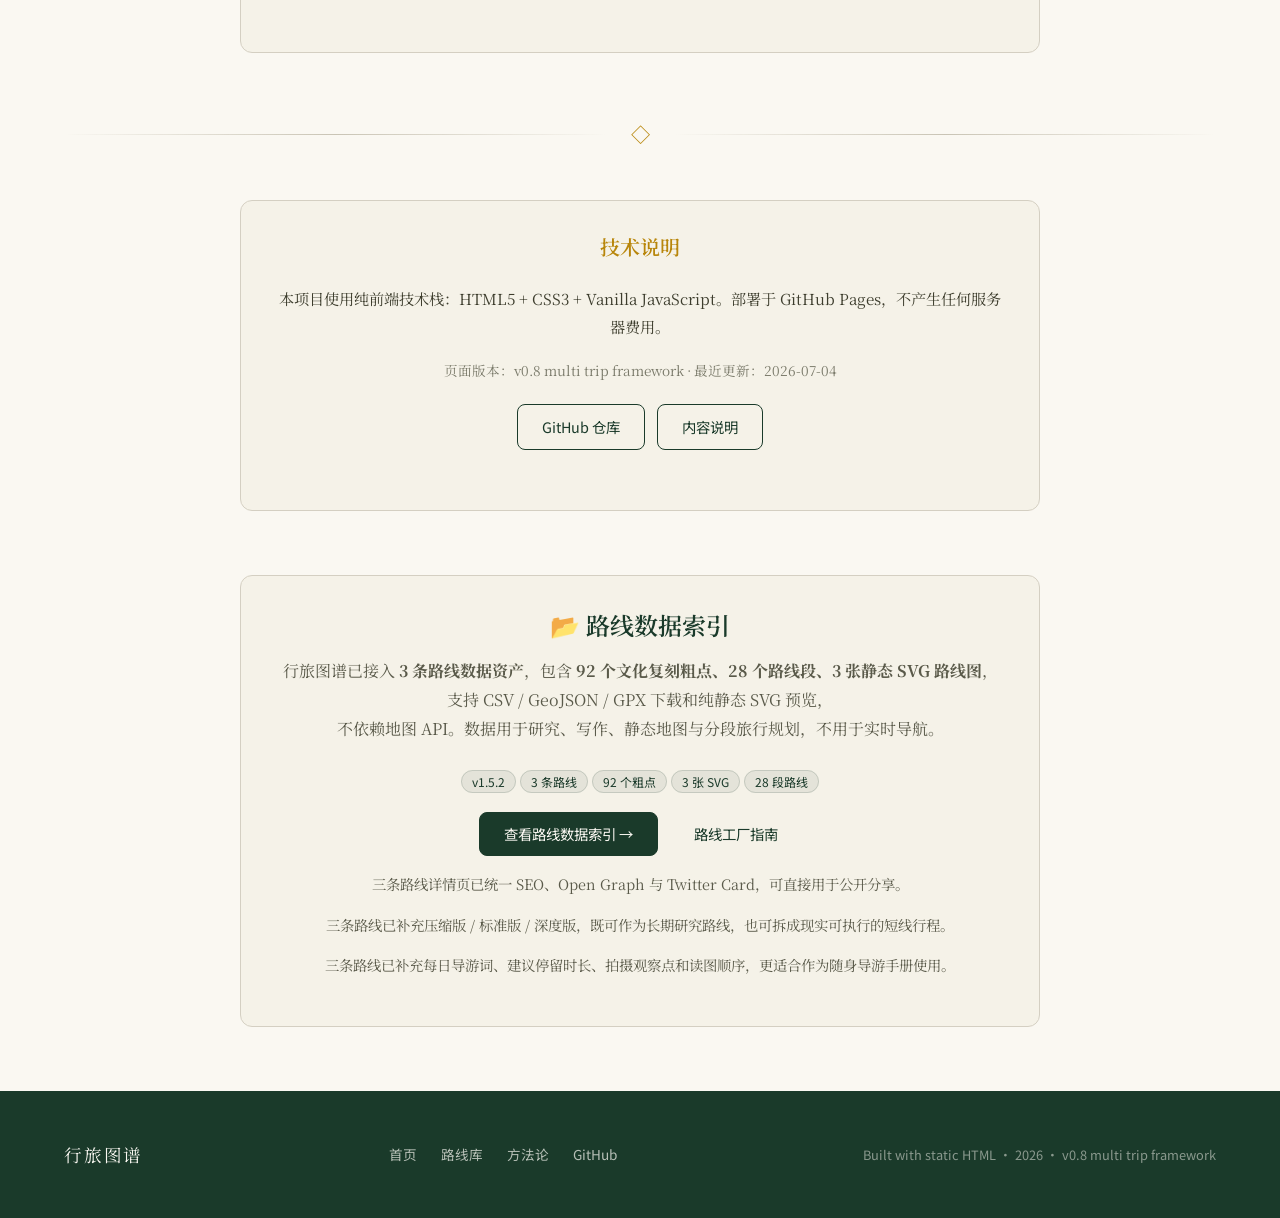
==== commit 9a06944e: "Add field guide details to route itineraries" ====
--- a/index.html
+++ b/index.html
@@ -273,6 +273,9 @@
     <p style="color: var(--color-text-secondary); font-size: 0.9rem; margin-top: var(--space-sm); line-height: 1.7;">
       三条路线已补充压缩版 / 标准版 / 深度版，既可作为长期研究路线，也可拆成现实可执行的短线行程。
     </p>
+    <p style="color: var(--color-text-secondary); font-size: 0.9rem; margin-top: var(--space-sm); line-height: 1.7;">
+      三条路线已补充每日导游词、建议停留时长、拍摄观察点和读图顺序，更适合作为随身导游手册使用。
+    </p>
   </div>
 </section>
 
--- a/assets/css/styles.css
+++ b/assets/css/styles.css
@@ -8339,3 +8339,216 @@
     font-size: 0.82rem;
   }
 }
+
+/* ----- v1.5.4 线路随身导游手册样式 (Phase Sprint 2) ----- */
+.field-guide-section {
+  margin: var(--space-3xl) auto;
+  max-width: 1100px;
+}
+
+.field-guide-grid {
+  display: grid;
+  grid-template-columns: repeat(auto-fit, minmax(280px, 1fr));
+  gap: var(--space-md, 16px);
+  margin-top: var(--space-lg, 20px);
+}
+
+.field-guide-card {
+  background: rgba(255, 255, 255, 0.4);
+  border: 1px solid rgba(46, 79, 79, 0.15);
+  border-left: 4px solid #6b8e23;
+  border-radius: 8px;
+  padding: var(--space-md, 16px) var(--space-lg, 20px);
+}
+
+.field-guide-card--observation {
+  border-left-color: #c8a96a;
+}
+
+.field-guide-card--photo {
+  border-left-color: #2e4f4f;
+}
+
+.field-guide-card h4 {
+  margin: 0 0 var(--space-xs, 8px);
+  color: #2e4f4f;
+  font-size: 1.05rem;
+  font-weight: 700;
+}
+
+.field-guide-card p {
+  margin: 0;
+  font-size: 0.92rem;
+  line-height: 1.7;
+  color: #5a5550;
+}
+
+.field-guide-table-wrap {
+  overflow-x: auto;
+  margin-top: var(--space-md, 16px);
+  border: 1px solid rgba(46, 79, 79, 0.15);
+  border-radius: 8px;
+}
+
+.field-guide-table {
+  width: 100%;
+  border-collapse: collapse;
+  font-size: 0.88rem;
+  min-width: 720px;
+}
+
+.field-guide-table th,
+.field-guide-table td {
+  padding: 10px 12px;
+  text-align: left;
+  vertical-align: top;
+  border-bottom: 1px solid rgba(46, 79, 79, 0.08);
+  line-height: 1.55;
+}
+
+.field-guide-table th {
+  background: rgba(46, 79, 79, 0.08);
+  color: #2e4f4f;
+  font-weight: 600;
+  font-size: 0.82rem;
+  letter-spacing: 0.5px;
+}
+
+.field-guide-table tr:last-child td {
+  border-bottom: none;
+}
+
+.field-guide-table tbody tr:nth-child(even) {
+  background: rgba(200, 169, 106, 0.04);
+}
+
+.duration-badge {
+  display: inline-block;
+  padding: 2px 10px;
+  border-radius: 10px;
+  font-size: 0.78rem;
+  font-weight: 600;
+  letter-spacing: 0.3px;
+  background: rgba(107, 142, 35, 0.18);
+  color: #4a6320;
+}
+
+.duration-badge--short {
+  background: rgba(107, 142, 35, 0.18);
+  color: #4a6320;
+}
+
+.duration-badge--medium {
+  background: rgba(200, 169, 106, 0.22);
+  color: #7a5e1c;
+}
+
+.duration-badge--long {
+  background: rgba(46, 79, 79, 0.20);
+  color: #1e3838;
+}
+
+.observation-list {
+  margin: var(--space-sm, 10px) 0;
+  padding-left: 1.2rem;
+  font-size: 0.9rem;
+  line-height: 1.7;
+  color: #5a5550;
+}
+
+.observation-list li {
+  margin-bottom: 4px;
+}
+
+.photo-tip-grid {
+  display: grid;
+  grid-template-columns: repeat(auto-fit, minmax(180px, 1fr));
+  gap: var(--space-sm, 10px);
+  margin-top: var(--space-md, 16px);
+}
+
+.photo-tip-card {
+  background: rgba(46, 79, 79, 0.06);
+  border-radius: 6px;
+  padding: var(--space-sm, 12px);
+  font-size: 0.88rem;
+  line-height: 1.6;
+}
+
+.photo-tip-card strong {
+  color: #2e4f4f;
+  display: block;
+  margin-bottom: 2px;
+  font-size: 0.85rem;
+  font-weight: 600;
+}
+
+.reading-sequence {
+  counter-reset: step;
+  margin: var(--space-md, 16px) 0;
+  padding: 0;
+  list-style: none;
+}
+
+.reading-sequence-step {
+  counter-increment: step;
+  position: relative;
+  padding: 8px 0 8px 2.6rem;
+  font-size: 0.92rem;
+  line-height: 1.7;
+  color: #2e4f4f;
+  border-bottom: 1px dashed rgba(46, 79, 79, 0.18);
+}
+
+.reading-sequence-step:last-child {
+  border-bottom: none;
+}
+
+.reading-sequence-step::before {
+  content: counter(step);
+  position: absolute;
+  left: 0;
+  top: 8px;
+  width: 1.8rem;
+  height: 1.8rem;
+  border-radius: 50%;
+  background: #2e4f4f;
+  color: #f5e9c8;
+  display: flex;
+  align-items: center;
+  justify-content: center;
+  font-size: 0.85rem;
+  font-weight: 600;
+}
+
+.do-not-add-note {
+  background: rgba(180, 60, 40, 0.08);
+  border-left: 4px solid #b43c28;
+  border-radius: 6px;
+  padding: var(--space-sm, 12px) var(--space-md, 16px);
+  margin: var(--space-sm, 10px) 0;
+  font-size: 0.88rem;
+  line-height: 1.6;
+  color: #5a2820;
+}
+
+.do-not-add-note strong {
+  color: #8a2818;
+  display: block;
+  margin-bottom: 4px;
+  font-size: 0.85rem;
+  font-weight: 600;
+  letter-spacing: 0.3px;
+}
+
+@media (max-width: 640px) {
+  .field-guide-grid {
+    grid-template-columns: 1fr;
+  }
+  .field-guide-table {
+    font-size: 0.82rem;
+  }
+  .photo-tip-grid {
+    grid-template-columns: 1fr;
+  }
+}
